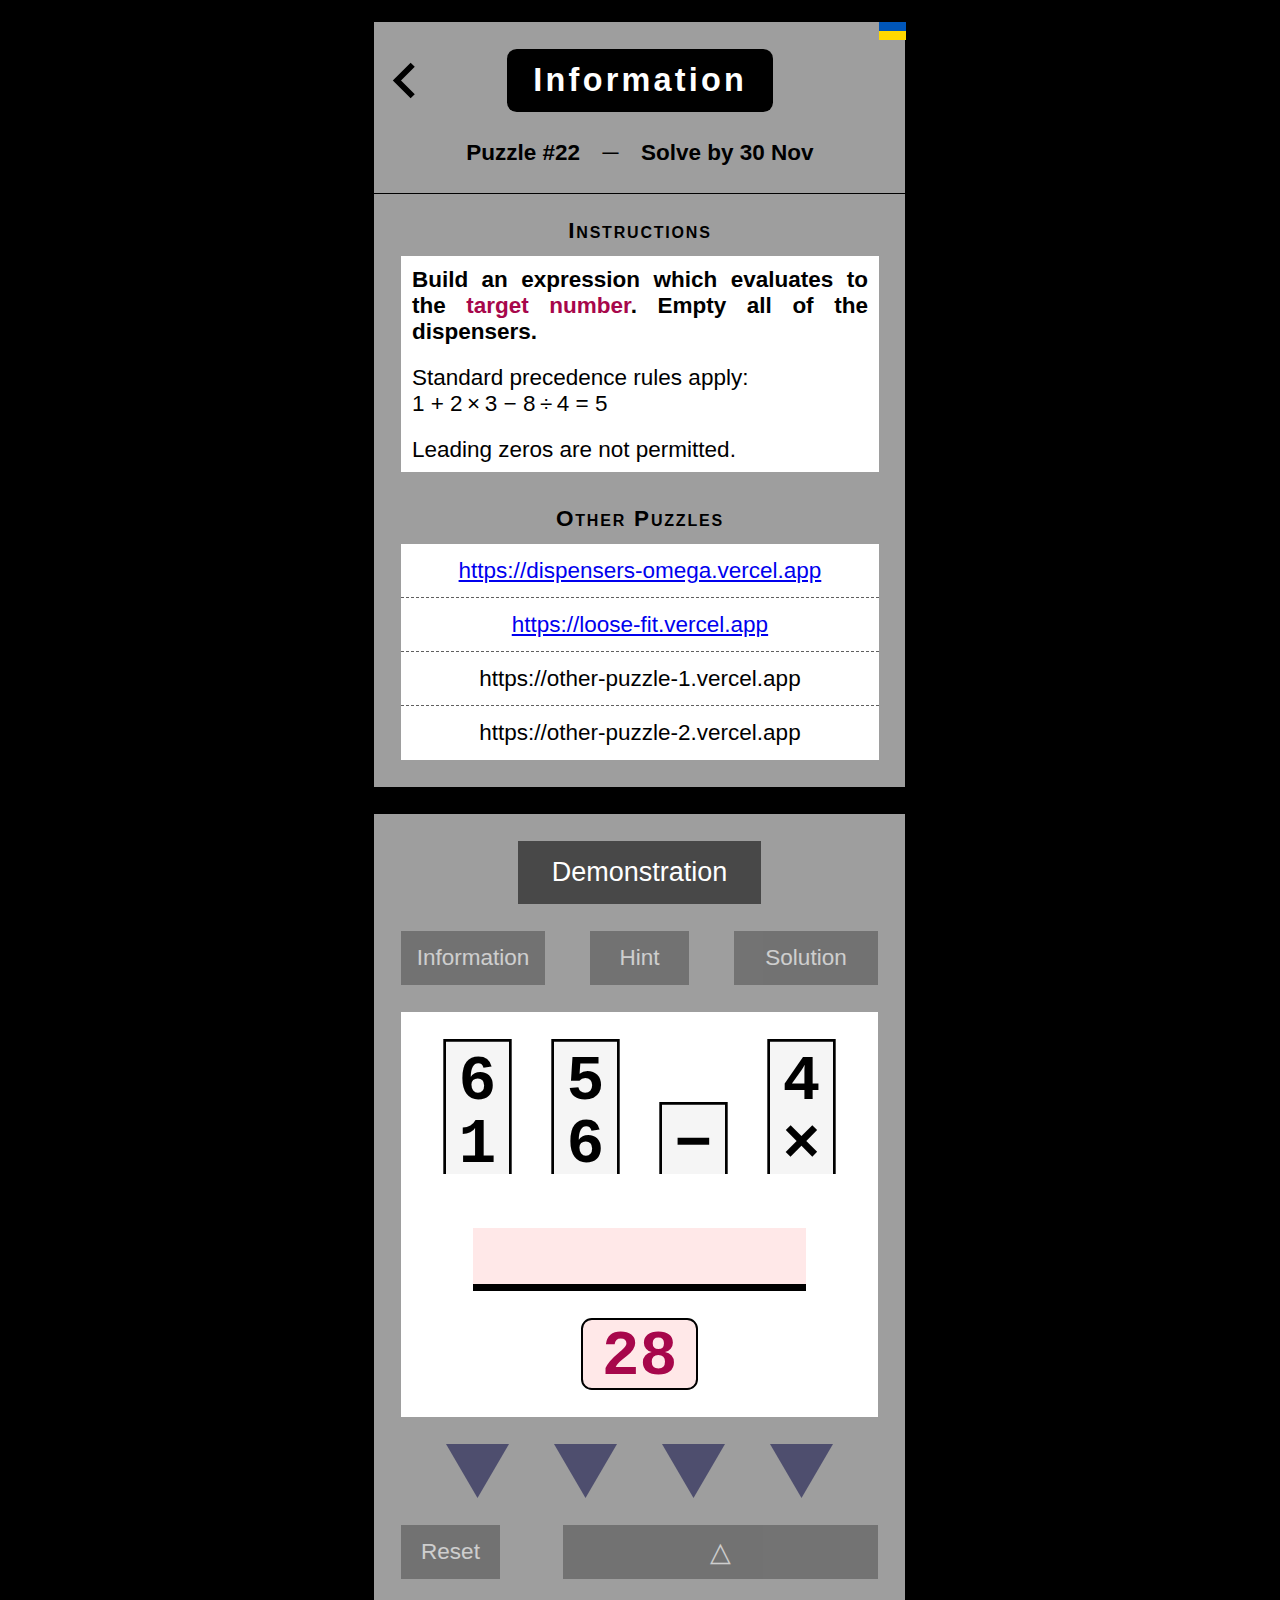
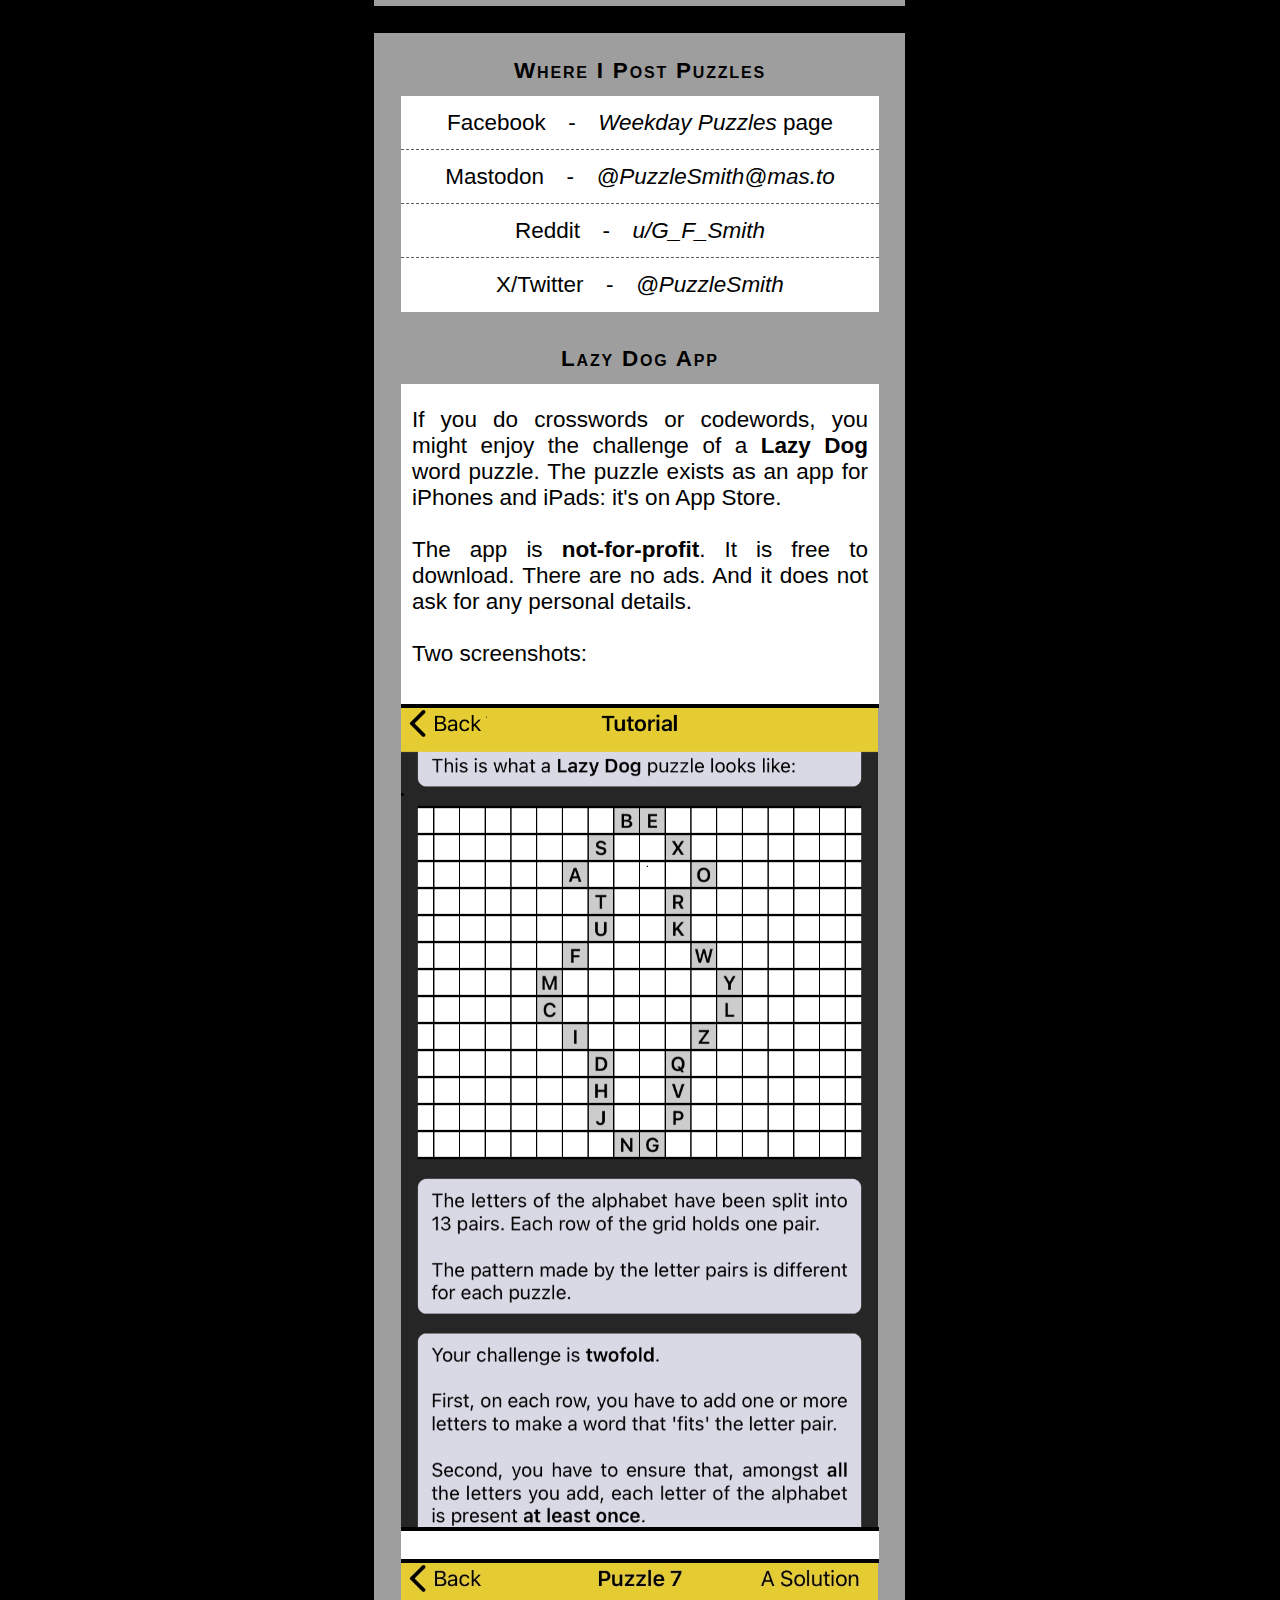
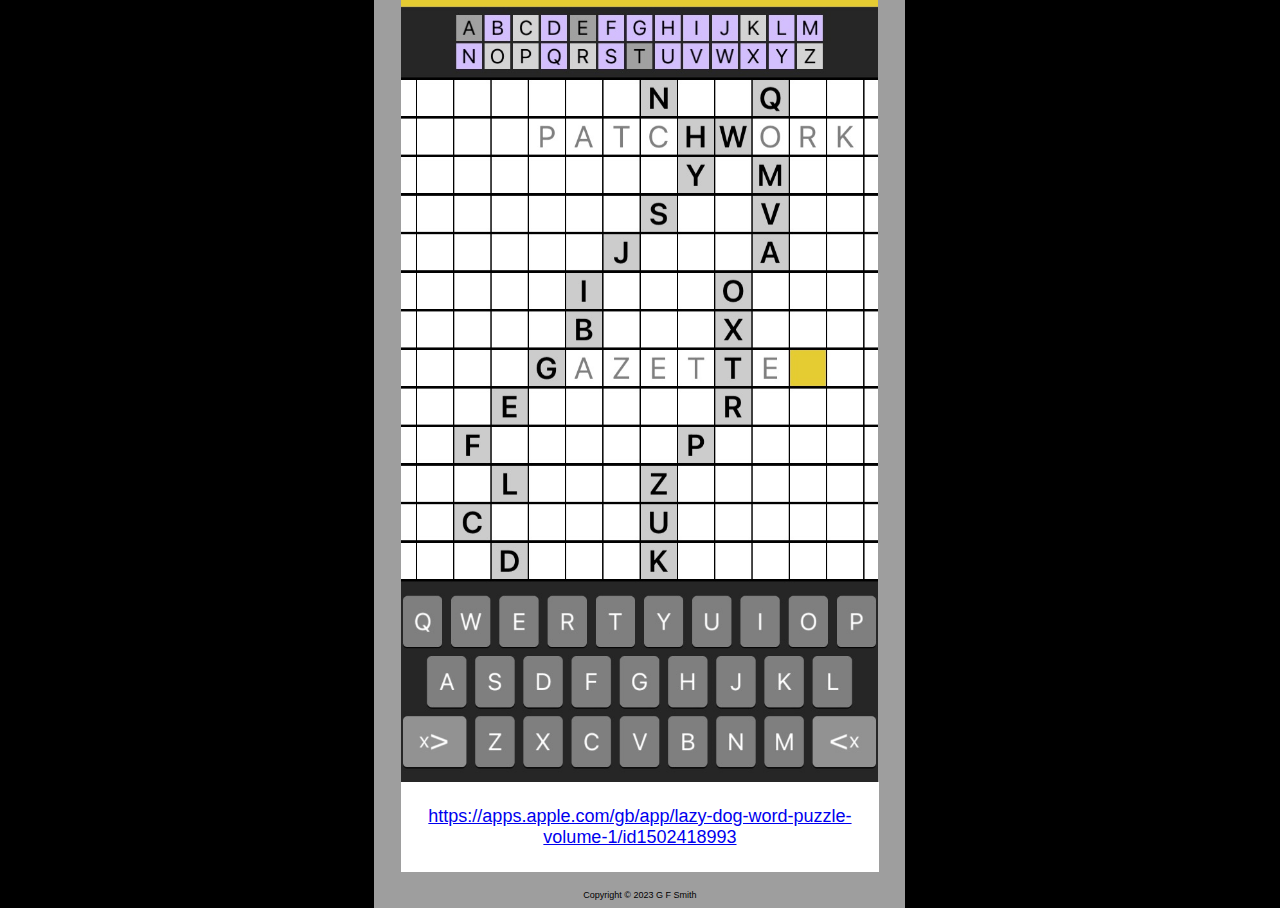
==== index.html @ c49fceef "Add files via upload" ====
<!DOCTYPE HTML>
<html lang="en">
	<head>
		<meta charset="UTF-8">
		<meta name="viewport" content="width=device-width, initial-scale=1.0">
		<title>Dispensers Pi</title>
		<link id="styling" type="text/css" rel="stylesheet" href="css26.css" media="screen">
		<script defer src="puzzleSpec.js"></script>
		<script defer src="js26.js"></script>
		<script defer src="/_vercel/insights/script.js"></script>
	</head>
	<body>
		<div id="infoWall" class="Wall">
			<img id="iwCtrlBack" src="backArrow.svg" alt="Back"/>

			<img id="iwUkraineFlag" src="UkraineFlag.svg" alt="Flag"/>

			<button id="iwName" class="WallName InfoWallName"><strong>Information</strong></button>
			
<!--			<button id="iwPuzzleData"><strong>Puzzle #99&emsp;-&emsp;Solve by dd Mmm</strong></button> -->
			<button id="iwPuzzleData"><strong>Puzzle #99&emsp;&boxh;&emsp;Solve by dd Mmm</strong></button>

			<div id="iwSeparator-1"></div>

			<p id="iwTTInstructions" class="InfoTopicTitle"><strong>Instructions</strong></p>
			<button id="iwTCInstructions-1" class="InfoTopicContent">
				<strong>Build an expression which evaluates to the <span id="targetNumber">target number</span>. Empty all of the dispensers.</strong>
			</button>			
			<button id="iwTCInstructions-2" class="InfoTopicContent">
				Standard precedence rules apply:<br>1 &plus; 2&thinsp;&times;&thinsp;3 &minus; 8&thinsp;&divide;&thinsp;4 &equals; 5
			</button>			
			<button id="iwTCInstructions-3" class="InfoTopicContent">
				Leading zeros are not permitted.
			</button>			
			<div id="iwSurroundInstructions-top" class="Surround"></div>
			<div id="iwSurroundInstructions-bottom" class="Surround"></div>
			<div id="iwSurroundInstructions-left" class="Surround"></div>
			<div id="iwSurroundInstructions-right" class="Surround"></div>

			<p id="iwTTOtherPuzzles" class="InfoTopicTitle"><strong>Other Puzzles</strong></p>
			<button id="iwTCDispensersLambda" class="InfoTopicContent InfoOtherPuzzles1"><a name="DispensersLamba">https://other-puzzle-1.vercel.app</a></button>
			<button id="iwTCDispensersOmega" class="InfoTopicContent InfoOtherPuzzles1">
				<a href="https://dispensers-omega.vercel.app">https://dispensers-omega.vercel.app</a>
			</button>
			<button id="iwTCLadderet" class="InfoTopicContent InfoOtherPuzzles2"><a name="Ladderet">https://other-puzzle-2.vercel.app</a></button>
			<button id="iwTCLooseFit" class="InfoTopicContent InfoOtherPuzzles1">
				<a href="https://loose-fit.vercel.app">https://loose-fit.vercel.app</a>
			</button>
			
			<p id="iwTTWhereIPost" class="InfoTopicTitle"><strong>Where I Post Puzzles</strong></p>
			<button id="iwTCFacebook" class="InfoTopicContent InfoWhereIPost">Facebook&emsp;-&emsp;<span class="Italic">Weekday Puzzles</span> page</button>
			<button id="iwTCMastodon" class="InfoTopicContent InfoWhereIPost">Mastodon&emsp;-&emsp;<span class="Italic">@PuzzleSmith@mas.to</span></button>
			<button id="iwTCReddit" class="InfoTopicContent InfoWhereIPost">Reddit&emsp;-&emsp;<span class="Italic">u/G_F_Smith</span></button>
			<button id="iwTCTwitter" class="InfoTopicContent InfoWhereIPost">X/Twitter&emsp;-&emsp;<span class="Italic">@PuzzleSmith</span></button>

			<p id="iwTTLazyDog" class="InfoTopicTitle"><strong>Lazy Dog App</strong></p>
			<button id="iwTCLazyDog-1" class="InfoTopicContent">
				If you do crosswords or codewords, you might enjoy the challenge of a <strong>Lazy Dog</strong> word puzzle.
				The puzzle exists as an app for iPhones and iPads: it's on App Store.
				<br>
				<br>
				The app is <strong>not-for-profit</strong>. It is free to download. There are no ads. And it does not ask for any personal details.
				<br>
				<br>
				Two screenshots:
				</button>
			<img id="iwTCLazyDog-2" src="lazyDog1.png" alt="Screenshot"/>
			<img id="iwTCLazyDog-3" src="lazyDog2.png" alt="Screenshot"/>
			<button id="iwTCLazyDog-4" class="InfoTopicContent">
				<a href="https://apps.apple.com/gb/app/lazy-dog-word-puzzle-volume-1/id1502418993">https://apps.apple.com/gb/app/lazy-dog-word-puzzle-volume-1/id1502418993</a>
			</button>
			
			<div id="iwCopyright">Copyright &copy; 2023 G F Smith</div>
			
			<div id="iwSeparator-2" class="DemoSeparator"></div>
			<div id="iwSeparator-3" class="DemoSeparator"></div>
			<div id="iwSeparator-4" class="ScreenshotSeparator"></div>
			<div id="iwSeparator-5" class="ScreenshotSeparator"></div>

			<div id="iwDoor" class="Door">
			
				<button id="iwdCtrlDemonstration" class="CtrlCommon">Demonstration</button>
				<div id="iwdSurroundDemonstration-top" class="Surround"></div>
				<div id="iwdSurroundDemonstration-bottom" class="Surround"></div>
				<div id="iwdSurroundDemonstration-left" class="Surround"></div>
				<div id="iwdSurroundDemonstration-right" class="Surround"></div>

				<button id="iwdCrossTick" class="CrossTick"><strong>&check;</strong></button>

				<button id="iwdCtrlInformation" class="CtrlCommon CtrlSecondary">Information</button>
				
				<button id="iwdCtrlHint" class="CtrlCommon CtrlSecondary">Hint</button>
				<img id="iwdSpotHint" class="SpotOddEven" src="spotOddEven.svg" alt="Spot"/>

				<button id="iwdCtrlSolution" class="CtrlCommon CtrlSecondary">Solution</button>
				<img id="iwdSpotSolution" class="SpotEvenEven" src="spotEvenEven.svg" alt="Spot"/>

				<img id="iwdCtrlDispense-1" class="CtrlDispense" src="buttonDispense.svg" alt="Dispense"/>
				<img id="iwdCtrlDispense-2" class="CtrlDispense" src="buttonDispense.svg" alt="Dispense"/>
				<img id="iwdCtrlDispense-3" class="CtrlDispense" src="buttonDispense.svg" alt="Dispense"/>
				<img id="iwdCtrlDispense-4" class="CtrlDispense" src="buttonDispense.svg" alt="Dispense"/>

				<img id="iwdSpotDispense-1" class="SpotOddEven" src="spotOddEven.svg" alt="Spot"/>
				<img id="iwdSpotDispense-2" class="SpotOddEven" src="spotOddEven.svg" alt="Spot"/>
				<img id="iwdSpotDispense-3" class="SpotOddEven" src="spotOddEven.svg" alt="Spot"/>
				<img id="iwdSpotDispense-4" class="SpotOddEven" src="spotOddEven.svg" alt="Spot"/>

				<button id="iwdCtrlUndispense" class="CtrlCommon CtrlUndispense">&bigtriangleup;</button>
				<img id="iwdSpotUndispense" class="SpotOddEven" src="spotOddEven.svg" alt="Spot"/>
		
				<button id="iwdCtrlReset" class="CtrlCommon CtrlSecondary">Reset</button>
				<img id="iwdSpotReset" class="SpotOddEven" src="spotOddEven.svg" alt="Spot"/>

				<div id="iwdPanel">
					<div id="iwdpdContainer-1" class="Container"></div>
					<div id="iwdpdContainer-2" class="Container"></div>
					<div id="iwdpdContainer-3" class="Container"></div>
					<div id="iwdpdContainer-4" class="Container"></div>
					
					<img id="iwdpdBorder-1" class="Border2" src="dispenserBorder2.svg" alt="Border"/>
					<img id="iwdpdBorder-2" class="Border2" src="dispenserBorder2.svg" alt="Border"/>
					<img id="iwdpdBorder-3" class="Border1" src="dispenserBorder1.svg" alt="Border"/>
					<img id="iwdpdBorder-4" class="Border2" src="dispenserBorder2.svg" alt="Border"/>

					<button id="iwdpdItem-11" class="Item"><code><strong>1</strong></code></button>
					<button id="iwdpdItem-12" class="Item"><code><strong>6</strong></code></button>
					<button id="iwdpdItem-21" class="Item"><code><strong>6</strong></code></button>
					<button id="iwdpdItem-22" class="Item"><code><strong>5</strong></code></button>
					<button id="iwdpdItem-31" class="Item"><code><strong>&minus;</strong></code></button>
					<button id="iwdpdItem-41" class="Item"><code><strong>&times;</strong></code></button>
					<button id="iwdpdItem-42" class="Item"><code><strong>4</strong></code></button>
					
<!--					<div id="iwdpExpression"><code><strong>1&plus;&minus;&divide;&times;2&half;</strong></code></div>
					<div id="iwdpExpressionUnderline"></div> -->
					<div id="iwdpExpressionBackground-7" class="ExpressionBackground"></div>
					<button id="iwdpExpressionForeground-7" class="ExpressionForeground">99</button>
					<button id="iwdpExpressionOverstrike-7" class="ExpressionForeground">99</button>
						
<!--					<button id="iwdpTarget" class="Target"><strong>28</strong></button> -->
					<button id="iwdpTargetBackground-2" class="TargetBackground">99</button>
					<button id="iwdpTargetForeground-2" class="TargetForeground">99</button>
				</div>
			</div>	
		</div>
		
		<div	id="mainWall"
				class="Wall"
				style="grid-template-rows:
					[rmw-s]
					3fr
					[rmwName-s rmwCrossTick-s]
					7fr
					[rmwName-e rmwCrossTick-e rmwDoor-s]
					999fr
					[rmwDoor-e rmw-e];
				"
		>

			<button id="mwName" class="WallName MainWallName"><strong>Dispensers<sup>&pi;</sup></strong></button>

			<button id="mwCrossTick" class="CrossTick"><strong>&check;</strong></button>
			
			<div	id="mwDoor"
					class="Door"
					style="grid-template-rows:
						[rmwd-s]
						1fr
						[rmwdSurroundInformation-top-s]
						1fr
						[rmwdSurroundInformation-top-e rmwdSurroundInformation-lr-s]
						1fr
						[rmwdCtrlTop-s]
						6fr
						[rmwdCtrlTop-e]
						1fr
						[rmwdSurroundInformation-lr-e rmwdSurroundInformation-bottom-s]
						1fr
						[rmwdSurroundInformation-bottom-e]
						1fr
						[rmwdPanel-s]
						999fr
						[rmwdPanel-e]
						3fr
						[rmwdCtrlDispense-s]
						6fr
						[rmwdCtrlDispense-e]
						3fr
						[rmwdCtrlBottom-s]
						6fr
						[rmwdCtrlBottom-e]
						3fr
						[rmwd-e];
					"
			>
			
				<button id="mwdCtrlInformation" class="CtrlCommon CtrlSecondary">Information</button>
				<div id="mwdSurroundInformation-top" class="Surround"></div>
				<div id="mwdSurroundInformation-bottom" class="Surround"></div>
				<div id="mwdSurroundInformation-left" class="Surround"></div>
				<div id="mwdSurroundInformation-right" class="Surround"></div>

				<button id="mwdCtrlHint" class="CtrlCommon CtrlSecondary">Hint</button>
				<button id="mwdCtrlSolution" class="CtrlCommon CtrlSecondary">Solution</button>

				<img id="mwdCtrlDispense-31" class="CtrlDispense" src="buttonDispense.svg" alt="Dispense"/>
				<img id="mwdCtrlDispense-32" class="CtrlDispense" src="buttonDispense.svg" alt="Dispense"/>
				<img id="mwdCtrlDispense-33" class="CtrlDispense" src="buttonDispense.svg" alt="Dispense"/>

				<img id="mwdCtrlDispense-31Flasher" class="CtrlDispense" src="buttonDispenseFlasher.svg" alt="Flasher"/>
				<img id="mwdCtrlDispense-32Flasher" class="CtrlDispense" src="buttonDispenseFlasher.svg" alt="Flasher"/>
				<img id="mwdCtrlDispense-33Flasher" class="CtrlDispense" src="buttonDispenseFlasher.svg" alt="Flasher"/>

				<img id="mwdCtrlDispense-41" class="CtrlDispense" src="buttonDispense.svg" alt="Dispense"/>
				<img id="mwdCtrlDispense-42" class="CtrlDispense" src="buttonDispense.svg" alt="Dispense"/>
				<img id="mwdCtrlDispense-43" class="CtrlDispense" src="buttonDispense.svg" alt="Dispense"/>
				<img id="mwdCtrlDispense-44" class="CtrlDispense" src="buttonDispense.svg" alt="Dispense"/>

				<img id="mwdCtrlDispense-41Flasher" class="CtrlDispense" src="buttonDispenseFlasher.svg" alt="Flasher"/>
				<img id="mwdCtrlDispense-42Flasher" class="CtrlDispense" src="buttonDispenseFlasher.svg" alt="Flasher"/>
				<img id="mwdCtrlDispense-43Flasher" class="CtrlDispense" src="buttonDispenseFlasher.svg" alt="Flasher"/>
				<img id="mwdCtrlDispense-44Flasher" class="CtrlDispense" src="buttonDispenseFlasher.svg" alt="Flasher"/>

				<img id="mwdCtrlDispense-51" class="CtrlDispense" src="buttonDispense.svg" alt="Dispense"/>
				<img id="mwdCtrlDispense-52" class="CtrlDispense" src="buttonDispense.svg" alt="Dispense"/>
				<img id="mwdCtrlDispense-53" class="CtrlDispense" src="buttonDispense.svg" alt="Dispense"/>
				<img id="mwdCtrlDispense-54" class="CtrlDispense" src="buttonDispense.svg" alt="Dispense"/>
				<img id="mwdCtrlDispense-55" class="CtrlDispense" src="buttonDispense.svg" alt="Dispense"/>

				<img id="mwdCtrlDispense-51Flasher" class="CtrlDispense" src="buttonDispenseFlasher.svg" alt="Flasher"/>
				<img id="mwdCtrlDispense-52Flasher" class="CtrlDispense" src="buttonDispenseFlasher.svg" alt="Flasher"/>
				<img id="mwdCtrlDispense-53Flasher" class="CtrlDispense" src="buttonDispenseFlasher.svg" alt="Flasher"/>
				<img id="mwdCtrlDispense-54Flasher" class="CtrlDispense" src="buttonDispenseFlasher.svg" alt="Flasher"/>
				<img id="mwdCtrlDispense-55Flasher" class="CtrlDispense" src="buttonDispenseFlasher.svg" alt="Flasher"/>

				<button id="mwdCtrlReset" class="CtrlCommon CtrlSecondary">Reset</button>
				<button id="mwdCtrlUndispense" class="CtrlCommon CtrlUndispense">&bigtriangleup;</button>

				<div 	id="mwdPanel"
						style="grid-template-rows:
							[rmwdp-s]
							3fr
							[rmwdpDispensers-hn-s]
							999fr
							[rmwdpDispensers-hn-e]
							4fr
							[rmwdpExpressionForeground-s]
							1fr
							[rmwdpExpressionBackground-s]
							7fr
							[rmwdpExpressionBackground-e]
							1fr
							[rmwdpExpressionForeground-e]
							1fr
							[rmwdpTargetForeground-s]
							1fr
							[rmwdpTargetBackground-s]
							8fr
							[rmwdpTargetBackground-e]
							1fr
							[rmwdpTargetForeground-e]
							2fr
							[rmwdp-e];
						"
				>

					<div id="mwdpDispensers-24">
						<div id="mwdpdContainer-24-11" class="Container"></div>
						<div id="mwdpdContainer-24-12" class="Container"></div>
						<div id="mwdpdContainer-24-21" class="Container"></div>
						<div id="mwdpdContainer-24-22" class="Container"></div>
						<div id="mwdpdContainer-24-31" class="Container"></div>
						<div id="mwdpdContainer-24-32" class="Container"></div>
						<div id="mwdpdContainer-24-41" class="Container"></div>
						<div id="mwdpdContainer-24-42" class="Container"></div>

						<img id="mwdpdBorder-24-11" class="Border1" src="dispenserBorder1.svg" alt="Border"/>
						<img id="mwdpdBorder-24-12" class="Border2" src="dispenserBorder2.svg" alt="Border"/>
						<img id="mwdpdBorder-24-21" class="Border1" src="dispenserBorder1.svg" alt="Border"/>
						<img id="mwdpdBorder-24-22" class="Border2" src="dispenserBorder2.svg" alt="Border"/>
						<img id="mwdpdBorder-24-31" class="Border1" src="dispenserBorder1.svg" alt="Border"/>
						<img id="mwdpdBorder-24-32" class="Border2" src="dispenserBorder2.svg" alt="Border"/>
						<img id="mwdpdBorder-24-41" class="Border1" src="dispenserBorder1.svg" alt="Border"/>
						<img id="mwdpdBorder-24-42" class="Border2" src="dispenserBorder2.svg" alt="Border"/>

						<button id="mwdpdItem-24-11" class="Item">9</button>
						<button id="mwdpdItem-24-12" class="Item">9</button>
						<button id="mwdpdItem-24-21" class="Item">9</button>
						<button id="mwdpdItem-24-22" class="Item">9</button>
						<button id="mwdpdItem-24-31" class="Item">9</button>
						<button id="mwdpdItem-24-32" class="Item">9</button>
						<button id="mwdpdItem-24-41" class="Item">9</button>
						<button id="mwdpdItem-24-42" class="Item">9</button>
					</div>
						
					<div id="mwdpDispensers-25">
						<div id="mwdpdContainer-25-11" class="Container"></div>
						<div id="mwdpdContainer-25-12" class="Container"></div>
						<div id="mwdpdContainer-25-21" class="Container"></div>
						<div id="mwdpdContainer-25-22" class="Container"></div>
						<div id="mwdpdContainer-25-31" class="Container"></div>
						<div id="mwdpdContainer-25-32" class="Container"></div>
						<div id="mwdpdContainer-25-41" class="Container"></div>
						<div id="mwdpdContainer-25-42" class="Container"></div>
						<div id="mwdpdContainer-25-51" class="Container"></div>
						<div id="mwdpdContainer-25-52" class="Container"></div>

						<img id="mwdpdBorder-25-11" class="Border1" src="dispenserBorder1.svg" alt="Border"/>
						<img id="mwdpdBorder-25-12" class="Border2" src="dispenserBorder2.svg" alt="Border"/>
						<img id="mwdpdBorder-25-21" class="Border1" src="dispenserBorder1.svg" alt="Border"/>
						<img id="mwdpdBorder-25-22" class="Border2" src="dispenserBorder2.svg" alt="Border"/>
						<img id="mwdpdBorder-25-31" class="Border1" src="dispenserBorder1.svg" alt="Border"/>
						<img id="mwdpdBorder-25-32" class="Border2" src="dispenserBorder2.svg" alt="Border"/>
						<img id="mwdpdBorder-25-41" class="Border1" src="dispenserBorder1.svg" alt="Border"/>
						<img id="mwdpdBorder-25-42" class="Border2" src="dispenserBorder2.svg" alt="Border"/>
						<img id="mwdpdBorder-25-51" class="Border1" src="dispenserBorder1.svg" alt="Border"/>
						<img id="mwdpdBorder-25-52" class="Border2" src="dispenserBorder2.svg" alt="Border"/>

						<button id="mwdpdItem-25-11" class="Item">9</button>
						<button id="mwdpdItem-25-12" class="Item">9</button>
						<button id="mwdpdItem-25-21" class="Item">9</button>
						<button id="mwdpdItem-25-22" class="Item">9</button>
						<button id="mwdpdItem-25-31" class="Item">9</button>
						<button id="mwdpdItem-25-32" class="Item">9</button>
						<button id="mwdpdItem-25-41" class="Item">9</button>
						<button id="mwdpdItem-25-42" class="Item">9</button>
						<button id="mwdpdItem-25-51" class="Item">9</button>
						<button id="mwdpdItem-25-52" class="Item">9</button>
					</div>

					<div id="mwdpDispensers-33">
						<div id="mwdpdContainer-33-11" class="Container"></div>
						<div id="mwdpdContainer-33-12" class="Container"></div>
						<div id="mwdpdContainer-33-13" class="Container"></div>
						<div id="mwdpdContainer-33-21" class="Container"></div>
						<div id="mwdpdContainer-33-22" class="Container"></div>
						<div id="mwdpdContainer-33-23" class="Container"></div>
						<div id="mwdpdContainer-33-31" class="Container"></div>
						<div id="mwdpdContainer-33-32" class="Container"></div>
						<div id="mwdpdContainer-33-33" class="Container"></div>

						<img id="mwdpdBorder-33-11" class="Border1" src="dispenserBorder1.svg" alt="Border"/>
						<img id="mwdpdBorder-33-12" class="Border2" src="dispenserBorder2.svg" alt="Border"/>
						<img id="mwdpdBorder-33-13" class="Border3" src="dispenserBorder3.svg" alt="Border"/>
						<img id="mwdpdBorder-33-21" class="Border1" src="dispenserBorder1.svg" alt="Border"/>
						<img id="mwdpdBorder-33-22" class="Border2" src="dispenserBorder2.svg" alt="Border"/>
						<img id="mwdpdBorder-33-23" class="Border3" src="dispenserBorder3.svg" alt="Border"/>
						<img id="mwdpdBorder-33-31" class="Border1" src="dispenserBorder1.svg" alt="Border"/>
						<img id="mwdpdBorder-33-32" class="Border2" src="dispenserBorder2.svg" alt="Border"/>
						<img id="mwdpdBorder-33-33" class="Border3" src="dispenserBorder3.svg" alt="Border"/>

						<button id="mwdpdItem-33-11" class="Item">9</button>
						<button id="mwdpdItem-33-12" class="Item">9</button>
						<button id="mwdpdItem-33-13" class="Item">9</button>
						<button id="mwdpdItem-33-21" class="Item">9</button>
						<button id="mwdpdItem-33-22" class="Item">9</button>
						<button id="mwdpdItem-33-23" class="Item">9</button>
						<button id="mwdpdItem-33-31" class="Item">9</button>
						<button id="mwdpdItem-33-32" class="Item">9</button>
						<button id="mwdpdItem-33-33" class="Item">9</button>
					</div>

					<div id="mwdpDispensers-34">
						<div id="mwdpdContainer-34-11" class="Container"></div>
						<div id="mwdpdContainer-34-12" class="Container"></div>
						<div id="mwdpdContainer-34-13" class="Container"></div>
						<div id="mwdpdContainer-34-21" class="Container"></div>
						<div id="mwdpdContainer-34-22" class="Container"></div>
						<div id="mwdpdContainer-34-23" class="Container"></div>
						<div id="mwdpdContainer-34-31" class="Container"></div>
						<div id="mwdpdContainer-34-32" class="Container"></div>
						<div id="mwdpdContainer-34-33" class="Container"></div>
						<div id="mwdpdContainer-34-41" class="Container"></div>
						<div id="mwdpdContainer-34-42" class="Container"></div>
						<div id="mwdpdContainer-34-43" class="Container"></div>

						<img id="mwdpdBorder-34-11" class="Border1" src="dispenserBorder1.svg" alt="Border"/>
						<img id="mwdpdBorder-34-12" class="Border2" src="dispenserBorder2.svg" alt="Border"/>
						<img id="mwdpdBorder-34-13" class="Border3" src="dispenserBorder3.svg" alt="Border"/>
						<img id="mwdpdBorder-34-21" class="Border1" src="dispenserBorder1.svg" alt="Border"/>
						<img id="mwdpdBorder-34-22" class="Border2" src="dispenserBorder2.svg" alt="Border"/>
						<img id="mwdpdBorder-34-23" class="Border3" src="dispenserBorder3.svg" alt="Border"/>
						<img id="mwdpdBorder-34-31" class="Border1" src="dispenserBorder1.svg" alt="Border"/>
						<img id="mwdpdBorder-34-32" class="Border2" src="dispenserBorder2.svg" alt="Border"/>
						<img id="mwdpdBorder-34-33" class="Border3" src="dispenserBorder3.svg" alt="Border"/>
						<img id="mwdpdBorder-34-41" class="Border1" src="dispenserBorder1.svg" alt="Border"/>
						<img id="mwdpdBorder-34-42" class="Border2" src="dispenserBorder2.svg" alt="Border"/>
						<img id="mwdpdBorder-34-43" class="Border3" src="dispenserBorder3.svg" alt="Border"/>

						<button id="mwdpdItem-34-11" class="Item">9</button>
						<button id="mwdpdItem-34-12" class="Item">9</button>
						<button id="mwdpdItem-34-13" class="Item">9</button>
						<button id="mwdpdItem-34-21" class="Item">9</button>
						<button id="mwdpdItem-34-22" class="Item">9</button>
						<button id="mwdpdItem-34-23" class="Item">9</button>
						<button id="mwdpdItem-34-31" class="Item">9</button>
						<button id="mwdpdItem-34-32" class="Item">9</button>
						<button id="mwdpdItem-34-33" class="Item">9</button>
						<button id="mwdpdItem-34-41" class="Item">9</button>
						<button id="mwdpdItem-34-42" class="Item">9</button>
						<button id="mwdpdItem-34-43" class="Item">9</button>
					</div>

					<div id="mwdpDispensers-35">
						<div id="mwdpdContainer-35-11" class="Container"></div>
						<div id="mwdpdContainer-35-12" class="Container"></div>
						<div id="mwdpdContainer-35-13" class="Container"></div>
						<div id="mwdpdContainer-35-21" class="Container"></div>
						<div id="mwdpdContainer-35-22" class="Container"></div>
						<div id="mwdpdContainer-35-23" class="Container"></div>
						<div id="mwdpdContainer-35-31" class="Container"></div>
						<div id="mwdpdContainer-35-32" class="Container"></div>
						<div id="mwdpdContainer-35-33" class="Container"></div>
						<div id="mwdpdContainer-35-41" class="Container"></div>
						<div id="mwdpdContainer-35-42" class="Container"></div>
						<div id="mwdpdContainer-35-43" class="Container"></div>
						<div id="mwdpdContainer-35-51" class="Container"></div>
						<div id="mwdpdContainer-35-52" class="Container"></div>
						<div id="mwdpdContainer-35-53" class="Container"></div>

						<img id="mwdpdBorder-35-11" class="Border1" src="dispenserBorder1.svg" alt="Border"/>
						<img id="mwdpdBorder-35-12" class="Border2" src="dispenserBorder2.svg" alt="Border"/>
						<img id="mwdpdBorder-35-13" class="Border3" src="dispenserBorder3.svg" alt="Border"/>
						<img id="mwdpdBorder-35-21" class="Border1" src="dispenserBorder1.svg" alt="Border"/>
						<img id="mwdpdBorder-35-22" class="Border2" src="dispenserBorder2.svg" alt="Border"/>
						<img id="mwdpdBorder-35-23" class="Border3" src="dispenserBorder3.svg" alt="Border"/>
						<img id="mwdpdBorder-35-31" class="Border1" src="dispenserBorder1.svg" alt="Border"/>
						<img id="mwdpdBorder-35-32" class="Border2" src="dispenserBorder2.svg" alt="Border"/>
						<img id="mwdpdBorder-35-33" class="Border3" src="dispenserBorder3.svg" alt="Border"/>
						<img id="mwdpdBorder-35-41" class="Border1" src="dispenserBorder1.svg" alt="Border"/>
						<img id="mwdpdBorder-35-42" class="Border2" src="dispenserBorder2.svg" alt="Border"/>
						<img id="mwdpdBorder-35-43" class="Border3" src="dispenserBorder3.svg" alt="Border"/>
						<img id="mwdpdBorder-35-51" class="Border1" src="dispenserBorder1.svg" alt="Border"/>
						<img id="mwdpdBorder-35-52" class="Border2" src="dispenserBorder2.svg" alt="Border"/>
						<img id="mwdpdBorder-35-53" class="Border3" src="dispenserBorder3.svg" alt="Border"/>

						<button id="mwdpdItem-35-11" class="Item">9</button>
						<button id="mwdpdItem-35-12" class="Item">9</button>
						<button id="mwdpdItem-35-13" class="Item">9</button>
						<button id="mwdpdItem-35-21" class="Item">9</button>
						<button id="mwdpdItem-35-22" class="Item">9</button>
						<button id="mwdpdItem-35-23" class="Item">9</button>
						<button id="mwdpdItem-35-31" class="Item">9</button>
						<button id="mwdpdItem-35-32" class="Item">9</button>
						<button id="mwdpdItem-35-33" class="Item">9</button>
						<button id="mwdpdItem-35-41" class="Item">9</button>
						<button id="mwdpdItem-35-42" class="Item">9</button>
						<button id="mwdpdItem-35-43" class="Item">9</button>
						<button id="mwdpdItem-35-51" class="Item">9</button>
						<button id="mwdpdItem-35-52" class="Item">9</button>
						<button id="mwdpdItem-35-53" class="Item">9</button>
					</div>

					<div id="mwdpDispensers-43">
						<div id="mwdpdContainer-43-11" class="Container"></div>
						<div id="mwdpdContainer-43-12" class="Container"></div>
						<div id="mwdpdContainer-43-13" class="Container"></div>
						<div id="mwdpdContainer-43-14" class="Container"></div>
						<div id="mwdpdContainer-43-21" class="Container"></div>
						<div id="mwdpdContainer-43-22" class="Container"></div>
						<div id="mwdpdContainer-43-23" class="Container"></div>
						<div id="mwdpdContainer-43-24" class="Container"></div>
						<div id="mwdpdContainer-43-31" class="Container"></div>
						<div id="mwdpdContainer-43-32" class="Container"></div>
						<div id="mwdpdContainer-43-33" class="Container"></div>
						<div id="mwdpdContainer-43-34" class="Container"></div>

						<img id="mwdpdBorder-43-11" class="Border1" src="dispenserBorder1.svg" alt="Border"/>
						<img id="mwdpdBorder-43-12" class="Border2" src="dispenserBorder2.svg" alt="Border"/>
						<img id="mwdpdBorder-43-13" class="Border3" src="dispenserBorder3.svg" alt="Border"/>
						<img id="mwdpdBorder-43-14" class="Border4" src="dispenserBorder4.svg" alt="Border"/>
						<img id="mwdpdBorder-43-21" class="Border1" src="dispenserBorder1.svg" alt="Border"/>
						<img id="mwdpdBorder-43-22" class="Border2" src="dispenserBorder2.svg" alt="Border"/>
						<img id="mwdpdBorder-43-23" class="Border3" src="dispenserBorder3.svg" alt="Border"/>
						<img id="mwdpdBorder-43-24" class="Border4" src="dispenserBorder4.svg" alt="Border"/>
						<img id="mwdpdBorder-43-31" class="Border1" src="dispenserBorder1.svg" alt="Border"/>
						<img id="mwdpdBorder-43-32" class="Border2" src="dispenserBorder2.svg" alt="Border"/>
						<img id="mwdpdBorder-43-33" class="Border3" src="dispenserBorder3.svg" alt="Border"/>
						<img id="mwdpdBorder-43-34" class="Border4" src="dispenserBorder4.svg" alt="Border"/>

						<button id="mwdpdItem-43-11" class="Item">9</button>
						<button id="mwdpdItem-43-12" class="Item">9</button>
						<button id="mwdpdItem-43-13" class="Item">9</button>
						<button id="mwdpdItem-43-14" class="Item">9</button>
						<button id="mwdpdItem-43-21" class="Item">9</button>
						<button id="mwdpdItem-43-22" class="Item">9</button>
						<button id="mwdpdItem-43-23" class="Item">9</button>
						<button id="mwdpdItem-43-24" class="Item">9</button>
						<button id="mwdpdItem-43-31" class="Item">9</button>
						<button id="mwdpdItem-43-32" class="Item">9</button>
						<button id="mwdpdItem-43-33" class="Item">9</button>
						<button id="mwdpdItem-43-34" class="Item">9</button>
					</div>

					<div id="mwdpDispensers-44">
						<div id="mwdpdContainer-44-11" class="Container"></div>
						<div id="mwdpdContainer-44-12" class="Container"></div>
						<div id="mwdpdContainer-44-13" class="Container"></div>
						<div id="mwdpdContainer-44-14" class="Container"></div>
						<div id="mwdpdContainer-44-21" class="Container"></div>
						<div id="mwdpdContainer-44-22" class="Container"></div>
						<div id="mwdpdContainer-44-23" class="Container"></div>
						<div id="mwdpdContainer-44-24" class="Container"></div>
						<div id="mwdpdContainer-44-31" class="Container"></div>
						<div id="mwdpdContainer-44-32" class="Container"></div>
						<div id="mwdpdContainer-44-33" class="Container"></div>
						<div id="mwdpdContainer-44-34" class="Container"></div>
						<div id="mwdpdContainer-44-41" class="Container"></div>
						<div id="mwdpdContainer-44-42" class="Container"></div>
						<div id="mwdpdContainer-44-43" class="Container"></div>
						<div id="mwdpdContainer-44-44" class="Container"></div>

						<img id="mwdpdBorder-44-11" class="Border1" src="dispenserBorder1.svg" alt="Border"/>
						<img id="mwdpdBorder-44-12" class="Border2" src="dispenserBorder2.svg" alt="Border"/>
						<img id="mwdpdBorder-44-13" class="Border3" src="dispenserBorder3.svg" alt="Border"/>
						<img id="mwdpdBorder-44-14" class="Border4" src="dispenserBorder4.svg" alt="Border"/>
						<img id="mwdpdBorder-44-21" class="Border1" src="dispenserBorder1.svg" alt="Border"/>
						<img id="mwdpdBorder-44-22" class="Border2" src="dispenserBorder2.svg" alt="Border"/>
						<img id="mwdpdBorder-44-23" class="Border3" src="dispenserBorder3.svg" alt="Border"/>
						<img id="mwdpdBorder-44-24" class="Border4" src="dispenserBorder4.svg" alt="Border"/>
						<img id="mwdpdBorder-44-31" class="Border1" src="dispenserBorder1.svg" alt="Border"/>
						<img id="mwdpdBorder-44-32" class="Border2" src="dispenserBorder2.svg" alt="Border"/>
						<img id="mwdpdBorder-44-33" class="Border3" src="dispenserBorder3.svg" alt="Border"/>
						<img id="mwdpdBorder-44-34" class="Border4" src="dispenserBorder4.svg" alt="Border"/>
						<img id="mwdpdBorder-44-41" class="Border1" src="dispenserBorder1.svg" alt="Border"/>
						<img id="mwdpdBorder-44-42" class="Border2" src="dispenserBorder2.svg" alt="Border"/>
						<img id="mwdpdBorder-44-43" class="Border3" src="dispenserBorder3.svg" alt="Border"/>
						<img id="mwdpdBorder-44-44" class="Border4" src="dispenserBorder4.svg" alt="Border"/>

						<button id="mwdpdItem-44-11" class="Item">9</button>
						<button id="mwdpdItem-44-12" class="Item">9</button>
						<button id="mwdpdItem-44-13" class="Item">9</button>
						<button id="mwdpdItem-44-14" class="Item">9</button>
						<button id="mwdpdItem-44-21" class="Item">9</button>
						<button id="mwdpdItem-44-22" class="Item">9</button>
						<button id="mwdpdItem-44-23" class="Item">9</button>
						<button id="mwdpdItem-44-24" class="Item">9</button>
						<button id="mwdpdItem-44-31" class="Item">9</button>
						<button id="mwdpdItem-44-32" class="Item">9</button>
						<button id="mwdpdItem-44-33" class="Item">9</button>
						<button id="mwdpdItem-44-34" class="Item">9</button>
						<button id="mwdpdItem-44-41" class="Item">9</button>
						<button id="mwdpdItem-44-42" class="Item">9</button>
						<button id="mwdpdItem-44-43" class="Item">9</button>
						<button id="mwdpdItem-44-44" class="Item">9</button>
					</div>

					<div id="mwdpDispensers-45">
						<div id="mwdpdContainer-45-11" class="Container"></div>
						<div id="mwdpdContainer-45-12" class="Container"></div>
						<div id="mwdpdContainer-45-13" class="Container"></div>
						<div id="mwdpdContainer-45-14" class="Container"></div>
						<div id="mwdpdContainer-45-21" class="Container"></div>
						<div id="mwdpdContainer-45-22" class="Container"></div>
						<div id="mwdpdContainer-45-23" class="Container"></div>
						<div id="mwdpdContainer-45-24" class="Container"></div>
						<div id="mwdpdContainer-45-31" class="Container"></div>
						<div id="mwdpdContainer-45-32" class="Container"></div>
						<div id="mwdpdContainer-45-33" class="Container"></div>
						<div id="mwdpdContainer-45-34" class="Container"></div>
						<div id="mwdpdContainer-45-41" class="Container"></div>
						<div id="mwdpdContainer-45-42" class="Container"></div>
						<div id="mwdpdContainer-45-43" class="Container"></div>
						<div id="mwdpdContainer-45-44" class="Container"></div>
						<div id="mwdpdContainer-45-51" class="Container"></div>
						<div id="mwdpdContainer-45-52" class="Container"></div>
						<div id="mwdpdContainer-45-53" class="Container"></div>
						<div id="mwdpdContainer-45-54" class="Container"></div>

						<img id="mwdpdBorder-45-11" class="Border1" src="dispenserBorder1.svg" alt="Border"/>
						<img id="mwdpdBorder-45-12" class="Border2" src="dispenserBorder2.svg" alt="Border"/>
						<img id="mwdpdBorder-45-13" class="Border3" src="dispenserBorder3.svg" alt="Border"/>
						<img id="mwdpdBorder-45-14" class="Border4" src="dispenserBorder4.svg" alt="Border"/>
						<img id="mwdpdBorder-45-21" class="Border1" src="dispenserBorder1.svg" alt="Border"/>
						<img id="mwdpdBorder-45-22" class="Border2" src="dispenserBorder2.svg" alt="Border"/>
						<img id="mwdpdBorder-45-23" class="Border3" src="dispenserBorder3.svg" alt="Border"/>
						<img id="mwdpdBorder-45-24" class="Border4" src="dispenserBorder4.svg" alt="Border"/>
						<img id="mwdpdBorder-45-31" class="Border1" src="dispenserBorder1.svg" alt="Border"/>
						<img id="mwdpdBorder-45-32" class="Border2" src="dispenserBorder2.svg" alt="Border"/>
						<img id="mwdpdBorder-45-33" class="Border3" src="dispenserBorder3.svg" alt="Border"/>
						<img id="mwdpdBorder-45-34" class="Border4" src="dispenserBorder4.svg" alt="Border"/>
						<img id="mwdpdBorder-45-41" class="Border1" src="dispenserBorder1.svg" alt="Border"/>
						<img id="mwdpdBorder-45-42" class="Border2" src="dispenserBorder2.svg" alt="Border"/>
						<img id="mwdpdBorder-45-43" class="Border3" src="dispenserBorder3.svg" alt="Border"/>
						<img id="mwdpdBorder-45-44" class="Border4" src="dispenserBorder4.svg" alt="Border"/>
						<img id="mwdpdBorder-45-51" class="Border1" src="dispenserBorder1.svg" alt="Border"/>
						<img id="mwdpdBorder-45-52" class="Border2" src="dispenserBorder2.svg" alt="Border"/>
						<img id="mwdpdBorder-45-53" class="Border3" src="dispenserBorder3.svg" alt="Border"/>
						<img id="mwdpdBorder-45-54" class="Border4" src="dispenserBorder4.svg" alt="Border"/>

						<button id="mwdpdItem-45-11" class="Item">9</button>
						<button id="mwdpdItem-45-12" class="Item">9</button>
						<button id="mwdpdItem-45-13" class="Item">9</button>
						<button id="mwdpdItem-45-14" class="Item">9</button>
						<button id="mwdpdItem-45-21" class="Item">9</button>
						<button id="mwdpdItem-45-22" class="Item">9</button>
						<button id="mwdpdItem-45-23" class="Item">9</button>
						<button id="mwdpdItem-45-24" class="Item">9</button>
						<button id="mwdpdItem-45-31" class="Item">9</button>
						<button id="mwdpdItem-45-32" class="Item">9</button>
						<button id="mwdpdItem-45-33" class="Item">9</button>
						<button id="mwdpdItem-45-34" class="Item">9</button>
						<button id="mwdpdItem-45-41" class="Item">9</button>
						<button id="mwdpdItem-45-42" class="Item">9</button>
						<button id="mwdpdItem-45-43" class="Item">9</button>
						<button id="mwdpdItem-45-44" class="Item">9</button>
						<button id="mwdpdItem-45-51" class="Item">9</button>
						<button id="mwdpdItem-45-52" class="Item">9</button>
						<button id="mwdpdItem-45-53" class="Item">9</button>
						<button id="mwdpdItem-45-54" class="Item">9</button>
					</div>
						
<!--					<div id="mwdpExpression" class="Expression"><code><strong>1&plus;&minus;&divide;&times;2&half;</strong></code></div>
					<div id="mwdpExpressionUnderline"></div> -->
					<div id="mwdpExpressionBackground-7" class="ExpressionBackground"></div>
					<button id="mwdpExpressionForeground-7" class="ExpressionForeground">999</button>
					<button id="mwdpExpressionOverstrike-7" class="ExpressionForeground">999</button>

					<div id="mwdpExpressionBackground-8" class="ExpressionBackground"></div>
					<button id="mwdpExpressionForeground-8" class="ExpressionForeground">999</button>
					<button id="mwdpExpressionOverstrike-8" class="ExpressionForeground">999</button>

					<div id="mwdpExpressionBackground-9" class="ExpressionBackground"></div>
					<button id="mwdpExpressionForeground-9" class="ExpressionForeground">999</button>
					<button id="mwdpExpressionOverstrike-9" class="ExpressionForeground">999</button>

					<button id="mwdpTargetBackground-1" class="TargetBackground">9</button>
					<button id="mwdpTargetForeground-1" class="TargetForeground">9</button>
						
					<button id="mwdpTargetBackground-2" class="TargetBackground">99</button>
					<button id="mwdpTargetForeground-2" class="TargetForeground">99</button>

					<button id="mwdpTargetBackground-3" class="TargetBackground">999</button>
					<button id="mwdpTargetForeground-3" class="TargetForeground">999</button>

					<button id="mwdpTargetBackground-4" class="TargetBackground">9999</button>
					<button id="mwdpTargetForeground-4" class="TargetForeground">9999</button>
				</div>
			</div>
		</div>
	</body>
</html>
---- css26.css ----
body {
	font-family: Montserrat, Arial, 'sans-serif';
/*	font-size: min(calc(90vw / 60), calc(90vh / 119)); */
	margin: 0;
	overflow: hidden;
	background-color: black;
}

#infoWall {
	display:none;
	z-index:1;
	position:absolute;
	height:454em;
	width:59em;
	grid-template-rows:
		[riw-s riwUkraineFlag-s]
		3fr
		[riwUkraineFlag-e riwName-s]
		1fr
		[riwCtrlBack-s]
		5fr
		[riwCtrlBack-e]
		1fr
		[riwName-e riwPuzzleData-s]
		9fr
		[riwPuzzleData-e riwSeparator-1-s]
		1fr		
		[riwSeparator-1-e riwSurroundInstructions-top-s]
		1fr
		[riwSurroundInstructions-top-e riwSurroundInstructions-lr-s riwTTInstructions-s]
		5fr
		[riwTCInstructions-1-s]
		1fr
		[riwTTInstructions-e]
		10fr
		[riwTCInstructions-1-e riwTCInstructions-2-s]
		8fr
		[riwTCInstructions-2-e riwTCInstructions-3-s]
		5fr
		[riwTCInstructions-3-e]
		1fr
		[riwSurroundInstructions-lr-e riwSurroundInstructions-bottom-s]
		1fr
		[riwSurroundInstructions-bottom-e]
		1fr
		[riwTTOtherPuzzles-s]
		5fr
		[riwTCDispensersOmega-s]
		2fr
		[riwTTOtherPuzzles-e]
		4fr
		[riwTCDispensersOmega-e riwTCLooseFit-s]
		6fr
		[riwTCLooseFit-e riwTCDispensersLambda-s]
		6fr
		[riwTCDispensersLambda-e riwTCLadderet-s]
		6fr
		[riwTCLadderet-e]
		3fr
		[riwSeparator-2-s]
		3fr
		[riwSeparator-2-e riwDoor-s]
		88fr
		[riwDoor-e riwSeparator-3-s]
		3fr
		[riwSeparator-3-e]
		2fr
		[riwTTWhereIPost-s]
		5fr
		[riwTCFacebook-s]
		2fr
		[riwTTWhereIPost-e]
		4fr
		[riwTCFacebook-e riwTCMastodon-s]
		6fr
		[riwTCMastodon-e riwTCReddit-s]
		6fr
		[riwTCReddit-e riwTCTwitter-s]
		6fr
		[riwTCTwitter-e]
		3fr
		[riwTTLazyDog-s]
		5fr
		[riwTCLazyDog-1-s]
		1fr
		[riwTTLazyDog-e]
		33fr
		[riwTCLazyDog-1-e riwSeparator-4-s]
		2fr
		[riwSeparator-4-e riwTCLazyDog-2-s]
		91fr
		[riwTCLazyDog-2-e riwSeparator-5-s]
		4fr
		[riwSeparator-5-e riwTCLazyDog-3-s]
		91fr
		[riwTCLazyDog-3-e riwTCLazyDog-4-s]
		10fr
		[riwTCLazyDog-4-e]
		2fr
		[riwCopyright-s]
		2fr
		[riwCopyright-e riw-e];
		
 	grid-template-columns:
		[ciw-s ciwDoor-s ciwSeparator-123-s]
		1fr
		[ciwSurroundInstructions-tb-s ciwSurroundInstructions-left-s]
		1fr
		[ciwSurroundInstructions-left-e ciwCtrlBack-s]
		1fr
		[ciwPuzzleData-s ciwTT-s ciwTC-s ciwSeparator-45-s ciwCopyright-s]
		4fr
		[ciwCtrlBack-e]
		8fr
		[ciwName-s]
		30fr
		[ciwName-e]
		12fr
		[ciwPuzzleData-e ciwTT-e ciwTC-e ciwSeparator-45-e ciwCopyright-e ciwUkraineFlag-s]
		1fr
		[ciwSurroundInstructions-right-s]
		1fr
		[ciwSurroundInstructions-tb-e ciwSurroundInstructions-right-e]
		1fr
		[ciwDoor-e ciwSeparator-123-e ciwUkraineFlag-e ciw-e];
}

#iwCtrlBack {
	width:5em;
	height:5em;
	grid-row:riwCtrlBack-s/riwCtrlBack-e;
	grid-column:ciwCtrlBack-s/ciwCtrlBack-e;
}

#iwName {grid-row:riwName-s/riwName-e; grid-column:ciwName-s/ciwName-e;}

#iwUkraineFlag {
	z-index:3;
	width:3em;
	height:3em;
	grid-row:riwUkraineFlag-s/riwUkraineFlag-e;
	grid-column:ciwUkraineFlag-s/ciwUkraineFlag-e;
}

#iwPuzzleData {
	border:none;
	margin:0;
	padding:0;
	font-size:2.5em;
	text-align:center;
	background-color:transparent;
	color:black;
	grid-row:riwPuzzleData-s/riwPuzzleData-e;
	grid-column:ciwPuzzleData-s/ciwPuzzleData-e;
}

#iwSeparator-1 {
	background-color:transparent;
	border-style:solid;
	border-color:black;
	border-width:0.1em 0 0 0;
	grid-row:riwSeparator-1-s/riwSeparator-1-e;
	grid-column:ciwSeparator-123-s/ciwSeparator-123-e;
}

#iwSeparator-4 {
	background-color:white;
	border-style:solid;
	border-color:black;
	border-width:0 0 0.5em 0;
	grid-row:riwSeparator-4-s/riwSeparator-4-e;
	grid-column:ciwSeparator-45-s/ciwSeparator-45-e;
}

#iwSeparator-5 {
	background-color:white;
	border-style:solid;
	border-color:black;
	border-width:0.5em 0 0.5em 0;
	grid-row:riwSeparator-5-s/riwSeparator-5-e;
	grid-column:ciwSeparator-45-s/ciwSeparator-45-e;
}
/* #iwSeparator-5 {grid-row:riwSeparator-5-s/riwSeparator-5-e; grid-column:ciwSeparator-45-s/ciwSeparator-45-e;} */

#iwTTInstructions {grid-row:riwTTInstructions-s/riwTTInstructions-e; grid-column:ciwTT-s/ciwTT-e;}

#iwTCInstructions-1 {
	text-align:justify;
	border:none;
	padding:0 0.5em 0 0.5em;
	font-size:2.5em;
	grid-row:riwTCInstructions-1-s/riwTCInstructions-1-e;
	grid-column:ciwTC-s/ciwTC-e;
}

#iwTCInstructions-2 {
	text-align:justify;
	border:none;
	padding:0 0.5em 0 0.5em;
	font-size:2.5em;
	grid-row:riwTCInstructions-2-s/riwTCInstructions-2-e;
	grid-column:ciwTC-s/ciwTC-e;
}

#iwTCInstructions-3 {
	text-align:justify;
	border:none;
	padding:0 0.5em 0 0.5em;
	font-size:2.5em;
	grid-row:riwTCInstructions-3-s/riwTCInstructions-3-e;
	grid-column:ciwTC-s/ciwTC-e;
}

#iwSurroundInstructions-top {grid-row:riwSurroundInstructions-top-s/riwSurroundInstructions-top-e; grid-column:ciwSurroundInstructions-tb-s/ciwSurroundInstructions-tb-e;}
#iwSurroundInstructions-bottom {grid-row:riwSurroundInstructions-bottom-s/riwSurroundInstructions-bottom-e; grid-column:ciwSurroundInstructions-tb-s/ciwSurroundInstructions-tb-e;}
#iwSurroundInstructions-left {grid-row:riwSurroundInstructions-lr-s/riwSurroundInstructions-lr-e; grid-column:ciwSurroundInstructions-left-s/ciwSurroundInstructions-left-e;}
#iwSurroundInstructions-right {grid-row:riwSurroundInstructions-lr-s/riwSurroundInstructions-lr-e; grid-column:ciwSurroundInstructions-right-s/ciwSurroundInstructions-right-e;}

#iwTTOtherPuzzles {grid-row:riwTTOtherPuzzles-s/riwTTOtherPuzzles-e; grid-column:ciwTT-s/ciwTT-e;}

#iwTCDispensersLambda {
	border-bottom-width:1px;
	grid-row:riwTCDispensersLambda-s/riwTCDispensersLambda-e;
	grid-column:ciwTC-s/ciwTC-e;
}

#iwTCDispensersOmega {
	border-bottom-width:1px;
	grid-row:riwTCDispensersOmega-s/riwTCDispensersOmega-e;
	grid-column:ciwTC-s/ciwTC-e;
}

#iwTCLadderet {
	border-bottom-width:1px;
	grid-row:riwTCLadderet-s/riwTCLadderet-e;
	grid-column:ciwTC-s/ciwTC-e;
}

#iwTCLooseFit {
	border-bottom-width:1px;
	grid-row:riwTCLooseFit-s/riwTCLooseFit-e;
	grid-column:ciwTC-s/ciwTC-e;
}

#iwTTWhereIPost {grid-row:riwTTWhereIPost-s/riwTTWhereIPost-e; grid-column:ciwTT-s/ciwTT-e;}

#iwTCFacebook {
	border-bottom-width:1px;
	grid-row:riwTCFacebook-s/riwTCFacebook-e;
	grid-column:ciwTC-s/ciwTC-e;
}

#iwTCMastodon {
	border-bottom-width:1px;
	grid-row:riwTCMastodon-s/riwTCMastodon-e;
	grid-column:ciwTC-s/ciwTC-e;
}

#iwTCReddit {
	border-bottom-width:1px;
	grid-row:riwTCReddit-s/riwTCReddit-e;
	grid-column:ciwTC-s/ciwTC-e;
}

#iwTCTwitter {
	border-bottom-width:0;
	grid-row:riwTCTwitter-s/riwTCTwitter-e;
	grid-column:ciwTC-s/ciwTC-e;
}

#iwTTLazyDog {grid-row:riwTTLazyDog-s/riwTTLazyDog-e; grid-column:ciwTT-s/ciwTT-e;}

#iwTCLazyDog-1 {
	text-align:justify;
	border:none;
	padding:0 0.5em 0 0.5em;
	font-size:2.5em;
	grid-row:riwTCLazyDog-1-s/riwTCLazyDog-1-e;
	grid-column:ciwTC-s/ciwTC-e;
}

#iwTCLazyDog-2 {
	height:91em;
	width:53em;
	grid-row:riwTCLazyDog-2-s/riwTCLazyDog-2-e;
	grid-column:ciwTC-s/ciwTC-e;
}

#iwTCLazyDog-3 {
	height:91em;
	width:53em;
	grid-row:riwTCLazyDog-3-s/riwTCLazyDog-3-e;
	grid-column:ciwTC-s/ciwTC-e;
}

#iwTCLazyDog-4 {
	text-align:center;
	border:none;
	padding:0 0.5em 0 0.5em;
	font-size:2em;
	grid-row:riwTCLazyDog-4-s/riwTCLazyDog-4-e;
	grid-column:ciwTC-s/ciwTC-e;
}

#iwCopyright {
	background-color:transparent;
	color:black;
	text-align:center;
	grid-row:riwCopyright-s/riwCopyright-e;
	grid-column:ciwCopyright-s/ciwCopyright-e;
}

#iwSeparator-2 {grid-row:riwSeparator-2-s/riwSeparator-2-e; grid-column:ciwSeparator-123-s/ciwSeparator-123-e;}
#iwSeparator-3 {grid-row:riwSeparator-3-s/riwSeparator-3-e; grid-column:ciwSeparator-123-s/ciwSeparator-123-e;}

#iwDoor {
	grid-row:riwDoor-s/riwDoor-e;
	grid-column:ciwDoor-s/ciwDoor-e;
	height:88em;
	width:59em;
	display:grid;
	grid-template-rows:
		[riwd-s]
		1fr
		[riwdSurroundDemonstration-top-s]
		1fr
		[riwdSurroundDemonstration-top-e riwdSurroundDemonstration-lr-s]
		1fr
		[riwdCtrlDemonstration-s riwdCrossTick-s]
		7fr
		[riwdCtrlDemonstration-e riwdCrossTick-e]
		1fr
		[riwdSurroundDemonstration-lr-e riwdSurroundDemonstration-bottom-s]
		1fr
		[riwdSurroundDemonstration-bottom-e]
		1fr
		[riwdCtrlTop-s]
		1fr
		[riwdSpotTop-s]
		4fr
		[riwdSpotTop-e]
		1fr
		[riwdCtrlTop-e]
		3fr
		[riwdPanel-s]
		45fr
		[riwdPanel-e]
		3fr
		[riwdCtrlDispense-s riwdSpotDispense-s]
		4fr
		[riwdSpotDispense-e]
		2fr
		[riwdCtrlDispense-e]
		3fr
		[riwdCtrlBottom-s]
		1fr
		[riwdSpotBottom-s]
		4fr
		[riwdSpotBottom-e]
		1fr
		[riwdCtrlBottom-e]
		3fr
		[riwd-e];
		
	grid-template-columns:
		[ciwd-s]
		3fr
		[ciwdPanel-s ciwdCtrlInformation-s ciwdCtrlReset-s]
		3fr
		[ciwdSpotReset-s]
		2fr
		[ciwdCtrlDispense-1-s]
		1fr
		[ciwdSpotDispense-1-s]
		2fr
		[ciwdSpotReset-e]
		3fr
		[ciwdCtrlReset-e ciwdSpotDispense-1-e ciwdSurroundDemonstration-tb-s ciwdSurroundDemonstration-left-s]
		1fr
		[ciwdSurroundDemonstration-left-e ciwdCtrlDispense-1-e]
		1fr
		[ciwdCtrlDemonstration-s]
		3fr
		[ciwdCtrlInformation-e]
		1fr
		[ciwdCtrlDispense-2-s]
		1fr
		[ciwdCtrlUndispense-s ciwdSpotDispense-2-s]
		3fr
		[ciwdCtrlHint-s]
		2fr
		[ciwdSpotDispense-2-e]
		1fr
		[ciwdSpotHint-s ciwdCtrlDispense-2-e]
		5fr
		[ciwdSpotHint-e ciwdCtrlDispense-3-s]
		1fr
		[ciwdSpotDispense-3-s]
		2fr
		[ciwdCtrlHint-e]
		1fr
		[ciwdSpotUndispense-s]
		2fr
		[ciwdSpotDispense-3-e]
		1fr
		[ciwdCtrlDispense-3-e]
		1fr
		[ciwdCtrlSolution-s]
		1fr
		[ciwdSpotUndispense-e]
		2fr
		[ciwdCtrlDemonstration-e]
		1fr
		[ciwdSurroundDemonstration-right-s ciwdCtrlDispense-4-s]
		1fr
		[ciwdSurroundDemonstration-tb-e ciwdSurroundDemonstration-right-e ciwdSpotDispense-4-s]
		1fr
		[ciwdSpotSolution-s]
		4fr
		[ciwdSpotSolution-e ciwdSpotDispense-4-e]
		1fr
		[ciwdCtrlDispense-4-e ciwdCrossTick-s]
		5fr
		[ciwdPanel-e ciwdCtrlSolution-e ciwdCtrlUndispense-e ciwdCrossTick-e]
		3fr
		[ciwd-e];
}

#iwdCtrlDemonstration {
	text-align:center;
	border:none;
	background-color:#484848;
	color:white;
	font-size:3em;
	grid-row:riwdCtrlDemonstration-s/riwdCtrlDemonstration-e;
	grid-column:ciwdCtrlDemonstration-s/ciwdCtrlDemonstration-e;
}

#iwdSurroundDemonstration-top {
	grid-row:riwdSurroundDemonstration-top-s/riwdSurroundDemonstration-top-e;
	grid-column:ciwdSurroundDemonstration-tb-s/ciwdSurroundDemonstration-tb-e;
}
#iwdSurroundDemonstration-bottom {
	grid-row:riwdSurroundDemonstration-bottom-s/riwdSurroundDemonstration-bottom-e;
	grid-column:ciwdSurroundDemonstration-tb-s/ciwdSurroundDemonstration-tb-e;
}
#iwdSurroundDemonstration-left {
	grid-row:riwdSurroundDemonstration-lr-s/riwdSurroundDemonstration-lr-e;
	grid-column:ciwdSurroundDemonstration-left-s/ciwdSurroundDemonstration-left-e;
}
#iwdSurroundDemonstration-right {
	grid-row:riwdSurroundDemonstration-lr-s/riwdSurroundDemonstration-lr-e;
	grid-column:ciwdSurroundDemonstration-right-s/ciwdSurroundDemonstration-right-e;
}

#iwdCrossTick {display:none; grid-row:riwdCrossTick-s/riwdCrossTick-e; grid-column:ciwdCrossTick-s/ciwdCrossTick-e;}

#iwdCtrlInformation {grid-row:riwdCtrlTop-s/riwdCtrlTop-e; grid-column:ciwdCtrlInformation-s/ciwdCtrlInformation-e;}

#iwdCtrlHint {grid-row:riwdCtrlTop-s/riwdCtrlTop-e; grid-column:ciwdCtrlHint-s/ciwdCtrlHint-e;}

#iwdSpotHint {display:none; grid-row:riwdSpotTop-s/riwdSpotTop-e; grid-column:ciwdSpotHint-s/ciwdSpotHint-e;}

#iwdCtrlSolution {grid-row:riwdCtrlTop-s/riwdCtrlTop-e; grid-column:ciwdCtrlSolution-s/ciwdCtrlSolution-e;}

#iwdSpotSolution {display:none; grid-row:riwdSpotTop-s/riwdSpotTop-e; grid-column:ciwdSpotSolution-s/ciwdSpotSolution-e;}

#iwdCtrlDispense-1 {grid-row:riwdCtrlDispense-s/riwdCtrlDispense-e; grid-column:ciwdCtrlDispense-1-s/ciwdCtrlDispense-1-e;}
#iwdCtrlDispense-2 {grid-row:riwdCtrlDispense-s/riwdCtrlDispense-e; grid-column:ciwdCtrlDispense-2-s/ciwdCtrlDispense-2-e;}
#iwdCtrlDispense-3 {grid-row:riwdCtrlDispense-s/riwdCtrlDispense-e; grid-column:ciwdCtrlDispense-3-s/ciwdCtrlDispense-3-e;}
#iwdCtrlDispense-4 {grid-row:riwdCtrlDispense-s/riwdCtrlDispense-e; grid-column:ciwdCtrlDispense-4-s/ciwdCtrlDispense-4-e;}

#iwdSpotDispense-1 {display:none; grid-row:riwdSpotDispense-s/riwdSpotDispense-e; grid-column:ciwdSpotDispense-1-s/ciwdSpotDispense-1-e;}
#iwdSpotDispense-2 {display:none; grid-row:riwdSpotDispense-s/riwdSpotDispense-e; grid-column:ciwdSpotDispense-2-s/ciwdSpotDispense-2-e;}
#iwdSpotDispense-3 {display:none; grid-row:riwdSpotDispense-s/riwdSpotDispense-e; grid-column:ciwdSpotDispense-3-s/ciwdSpotDispense-3-e;}
#iwdSpotDispense-4 {display:none; grid-row:riwdSpotDispense-s/riwdSpotDispense-e; grid-column:ciwdSpotDispense-4-s/ciwdSpotDispense-4-e;}

#iwdCtrlReset {grid-row:riwdCtrlBottom-s/riwdCtrlBottom-e; grid-column:ciwdCtrlReset-s/ciwdCtrlReset-e;}
#iwdSpotReset {display:none; grid-row:riwdSpotBottom-s/riwdSpotBottom-e; grid-column:ciwdSpotReset-s/ciwdSpotReset-e;}

#iwdCtrlUndispense {grid-row:riwdCtrlBottom-s/riwdCtrlBottom-e; grid-column:ciwdCtrlUndispense-s/ciwdCtrlUndispense-e;}
#iwdSpotUndispense {display:none; grid-row:riwdSpotBottom-s/riwdSpotBottom-e; grid-column:ciwdSpotUndispense-s/ciwdSpotUndispense-e;}

#iwdPanel {
	grid-row:riwdPanel-s/riwdPanel-e;
	grid-column:ciwdPanel-s/ciwdPanel-e;
	display:grid;
	height:45em;
	width:53em;
	background-color:white;
	grid-template-rows:
		[riwdp-s]
		3fr
		[riwdpdContainer-2-s riwdpdBorder-2-s riwdpdItem-2-s]
		7fr
		[riwdpdContainer-1-s riwdpdBorder-1-s riwdpdItem-1-s]
		2fr
		[riwdpdItem-2-e]
		6fr
		[riwdpdContainer-e riwdpdBorder-e]
		1fr
		[riwdpdItem-1-e]
		4fr
		[riwdpExpressionForeground-s]
		1fr
		[riwdpExpressionBackground-s]
		7fr
		[riwdpExpressionBackground-e]
		1fr
		[riwdpExpressionForeground-e]
		1fr
		[riwdpTargetForeground-s]
		1fr
		[riwdpTargetBackground-s]
		8fr
		[riwdpTargetBackground-e]
		1fr
		[riwdpTargetForeground-e]
		2fr
		[riwdp-e];
		
	grid-template-columns:
		[ciwdp-s]
		4fr
		[ciwdpdBorder-1-s]
		1fr
		[ciwdpdContainer-1-s ciwdpdItem-1-s]
		3fr
		[ciwdpExpression-s]
		4fr
		[ciwdpdContainer-1-e ciwdpdItem-1-e]
		1fr
		[ciwdpdBorder-1-e]
		3fr
		[ciwdpdBorder-2-s]
		1fr
		[ciwdpdContainer-2-s ciwdpdItem-2-s]
		3fr
		[ciwdpTargetBackground-s ciwdpTargetForeground-s]
		4fr
		[ciwdpdContainer-2-e ciwdpdItem-2-e]
		1fr
		[ciwdpdBorder-2-e]
		3fr
		[ciwdpdBorder-3-s]
		1fr
		[ciwdpdContainer-3-s ciwdpdItem-3-s]
		4fr
		[ciwdpTargetBackground-e ciwdpTargetForeground-e]
		3fr
		[ciwdpdContainer-3-e ciwdpdItem-3-e]
		1fr
		[ciwdpdBorder-3-e]
		3fr
		[ciwdpdBorder-4-s]
		1fr
		[ciwdpdContainer-4-s ciwdpdItem-4-s]
		4fr
		[ciwdpExpression-e]
		3fr
		[ciwdpdContainer-4-e ciwdpdItem-4-e]
		1fr
		[ciwdpdBorder-4-e]
		4fr
		[ciwdp-e];
}

#iwdpdContainer-1 {grid-row:riwdpdContainer-2-s/riwdpdContainer-e; grid-column:ciwdpdContainer-1-s/ciwdpdContainer-1-e;}
#iwdpdContainer-2 {grid-row:riwdpdContainer-2-s/riwdpdContainer-e; grid-column:ciwdpdContainer-2-s/ciwdpdContainer-2-e;}
#iwdpdContainer-3 {grid-row:riwdpdContainer-1-s/riwdpdContainer-e; grid-column:ciwdpdContainer-3-s/ciwdpdContainer-3-e;}
#iwdpdContainer-4 {grid-row:riwdpdContainer-2-s/riwdpdContainer-e; grid-column:ciwdpdContainer-4-s/ciwdpdContainer-4-e;}

#iwdpdBorder-1 {grid-row:riwdpdBorder-2-s/riwdpdBorder-e; grid-column:ciwdpdBorder-1-s/ciwdpdBorder-1-e;}
#iwdpdBorder-2 {grid-row:riwdpdBorder-2-s/riwdpdBorder-e; grid-column:ciwdpdBorder-2-s/ciwdpdBorder-2-e;}
#iwdpdBorder-3 {grid-row:riwdpdBorder-1-s/riwdpdBorder-e; grid-column:ciwdpdBorder-3-s/ciwdpdBorder-3-e;}
#iwdpdBorder-4 {grid-row:riwdpdBorder-2-s/riwdpdBorder-e; grid-column:ciwdpdBorder-4-s/ciwdpdBorder-4-e;}

#iwdpdItem-11 {grid-row:riwdpdItem-1-s/riwdpdItem-1-e; grid-column:ciwdpdItem-1-s/ciwdpdItem-1-e;}
#iwdpdItem-12 {grid-row:riwdpdItem-2-s/riwdpdItem-2-e; grid-column:ciwdpdItem-1-s/ciwdpdItem-1-e;}
#iwdpdItem-21 {grid-row:riwdpdItem-1-s/riwdpdItem-1-e; grid-column:ciwdpdItem-2-s/ciwdpdItem-2-e;}
#iwdpdItem-22 {grid-row:riwdpdItem-2-s/riwdpdItem-2-e; grid-column:ciwdpdItem-2-s/ciwdpdItem-2-e;}
#iwdpdItem-31 {grid-row:riwdpdItem-1-s/riwdpdItem-1-e; grid-column:ciwdpdItem-3-s/ciwdpdItem-3-e;}
#iwdpdItem-41 {grid-row:riwdpdItem-1-s/riwdpdItem-1-e; grid-column:ciwdpdItem-4-s/ciwdpdItem-4-e;}
#iwdpdItem-42 {grid-row:riwdpdItem-2-s/riwdpdItem-2-e; grid-column:ciwdpdItem-4-s/ciwdpdItem-4-e;}
/*
#iwdpExpression {
	font-size:6em;
	background-color:silver;
	margin:0;
	padding:0;
	grid-row:riwdpExpression-s/riwdpExpression-e;
	grid-column:ciwdpExpression-s/ciwdpExpression-e;
}

#iwdpExpressionUnderline {
	z-index:5;
	background-color:black;
	margin:0;
	padding:0;
	grid-row:riwdpExpressionUnderline-s/riwdpExpressionUnderline-e;
	grid-column:ciwdpExpression-s/ciwdpExpression-e;
}
*/
#iwdpExpressionBackground-7 {grid-row:riwdpExpressionBackground-s/riwdpExpressionBackground-e; grid-column:ciwdpExpression-s/ciwdpExpression-e;}
#iwdpExpressionForeground-7 {grid-row:riwdpExpressionForeground-s/riwdpExpressionForeground-e; grid-column:ciwdpExpression-s/ciwdpExpression-e;}
#iwdpExpressionOverstrike-7 {grid-row:riwdpExpressionForeground-s/riwdpExpressionForeground-e; grid-column:ciwdpExpression-s/ciwdpExpression-e;}

/* #iwdpTarget {grid-row:riwdpTarget-s/riwdpTarget-e; grid-column:ciwdpTarget-s/ciwdpTarget-e;} */
#iwdpTargetBackground-2 {grid-row:riwdpTargetBackground-s/riwdpTargetBackground-e; grid-column:ciwdpTargetBackground-s/ciwdpTargetBackground-e;}
#iwdpTargetForeground-2 {grid-row:riwdpTargetForeground-s/riwdpTargetForeground-e; grid-column:ciwdpTargetForeground-s/ciwdpTargetForeground-e;}



#mainWall {
	display:grid;
	z-index:2;
	position:absolute;
	height:888em;
	width:59em;
 	grid-template-columns:
		[cmw-s cmwDoor-s]
		14fr		
		[cmwName-s]
		31fr
		[cmwName-e]
		6fr
		[cmwCrossTick-s]
		5fr
		[cmwCrossTick-e]
		3fr
		[cmwDoor-e cmw-e];
}

#mwName {grid-row:rmwName-s/rmwName-e; grid-column:cmwName-s/cmwName-e;}

#mwCrossTick {display:none; grid-row:rmwCrossTick-s/rmwCrossTick-e; grid-column:cmwCrossTick-s/cmwCrossTick-e;}
			
#mwDoor {
	grid-row:rmwDoor-s/rmwDoor-e;
	grid-column:cmwDoor-s/cmwDoor-e;
	display:grid;
	height:888em;
	width:59em;
	grid-template-columns:
		[cmwd-s]
		1fr
		[cmwdSurroundInformation-tb-s cmwdSurroundInformation-left-s]
		1fr
		[cmwdSurroundInformation-left-e]
		1fr
		[cmwdPanel-s cmwdCtrlInformation-s cmwdCtrlReset-s]
		3fr
		[cmwdCtrlDispense-51-s]
		2fr
		[cmwdCtrlDispense-41-s]
		5fr
		[cmwdCtrlDispense-51-e cmwdCtrlDispense-31-s]
		1fr
		[cmwdCtrlReset-e]
		1fr
		[cmwdCtrlDispense-41-e]
		1fr
		[cmwdCtrlDispense-52-s]
		3fr
		[cmwdCtrlInformation-e]
		1fr
		[cmwdCtrlDispense-31-e cmwdSurroundInformation-right-s cmwdCtrlDispense-42-s]
		1fr
		[cmwdSurroundInformation-tb-e cmwdSurroundInformation-right-e cmwdCtrlUndispense-s]
		2fr
		[cmwdCtrlDispense-52-e]
		1fr
		[cmwdCtrlHint-s]
		2fr
		[cmwdCtrlDispense-32-s cmwdCtrlDispense-53-s]
		1fr
		[cmwdCtrlDispense-42-e]
		5fr
		[cmwdCtrlDispense-43-s]
		1fr
		[cmwdCtrlDispense-32-e cmwdCtrlDispense-53-e]
		2fr
		[cmwdCtrlHint-e]
		1fr
		[cmwdCtrlDispense-54-s]
		3fr
		[cmwdCtrlDispense-43-e cmwdCtrlDispense-33-s]
		1fr
		[cmwdCtrlSolution-s]
		3fr
		[cmwdCtrlDispense-54-e]
		1fr
		[cmwdCtrlDispense-44-s]
		2fr
		[cmwdCtrlDispense-33-e cmwdCtrlDispense-55-s]
		5fr
		[cmwdCtrlDispense-44-e]
		2fr
		[cmwdCtrlDispense-55-e]
		3fr
		[cmwdCtrlSolution-e cmwdCtrlUndispense-e cmwdPanel-e]
		3fr
		[cmwd-e];
}

#mwdCtrlInformation {grid-row:rmwdCtrlTop-s/rmwdCtrlTop-e; grid-column:cmwdCtrlInformation-s/cmwdCtrlInformation-e;}

#mwdSurroundInformation-top {grid-row:rmwdSurroundInformation-top-s/rmwdSurroundInformation-top-e; grid-column:cmwdSurroundInformation-tb-s/cmwdSurroundInformation-tb-e;}
#mwdSurroundInformation-bottom {grid-row:rmwdSurroundInformation-bottom-s/rmwdSurroundInformation-bottom-e; grid-column:cmwdSurroundInformation-tb-s/cmwdSurroundInformation-tb-e;}
#mwdSurroundInformation-left {grid-row:rmwdSurroundInformation-lr-s/rmwdSurroundInformation-lr-e; grid-column:cmwdSurroundInformation-left-s/cmwdSurroundInformation-left-e;}
#mwdSurroundInformation-right {grid-row:rmwdSurroundInformation-lr-s/rmwdSurroundInformation-lr-e; grid-column:cmwdSurroundInformation-right-s/cmwdSurroundInformation-right-e;}

#mwdCtrlHint {grid-row:rmwdCtrlTop-s/rmwdCtrlTop-e; grid-column:cmwdCtrlHint-s/cmwdCtrlHint-e;}
#mwdCtrlSolution {grid-row:rmwdCtrlTop-s/rmwdCtrlTop-e; grid-column:cmwdCtrlSolution-s/cmwdCtrlSolution-e;}

#mwdCtrlReset {grid-row:rmwdCtrlBottom-s/rmwdCtrlBottom-e; grid-column:cmwdCtrlReset-s/cmwdCtrlReset-e;}
#mwdCtrlUndispense {grid-row:rmwdCtrlBottom-s/rmwdCtrlBottom-e; grid-column:cmwdCtrlUndispense-s/cmwdCtrlUndispense-e;}

#mwdCtrlDispense-31 {display:none; grid-row:rmwdCtrlDispense-s/rmwdCtrlDispense-e; grid-column:cmwdCtrlDispense-31-s/cmwdCtrlDispense-31-e;}
#mwdCtrlDispense-32 {display:none; grid-row:rmwdCtrlDispense-s/rmwdCtrlDispense-e; grid-column:cmwdCtrlDispense-32-s/cmwdCtrlDispense-32-e;}
#mwdCtrlDispense-33 {display:none; grid-row:rmwdCtrlDispense-s/rmwdCtrlDispense-e; grid-column:cmwdCtrlDispense-33-s/cmwdCtrlDispense-33-e;}

#mwdCtrlDispense-31Flasher {display:none; grid-row:rmwdCtrlDispense-s/rmwdCtrlDispense-e; grid-column:cmwdCtrlDispense-31-s/cmwdCtrlDispense-31-e;}
#mwdCtrlDispense-32Flasher {display:none; grid-row:rmwdCtrlDispense-s/rmwdCtrlDispense-e; grid-column:cmwdCtrlDispense-32-s/cmwdCtrlDispense-32-e;}
#mwdCtrlDispense-33Flasher {display:none; grid-row:rmwdCtrlDispense-s/rmwdCtrlDispense-e; grid-column:cmwdCtrlDispense-33-s/cmwdCtrlDispense-33-e;}

#mwdCtrlDispense-41 {display:none; grid-row:rmwdCtrlDispense-s/rmwdCtrlDispense-e; grid-column:cmwdCtrlDispense-41-s/cmwdCtrlDispense-41-e;}
#mwdCtrlDispense-42 {display:none; grid-row:rmwdCtrlDispense-s/rmwdCtrlDispense-e; grid-column:cmwdCtrlDispense-42-s/cmwdCtrlDispense-42-e;}
#mwdCtrlDispense-43 {display:none; grid-row:rmwdCtrlDispense-s/rmwdCtrlDispense-e; grid-column:cmwdCtrlDispense-43-s/cmwdCtrlDispense-43-e;}
#mwdCtrlDispense-44 {display:none; grid-row:rmwdCtrlDispense-s/rmwdCtrlDispense-e; grid-column:cmwdCtrlDispense-44-s/cmwdCtrlDispense-44-e;}

#mwdCtrlDispense-41Flasher {display:none; grid-row:rmwdCtrlDispense-s/rmwdCtrlDispense-e; grid-column:cmwdCtrlDispense-41-s/cmwdCtrlDispense-41-e;}
#mwdCtrlDispense-42Flasher {display:none; grid-row:rmwdCtrlDispense-s/rmwdCtrlDispense-e; grid-column:cmwdCtrlDispense-42-s/cmwdCtrlDispense-42-e;}
#mwdCtrlDispense-43Flasher {display:none; grid-row:rmwdCtrlDispense-s/rmwdCtrlDispense-e; grid-column:cmwdCtrlDispense-43-s/cmwdCtrlDispense-43-e;}
#mwdCtrlDispense-44Flasher {display:none; grid-row:rmwdCtrlDispense-s/rmwdCtrlDispense-e; grid-column:cmwdCtrlDispense-44-s/cmwdCtrlDispense-44-e;}

#mwdCtrlDispense-51 {display:none; grid-row:rmwdCtrlDispense-s/rmwdCtrlDispense-e; grid-column:cmwdCtrlDispense-51-s/cmwdCtrlDispense-51-e;}
#mwdCtrlDispense-52 {display:none; grid-row:rmwdCtrlDispense-s/rmwdCtrlDispense-e; grid-column:cmwdCtrlDispense-52-s/cmwdCtrlDispense-52-e;}
#mwdCtrlDispense-53 {display:none; grid-row:rmwdCtrlDispense-s/rmwdCtrlDispense-e; grid-column:cmwdCtrlDispense-53-s/cmwdCtrlDispense-53-e;}
#mwdCtrlDispense-54 {display:none; grid-row:rmwdCtrlDispense-s/rmwdCtrlDispense-e; grid-column:cmwdCtrlDispense-54-s/cmwdCtrlDispense-54-e;}
#mwdCtrlDispense-55 {display:none; grid-row:rmwdCtrlDispense-s/rmwdCtrlDispense-e; grid-column:cmwdCtrlDispense-55-s/cmwdCtrlDispense-55-e;}

#mwdCtrlDispense-51Flasher {display:none; grid-row:rmwdCtrlDispense-s/rmwdCtrlDispense-e; grid-column:cmwdCtrlDispense-51-s/cmwdCtrlDispense-51-e;}
#mwdCtrlDispense-52Flasher {display:none; grid-row:rmwdCtrlDispense-s/rmwdCtrlDispense-e; grid-column:cmwdCtrlDispense-52-s/cmwdCtrlDispense-52-e;}
#mwdCtrlDispense-53Flasher {display:none; grid-row:rmwdCtrlDispense-s/rmwdCtrlDispense-e; grid-column:cmwdCtrlDispense-53-s/cmwdCtrlDispense-53-e;}
#mwdCtrlDispense-54Flasher {display:none; grid-row:rmwdCtrlDispense-s/rmwdCtrlDispense-e; grid-column:cmwdCtrlDispense-54-s/cmwdCtrlDispense-54-e;}
#mwdCtrlDispense-55Flasher {display:none; grid-row:rmwdCtrlDispense-s/rmwdCtrlDispense-e; grid-column:cmwdCtrlDispense-55-s/cmwdCtrlDispense-55-e;}

#mwdPanel {
	grid-row:rmwdPanel-s/rmwdPanel-e;
	grid-column:cmwdPanel-s/cmwdPanel-e;
	display:grid;
	height:888em;
	width:53em;
	background-color:white;
	grid-template-columns:
		[cmwdp-s]
		4fr
		[cmwdpExpression-9-s]
		2fr
		[cmwdpExpression-8-s]
		2fr
		[cmwdpExpression-7-s]
		9fr
		[cmwdpTargetBackground-4-s cmwdpTargetForeground-4-s]
		2fr
		[cmwdpTargetBackground-3-s cmwdpTargetForeground-3-s]
		1fr
		[cmwdpTargetBackground-2-s cmwdpTargetForeground-2-s]
		1fr
		[cmwdpTargetBackground-1-s cmwdpTargetForeground-1-s]
		11fr
		[cmwdpTargetBackground-1-e cmwdpTargetForeground-1-e]
		1fr
		[cmwdpTargetBackground-2-e cmwdpTargetForeground-2-e]
		1fr
		[cmwdpTargetBackground-3-e cmwdpTargetForeground-3-e]
		2fr
		[cmwdpTargetBackground-4-e cmwdpTargetForeground-4-e]
		9fr
		[cmwdpExpression-7-e]
		2fr
		[cmwdpExpression-8-e]
		2fr
		[cmwdpExpression-9-e]
		4fr
		[cmwdp-e];
}
/*
#mwdpExpression {
	font-size:6em;
	background-color: silver;
	margin:0;
	padding:0;
	grid-row:rmwdpExpression-s/rmwdpExpression-e;
	grid-column:cmwdpExpression-s/cmwdpExpression-e;
}
*/
#mwdpExpressionBackground-7 {display:none; grid-row:rmwdpExpressionBackground-s/rmwdpExpressionBackground-e; grid-column:cmwdpExpression-7-s/cmwdpExpression-7-e;}
#mwdpExpressionForeground-7 {display:none; grid-row:rmwdpExpressionForeground-s/rmwdpExpressionForeground-e; grid-column:cmwdpExpression-7-s/cmwdpExpression-7-e;}
#mwdpExpressionOverstrike-7 {display:none; grid-row:rmwdpExpressionForeground-s/rmwdpExpressionForeground-e; grid-column:cmwdpExpression-7-s/cmwdpExpression-7-e;}

#mwdpExpressionBackground-8 {display:none; grid-row:rmwdpExpressionBackground-s/rmwdpExpressionBackground-e; grid-column:cmwdpExpression-8-s/cmwdpExpression-8-e;}
#mwdpExpressionForeground-8 {display:none; grid-row:rmwdpExpressionForeground-s/rmwdpExpressionForeground-e; grid-column:cmwdpExpression-8-s/cmwdpExpression-8-e;}
#mwdpExpressionOverstrike-8 {display:none; grid-row:rmwdpExpressionForeground-s/rmwdpExpressionForeground-e; grid-column:cmwdpExpression-8-s/cmwdpExpression-8-e;}

#mwdpExpressionBackground-9 {display:none; grid-row:rmwdpExpressionBackground-s/rmwdpExpressionBackground-e; grid-column:cmwdpExpression-9-s/cmwdpExpression-9-e;}
#mwdpExpressionForeground-9 {display:none; grid-row:rmwdpExpressionForeground-s/rmwdpExpressionForeground-e; grid-column:cmwdpExpression-9-s/cmwdpExpression-9-e;}
#mwdpExpressionOverstrike-9 {display:none; grid-row:rmwdpExpressionForeground-s/rmwdpExpressionForeground-e; grid-column:cmwdpExpression-9-s/cmwdpExpression-9-e;}

/*
#mwdpExpressionUnderline {
	z-index:5;
	background-color: black;
	margin:0;
	padding:0;
	grid-row:rmwdpExpressionUnderline-s/rmwdpExpressionUnderline-e;
	grid-column:cmwdpExpression-s/cmwdpExpression-e;
}
*/
/*#mwdpTarget-1 {grid-row:rmwdpTarget-1-s/rmwdpTarget-1-e; grid-column:cmwdpTarget-1-s/cmwdpTarget-1-e;} */
#mwdpTargetBackground-1 {display:none; grid-row:rmwdpTargetBackground-s/rmwdpTargetBackground-e; grid-column:cmwdpTargetBackground-1-s/cmwdpTargetBackground-1-e;}
#mwdpTargetForeground-1 {display:none; grid-row:rmwdpTargetForeground-s/rmwdpTargetForeground-e; grid-column:cmwdpTargetForeground-1-s/cmwdpTargetForeground-1-e;}

#mwdpTargetBackground-2 {display:none; grid-row:rmwdpTargetBackground-s/rmwdpTargetBackground-e; grid-column:cmwdpTargetBackground-2-s/cmwdpTargetBackground-2-e;}
#mwdpTargetForeground-2 {display:none; grid-row:rmwdpTargetForeground-s/rmwdpTargetForeground-e; grid-column:cmwdpTargetForeground-2-s/cmwdpTargetForeground-2-e;}

#mwdpTargetBackground-3 {display:none; grid-row:rmwdpTargetBackground-s/rmwdpTargetBackground-e; grid-column:cmwdpTargetBackground-3-s/cmwdpTargetBackground-3-e;}
#mwdpTargetForeground-3 {display:none; grid-row:rmwdpTargetForeground-s/rmwdpTargetForeground-e; grid-column:cmwdpTargetForeground-3-s/cmwdpTargetForeground-3-e;}

#mwdpTargetBackground-4 {display:none; grid-row:rmwdpTargetBackground-s/rmwdpTargetBackground-e; grid-column:cmwdpTargetBackground-4-s/cmwdpTargetBackground-4-e;}
#mwdpTargetForeground-4 {display:none; grid-row:rmwdpTargetForeground-s/rmwdpTargetForeground-e; grid-column:cmwdpTargetForeground-4-s/cmwdpTargetForeground-4-e;}

#mwdpDispensers-24 {
	display:none;
	z-index:4;
	grid-row:rmwdpDispensers-hn-s/rmwdpDispensers-hn-e;
	grid-column:cmwdp-s/cmwdp-e;
	height:888em;
	width:53em;
	background-color:transparent;
	grid-template-rows:
		[rmwdpd-24-s rmwdpdContainer-24-2-s rmwdpdBorder-24-2-s rmwdpdItem-24-2-s]
		7fr
		[rmwdpdContainer-24-1-s rmwdpdBorder-24-1-s rmwdpdItem-24-1-s]
		2fr
		[rmwdpdItem-24-2-e]
		6fr
		[rmwdpdContainer-24-e rmwdpdBorder-24-e]
		1fr
		[rmwdpdItem-24-1-e rmwdpd-24-e];

	grid-template-columns:
		[cmwdpd-24-s]
		4fr
		[cmwdpdBorder-24-1-s]
		1fr
		[cmwdpdContainer-24-1-s]
		1fr
		[cmwdpdItem-24-1-s]
		5fr
		[cmwdpdItem-24-1-e]
		1fr
		[cmwdpdContainer-24-1-e]
		1fr
		[cmwdpdBorder-24-1-e]
		3fr
		[cmwdpdBorder-24-2-s]
		1fr
		[cmwdpdContainer-24-2-s]
		1fr
		[cmwdpdItem-24-2-s]
		5fr
		[cmwdpdItem-24-2-e]
		1fr
		[cmwdpdContainer-24-2-e]
		1fr
		[cmwdpdBorder-24-2-e]
		3fr
		[cmwdpdBorder-24-3-s]
		1fr
		[cmwdpdContainer-24-3-s]
		1fr
		[cmwdpdItem-24-3-s]
		5fr
		[cmwdpdItem-24-3-e]
		1fr
		[cmwdpdContainer-24-3-e]
		1fr
		[cmwdpdBorder-24-3-e]
		3fr
		[cmwdpdBorder-24-4-s]
		1fr
		[cmwdpdContainer-24-4-s]
		1fr
		[cmwdpdItem-24-4-s]
		5fr
		[cmwdpdItem-24-4-e]
		1fr
		[cmwdpdContainer-24-4-e]
		1fr
		[cmwdpdBorder-24-4-e]
		4fr
		[cmwdpd-24-e];
}

#mwdpdContainer-24-11 {display:none; grid-row:rmwdpdContainer-24-1-s/rmwdpdContainer-24-e; grid-column:cmwdpdContainer-24-1-s/cmwdpdContainer-24-1-e;}
#mwdpdContainer-24-12 {display:none; grid-row:rmwdpdContainer-24-2-s/rmwdpdContainer-24-e; grid-column:cmwdpdContainer-24-1-s/cmwdpdContainer-24-1-e;}
#mwdpdContainer-24-21 {display:none; grid-row:rmwdpdContainer-24-1-s/rmwdpdContainer-24-e; grid-column:cmwdpdContainer-24-2-s/cmwdpdContainer-24-2-e;}
#mwdpdContainer-24-22 {display:none; grid-row:rmwdpdContainer-24-2-s/rmwdpdContainer-24-e; grid-column:cmwdpdContainer-24-2-s/cmwdpdContainer-24-2-e;}
#mwdpdContainer-24-31 {display:none; grid-row:rmwdpdContainer-24-1-s/rmwdpdContainer-24-e; grid-column:cmwdpdContainer-24-3-s/cmwdpdContainer-24-3-e;}
#mwdpdContainer-24-32 {display:none; grid-row:rmwdpdContainer-24-2-s/rmwdpdContainer-24-e; grid-column:cmwdpdContainer-24-3-s/cmwdpdContainer-24-3-e;}
#mwdpdContainer-24-41 {display:none; grid-row:rmwdpdContainer-24-1-s/rmwdpdContainer-24-e; grid-column:cmwdpdContainer-24-4-s/cmwdpdContainer-24-4-e;}
#mwdpdContainer-24-42 {display:none; grid-row:rmwdpdContainer-24-2-s/rmwdpdContainer-24-e; grid-column:cmwdpdContainer-24-4-s/cmwdpdContainer-24-4-e;}

#mwdpdBorder-24-11 {display:none; grid-row:rmwdpdBorder-24-1-s/rmwdpdBorder-24-e; grid-column:cmwdpdBorder-24-1-s/cmwdpdBorder-24-1-e;}
#mwdpdBorder-24-12 {display:none; grid-row:rmwdpdBorder-24-2-s/rmwdpdBorder-24-e; grid-column:cmwdpdBorder-24-1-s/cmwdpdBorder-24-1-e;}
#mwdpdBorder-24-21 {display:none; grid-row:rmwdpdBorder-24-1-s/rmwdpdBorder-24-e; grid-column:cmwdpdBorder-24-2-s/cmwdpdBorder-24-2-e;}
#mwdpdBorder-24-22 {display:none; grid-row:rmwdpdBorder-24-2-s/rmwdpdBorder-24-e; grid-column:cmwdpdBorder-24-2-s/cmwdpdBorder-24-2-e;}
#mwdpdBorder-24-31 {display:none; grid-row:rmwdpdBorder-24-1-s/rmwdpdBorder-24-e; grid-column:cmwdpdBorder-24-3-s/cmwdpdBorder-24-3-e;}
#mwdpdBorder-24-32 {display:none; grid-row:rmwdpdBorder-24-2-s/rmwdpdBorder-24-e; grid-column:cmwdpdBorder-24-3-s/cmwdpdBorder-24-3-e;}
#mwdpdBorder-24-41 {display:none; grid-row:rmwdpdBorder-24-1-s/rmwdpdBorder-24-e; grid-column:cmwdpdBorder-24-4-s/cmwdpdBorder-24-4-e;}
#mwdpdBorder-24-42 {display:none; grid-row:rmwdpdBorder-24-2-s/rmwdpdBorder-24-e; grid-column:cmwdpdBorder-24-4-s/cmwdpdBorder-24-4-e;}

#mwdpdItem-24-11 {display:none; z-index:5; grid-row:rmwdpdItem-24-1-s/rmwdpdItem-24-1-e; grid-column:cmwdpdItem-24-1-s/cmwdpdItem-24-1-e;}
#mwdpdItem-24-12 {display:none; z-index:5; grid-row:rmwdpdItem-24-2-s/rmwdpdItem-24-2-e; grid-column:cmwdpdItem-24-1-s/cmwdpdItem-24-1-e;}
#mwdpdItem-24-21 {display:none; z-index:5; grid-row:rmwdpdItem-24-1-s/rmwdpdItem-24-1-e; grid-column:cmwdpdItem-24-2-s/cmwdpdItem-24-2-e;}
#mwdpdItem-24-22 {display:none; z-index:5; grid-row:rmwdpdItem-24-2-s/rmwdpdItem-24-2-e; grid-column:cmwdpdItem-24-2-s/cmwdpdItem-24-2-e;}
#mwdpdItem-24-31 {display:none; z-index:5; grid-row:rmwdpdItem-24-1-s/rmwdpdItem-24-1-e; grid-column:cmwdpdItem-24-3-s/cmwdpdItem-24-3-e;}
#mwdpdItem-24-32 {display:none; z-index:5; grid-row:rmwdpdItem-24-2-s/rmwdpdItem-24-2-e; grid-column:cmwdpdItem-24-3-s/cmwdpdItem-24-3-e;}
#mwdpdItem-24-41 {display:none; z-index:5; grid-row:rmwdpdItem-24-1-s/rmwdpdItem-24-1-e; grid-column:cmwdpdItem-24-4-s/cmwdpdItem-24-4-e;}
#mwdpdItem-24-42 {display:none; z-index:5; grid-row:rmwdpdItem-24-2-s/rmwdpdItem-24-2-e; grid-column:cmwdpdItem-24-4-s/cmwdpdItem-24-4-e;}

#mwdpDispensers-25 {
	display:none;
	z-index:4;
	grid-row:rmwdpDispensers-hn-s/rmwdpDispensers-hn-e;
	grid-column:cmwdp-s/cmwdp-e;
	height:888em;
	width:53em;
	background-color:transparent;
	grid-template-rows:
		[rmwdpd-25-s rmwdpdContainer-25-2-s rmwdpdBorder-25-2-s rmwdpdItem-25-2-s]
		7fr
		[rmwdpdContainer-25-1-s rmwdpdBorder-25-1-s rmwdpdItem-25-1-s]
		2fr
		[rmwdpdItem-25-2-e]
		6fr
		[rmwdpdContainer-25-e rmwdpdBorder-25-e]
		1fr
		[rmwdpdItem-25-1-e rmwdpd-25-e];

	grid-template-columns:
		[cmwdpd-25-s]
		2fr
		[cmwdpdBorder-25-1-s]
		1fr
		[cmwdpdContainer-25-1-s]
		1fr
		[cmwdpdItem-25-1-s]
		5fr
		[cmwdpdItem-25-1-e]
		1fr
		[cmwdpdContainer-25-1-e]
		1fr
		[cmwdpdBorder-25-1-e]
		1fr
		[cmwdpdBorder-25-2-s]
		1fr
		[cmwdpdContainer-25-2-s]
		1fr
		[cmwdpdItem-25-2-s]
		5fr
		[cmwdpdItem-25-2-e]
		1fr
		[cmwdpdContainer-25-2-e]
		1fr
		[cmwdpdBorder-25-2-e]
		1fr
		[cmwdpdBorder-25-3-s]
		1fr
		[cmwdpdContainer-25-3-s]
		1fr
		[cmwdpdItem-25-3-s]
		5fr
		[cmwdpdItem-25-3-e]
		1fr
		[cmwdpdContainer-25-3-e]
		1fr
		[cmwdpdBorder-25-3-e]
		1fr
		[cmwdpdBorder-25-4-s]
		1fr
		[cmwdpdContainer-25-4-s]
		1fr
		[cmwdpdItem-25-4-s]
		5fr
		[cmwdpdItem-25-4-e]
		1fr
		[cmwdpdContainer-25-4-e]
		1fr
		[cmwdpdBorder-25-4-e]
		1fr
		[cmwdpdBorder-25-5-s]
		1fr
		[cmwdpdContainer-25-5-s]
		1fr
		[cmwdpdItem-25-5-s]
		5fr
		[cmwdpdItem-25-5-e]
		1fr
		[cmwdpdContainer-25-5-e]
		1fr
		[cmwdpdBorder-25-5-e]
		2fr
		[cmwdpd-25-e];
}

#mwdpdContainer-25-11 {display:none; grid-row:rmwdpdContainer-25-1-s/rmwdpdContainer-25-e; grid-column:cmwdpdContainer-25-1-s/cmwdpdContainer-25-1-e;}
#mwdpdContainer-25-12 {display:none; grid-row:rmwdpdContainer-25-2-s/rmwdpdContainer-25-e; grid-column:cmwdpdContainer-25-1-s/cmwdpdContainer-25-1-e;}
#mwdpdContainer-25-21 {display:none; grid-row:rmwdpdContainer-25-1-s/rmwdpdContainer-25-e; grid-column:cmwdpdContainer-25-2-s/cmwdpdContainer-25-2-e;}
#mwdpdContainer-25-22 {display:none; grid-row:rmwdpdContainer-25-2-s/rmwdpdContainer-25-e; grid-column:cmwdpdContainer-25-2-s/cmwdpdContainer-25-2-e;}
#mwdpdContainer-25-31 {display:none; grid-row:rmwdpdContainer-25-1-s/rmwdpdContainer-25-e; grid-column:cmwdpdContainer-25-3-s/cmwdpdContainer-25-3-e;}
#mwdpdContainer-25-32 {display:none; grid-row:rmwdpdContainer-25-2-s/rmwdpdContainer-25-e; grid-column:cmwdpdContainer-25-3-s/cmwdpdContainer-25-3-e;}
#mwdpdContainer-25-41 {display:none; grid-row:rmwdpdContainer-25-1-s/rmwdpdContainer-25-e; grid-column:cmwdpdContainer-25-4-s/cmwdpdContainer-25-4-e;}
#mwdpdContainer-25-42 {display:none; grid-row:rmwdpdContainer-25-2-s/rmwdpdContainer-25-e; grid-column:cmwdpdContainer-25-4-s/cmwdpdContainer-25-4-e;}
#mwdpdContainer-25-51 {display:none; grid-row:rmwdpdContainer-25-1-s/rmwdpdContainer-25-e; grid-column:cmwdpdContainer-25-5-s/cmwdpdContainer-25-5-e;}
#mwdpdContainer-25-52 {display:none; grid-row:rmwdpdContainer-25-2-s/rmwdpdContainer-25-e; grid-column:cmwdpdContainer-25-5-s/cmwdpdContainer-25-5-e;}

#mwdpdBorder-25-11 {display:none; grid-row:rmwdpdBorder-25-1-s/rmwdpdBorder-25-e; grid-column:cmwdpdBorder-25-1-s/cmwdpdBorder-25-1-e;}
#mwdpdBorder-25-12 {display:none; grid-row:rmwdpdBorder-25-2-s/rmwdpdBorder-25-e; grid-column:cmwdpdBorder-25-1-s/cmwdpdBorder-25-1-e;}
#mwdpdBorder-25-21 {display:none; grid-row:rmwdpdBorder-25-1-s/rmwdpdBorder-25-e; grid-column:cmwdpdBorder-25-2-s/cmwdpdBorder-25-2-e;}
#mwdpdBorder-25-22 {display:none; grid-row:rmwdpdBorder-25-2-s/rmwdpdBorder-25-e; grid-column:cmwdpdBorder-25-2-s/cmwdpdBorder-25-2-e;}
#mwdpdBorder-25-31 {display:none; grid-row:rmwdpdBorder-25-1-s/rmwdpdBorder-25-e; grid-column:cmwdpdBorder-25-3-s/cmwdpdBorder-25-3-e;}
#mwdpdBorder-25-32 {display:none; grid-row:rmwdpdBorder-25-2-s/rmwdpdBorder-25-e; grid-column:cmwdpdBorder-25-3-s/cmwdpdBorder-25-3-e;}
#mwdpdBorder-25-41 {display:none; grid-row:rmwdpdBorder-25-1-s/rmwdpdBorder-25-e; grid-column:cmwdpdBorder-25-4-s/cmwdpdBorder-25-4-e;}
#mwdpdBorder-25-42 {display:none; grid-row:rmwdpdBorder-25-2-s/rmwdpdBorder-25-e; grid-column:cmwdpdBorder-25-4-s/cmwdpdBorder-25-4-e;}
#mwdpdBorder-25-51 {display:none; grid-row:rmwdpdBorder-25-1-s/rmwdpdBorder-25-e; grid-column:cmwdpdBorder-25-5-s/cmwdpdBorder-25-5-e;}
#mwdpdBorder-25-52 {display:none; grid-row:rmwdpdBorder-25-2-s/rmwdpdBorder-25-e; grid-column:cmwdpdBorder-25-5-s/cmwdpdBorder-25-5-e;}

#mwdpdItem-25-11 {display:none; z-index:5; grid-row:rmwdpdItem-25-1-s/rmwdpdItem-25-1-e; grid-column:cmwdpdItem-25-1-s/cmwdpdItem-25-1-e;}
#mwdpdItem-25-12 {display:none; z-index:5; grid-row:rmwdpdItem-25-2-s/rmwdpdItem-25-2-e; grid-column:cmwdpdItem-25-1-s/cmwdpdItem-25-1-e;}
#mwdpdItem-25-21 {display:none; z-index:5; grid-row:rmwdpdItem-25-1-s/rmwdpdItem-25-1-e; grid-column:cmwdpdItem-25-2-s/cmwdpdItem-25-2-e;}
#mwdpdItem-25-22 {display:none; z-index:5; grid-row:rmwdpdItem-25-2-s/rmwdpdItem-25-2-e; grid-column:cmwdpdItem-25-2-s/cmwdpdItem-25-2-e;}
#mwdpdItem-25-31 {display:none; z-index:5; grid-row:rmwdpdItem-25-1-s/rmwdpdItem-25-1-e; grid-column:cmwdpdItem-25-3-s/cmwdpdItem-25-3-e;}
#mwdpdItem-25-32 {display:none; z-index:5; grid-row:rmwdpdItem-25-2-s/rmwdpdItem-25-2-e; grid-column:cmwdpdItem-25-3-s/cmwdpdItem-25-3-e;}
#mwdpdItem-25-41 {display:none; z-index:5; grid-row:rmwdpdItem-25-1-s/rmwdpdItem-25-1-e; grid-column:cmwdpdItem-25-4-s/cmwdpdItem-25-4-e;}
#mwdpdItem-25-42 {display:none; z-index:5; grid-row:rmwdpdItem-25-2-s/rmwdpdItem-25-2-e; grid-column:cmwdpdItem-25-4-s/cmwdpdItem-25-4-e;}
#mwdpdItem-25-51 {display:none; z-index:5; grid-row:rmwdpdItem-25-1-s/rmwdpdItem-25-1-e; grid-column:cmwdpdItem-25-5-s/cmwdpdItem-25-5-e;}
#mwdpdItem-25-52 {display:none; z-index:5; grid-row:rmwdpdItem-25-2-s/rmwdpdItem-25-2-e; grid-column:cmwdpdItem-25-5-s/cmwdpdItem-25-5-e;}

#mwdpDispensers-33 {
	display:none;
	z-index:4;
	grid-row:rmwdpDispensers-hn-s/rmwdpDispensers-hn-e;
	grid-column:cmwdp-s/cmwdp-e;
	height:888em;
	width:53em;
	background-color:transparent;
/*	grid-template-rows:
		[rmwdpd-33-s rmwdpdContainer-33-3-s rmwdpdItem-33-3-s]
		7fr
		[rmwdpdItem-33-3-e rmwdpdContainer-33-2-s rmwdpdItem-33-2-s]
		7fr
		[rmwdpdItem-33-2-e rmwdpdContainer-33-1-s rmwdpdItem-33-1-s]
		7fr
		[rmwdpdItem-33-1-e rmwdpdContainer-33-e rmwdpd-33-e]; */
	grid-template-rows:
		[rmwdpd-33-s rmwdpdContainer-33-3-s rmwdpdBorder-33-3-s rmwdpdItem-33-3-s]
		7fr
		[rmwdpdContainer-33-2-s rmwdpdBorder-33-2-s rmwdpdItem-33-2-s]
		2fr
		[rmwdpdItem-33-3-e]
		5fr
		[rmwdpdContainer-33-1-s rmwdpdBorder-33-1-s rmwdpdItem-33-1-s]
		2fr
		[rmwdpdItem-33-2-e]
		6fr
		[rmwdpdContainer-33-e rmwdpdBorder-33-e]
		1fr
		[rmwdpdItem-33-1-e rmwdpd-33-e];

	grid-template-columns:
		[cmwdpd-33-s]
		9fr
		[cmwdpdBorder-33-1-s]
		1fr
		[cmwdpdContainer-33-1-s cmwdpdItem-33-1-s]
		7fr
		[cmwdpdContainer-33-1-e cmwdpdItem-33-1-e]
		1fr
		[cmwdpdBorder-33-1-e]
		4fr
		[cmwdpdBorder-33-2-s]
		1fr
		[cmwdpdContainer-33-2-s cmwdpdItem-33-2-s]
		7fr
		[cmwdpdContainer-33-2-e cmwdpdItem-33-2-e]
		1fr
		[cmwdpdBorder-33-2-e]
		4fr
		[cmwdpdBorder-33-3-s]
		1fr
		[cmwdpdContainer-33-3-s cmwdpdItem-33-3-s]
		7fr
		[cmwdpdContainer-33-3-e cmwdpdItem-33-3-e]
		1fr
		[cmwdpdBorder-33-3-e]
		9fr
		[cmwdpd-33-e];
}

#mwdpdContainer-33-11 {display:none; grid-row:rmwdpdContainer-33-1-s/rmwdpdContainer-33-e; grid-column:cmwdpdContainer-33-1-s/cmwdpdContainer-33-1-e;}
#mwdpdContainer-33-12 {display:none; grid-row:rmwdpdContainer-33-2-s/rmwdpdContainer-33-e; grid-column:cmwdpdContainer-33-1-s/cmwdpdContainer-33-1-e;}
#mwdpdContainer-33-13 {display:none; grid-row:rmwdpdContainer-33-3-s/rmwdpdContainer-33-e; grid-column:cmwdpdContainer-33-1-s/cmwdpdContainer-33-1-e;}
#mwdpdContainer-33-21 {display:none; grid-row:rmwdpdContainer-33-1-s/rmwdpdContainer-33-e; grid-column:cmwdpdContainer-33-2-s/cmwdpdContainer-33-2-e;}
#mwdpdContainer-33-22 {display:none; grid-row:rmwdpdContainer-33-2-s/rmwdpdContainer-33-e; grid-column:cmwdpdContainer-33-2-s/cmwdpdContainer-33-2-e;}
#mwdpdContainer-33-23 {display:none; grid-row:rmwdpdContainer-33-3-s/rmwdpdContainer-33-e; grid-column:cmwdpdContainer-33-2-s/cmwdpdContainer-33-2-e;}
#mwdpdContainer-33-31 {display:none; grid-row:rmwdpdContainer-33-1-s/rmwdpdContainer-33-e; grid-column:cmwdpdContainer-33-3-s/cmwdpdContainer-33-3-e;}
#mwdpdContainer-33-32 {display:none; grid-row:rmwdpdContainer-33-2-s/rmwdpdContainer-33-e; grid-column:cmwdpdContainer-33-3-s/cmwdpdContainer-33-3-e;}
#mwdpdContainer-33-33 {display:none; grid-row:rmwdpdContainer-33-3-s/rmwdpdContainer-33-e; grid-column:cmwdpdContainer-33-3-s/cmwdpdContainer-33-3-e;}

#mwdpdBorder-33-11 {display:none; grid-row:rmwdpdBorder-33-1-s/rmwdpdBorder-33-e; grid-column:cmwdpdBorder-33-1-s/cmwdpdBorder-33-1-e;}
#mwdpdBorder-33-12 {display:none; grid-row:rmwdpdBorder-33-2-s/rmwdpdBorder-33-e; grid-column:cmwdpdBorder-33-1-s/cmwdpdBorder-33-1-e;}
#mwdpdBorder-33-13 {display:none; grid-row:rmwdpdBorder-33-3-s/rmwdpdBorder-33-e; grid-column:cmwdpdBorder-33-1-s/cmwdpdBorder-33-1-e;}
#mwdpdBorder-33-21 {display:none; grid-row:rmwdpdBorder-33-1-s/rmwdpdBorder-33-e; grid-column:cmwdpdBorder-33-2-s/cmwdpdBorder-33-2-e;}
#mwdpdBorder-33-22 {display:none; grid-row:rmwdpdBorder-33-2-s/rmwdpdBorder-33-e; grid-column:cmwdpdBorder-33-2-s/cmwdpdBorder-33-2-e;}
#mwdpdBorder-33-23 {display:none; grid-row:rmwdpdBorder-33-3-s/rmwdpdBorder-33-e; grid-column:cmwdpdBorder-33-2-s/cmwdpdBorder-33-2-e;}
#mwdpdBorder-33-31 {display:none; grid-row:rmwdpdBorder-33-1-s/rmwdpdBorder-33-e; grid-column:cmwdpdBorder-33-3-s/cmwdpdBorder-33-3-e;}
#mwdpdBorder-33-32 {display:none; grid-row:rmwdpdBorder-33-2-s/rmwdpdBorder-33-e; grid-column:cmwdpdBorder-33-3-s/cmwdpdBorder-33-3-e;}
#mwdpdBorder-33-33 {display:none; grid-row:rmwdpdBorder-33-3-s/rmwdpdBorder-33-e; grid-column:cmwdpdBorder-33-3-s/cmwdpdBorder-33-3-e;}

#mwdpdItem-33-11 {display:none; grid-row:rmwdpdItem-33-1-s/rmwdpdItem-33-1-e; grid-column:cmwdpdItem-33-1-s/cmwdpdItem-33-1-e;}
#mwdpdItem-33-12 {display:none; grid-row:rmwdpdItem-33-2-s/rmwdpdItem-33-2-e; grid-column:cmwdpdItem-33-1-s/cmwdpdItem-33-1-e;}
#mwdpdItem-33-13 {display:none; grid-row:rmwdpdItem-33-3-s/rmwdpdItem-33-3-e; grid-column:cmwdpdItem-33-1-s/cmwdpdItem-33-1-e;}
#mwdpdItem-33-21 {display:none; grid-row:rmwdpdItem-33-1-s/rmwdpdItem-33-1-e; grid-column:cmwdpdItem-33-2-s/cmwdpdItem-33-2-e;}
#mwdpdItem-33-22 {display:none; grid-row:rmwdpdItem-33-2-s/rmwdpdItem-33-2-e; grid-column:cmwdpdItem-33-2-s/cmwdpdItem-33-2-e;}
#mwdpdItem-33-23 {display:none; grid-row:rmwdpdItem-33-3-s/rmwdpdItem-33-3-e; grid-column:cmwdpdItem-33-2-s/cmwdpdItem-33-2-e;}
#mwdpdItem-33-31 {display:none; grid-row:rmwdpdItem-33-1-s/rmwdpdItem-33-1-e; grid-column:cmwdpdItem-33-3-s/cmwdpdItem-33-3-e;}
#mwdpdItem-33-32 {display:none; grid-row:rmwdpdItem-33-2-s/rmwdpdItem-33-2-e; grid-column:cmwdpdItem-33-3-s/cmwdpdItem-33-3-e;}
#mwdpdItem-33-33 {display:none; grid-row:rmwdpdItem-33-3-s/rmwdpdItem-33-3-e; grid-column:cmwdpdItem-33-3-s/cmwdpdItem-33-3-e;}

#mwdpDispensers-34 {
	display:none;
	z-index:4;
	grid-row:rmwdpDispensers-hn-s/rmwdpDispensers-hn-e;
	grid-column:cmwdp-s/cmwdp-e;
	height:888em;
	width:53em;
	background-color:transparent;
	grid-template-rows:
		[rmwdpd-34-s rmwdpdContainer-34-3-s rmwdpdBorder-34-3-s rmwdpdItem-34-3-s]
		7fr
		[rmwdpdContainer-34-2-s rmwdpdBorder-34-2-s rmwdpdItem-34-2-s]
		2fr
		[rmwdpdItem-34-3-e]
		5fr
		[rmwdpdContainer-34-1-s rmwdpdBorder-34-1-s rmwdpdItem-34-1-s]
		2fr
		[rmwdpdItem-34-2-e]
		6fr
		[rmwdpdContainer-34-e rmwdpdBorder-34-e]
		1fr
		[rmwdpdItem-34-1-e rmwdpd-33-e];

	grid-template-columns:
		[cmwdpd-34-s]
		4fr
		[cmwdpdBorder-34-1-s]
		1fr
		[cmwdpdContainer-34-1-s]
		1fr
		[cmwdpdItem-34-1-s]
		5fr
		[cmwdpdItem-34-1-e]
		1fr
		[cmwdpdContainer-34-1-e]
		1fr
		[cmwdpdBorder-34-1-e]
		3fr
		[cmwdpdBorder-34-2-s]
		1fr
		[cmwdpdContainer-34-2-s]
		1fr
		[cmwdpdItem-34-2-s]
		5fr
		[cmwdpdItem-34-2-e]
		1fr
		[cmwdpdContainer-34-2-e]
		1fr
		[cmwdpdBorder-34-2-e]
		3fr
		[cmwdpdBorder-34-3-s]
		1fr
		[cmwdpdContainer-34-3-s]
		1fr
		[cmwdpdItem-34-3-s]
		5fr
		[cmwdpdItem-34-3-e]
		1fr
		[cmwdpdContainer-34-3-e]
		1fr
		[cmwdpdBorder-34-3-e]
		3fr
		[cmwdpdBorder-34-4-s]
		1fr
		[cmwdpdContainer-34-4-s]
		1fr
		[cmwdpdItem-34-4-s]
		5fr
		[cmwdpdItem-34-4-e]
		1fr
		[cmwdpdContainer-34-4-e]
		1fr
		[cmwdpdBorder-34-4-e]
		4fr
		[cmwdpd-34-e];
}

#mwdpdContainer-34-11 {display:none; grid-row:rmwdpdContainer-34-1-s/rmwdpdContainer-34-e; grid-column:cmwdpdContainer-34-1-s/cmwdpdContainer-34-1-e;}
#mwdpdContainer-34-12 {display:none; grid-row:rmwdpdContainer-34-2-s/rmwdpdContainer-34-e; grid-column:cmwdpdContainer-34-1-s/cmwdpdContainer-34-1-e;}
#mwdpdContainer-34-13 {display:none; grid-row:rmwdpdContainer-34-3-s/rmwdpdContainer-34-e; grid-column:cmwdpdContainer-34-1-s/cmwdpdContainer-34-1-e;}
#mwdpdContainer-34-21 {display:none; grid-row:rmwdpdContainer-34-1-s/rmwdpdContainer-34-e; grid-column:cmwdpdContainer-34-2-s/cmwdpdContainer-34-2-e;}
#mwdpdContainer-34-22 {display:none; grid-row:rmwdpdContainer-34-2-s/rmwdpdContainer-34-e; grid-column:cmwdpdContainer-34-2-s/cmwdpdContainer-34-2-e;}
#mwdpdContainer-34-23 {display:none; grid-row:rmwdpdContainer-34-3-s/rmwdpdContainer-34-e; grid-column:cmwdpdContainer-34-2-s/cmwdpdContainer-34-2-e;}
#mwdpdContainer-34-31 {display:none; grid-row:rmwdpdContainer-34-1-s/rmwdpdContainer-34-e; grid-column:cmwdpdContainer-34-3-s/cmwdpdContainer-34-3-e;}
#mwdpdContainer-34-32 {display:none; grid-row:rmwdpdContainer-34-2-s/rmwdpdContainer-34-e; grid-column:cmwdpdContainer-34-3-s/cmwdpdContainer-34-3-e;}
#mwdpdContainer-34-33 {display:none; grid-row:rmwdpdContainer-34-3-s/rmwdpdContainer-34-e; grid-column:cmwdpdContainer-34-3-s/cmwdpdContainer-34-3-e;}
#mwdpdContainer-34-41 {display:none; grid-row:rmwdpdContainer-34-1-s/rmwdpdContainer-34-e; grid-column:cmwdpdContainer-34-4-s/cmwdpdContainer-34-4-e;}
#mwdpdContainer-34-42 {display:none; grid-row:rmwdpdContainer-34-2-s/rmwdpdContainer-34-e; grid-column:cmwdpdContainer-34-4-s/cmwdpdContainer-34-4-e;}
#mwdpdContainer-34-43 {display:none; grid-row:rmwdpdContainer-34-3-s/rmwdpdContainer-34-e; grid-column:cmwdpdContainer-34-4-s/cmwdpdContainer-34-4-e;}

#mwdpdBorder-34-11 {display:none; grid-row:rmwdpdBorder-34-1-s/rmwdpdBorder-34-e; grid-column:cmwdpdBorder-34-1-s/cmwdpdBorder-34-1-e;}
#mwdpdBorder-34-12 {display:none; grid-row:rmwdpdBorder-34-2-s/rmwdpdBorder-34-e; grid-column:cmwdpdBorder-34-1-s/cmwdpdBorder-34-1-e;}
#mwdpdBorder-34-13 {display:none; grid-row:rmwdpdBorder-34-3-s/rmwdpdBorder-34-e; grid-column:cmwdpdBorder-34-1-s/cmwdpdBorder-34-1-e;}
#mwdpdBorder-34-21 {display:none; grid-row:rmwdpdBorder-34-1-s/rmwdpdBorder-34-e; grid-column:cmwdpdBorder-34-2-s/cmwdpdBorder-34-2-e;}
#mwdpdBorder-34-22 {display:none; grid-row:rmwdpdBorder-34-2-s/rmwdpdBorder-34-e; grid-column:cmwdpdBorder-34-2-s/cmwdpdBorder-34-2-e;}
#mwdpdBorder-34-23 {display:none; grid-row:rmwdpdBorder-34-3-s/rmwdpdBorder-34-e; grid-column:cmwdpdBorder-34-2-s/cmwdpdBorder-34-2-e;}
#mwdpdBorder-34-31 {display:none; grid-row:rmwdpdBorder-34-1-s/rmwdpdBorder-34-e; grid-column:cmwdpdBorder-34-3-s/cmwdpdBorder-34-3-e;}
#mwdpdBorder-34-32 {display:none; grid-row:rmwdpdBorder-34-2-s/rmwdpdBorder-34-e; grid-column:cmwdpdBorder-34-3-s/cmwdpdBorder-34-3-e;}
#mwdpdBorder-34-33 {display:none; grid-row:rmwdpdBorder-34-3-s/rmwdpdBorder-34-e; grid-column:cmwdpdBorder-34-3-s/cmwdpdBorder-34-3-e;}
#mwdpdBorder-34-41 {display:none; grid-row:rmwdpdBorder-34-1-s/rmwdpdBorder-34-e; grid-column:cmwdpdBorder-34-4-s/cmwdpdBorder-34-4-e;}
#mwdpdBorder-34-42 {display:none; grid-row:rmwdpdBorder-34-2-s/rmwdpdBorder-34-e; grid-column:cmwdpdBorder-34-4-s/cmwdpdBorder-34-4-e;}
#mwdpdBorder-34-43 {display:none; grid-row:rmwdpdBorder-34-3-s/rmwdpdBorder-34-e; grid-column:cmwdpdBorder-34-4-s/cmwdpdBorder-34-4-e;}

#mwdpdItem-34-11 {display:none; grid-row:rmwdpdItem-34-1-s/rmwdpdItem-34-1-e; grid-column:cmwdpdItem-34-1-s/cmwdpdItem-34-1-e;}
#mwdpdItem-34-12 {display:none; grid-row:rmwdpdItem-34-2-s/rmwdpdItem-34-2-e; grid-column:cmwdpdItem-34-1-s/cmwdpdItem-34-1-e;}
#mwdpdItem-34-13 {display:none; grid-row:rmwdpdItem-34-3-s/rmwdpdItem-34-3-e; grid-column:cmwdpdItem-34-1-s/cmwdpdItem-34-1-e;}
#mwdpdItem-34-21 {display:none; grid-row:rmwdpdItem-34-1-s/rmwdpdItem-34-1-e; grid-column:cmwdpdItem-34-2-s/cmwdpdItem-34-2-e;}
#mwdpdItem-34-22 {display:none; grid-row:rmwdpdItem-34-2-s/rmwdpdItem-34-2-e; grid-column:cmwdpdItem-34-2-s/cmwdpdItem-34-2-e;}
#mwdpdItem-34-23 {display:none; grid-row:rmwdpdItem-34-3-s/rmwdpdItem-34-3-e; grid-column:cmwdpdItem-34-2-s/cmwdpdItem-34-2-e;}
#mwdpdItem-34-31 {display:none; grid-row:rmwdpdItem-34-1-s/rmwdpdItem-34-1-e; grid-column:cmwdpdItem-34-3-s/cmwdpdItem-34-3-e;}
#mwdpdItem-34-32 {display:none; grid-row:rmwdpdItem-34-2-s/rmwdpdItem-34-2-e; grid-column:cmwdpdItem-34-3-s/cmwdpdItem-34-3-e;}
#mwdpdItem-34-33 {display:none; grid-row:rmwdpdItem-34-3-s/rmwdpdItem-34-3-e; grid-column:cmwdpdItem-34-3-s/cmwdpdItem-34-3-e;}
#mwdpdItem-34-41 {display:none; grid-row:rmwdpdItem-34-1-s/rmwdpdItem-34-1-e; grid-column:cmwdpdItem-34-4-s/cmwdpdItem-34-4-e;}
#mwdpdItem-34-42 {display:none; grid-row:rmwdpdItem-34-2-s/rmwdpdItem-34-2-e; grid-column:cmwdpdItem-34-4-s/cmwdpdItem-34-4-e;}
#mwdpdItem-34-43 {display:none; grid-row:rmwdpdItem-34-3-s/rmwdpdItem-34-3-e; grid-column:cmwdpdItem-34-4-s/cmwdpdItem-34-4-e;}

#mwdpDispensers-35 {
	display:none;
	z-index:4;
	grid-row:rmwdpDispensers-hn-s/rmwdpDispensers-hn-e;
	grid-column:cmwdp-s/cmwdp-e;
	height:888em;
	width:53em;
	background-color:transparent;
	grid-template-rows:
		[rmwdpd-35-s rmwdpdContainer-35-3-s rmwdpdBorder-35-3-s rmwdpdItem-35-3-s]
		7fr
		[rmwdpdContainer-35-2-s rmwdpdBorder-35-2-s rmwdpdItem-35-2-s]
		2fr
		[rmwdpdItem-35-3-e]
		5fr
		[rmwdpdContainer-35-1-s rmwdpdBorder-35-1-s rmwdpdItem-35-1-s]
		2fr
		[rmwdpdItem-35-2-e]
		6fr
		[rmwdpdContainer-35-e rmwdpdBorder-35-e]
		1fr
		[rmwdpdItem-35-1-e rmwdpd-33-e];

	grid-template-columns:
		[cmwdpd-35-s]
		2fr
		[cmwdpdBorder-35-1-s]
		1fr
		[cmwdpdContainer-35-1-s]
		1fr
		[cmwdpdItem-35-1-s]
		5fr
		[cmwdpdItem-35-1-e]
		1fr
		[cmwdpdContainer-35-1-e]
		1fr
		[cmwdpdBorder-35-1-e]
		1fr
		[cmwdpdBorder-35-2-s]
		1fr
		[cmwdpdContainer-35-2-s]
		1fr
		[cmwdpdItem-35-2-s]
		5fr
		[cmwdpdItem-35-2-e]
		1fr
		[cmwdpdContainer-35-2-e]
		1fr
		[cmwdpdBorder-35-2-e]
		1fr
		[cmwdpdBorder-35-3-s]
		1fr
		[cmwdpdContainer-35-3-s]
		1fr
		[cmwdpdItem-35-3-s]
		5fr
		[cmwdpdItem-35-3-e]
		1fr
		[cmwdpdContainer-35-3-e]
		1fr
		[cmwdpdBorder-35-3-e]
		1fr
		[cmwdpdBorder-35-4-s]
		1fr
		[cmwdpdContainer-35-4-s]
		1fr
		[cmwdpdItem-35-4-s]
		5fr
		[cmwdpdItem-35-4-e]
		1fr
		[cmwdpdContainer-35-4-e]
		1fr
		[cmwdpdBorder-35-4-e]
		1fr
		[cmwdpdBorder-35-5-s]
		1fr
		[cmwdpdContainer-35-5-s]
		1fr
		[cmwdpdItem-35-5-s]
		5fr
		[cmwdpdItem-35-5-e]
		1fr
		[cmwdpdContainer-35-5-e]
		1fr
		[cmwdpdBorder-35-5-e]
		2fr
		[cmwdpd-35-e];
}

#mwdpdContainer-35-11 {display:none; grid-row:rmwdpdContainer-35-1-s/rmwdpdContainer-35-e; grid-column:cmwdpdContainer-35-1-s/cmwdpdContainer-35-1-e;}
#mwdpdContainer-35-12 {display:none; grid-row:rmwdpdContainer-35-2-s/rmwdpdContainer-35-e; grid-column:cmwdpdContainer-35-1-s/cmwdpdContainer-35-1-e;}
#mwdpdContainer-35-13 {display:none; grid-row:rmwdpdContainer-35-3-s/rmwdpdContainer-35-e; grid-column:cmwdpdContainer-35-1-s/cmwdpdContainer-35-1-e;}
#mwdpdContainer-35-21 {display:none; grid-row:rmwdpdContainer-35-1-s/rmwdpdContainer-35-e; grid-column:cmwdpdContainer-35-2-s/cmwdpdContainer-35-2-e;}
#mwdpdContainer-35-22 {display:none; grid-row:rmwdpdContainer-35-2-s/rmwdpdContainer-35-e; grid-column:cmwdpdContainer-35-2-s/cmwdpdContainer-35-2-e;}
#mwdpdContainer-35-23 {display:none; grid-row:rmwdpdContainer-35-3-s/rmwdpdContainer-35-e; grid-column:cmwdpdContainer-35-2-s/cmwdpdContainer-35-2-e;}
#mwdpdContainer-35-31 {display:none; grid-row:rmwdpdContainer-35-1-s/rmwdpdContainer-35-e; grid-column:cmwdpdContainer-35-3-s/cmwdpdContainer-35-3-e;}
#mwdpdContainer-35-32 {display:none; grid-row:rmwdpdContainer-35-2-s/rmwdpdContainer-35-e; grid-column:cmwdpdContainer-35-3-s/cmwdpdContainer-35-3-e;}
#mwdpdContainer-35-33 {display:none; grid-row:rmwdpdContainer-35-3-s/rmwdpdContainer-35-e; grid-column:cmwdpdContainer-35-3-s/cmwdpdContainer-35-3-e;}
#mwdpdContainer-35-41 {display:none; grid-row:rmwdpdContainer-35-1-s/rmwdpdContainer-35-e; grid-column:cmwdpdContainer-35-4-s/cmwdpdContainer-35-4-e;}
#mwdpdContainer-35-42 {display:none; grid-row:rmwdpdContainer-35-2-s/rmwdpdContainer-35-e; grid-column:cmwdpdContainer-35-4-s/cmwdpdContainer-35-4-e;}
#mwdpdContainer-35-43 {display:none; grid-row:rmwdpdContainer-35-3-s/rmwdpdContainer-35-e; grid-column:cmwdpdContainer-35-4-s/cmwdpdContainer-35-4-e;}
#mwdpdContainer-35-51 {display:none; grid-row:rmwdpdContainer-35-1-s/rmwdpdContainer-35-e; grid-column:cmwdpdContainer-35-5-s/cmwdpdContainer-35-5-e;}
#mwdpdContainer-35-52 {display:none; grid-row:rmwdpdContainer-35-2-s/rmwdpdContainer-35-e; grid-column:cmwdpdContainer-35-5-s/cmwdpdContainer-35-5-e;}
#mwdpdContainer-35-53 {display:none; grid-row:rmwdpdContainer-35-3-s/rmwdpdContainer-35-e; grid-column:cmwdpdContainer-35-5-s/cmwdpdContainer-35-5-e;}

#mwdpdBorder-35-11 {display:none; grid-row:rmwdpdBorder-35-1-s/rmwdpdBorder-35-e; grid-column:cmwdpdBorder-35-1-s/cmwdpdBorder-35-1-e;}
#mwdpdBorder-35-12 {display:none; grid-row:rmwdpdBorder-35-2-s/rmwdpdBorder-35-e; grid-column:cmwdpdBorder-35-1-s/cmwdpdBorder-35-1-e;}
#mwdpdBorder-35-13 {display:none; grid-row:rmwdpdBorder-35-3-s/rmwdpdBorder-35-e; grid-column:cmwdpdBorder-35-1-s/cmwdpdBorder-35-1-e;}
#mwdpdBorder-35-21 {display:none; grid-row:rmwdpdBorder-35-1-s/rmwdpdBorder-35-e; grid-column:cmwdpdBorder-35-2-s/cmwdpdBorder-35-2-e;}
#mwdpdBorder-35-22 {display:none; grid-row:rmwdpdBorder-35-2-s/rmwdpdBorder-35-e; grid-column:cmwdpdBorder-35-2-s/cmwdpdBorder-35-2-e;}
#mwdpdBorder-35-23 {display:none; grid-row:rmwdpdBorder-35-3-s/rmwdpdBorder-35-e; grid-column:cmwdpdBorder-35-2-s/cmwdpdBorder-35-2-e;}
#mwdpdBorder-35-31 {display:none; grid-row:rmwdpdBorder-35-1-s/rmwdpdBorder-35-e; grid-column:cmwdpdBorder-35-3-s/cmwdpdBorder-35-3-e;}
#mwdpdBorder-35-32 {display:none; grid-row:rmwdpdBorder-35-2-s/rmwdpdBorder-35-e; grid-column:cmwdpdBorder-35-3-s/cmwdpdBorder-35-3-e;}
#mwdpdBorder-35-33 {display:none; grid-row:rmwdpdBorder-35-3-s/rmwdpdBorder-35-e; grid-column:cmwdpdBorder-35-3-s/cmwdpdBorder-35-3-e;}
#mwdpdBorder-35-41 {display:none; grid-row:rmwdpdBorder-35-1-s/rmwdpdBorder-35-e; grid-column:cmwdpdBorder-35-4-s/cmwdpdBorder-35-4-e;}
#mwdpdBorder-35-42 {display:none; grid-row:rmwdpdBorder-35-2-s/rmwdpdBorder-35-e; grid-column:cmwdpdBorder-35-4-s/cmwdpdBorder-35-4-e;}
#mwdpdBorder-35-43 {display:none; grid-row:rmwdpdBorder-35-3-s/rmwdpdBorder-35-e; grid-column:cmwdpdBorder-35-4-s/cmwdpdBorder-35-4-e;}
#mwdpdBorder-35-51 {display:none; grid-row:rmwdpdBorder-35-1-s/rmwdpdBorder-35-e; grid-column:cmwdpdBorder-35-5-s/cmwdpdBorder-35-5-e;}
#mwdpdBorder-35-52 {display:none; grid-row:rmwdpdBorder-35-2-s/rmwdpdBorder-35-e; grid-column:cmwdpdBorder-35-5-s/cmwdpdBorder-35-5-e;}
#mwdpdBorder-35-53 {display:none; grid-row:rmwdpdBorder-35-3-s/rmwdpdBorder-35-e; grid-column:cmwdpdBorder-35-5-s/cmwdpdBorder-35-5-e;}

#mwdpdItem-35-11 {display:none; grid-row:rmwdpdItem-35-1-s/rmwdpdItem-35-1-e; grid-column:cmwdpdItem-35-1-s/cmwdpdItem-35-1-e;}
#mwdpdItem-35-12 {display:none; grid-row:rmwdpdItem-35-2-s/rmwdpdItem-35-2-e; grid-column:cmwdpdItem-35-1-s/cmwdpdItem-35-1-e;}
#mwdpdItem-35-13 {display:none; grid-row:rmwdpdItem-35-3-s/rmwdpdItem-35-3-e; grid-column:cmwdpdItem-35-1-s/cmwdpdItem-35-1-e;}
#mwdpdItem-35-21 {display:none; grid-row:rmwdpdItem-35-1-s/rmwdpdItem-35-1-e; grid-column:cmwdpdItem-35-2-s/cmwdpdItem-35-2-e;}
#mwdpdItem-35-22 {display:none; grid-row:rmwdpdItem-35-2-s/rmwdpdItem-35-2-e; grid-column:cmwdpdItem-35-2-s/cmwdpdItem-35-2-e;}
#mwdpdItem-35-23 {display:none; grid-row:rmwdpdItem-35-3-s/rmwdpdItem-35-3-e; grid-column:cmwdpdItem-35-2-s/cmwdpdItem-35-2-e;}
#mwdpdItem-35-31 {display:none; grid-row:rmwdpdItem-35-1-s/rmwdpdItem-35-1-e; grid-column:cmwdpdItem-35-3-s/cmwdpdItem-35-3-e;}
#mwdpdItem-35-32 {display:none; grid-row:rmwdpdItem-35-2-s/rmwdpdItem-35-2-e; grid-column:cmwdpdItem-35-3-s/cmwdpdItem-35-3-e;}
#mwdpdItem-35-33 {display:none; grid-row:rmwdpdItem-35-3-s/rmwdpdItem-35-3-e; grid-column:cmwdpdItem-35-3-s/cmwdpdItem-35-3-e;}
#mwdpdItem-35-41 {display:none; grid-row:rmwdpdItem-35-1-s/rmwdpdItem-35-1-e; grid-column:cmwdpdItem-35-4-s/cmwdpdItem-35-4-e;}
#mwdpdItem-35-42 {display:none; grid-row:rmwdpdItem-35-2-s/rmwdpdItem-35-2-e; grid-column:cmwdpdItem-35-4-s/cmwdpdItem-35-4-e;}
#mwdpdItem-35-43 {display:none; grid-row:rmwdpdItem-35-3-s/rmwdpdItem-35-3-e; grid-column:cmwdpdItem-35-4-s/cmwdpdItem-35-4-e;}
#mwdpdItem-35-51 {display:none; grid-row:rmwdpdItem-35-1-s/rmwdpdItem-35-1-e; grid-column:cmwdpdItem-35-5-s/cmwdpdItem-35-5-e;}
#mwdpdItem-35-52 {display:none; grid-row:rmwdpdItem-35-2-s/rmwdpdItem-35-2-e; grid-column:cmwdpdItem-35-5-s/cmwdpdItem-35-5-e;}
#mwdpdItem-35-53 {display:none; grid-row:rmwdpdItem-35-3-s/rmwdpdItem-35-3-e; grid-column:cmwdpdItem-35-5-s/cmwdpdItem-35-5-e;}

#mwdpDispensers-43 {
	display:none;
	z-index:4;
	grid-row:rmwdpDispensers-hn-s/rmwdpDispensers-hn-e;
	grid-column:cmwdp-s/cmwdp-e;
	height:888em;
	width:53em;
	background-color:transparent;
	grid-template-rows:
		[rmwdpd-43-s rmwdpdContainer-43-4-s rmwdpdBorder-43-4-s rmwdpdItem-43-4-s]
		7fr
		[rmwdpdContainer-43-3-s rmwdpdBorder-43-3-s rmwdpdItem-43-3-s]
		2fr
		[rmwdpdItem-43-4-e]
		5fr
		[rmwdpdContainer-43-2-s rmwdpdBorder-43-2-s rmwdpdItem-43-2-s]
		2fr
		[rmwdpdItem-43-3-e]
		5fr
		[rmwdpdContainer-43-1-s rmwdpdBorder-43-1-s rmwdpdItem-43-1-s]
		2fr
		[rmwdpdItem-43-2-e]
		6fr
		[rmwdpdContainer-43-e rmwdpdBorder-43-e]
		1fr
		[rmwdpdItem-43-1-e rmwdpd-43-e];

	grid-template-columns:
		[cmwdpd-43-s]
		9fr
		[cmwdpdBorder-43-1-s]
		1fr
		[cmwdpdContainer-43-1-s cmwdpdItem-43-1-s]
		7fr
		[cmwdpdContainer-43-1-e cmwdpdItem-43-1-e]
		1fr
		[cmwdpdBorder-43-1-e]
		4fr
		[cmwdpdBorder-43-2-s]
		1fr
		[cmwdpdContainer-43-2-s cmwdpdItem-43-2-s]
		7fr
		[cmwdpdContainer-43-2-e cmwdpdItem-43-2-e]
		1fr
		[cmwdpdBorder-43-2-e]
		4fr
		[cmwdpdBorder-43-3-s]
		1fr
		[cmwdpdContainer-43-3-s cmwdpdItem-43-3-s]
		7fr
		[cmwdpdContainer-43-3-e cmwdpdItem-43-3-e]
		1fr
		[cmwdpdBorder-43-3-e]
		9fr
		[cmwdpd-43-e];
}

#mwdpdContainer-43-11 {display:none; grid-row:rmwdpdContainer-43-1-s/rmwdpdContainer-43-e; grid-column:cmwdpdContainer-43-1-s/cmwdpdContainer-43-1-e;}
#mwdpdContainer-43-12 {display:none; grid-row:rmwdpdContainer-43-2-s/rmwdpdContainer-43-e; grid-column:cmwdpdContainer-43-1-s/cmwdpdContainer-43-1-e;}
#mwdpdContainer-43-13 {display:none; grid-row:rmwdpdContainer-43-3-s/rmwdpdContainer-43-e; grid-column:cmwdpdContainer-43-1-s/cmwdpdContainer-43-1-e;}
#mwdpdContainer-43-14 {display:none; grid-row:rmwdpdContainer-43-4-s/rmwdpdContainer-43-e; grid-column:cmwdpdContainer-43-1-s/cmwdpdContainer-43-1-e;}
#mwdpdContainer-43-21 {display:none; grid-row:rmwdpdContainer-43-1-s/rmwdpdContainer-43-e; grid-column:cmwdpdContainer-43-2-s/cmwdpdContainer-43-2-e;}
#mwdpdContainer-43-22 {display:none; grid-row:rmwdpdContainer-43-2-s/rmwdpdContainer-43-e; grid-column:cmwdpdContainer-43-2-s/cmwdpdContainer-43-2-e;}
#mwdpdContainer-43-23 {display:none; grid-row:rmwdpdContainer-43-3-s/rmwdpdContainer-43-e; grid-column:cmwdpdContainer-43-2-s/cmwdpdContainer-43-2-e;}
#mwdpdContainer-43-24 {display:none; grid-row:rmwdpdContainer-43-4-s/rmwdpdContainer-43-e; grid-column:cmwdpdContainer-43-2-s/cmwdpdContainer-43-2-e;}
#mwdpdContainer-43-31 {display:none; grid-row:rmwdpdContainer-43-1-s/rmwdpdContainer-43-e; grid-column:cmwdpdContainer-43-3-s/cmwdpdContainer-43-3-e;}
#mwdpdContainer-43-32 {display:none; grid-row:rmwdpdContainer-43-2-s/rmwdpdContainer-43-e; grid-column:cmwdpdContainer-43-3-s/cmwdpdContainer-43-3-e;}
#mwdpdContainer-43-33 {display:none; grid-row:rmwdpdContainer-43-3-s/rmwdpdContainer-43-e; grid-column:cmwdpdContainer-43-3-s/cmwdpdContainer-43-3-e;}
#mwdpdContainer-43-34 {display:none; grid-row:rmwdpdContainer-43-4-s/rmwdpdContainer-43-e; grid-column:cmwdpdContainer-43-3-s/cmwdpdContainer-43-3-e;}

#mwdpdBorder-43-11 {display:none; grid-row:rmwdpdBorder-43-1-s/rmwdpdBorder-43-e; grid-column:cmwdpdBorder-43-1-s/cmwdpdBorder-43-1-e;}
#mwdpdBorder-43-12 {display:none; grid-row:rmwdpdBorder-43-2-s/rmwdpdBorder-43-e; grid-column:cmwdpdBorder-43-1-s/cmwdpdBorder-43-1-e;}
#mwdpdBorder-43-13 {display:none; grid-row:rmwdpdBorder-43-3-s/rmwdpdBorder-43-e; grid-column:cmwdpdBorder-43-1-s/cmwdpdBorder-43-1-e;}
#mwdpdBorder-43-14 {display:none; grid-row:rmwdpdBorder-43-4-s/rmwdpdBorder-43-e; grid-column:cmwdpdBorder-43-1-s/cmwdpdBorder-43-1-e;}
#mwdpdBorder-43-21 {display:none; grid-row:rmwdpdBorder-43-1-s/rmwdpdBorder-43-e; grid-column:cmwdpdBorder-43-2-s/cmwdpdBorder-43-2-e;}
#mwdpdBorder-43-22 {display:none; grid-row:rmwdpdBorder-43-2-s/rmwdpdBorder-43-e; grid-column:cmwdpdBorder-43-2-s/cmwdpdBorder-43-2-e;}
#mwdpdBorder-43-23 {display:none; grid-row:rmwdpdBorder-43-3-s/rmwdpdBorder-43-e; grid-column:cmwdpdBorder-43-2-s/cmwdpdBorder-43-2-e;}
#mwdpdBorder-43-24 {display:none; grid-row:rmwdpdBorder-43-4-s/rmwdpdBorder-43-e; grid-column:cmwdpdBorder-43-2-s/cmwdpdBorder-43-2-e;}
#mwdpdBorder-43-31 {display:none; grid-row:rmwdpdBorder-43-1-s/rmwdpdBorder-43-e; grid-column:cmwdpdBorder-43-3-s/cmwdpdBorder-43-3-e;}
#mwdpdBorder-43-32 {display:none; grid-row:rmwdpdBorder-43-2-s/rmwdpdBorder-43-e; grid-column:cmwdpdBorder-43-3-s/cmwdpdBorder-43-3-e;}
#mwdpdBorder-43-33 {display:none; grid-row:rmwdpdBorder-43-3-s/rmwdpdBorder-43-e; grid-column:cmwdpdBorder-43-3-s/cmwdpdBorder-43-3-e;}
#mwdpdBorder-43-34 {display:none; grid-row:rmwdpdBorder-43-4-s/rmwdpdBorder-43-e; grid-column:cmwdpdBorder-43-3-s/cmwdpdBorder-43-3-e;}

#mwdpdItem-43-11 {display:none; grid-row:rmwdpdItem-43-1-s/rmwdpdItem-43-1-e; grid-column:cmwdpdItem-43-1-s/cmwdpdItem-43-1-e;}
#mwdpdItem-43-12 {display:none; grid-row:rmwdpdItem-43-2-s/rmwdpdItem-43-2-e; grid-column:cmwdpdItem-43-1-s/cmwdpdItem-43-1-e;}
#mwdpdItem-43-13 {display:none; grid-row:rmwdpdItem-43-3-s/rmwdpdItem-43-3-e; grid-column:cmwdpdItem-43-1-s/cmwdpdItem-43-1-e;}
#mwdpdItem-43-14 {display:none; grid-row:rmwdpdItem-43-4-s/rmwdpdItem-43-4-e; grid-column:cmwdpdItem-43-1-s/cmwdpdItem-43-1-e;}
#mwdpdItem-43-21 {display:none; grid-row:rmwdpdItem-43-1-s/rmwdpdItem-43-1-e; grid-column:cmwdpdItem-43-2-s/cmwdpdItem-43-2-e;}
#mwdpdItem-43-22 {display:none; grid-row:rmwdpdItem-43-2-s/rmwdpdItem-43-2-e; grid-column:cmwdpdItem-43-2-s/cmwdpdItem-43-2-e;}
#mwdpdItem-43-23 {display:none; grid-row:rmwdpdItem-43-3-s/rmwdpdItem-43-3-e; grid-column:cmwdpdItem-43-2-s/cmwdpdItem-43-2-e;}
#mwdpdItem-43-24 {display:none; grid-row:rmwdpdItem-43-4-s/rmwdpdItem-43-4-e; grid-column:cmwdpdItem-43-2-s/cmwdpdItem-43-2-e;}
#mwdpdItem-43-31 {display:none; grid-row:rmwdpdItem-43-1-s/rmwdpdItem-43-1-e; grid-column:cmwdpdItem-43-3-s/cmwdpdItem-43-3-e;}
#mwdpdItem-43-32 {display:none; grid-row:rmwdpdItem-43-2-s/rmwdpdItem-43-2-e; grid-column:cmwdpdItem-43-3-s/cmwdpdItem-43-3-e;}
#mwdpdItem-43-33 {display:none; grid-row:rmwdpdItem-43-3-s/rmwdpdItem-43-3-e; grid-column:cmwdpdItem-43-3-s/cmwdpdItem-43-3-e;}
#mwdpdItem-43-34 {display:none; grid-row:rmwdpdItem-43-4-s/rmwdpdItem-43-4-e; grid-column:cmwdpdItem-43-3-s/cmwdpdItem-43-3-e;}

#mwdpDispensers-44 {
	display:none;
	z-index:4;
	grid-row:rmwdpDispensers-hn-s/rmwdpDispensers-hn-e;
	grid-column:cmwdp-s/cmwdp-e;
	height:888em;
	width:53em;
	background-color:transparent;
	grid-template-rows:
		[rmwdpd-44-s rmwdpdContainer-44-4-s rmwdpdBorder-44-4-s rmwdpdItem-44-4-s]
		7fr
		[rmwdpdContainer-44-3-s rmwdpdBorder-44-3-s rmwdpdItem-44-3-s]
		2fr
		[rmwdpdItem-44-4-e]
		5fr
		[rmwdpdContainer-44-2-s rmwdpdBorder-44-2-s rmwdpdItem-44-2-s]
		2fr
		[rmwdpdItem-44-3-e]
		5fr
		[rmwdpdContainer-44-1-s rmwdpdBorder-44-1-s rmwdpdItem-44-1-s]
		2fr
		[rmwdpdItem-44-2-e]
		6fr
		[rmwdpdContainer-44-e rmwdpdBorder-44-e]
		1fr
		[rmwdpdItem-44-1-e rmwdpd-44-e];

	grid-template-columns:
		[cmwdpd-44-s]
		4fr
		[cmwdpdBorder-44-1-s]
		1fr
		[cmwdpdContainer-44-1-s]
		1fr
		[cmwdpdItem-44-1-s]
		5fr
		[cmwdpdItem-44-1-e]
		1fr
		[cmwdpdContainer-44-1-e]
		1fr
		[cmwdpdBorder-44-1-e]
		3fr
		[cmwdpdBorder-44-2-s]
		1fr
		[cmwdpdContainer-44-2-s]
		1fr
		[cmwdpdItem-44-2-s]
		5fr
		[cmwdpdItem-44-2-e]
		1fr
		[cmwdpdContainer-44-2-e]
		1fr
		[cmwdpdBorder-44-2-e]
		3fr
		[cmwdpdBorder-44-3-s]
		1fr
		[cmwdpdContainer-44-3-s]
		1fr
		[cmwdpdItem-44-3-s]
		5fr
		[cmwdpdItem-44-3-e]
		1fr
		[cmwdpdContainer-44-3-e]
		1fr
		[cmwdpdBorder-44-3-e]
		3fr
		[cmwdpdBorder-44-4-s]
		1fr
		[cmwdpdContainer-44-4-s]
		1fr
		[cmwdpdItem-44-4-s]
		5fr
		[cmwdpdItem-44-4-e]
		1fr
		[cmwdpdContainer-44-4-e]
		1fr
		[cmwdpdBorder-44-4-e]
		4fr
		[cmwdpd-44-e];
}

#mwdpdContainer-44-11 {display:none; grid-row:rmwdpdContainer-44-1-s/rmwdpdContainer-44-e; grid-column:cmwdpdContainer-44-1-s/cmwdpdContainer-44-1-e;}
#mwdpdContainer-44-12 {display:none; grid-row:rmwdpdContainer-44-2-s/rmwdpdContainer-44-e; grid-column:cmwdpdContainer-44-1-s/cmwdpdContainer-44-1-e;}
#mwdpdContainer-44-13 {display:none; grid-row:rmwdpdContainer-44-3-s/rmwdpdContainer-44-e; grid-column:cmwdpdContainer-44-1-s/cmwdpdContainer-44-1-e;}
#mwdpdContainer-44-14 {display:none; grid-row:rmwdpdContainer-44-4-s/rmwdpdContainer-44-e; grid-column:cmwdpdContainer-44-1-s/cmwdpdContainer-44-1-e;}
#mwdpdContainer-44-21 {display:none; grid-row:rmwdpdContainer-44-1-s/rmwdpdContainer-44-e; grid-column:cmwdpdContainer-44-2-s/cmwdpdContainer-44-2-e;}
#mwdpdContainer-44-22 {display:none; grid-row:rmwdpdContainer-44-2-s/rmwdpdContainer-44-e; grid-column:cmwdpdContainer-44-2-s/cmwdpdContainer-44-2-e;}
#mwdpdContainer-44-23 {display:none; grid-row:rmwdpdContainer-44-3-s/rmwdpdContainer-44-e; grid-column:cmwdpdContainer-44-2-s/cmwdpdContainer-44-2-e;}
#mwdpdContainer-44-24 {display:none; grid-row:rmwdpdContainer-44-4-s/rmwdpdContainer-44-e; grid-column:cmwdpdContainer-44-2-s/cmwdpdContainer-44-2-e;}
#mwdpdContainer-44-31 {display:none; grid-row:rmwdpdContainer-44-1-s/rmwdpdContainer-44-e; grid-column:cmwdpdContainer-44-3-s/cmwdpdContainer-44-3-e;}
#mwdpdContainer-44-32 {display:none; grid-row:rmwdpdContainer-44-2-s/rmwdpdContainer-44-e; grid-column:cmwdpdContainer-44-3-s/cmwdpdContainer-44-3-e;}
#mwdpdContainer-44-33 {display:none; grid-row:rmwdpdContainer-44-3-s/rmwdpdContainer-44-e; grid-column:cmwdpdContainer-44-3-s/cmwdpdContainer-44-3-e;}
#mwdpdContainer-44-34 {display:none; grid-row:rmwdpdContainer-44-4-s/rmwdpdContainer-44-e; grid-column:cmwdpdContainer-44-3-s/cmwdpdContainer-44-3-e;}
#mwdpdContainer-44-41 {display:none; grid-row:rmwdpdContainer-44-1-s/rmwdpdContainer-44-e; grid-column:cmwdpdContainer-44-4-s/cmwdpdContainer-44-4-e;}
#mwdpdContainer-44-42 {display:none; grid-row:rmwdpdContainer-44-2-s/rmwdpdContainer-44-e; grid-column:cmwdpdContainer-44-4-s/cmwdpdContainer-44-4-e;}
#mwdpdContainer-44-43 {display:none; grid-row:rmwdpdContainer-44-3-s/rmwdpdContainer-44-e; grid-column:cmwdpdContainer-44-4-s/cmwdpdContainer-44-4-e;}
#mwdpdContainer-44-44 {display:none; grid-row:rmwdpdContainer-44-4-s/rmwdpdContainer-44-e; grid-column:cmwdpdContainer-44-4-s/cmwdpdContainer-44-4-e;}

#mwdpdBorder-44-11 {display:none; grid-row:rmwdpdBorder-44-1-s/rmwdpdBorder-44-e; grid-column:cmwdpdBorder-44-1-s/cmwdpdBorder-44-1-e;}
#mwdpdBorder-44-12 {display:none; grid-row:rmwdpdBorder-44-2-s/rmwdpdBorder-44-e; grid-column:cmwdpdBorder-44-1-s/cmwdpdBorder-44-1-e;}
#mwdpdBorder-44-13 {display:none; grid-row:rmwdpdBorder-44-3-s/rmwdpdBorder-44-e; grid-column:cmwdpdBorder-44-1-s/cmwdpdBorder-44-1-e;}
#mwdpdBorder-44-14 {display:none; grid-row:rmwdpdBorder-44-4-s/rmwdpdBorder-44-e; grid-column:cmwdpdBorder-44-1-s/cmwdpdBorder-44-1-e;}
#mwdpdBorder-44-21 {display:none; grid-row:rmwdpdBorder-44-1-s/rmwdpdBorder-44-e; grid-column:cmwdpdBorder-44-2-s/cmwdpdBorder-44-2-e;}
#mwdpdBorder-44-22 {display:none; grid-row:rmwdpdBorder-44-2-s/rmwdpdBorder-44-e; grid-column:cmwdpdBorder-44-2-s/cmwdpdBorder-44-2-e;}
#mwdpdBorder-44-23 {display:none; grid-row:rmwdpdBorder-44-3-s/rmwdpdBorder-44-e; grid-column:cmwdpdBorder-44-2-s/cmwdpdBorder-44-2-e;}
#mwdpdBorder-44-24 {display:none; grid-row:rmwdpdBorder-44-4-s/rmwdpdBorder-44-e; grid-column:cmwdpdBorder-44-2-s/cmwdpdBorder-44-2-e;}
#mwdpdBorder-44-31 {display:none; grid-row:rmwdpdBorder-44-1-s/rmwdpdBorder-44-e; grid-column:cmwdpdBorder-44-3-s/cmwdpdBorder-44-3-e;}
#mwdpdBorder-44-32 {display:none; grid-row:rmwdpdBorder-44-2-s/rmwdpdBorder-44-e; grid-column:cmwdpdBorder-44-3-s/cmwdpdBorder-44-3-e;}
#mwdpdBorder-44-33 {display:none; grid-row:rmwdpdBorder-44-3-s/rmwdpdBorder-44-e; grid-column:cmwdpdBorder-44-3-s/cmwdpdBorder-44-3-e;}
#mwdpdBorder-44-34 {display:none; grid-row:rmwdpdBorder-44-4-s/rmwdpdBorder-44-e; grid-column:cmwdpdBorder-44-3-s/cmwdpdBorder-44-3-e;}
#mwdpdBorder-44-41 {display:none; grid-row:rmwdpdBorder-44-1-s/rmwdpdBorder-44-e; grid-column:cmwdpdBorder-44-4-s/cmwdpdBorder-44-4-e;}
#mwdpdBorder-44-42 {display:none; grid-row:rmwdpdBorder-44-2-s/rmwdpdBorder-44-e; grid-column:cmwdpdBorder-44-4-s/cmwdpdBorder-44-4-e;}
#mwdpdBorder-44-43 {display:none; grid-row:rmwdpdBorder-44-3-s/rmwdpdBorder-44-e; grid-column:cmwdpdBorder-44-4-s/cmwdpdBorder-44-4-e;}
#mwdpdBorder-44-44 {display:none; grid-row:rmwdpdBorder-44-4-s/rmwdpdBorder-44-e; grid-column:cmwdpdBorder-44-4-s/cmwdpdBorder-44-4-e;}

#mwdpdItem-44-11 {display:none; grid-row:rmwdpdItem-44-1-s/rmwdpdItem-44-1-e; grid-column:cmwdpdItem-44-1-s/cmwdpdItem-44-1-e;}
#mwdpdItem-44-12 {display:none; grid-row:rmwdpdItem-44-2-s/rmwdpdItem-44-2-e; grid-column:cmwdpdItem-44-1-s/cmwdpdItem-44-1-e;}
#mwdpdItem-44-13 {display:none; grid-row:rmwdpdItem-44-3-s/rmwdpdItem-44-3-e; grid-column:cmwdpdItem-44-1-s/cmwdpdItem-44-1-e;}
#mwdpdItem-44-14 {display:none; grid-row:rmwdpdItem-44-4-s/rmwdpdItem-44-4-e; grid-column:cmwdpdItem-44-1-s/cmwdpdItem-44-1-e;}
#mwdpdItem-44-21 {display:none; grid-row:rmwdpdItem-44-1-s/rmwdpdItem-44-1-e; grid-column:cmwdpdItem-44-2-s/cmwdpdItem-44-2-e;}
#mwdpdItem-44-22 {display:none; grid-row:rmwdpdItem-44-2-s/rmwdpdItem-44-2-e; grid-column:cmwdpdItem-44-2-s/cmwdpdItem-44-2-e;}
#mwdpdItem-44-23 {display:none; grid-row:rmwdpdItem-44-3-s/rmwdpdItem-44-3-e; grid-column:cmwdpdItem-44-2-s/cmwdpdItem-44-2-e;}
#mwdpdItem-44-24 {display:none; grid-row:rmwdpdItem-44-4-s/rmwdpdItem-44-4-e; grid-column:cmwdpdItem-44-2-s/cmwdpdItem-44-2-e;}
#mwdpdItem-44-31 {display:none; grid-row:rmwdpdItem-44-1-s/rmwdpdItem-44-1-e; grid-column:cmwdpdItem-44-3-s/cmwdpdItem-44-3-e;}
#mwdpdItem-44-32 {display:none; grid-row:rmwdpdItem-44-2-s/rmwdpdItem-44-2-e; grid-column:cmwdpdItem-44-3-s/cmwdpdItem-44-3-e;}
#mwdpdItem-44-33 {display:none; grid-row:rmwdpdItem-44-3-s/rmwdpdItem-44-3-e; grid-column:cmwdpdItem-44-3-s/cmwdpdItem-44-3-e;}
#mwdpdItem-44-34 {display:none; grid-row:rmwdpdItem-44-4-s/rmwdpdItem-44-4-e; grid-column:cmwdpdItem-44-3-s/cmwdpdItem-44-3-e;}
#mwdpdItem-44-41 {display:none; grid-row:rmwdpdItem-44-1-s/rmwdpdItem-44-1-e; grid-column:cmwdpdItem-44-4-s/cmwdpdItem-44-4-e;}
#mwdpdItem-44-42 {display:none; grid-row:rmwdpdItem-44-2-s/rmwdpdItem-44-2-e; grid-column:cmwdpdItem-44-4-s/cmwdpdItem-44-4-e;}
#mwdpdItem-44-43 {display:none; grid-row:rmwdpdItem-44-3-s/rmwdpdItem-44-3-e; grid-column:cmwdpdItem-44-4-s/cmwdpdItem-44-4-e;}
#mwdpdItem-44-44 {display:none; grid-row:rmwdpdItem-44-4-s/rmwdpdItem-44-4-e; grid-column:cmwdpdItem-44-4-s/cmwdpdItem-44-4-e;}

#mwdpDispensers-45 {
	display:none;
	z-index:4;
	grid-row:rmwdpDispensers-hn-s/rmwdpDispensers-hn-e;
	grid-column:cmwdp-s/cmwdp-e;
	height:888em;
	width:53em;
	background-color:transparent;
	grid-template-rows:
		[rmwdpd-45-s rmwdpdContainer-45-4-s rmwdpdBorder-45-4-s rmwdpdItem-45-4-s]
		7fr
		[rmwdpdContainer-45-3-s rmwdpdBorder-45-3-s rmwdpdItem-45-3-s]
		2fr
		[rmwdpdItem-45-4-e]
		5fr
		[rmwdpdContainer-45-2-s rmwdpdBorder-45-2-s rmwdpdItem-45-2-s]
		2fr
		[rmwdpdItem-45-3-e]
		5fr
		[rmwdpdContainer-45-1-s rmwdpdBorder-45-1-s rmwdpdItem-45-1-s]
		2fr
		[rmwdpdItem-45-2-e]
		6fr
		[rmwdpdContainer-45-e rmwdpdBorder-45-e]
		1fr
		[rmwdpdItem-45-1-e rmwdpd-45-e];

	grid-template-columns:
		[cmwdpd-45-s]
		2fr
		[cmwdpdBorder-45-1-s]
		1fr
		[cmwdpdContainer-45-1-s]
		1fr
		[cmwdpdItem-45-1-s]
		5fr
		[cmwdpdItem-45-1-e]
		1fr
		[cmwdpdContainer-45-1-e]
		1fr
		[cmwdpdBorder-45-1-e]
		1fr
		[cmwdpdBorder-45-2-s]
		1fr
		[cmwdpdContainer-45-2-s]
		1fr
		[cmwdpdItem-45-2-s]
		5fr
		[cmwdpdItem-45-2-e]
		1fr
		[cmwdpdContainer-45-2-e]
		1fr
		[cmwdpdBorder-45-2-e]
		1fr
		[cmwdpdBorder-45-3-s]
		1fr
		[cmwdpdContainer-45-3-s]
		1fr
		[cmwdpdItem-45-3-s]
		5fr
		[cmwdpdItem-45-3-e]
		1fr
		[cmwdpdContainer-45-3-e]
		1fr
		[cmwdpdBorder-45-3-e]
		1fr
		[cmwdpdBorder-45-4-s]
		1fr
		[cmwdpdContainer-45-4-s]
		1fr
		[cmwdpdItem-45-4-s]
		5fr
		[cmwdpdItem-45-4-e]
		1fr
		[cmwdpdContainer-45-4-e]
		1fr
		[cmwdpdBorder-45-4-e]
		1fr
		[cmwdpdBorder-45-5-s]
		1fr
		[cmwdpdContainer-45-5-s]
		1fr
		[cmwdpdItem-45-5-s]
		5fr
		[cmwdpdItem-45-5-e]
		1fr
		[cmwdpdContainer-45-5-e]
		1fr
		[cmwdpdBorder-45-5-e]
		2fr
		[cmwdpd-45-e];
}

#mwdpdContainer-45-11 {display:none; grid-row:rmwdpdContainer-45-1-s/rmwdpdContainer-45-e; grid-column:cmwdpdContainer-45-1-s/cmwdpdContainer-45-1-e;}
#mwdpdContainer-45-12 {display:none; grid-row:rmwdpdContainer-45-2-s/rmwdpdContainer-45-e; grid-column:cmwdpdContainer-45-1-s/cmwdpdContainer-45-1-e;}
#mwdpdContainer-45-13 {display:none; grid-row:rmwdpdContainer-45-3-s/rmwdpdContainer-45-e; grid-column:cmwdpdContainer-45-1-s/cmwdpdContainer-45-1-e;}
#mwdpdContainer-45-14 {display:none; grid-row:rmwdpdContainer-45-4-s/rmwdpdContainer-45-e; grid-column:cmwdpdContainer-45-1-s/cmwdpdContainer-45-1-e;}
#mwdpdContainer-45-21 {display:none; grid-row:rmwdpdContainer-45-1-s/rmwdpdContainer-45-e; grid-column:cmwdpdContainer-45-2-s/cmwdpdContainer-45-2-e;}
#mwdpdContainer-45-22 {display:none; grid-row:rmwdpdContainer-45-2-s/rmwdpdContainer-45-e; grid-column:cmwdpdContainer-45-2-s/cmwdpdContainer-45-2-e;}
#mwdpdContainer-45-23 {display:none; grid-row:rmwdpdContainer-45-3-s/rmwdpdContainer-45-e; grid-column:cmwdpdContainer-45-2-s/cmwdpdContainer-45-2-e;}
#mwdpdContainer-45-24 {display:none; grid-row:rmwdpdContainer-45-4-s/rmwdpdContainer-45-e; grid-column:cmwdpdContainer-45-2-s/cmwdpdContainer-45-2-e;}
#mwdpdContainer-45-31 {display:none; grid-row:rmwdpdContainer-45-1-s/rmwdpdContainer-45-e; grid-column:cmwdpdContainer-45-3-s/cmwdpdContainer-45-3-e;}
#mwdpdContainer-45-32 {display:none; grid-row:rmwdpdContainer-45-2-s/rmwdpdContainer-45-e; grid-column:cmwdpdContainer-45-3-s/cmwdpdContainer-45-3-e;}
#mwdpdContainer-45-33 {display:none; grid-row:rmwdpdContainer-45-3-s/rmwdpdContainer-45-e; grid-column:cmwdpdContainer-45-3-s/cmwdpdContainer-45-3-e;}
#mwdpdContainer-45-34 {display:none; grid-row:rmwdpdContainer-45-4-s/rmwdpdContainer-45-e; grid-column:cmwdpdContainer-45-3-s/cmwdpdContainer-45-3-e;}
#mwdpdContainer-45-41 {display:none; grid-row:rmwdpdContainer-45-1-s/rmwdpdContainer-45-e; grid-column:cmwdpdContainer-45-4-s/cmwdpdContainer-45-4-e;}
#mwdpdContainer-45-42 {display:none; grid-row:rmwdpdContainer-45-2-s/rmwdpdContainer-45-e; grid-column:cmwdpdContainer-45-4-s/cmwdpdContainer-45-4-e;}
#mwdpdContainer-45-43 {display:none; grid-row:rmwdpdContainer-45-3-s/rmwdpdContainer-45-e; grid-column:cmwdpdContainer-45-4-s/cmwdpdContainer-45-4-e;}
#mwdpdContainer-45-44 {display:none; grid-row:rmwdpdContainer-45-4-s/rmwdpdContainer-45-e; grid-column:cmwdpdContainer-45-4-s/cmwdpdContainer-45-4-e;}
#mwdpdContainer-45-51 {display:none; grid-row:rmwdpdContainer-45-1-s/rmwdpdContainer-45-e; grid-column:cmwdpdContainer-45-5-s/cmwdpdContainer-45-5-e;}
#mwdpdContainer-45-52 {display:none; grid-row:rmwdpdContainer-45-2-s/rmwdpdContainer-45-e; grid-column:cmwdpdContainer-45-5-s/cmwdpdContainer-45-5-e;}
#mwdpdContainer-45-53 {display:none; grid-row:rmwdpdContainer-45-3-s/rmwdpdContainer-45-e; grid-column:cmwdpdContainer-45-5-s/cmwdpdContainer-45-5-e;}
#mwdpdContainer-45-54 {display:none; grid-row:rmwdpdContainer-45-4-s/rmwdpdContainer-45-e; grid-column:cmwdpdContainer-45-5-s/cmwdpdContainer-45-5-e;}

#mwdpdBorder-45-11 {display:none; grid-row:rmwdpdBorder-45-1-s/rmwdpdBorder-45-e; grid-column:cmwdpdBorder-45-1-s/cmwdpdBorder-45-1-e;}
#mwdpdBorder-45-12 {display:none; grid-row:rmwdpdBorder-45-2-s/rmwdpdBorder-45-e; grid-column:cmwdpdBorder-45-1-s/cmwdpdBorder-45-1-e;}
#mwdpdBorder-45-13 {display:none; grid-row:rmwdpdBorder-45-3-s/rmwdpdBorder-45-e; grid-column:cmwdpdBorder-45-1-s/cmwdpdBorder-45-1-e;}
#mwdpdBorder-45-14 {display:none; grid-row:rmwdpdBorder-45-4-s/rmwdpdBorder-45-e; grid-column:cmwdpdBorder-45-1-s/cmwdpdBorder-45-1-e;}
#mwdpdBorder-45-21 {display:none; grid-row:rmwdpdBorder-45-1-s/rmwdpdBorder-45-e; grid-column:cmwdpdBorder-45-2-s/cmwdpdBorder-45-2-e;}
#mwdpdBorder-45-22 {display:none; grid-row:rmwdpdBorder-45-2-s/rmwdpdBorder-45-e; grid-column:cmwdpdBorder-45-2-s/cmwdpdBorder-45-2-e;}
#mwdpdBorder-45-23 {display:none; grid-row:rmwdpdBorder-45-3-s/rmwdpdBorder-45-e; grid-column:cmwdpdBorder-45-2-s/cmwdpdBorder-45-2-e;}
#mwdpdBorder-45-24 {display:none; grid-row:rmwdpdBorder-45-4-s/rmwdpdBorder-45-e; grid-column:cmwdpdBorder-45-2-s/cmwdpdBorder-45-2-e;}
#mwdpdBorder-45-31 {display:none; grid-row:rmwdpdBorder-45-1-s/rmwdpdBorder-45-e; grid-column:cmwdpdBorder-45-3-s/cmwdpdBorder-45-3-e;}
#mwdpdBorder-45-32 {display:none; grid-row:rmwdpdBorder-45-2-s/rmwdpdBorder-45-e; grid-column:cmwdpdBorder-45-3-s/cmwdpdBorder-45-3-e;}
#mwdpdBorder-45-33 {display:none; grid-row:rmwdpdBorder-45-3-s/rmwdpdBorder-45-e; grid-column:cmwdpdBorder-45-3-s/cmwdpdBorder-45-3-e;}
#mwdpdBorder-45-34 {display:none; grid-row:rmwdpdBorder-45-4-s/rmwdpdBorder-45-e; grid-column:cmwdpdBorder-45-3-s/cmwdpdBorder-45-3-e;}
#mwdpdBorder-45-41 {display:none; grid-row:rmwdpdBorder-45-1-s/rmwdpdBorder-45-e; grid-column:cmwdpdBorder-45-4-s/cmwdpdBorder-45-4-e;}
#mwdpdBorder-45-42 {display:none; grid-row:rmwdpdBorder-45-2-s/rmwdpdBorder-45-e; grid-column:cmwdpdBorder-45-4-s/cmwdpdBorder-45-4-e;}
#mwdpdBorder-45-43 {display:none; grid-row:rmwdpdBorder-45-3-s/rmwdpdBorder-45-e; grid-column:cmwdpdBorder-45-4-s/cmwdpdBorder-45-4-e;}
#mwdpdBorder-45-44 {display:none; grid-row:rmwdpdBorder-45-4-s/rmwdpdBorder-45-e; grid-column:cmwdpdBorder-45-4-s/cmwdpdBorder-45-4-e;}
#mwdpdBorder-45-51 {display:none; grid-row:rmwdpdBorder-45-1-s/rmwdpdBorder-45-e; grid-column:cmwdpdBorder-45-5-s/cmwdpdBorder-45-5-e;}
#mwdpdBorder-45-52 {display:none; grid-row:rmwdpdBorder-45-2-s/rmwdpdBorder-45-e; grid-column:cmwdpdBorder-45-5-s/cmwdpdBorder-45-5-e;}
#mwdpdBorder-45-53 {display:none; grid-row:rmwdpdBorder-45-3-s/rmwdpdBorder-45-e; grid-column:cmwdpdBorder-45-5-s/cmwdpdBorder-45-5-e;}
#mwdpdBorder-45-54 {display:none; grid-row:rmwdpdBorder-45-4-s/rmwdpdBorder-45-e; grid-column:cmwdpdBorder-45-5-s/cmwdpdBorder-45-5-e;}

#mwdpdItem-45-11 {display:none; grid-row:rmwdpdItem-45-1-s/rmwdpdItem-45-1-e; grid-column:cmwdpdItem-45-1-s/cmwdpdItem-45-1-e;}
#mwdpdItem-45-12 {display:none; grid-row:rmwdpdItem-45-2-s/rmwdpdItem-45-2-e; grid-column:cmwdpdItem-45-1-s/cmwdpdItem-45-1-e;}
#mwdpdItem-45-13 {display:none; grid-row:rmwdpdItem-45-3-s/rmwdpdItem-45-3-e; grid-column:cmwdpdItem-45-1-s/cmwdpdItem-45-1-e;}
#mwdpdItem-45-14 {display:none; grid-row:rmwdpdItem-45-4-s/rmwdpdItem-45-4-e; grid-column:cmwdpdItem-45-1-s/cmwdpdItem-45-1-e;}
#mwdpdItem-45-21 {display:none; grid-row:rmwdpdItem-45-1-s/rmwdpdItem-45-1-e; grid-column:cmwdpdItem-45-2-s/cmwdpdItem-45-2-e;}
#mwdpdItem-45-22 {display:none; grid-row:rmwdpdItem-45-2-s/rmwdpdItem-45-2-e; grid-column:cmwdpdItem-45-2-s/cmwdpdItem-45-2-e;}
#mwdpdItem-45-23 {display:none; grid-row:rmwdpdItem-45-3-s/rmwdpdItem-45-3-e; grid-column:cmwdpdItem-45-2-s/cmwdpdItem-45-2-e;}
#mwdpdItem-45-24 {display:none; grid-row:rmwdpdItem-45-4-s/rmwdpdItem-45-4-e; grid-column:cmwdpdItem-45-2-s/cmwdpdItem-45-2-e;}
#mwdpdItem-45-31 {display:none; grid-row:rmwdpdItem-45-1-s/rmwdpdItem-45-1-e; grid-column:cmwdpdItem-45-3-s/cmwdpdItem-45-3-e;}
#mwdpdItem-45-32 {display:none; grid-row:rmwdpdItem-45-2-s/rmwdpdItem-45-2-e; grid-column:cmwdpdItem-45-3-s/cmwdpdItem-45-3-e;}
#mwdpdItem-45-33 {display:none; grid-row:rmwdpdItem-45-3-s/rmwdpdItem-45-3-e; grid-column:cmwdpdItem-45-3-s/cmwdpdItem-45-3-e;}
#mwdpdItem-45-34 {display:none; grid-row:rmwdpdItem-45-4-s/rmwdpdItem-45-4-e; grid-column:cmwdpdItem-45-3-s/cmwdpdItem-45-3-e;}
#mwdpdItem-45-41 {display:none; grid-row:rmwdpdItem-45-1-s/rmwdpdItem-45-1-e; grid-column:cmwdpdItem-45-4-s/cmwdpdItem-45-4-e;}
#mwdpdItem-45-42 {display:none; grid-row:rmwdpdItem-45-2-s/rmwdpdItem-45-2-e; grid-column:cmwdpdItem-45-4-s/cmwdpdItem-45-4-e;}
#mwdpdItem-45-43 {display:none; grid-row:rmwdpdItem-45-3-s/rmwdpdItem-45-3-e; grid-column:cmwdpdItem-45-4-s/cmwdpdItem-45-4-e;}
#mwdpdItem-45-44 {display:none; grid-row:rmwdpdItem-45-4-s/rmwdpdItem-45-4-e; grid-column:cmwdpdItem-45-4-s/cmwdpdItem-45-4-e;}
#mwdpdItem-45-51 {display:none; grid-row:rmwdpdItem-45-1-s/rmwdpdItem-45-1-e; grid-column:cmwdpdItem-45-5-s/cmwdpdItem-45-5-e;}
#mwdpdItem-45-52 {display:none; grid-row:rmwdpdItem-45-2-s/rmwdpdItem-45-2-e; grid-column:cmwdpdItem-45-5-s/cmwdpdItem-45-5-e;}
#mwdpdItem-45-53 {display:none; grid-row:rmwdpdItem-45-3-s/rmwdpdItem-45-3-e; grid-column:cmwdpdItem-45-5-s/cmwdpdItem-45-5-e;}
#mwdpdItem-45-54 {display:none; grid-row:rmwdpdItem-45-4-s/rmwdpdItem-45-4-e; grid-column:cmwdpdItem-45-5-s/cmwdpdItem-45-5-e;}


.SpotEvenOdd {z-index:10; width:4em; height:5em;}
.SpotOddEven {z-index:10; width:5em; height:4em;}
.SpotEvenEven {z-index:10; width:4em; height:4em;}
.SpotOddOdd {z-index:10; width:5em; height:5em;}

.Wall {background-color:#9E9E9E;}

.Door {background-color:#9E9E9E;}

.WallName {
/*	padding:0; */
	font-size:3.6em;
	border-style:none;
	border-radius:0.3em;
	margin:0;
	background-color:black;
	color:white;
	text-align:center;
	letter-spacing:0.1em;
}

.InfoWallName {
	padding:0;
}

.MainWallName {
	padding:0 0 0.2em 0;
}

.CtrlCommon {margin:0; padding:0;}
.CtrlSecondary {text-align:center; border:none; background-color:#484848; color:white; font-size:2.5em;}
.CtrlUndispense {text-align:center; border:none; background-color:#484848; color:white; font-size:3em;}

.DemoSeparator {background-color:black;}
.ScreenshotSeparator {
	background-color:white;
	border-style:solid;
	border-color:black;}

/* .Surround {display:none; background-color:yellow;} */
.Surround {display:none; background-color:#FFFF00;}

.InfoTopicTitle {
/*	overflow:hidden; */
	border:none;
	margin:0;
	padding:0.3em 0 0 0;
	text-align:center;
	font-size:2.5em;
	font-variant:small-caps;
	letter-spacing:0.08em;
}

.InfoTopicContent {margin:0; background-color:white; color:black;}

.InfoOtherPuzzles1 {
	border-style:dashed;
	border-color:#606060;
	border-top-width:0;
	border-left-width:0;
	border-right-width:0;
	padding:0;
	font-size:2.5em;
}

.InfoOtherPuzzles2 {
	border:0;
	padding:0;
	font-size:2.5em;
}

.InfoWhereIPost {
	border-style:dashed;
	border-color:#606060;
	border-top-width:0;
	border-left-width:0;
	border-right-width:0;
	padding:0;
	font-size:2.5em;
}

.Italic {font-style:italic;}

.CrossTick {
	padding:0;
	font-size:3.6em;
	border-style:none;
	border-radius:0.3em;
	margin:0;
	background-color:#FFFF80;
	color:black;
	text-align:center;
}
/*
.Container {
	z-index:4;
	margin:0;
	padding:0;
	background-color:#F5F5F5;
	border-style:solid;
	border-color:black;
	border-top-width:2.5px;
	border-bottom-width:0;
	border-left-width:2.5px;
	border-right-width:2.5px;
}
*/	
.Container {
	z-index:4;
	margin:0;
	padding:0;
	border:none;
	background-color:#F5F5F5;
}

/* .Item {z-index:5; margin:0; padding:0; border:none; font-size:6.5em; background-color:transparent;} */
.Item {z-index:5; margin:0; padding:0; border:none; text-align:center; font-size:7em; color:black; background-color:transparent;}

.ExpressionBackground {margin:0; padding:0; border-style:solid; border-color:black; border-width:0 0 0.8em 0; background-color:#FFE8E8;}
.ExpressionForeground {z-index:5; margin:0; padding:0; border:none; text-align:left; font-size:7em; color:black; background-color:transparent;}

.Target {
	padding:0;
	font-size:6em;
	border-style:solid;
	border-color:black;
	border-width:2.5px;
	border-radius:0.3em;
	margin:0;
	background-color:#FFE8E8;
	color:#A7074B;
	text-align:center;
}

#targetNumber {color:#A7074B;}

.TargetBackground {
	padding:0;
	border-style:solid;
	border-color:black;
	border-width:2.5px;
	border-radius:0.3em;
	margin:0;
	background-color:#FFE8E8;
	color:transparent;
	/* font-size governs how rounded the block is */
	font-size:4em;
}

.TargetForeground {
	z-index:5; 
	padding:0;
	margin:0;
	border:none;
	font-size:7em;
	background-color:transparent;
	color:#A7074B;
	text-align:center;
}

.CtrlDispense {width:7em; height:6em;}

.Border1 {z-index:5; width:9em; height:8em;}
.Border2 {z-index:5; width:9em; height:15em;}
.Border3 {z-index:5; width:9em; height:22em;}
.Border4 {z-index:5; width:9em; height:29em;}

/* .Fraction {font-size:0.8em;} */

code {font-family:"Courier New", "Courier", monospace;}
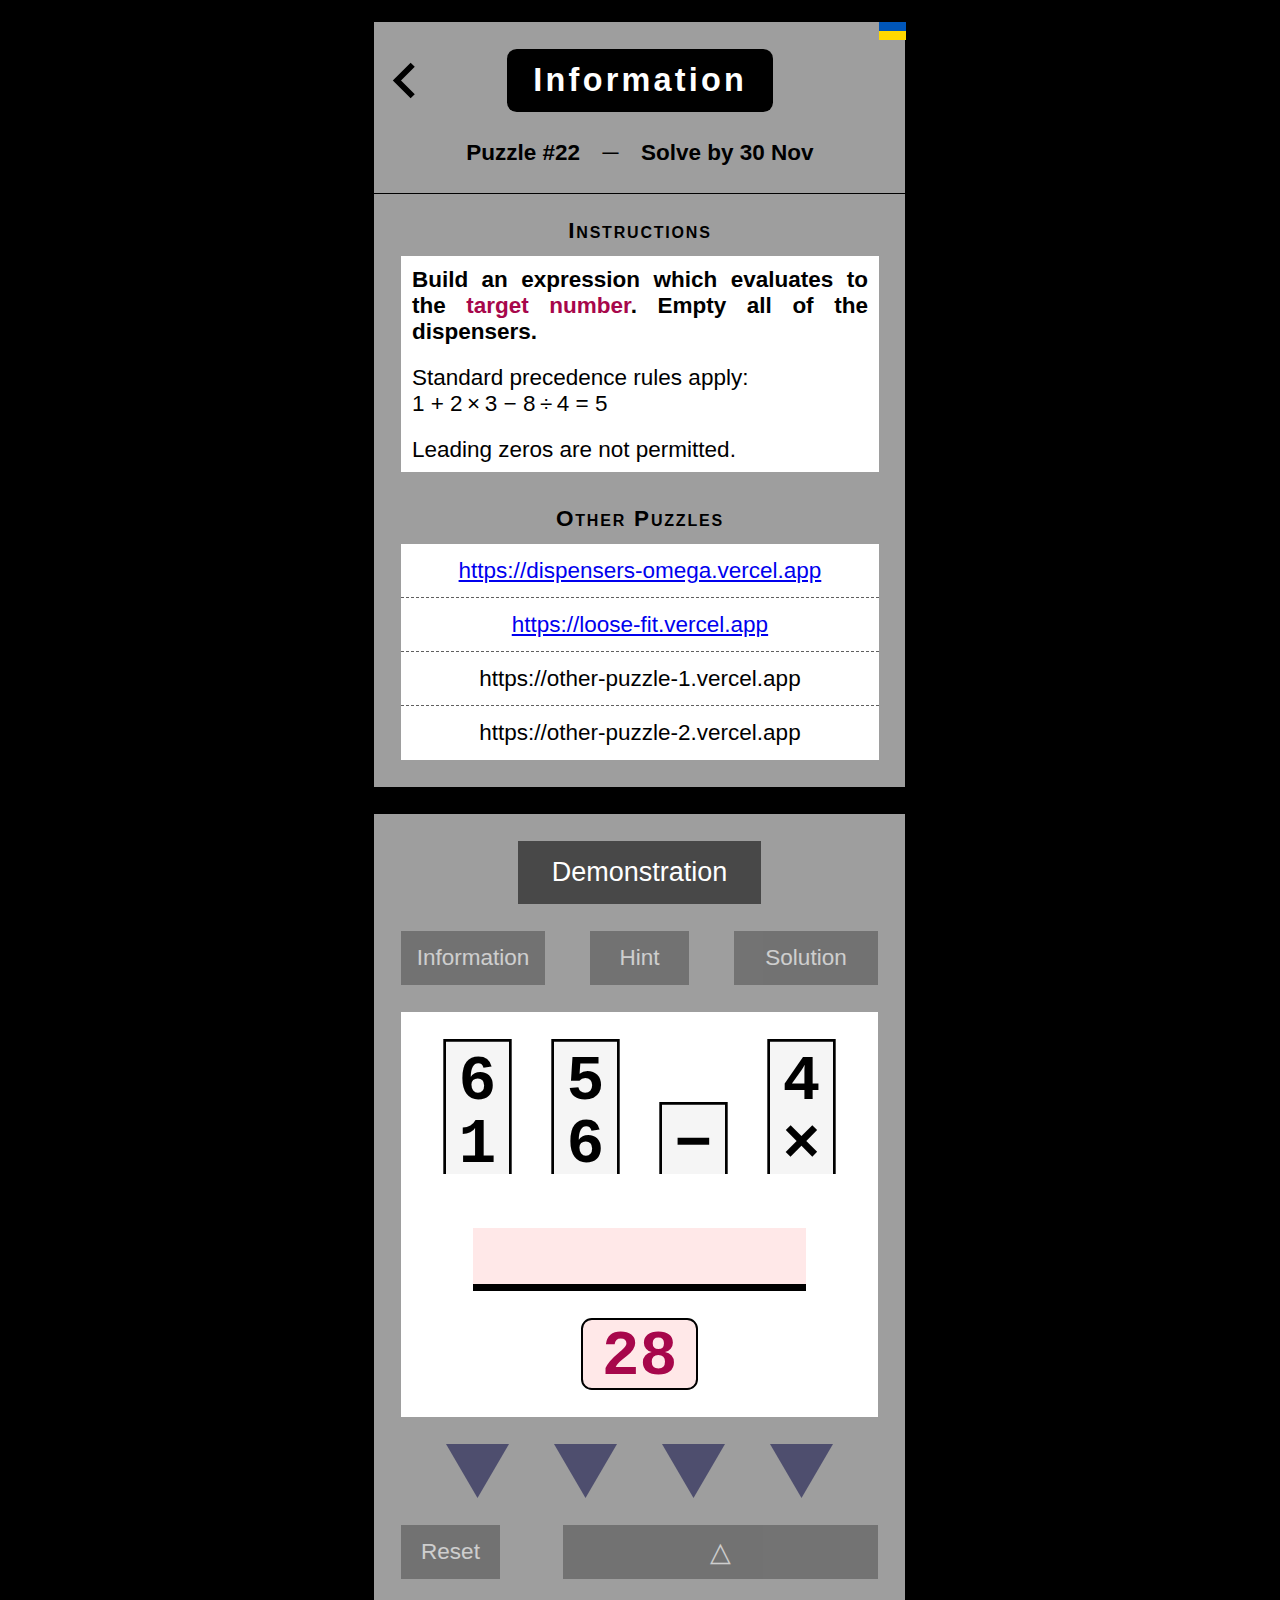
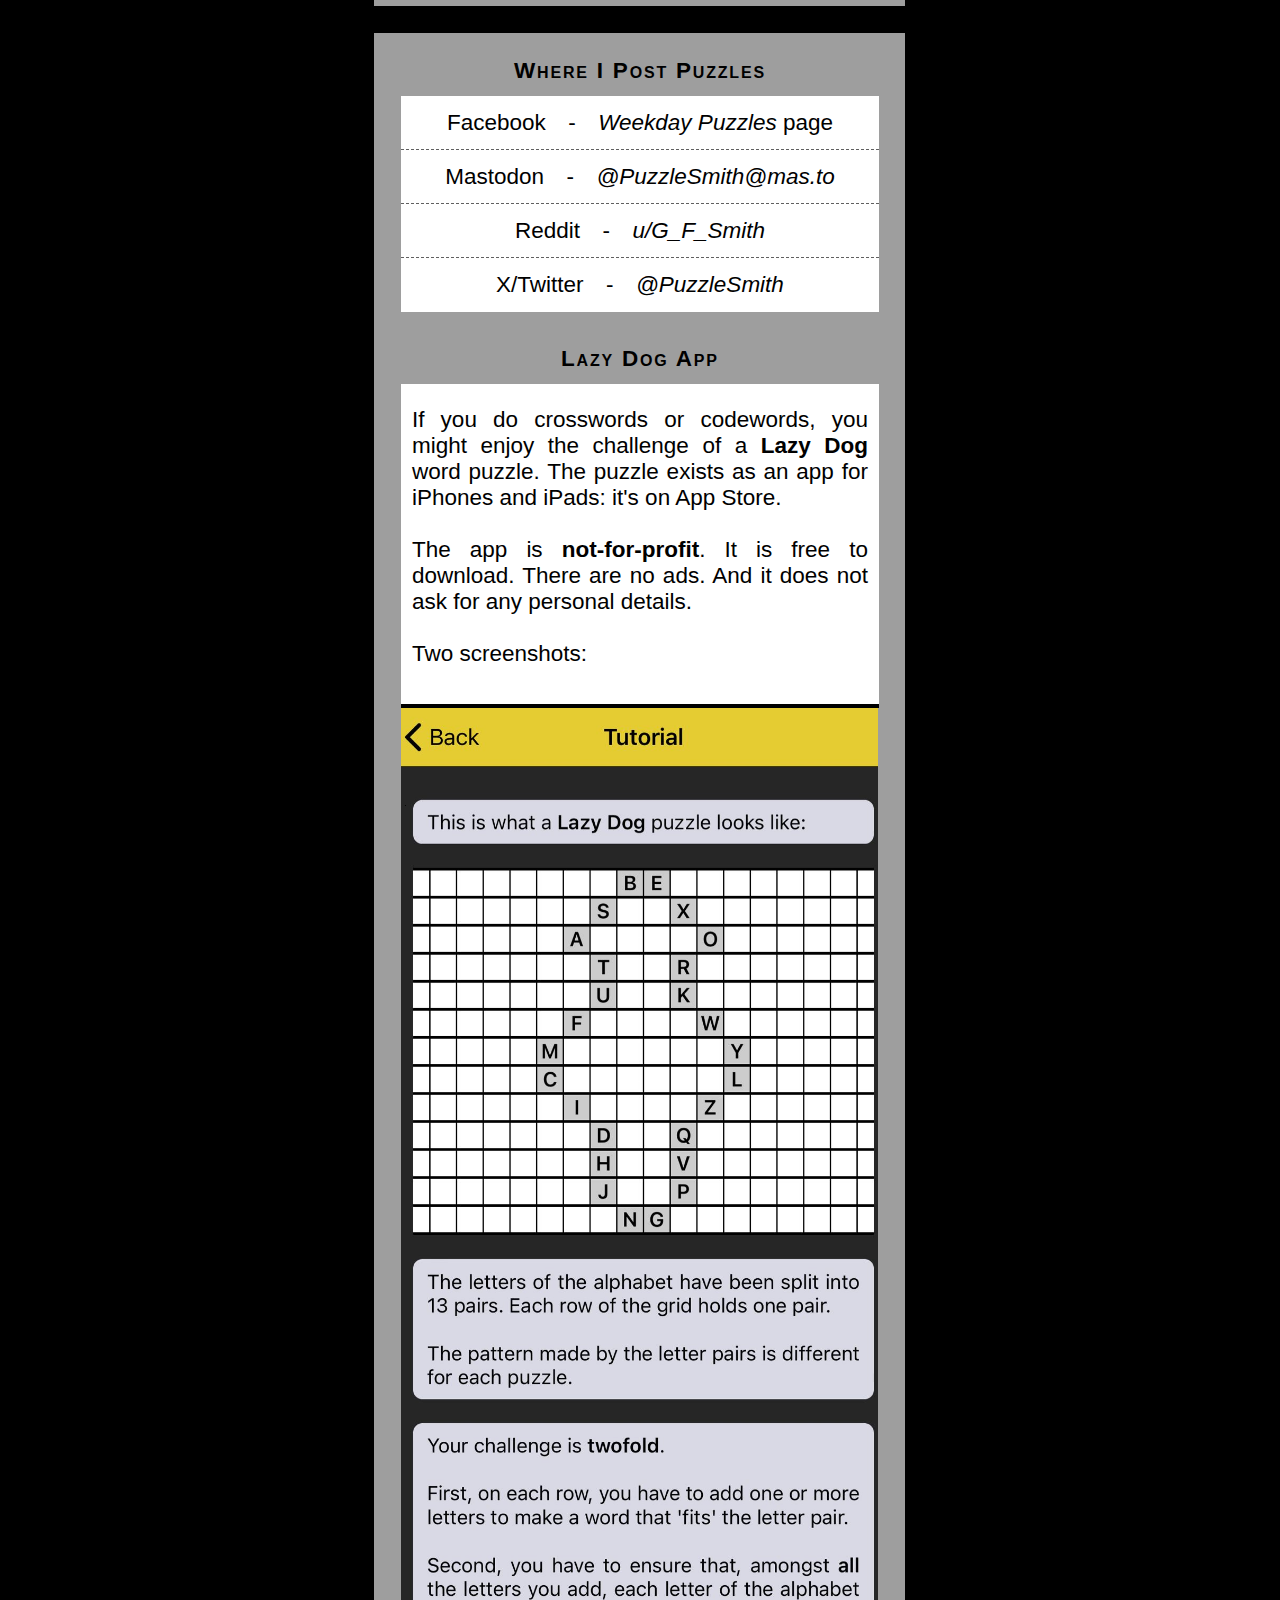
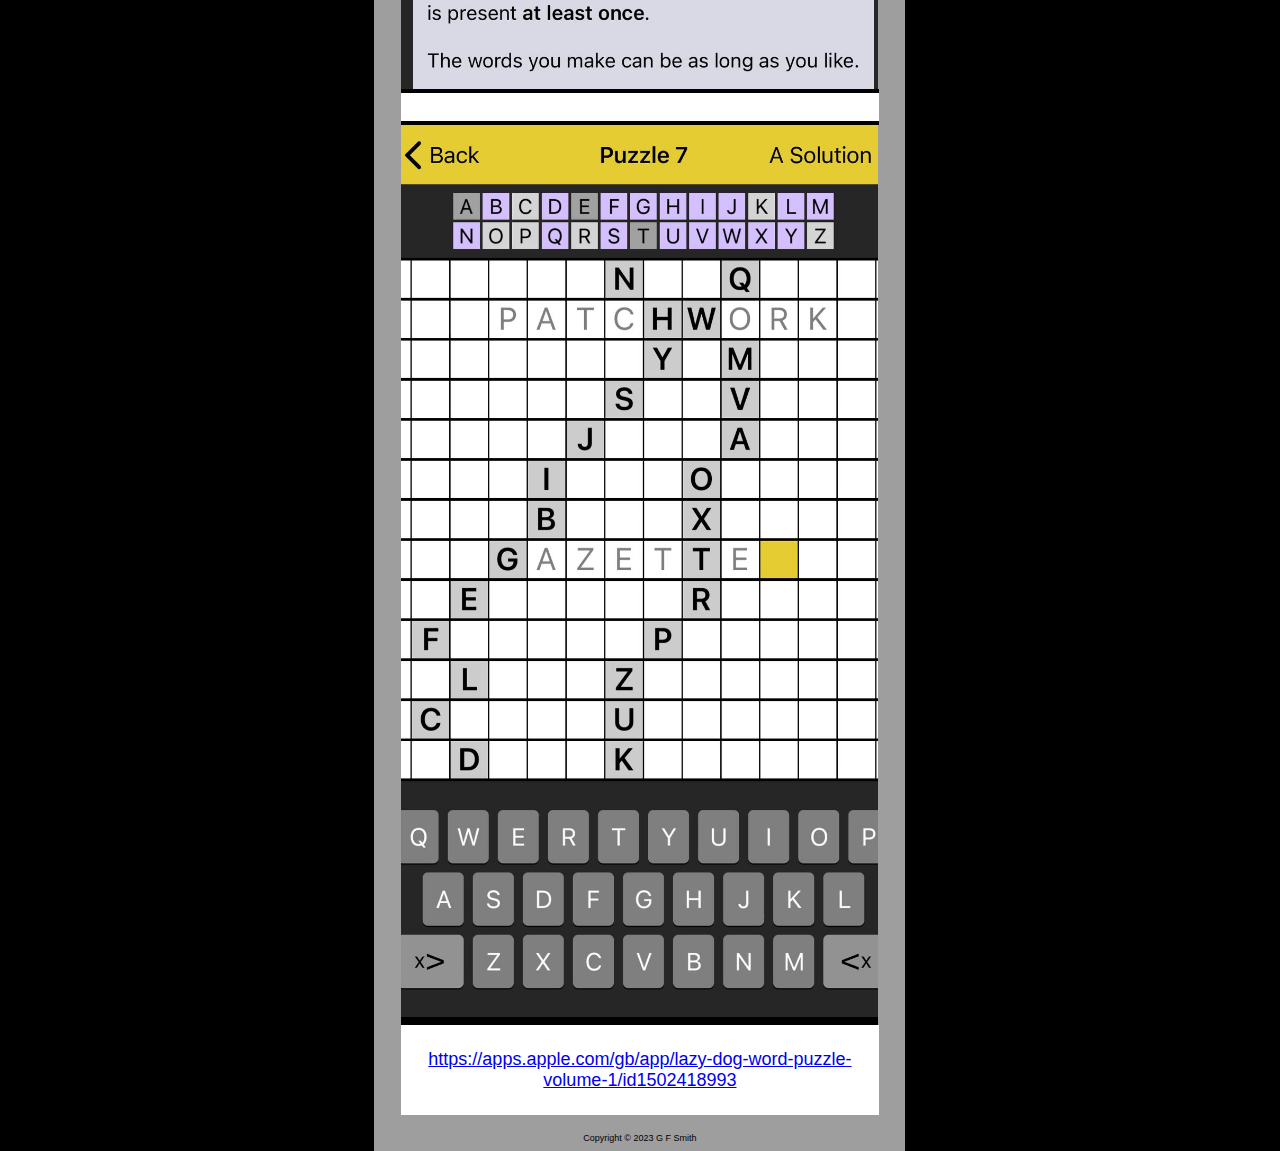
==== commit 79a0ebf2: "Add files via upload" ====
--- a/index.html
+++ b/index.html
@@ -4,9 +4,9 @@
 		<meta charset="UTF-8">
 		<meta name="viewport" content="width=device-width, initial-scale=1.0">
 		<title>Dispensers Pi</title>
-		<link id="styling" type="text/css" rel="stylesheet" href="css26.css" media="screen">
+		<link id="styling" type="text/css" rel="stylesheet" href="css27.css" media="screen">
 		<script defer src="puzzleSpec.js"></script>
-		<script defer src="js26.js"></script>
+		<script defer src="js27.js"></script>
 		<script defer src="/_vercel/insights/script.js"></script>
 	</head>
 	<body>
--- a/css27.css
+++ b/css27.css
@@ -0,0 +1,1950 @@
+body {
+	font-family: Montserrat, Arial, 'sans-serif';
+/*	font-size: min(calc(90vw / 60), calc(90vh / 119)); */
+	margin: 0;
+	overflow: hidden;
+	background-color: black;
+}
+
+#infoWall {
+	display:none;
+	z-index:1;
+	position:absolute;
+	height:481em;
+	width:59em;
+	grid-template-rows:
+		[riw-s riwUkraineFlag-s]
+		3fr
+		[riwUkraineFlag-e riwName-s]
+		1fr
+		[riwCtrlBack-s]
+		5fr
+		[riwCtrlBack-e]
+		1fr
+		[riwName-e riwPuzzleData-s]
+		9fr
+		[riwPuzzleData-e riwSeparator-1-s]
+		1fr		
+		[riwSeparator-1-e riwSurroundInstructions-top-s]
+		1fr
+		[riwSurroundInstructions-top-e riwSurroundInstructions-lr-s riwTTInstructions-s]
+		5fr
+		[riwTCInstructions-1-s]
+		1fr
+		[riwTTInstructions-e]
+		10fr
+		[riwTCInstructions-1-e riwTCInstructions-2-s]
+		8fr
+		[riwTCInstructions-2-e riwTCInstructions-3-s]
+		5fr
+		[riwTCInstructions-3-e]
+		1fr
+		[riwSurroundInstructions-lr-e riwSurroundInstructions-bottom-s]
+		1fr
+		[riwSurroundInstructions-bottom-e]
+		1fr
+		[riwTTOtherPuzzles-s]
+		5fr
+		[riwTCDispensersOmega-s]
+		2fr
+		[riwTTOtherPuzzles-e]
+		4fr
+		[riwTCDispensersOmega-e riwTCLooseFit-s]
+		6fr
+		[riwTCLooseFit-e riwTCDispensersLambda-s]
+		6fr
+		[riwTCDispensersLambda-e riwTCLadderet-s]
+		6fr
+		[riwTCLadderet-e]
+		3fr
+		[riwSeparator-2-s]
+		3fr
+		[riwSeparator-2-e riwDoor-s]
+		88fr
+		[riwDoor-e riwSeparator-3-s]
+		3fr
+		[riwSeparator-3-e]
+		2fr
+		[riwTTWhereIPost-s]
+		5fr
+		[riwTCFacebook-s]
+		2fr
+		[riwTTWhereIPost-e]
+		4fr
+		[riwTCFacebook-e riwTCMastodon-s]
+		6fr
+		[riwTCMastodon-e riwTCReddit-s]
+		6fr
+		[riwTCReddit-e riwTCTwitter-s]
+		6fr
+		[riwTCTwitter-e]
+		3fr
+		[riwTTLazyDog-s]
+		5fr
+		[riwTCLazyDog-1-s]
+		1fr
+		[riwTTLazyDog-e]
+		33fr
+		[riwTCLazyDog-1-e riwSeparator-4-s]
+		2fr
+		[riwSeparator-4-e riwTCLazyDog-2-s]
+		109fr
+		[riwTCLazyDog-2-e riwSeparator-5-s]
+		4fr
+		[riwSeparator-5-e riwTCLazyDog-3-s]
+		100fr
+		[riwTCLazyDog-3-e riwTCLazyDog-4-s]
+		10fr
+		[riwTCLazyDog-4-e]
+		2fr
+		[riwCopyright-s]
+		2fr
+		[riwCopyright-e riw-e];
+		
+ 	grid-template-columns:
+		[ciw-s ciwDoor-s ciwSeparator-123-s]
+		1fr
+		[ciwSurroundInstructions-tb-s ciwSurroundInstructions-left-s]
+		1fr
+		[ciwSurroundInstructions-left-e ciwCtrlBack-s]
+		1fr
+		[ciwPuzzleData-s ciwTT-s ciwTC-s ciwSeparator-45-s ciwCopyright-s]
+		4fr
+		[ciwCtrlBack-e]
+		8fr
+		[ciwName-s]
+		30fr
+		[ciwName-e]
+		12fr
+		[ciwPuzzleData-e ciwTT-e ciwTC-e ciwSeparator-45-e ciwCopyright-e ciwUkraineFlag-s]
+		1fr
+		[ciwSurroundInstructions-right-s]
+		1fr
+		[ciwSurroundInstructions-tb-e ciwSurroundInstructions-right-e]
+		1fr
+		[ciwDoor-e ciwSeparator-123-e ciwUkraineFlag-e ciw-e];
+}
+
+#iwCtrlBack {
+	width:5em;
+	height:5em;
+	grid-row:riwCtrlBack-s/riwCtrlBack-e;
+	grid-column:ciwCtrlBack-s/ciwCtrlBack-e;
+}
+
+#iwName {grid-row:riwName-s/riwName-e; grid-column:ciwName-s/ciwName-e;}
+
+#iwUkraineFlag {
+	z-index:3;
+	width:3em;
+	height:3em;
+	grid-row:riwUkraineFlag-s/riwUkraineFlag-e;
+	grid-column:ciwUkraineFlag-s/ciwUkraineFlag-e;
+}
+
+#iwPuzzleData {
+	border:none;
+	margin:0;
+	padding:0;
+	font-size:2.5em;
+	text-align:center;
+	background-color:transparent;
+	color:black;
+	grid-row:riwPuzzleData-s/riwPuzzleData-e;
+	grid-column:ciwPuzzleData-s/ciwPuzzleData-e;
+}
+
+#iwSeparator-1 {
+	background-color:transparent;
+	border-style:solid;
+	border-color:black;
+	border-width:0.1em 0 0 0;
+	grid-row:riwSeparator-1-s/riwSeparator-1-e;
+	grid-column:ciwSeparator-123-s/ciwSeparator-123-e;
+}
+
+#iwSeparator-4 {
+	background-color:white;
+	border-style:solid;
+	border-color:black;
+	border-width:0 0 0.5em 0;
+	grid-row:riwSeparator-4-s/riwSeparator-4-e;
+	grid-column:ciwSeparator-45-s/ciwSeparator-45-e;
+}
+
+#iwSeparator-5 {
+	background-color:white;
+	border-style:solid;
+	border-color:black;
+	border-width:0.5em 0 0.5em 0;
+	grid-row:riwSeparator-5-s/riwSeparator-5-e;
+	grid-column:ciwSeparator-45-s/ciwSeparator-45-e;
+}
+/* #iwSeparator-5 {grid-row:riwSeparator-5-s/riwSeparator-5-e; grid-column:ciwSeparator-45-s/ciwSeparator-45-e;} */
+
+#iwTTInstructions {grid-row:riwTTInstructions-s/riwTTInstructions-e; grid-column:ciwTT-s/ciwTT-e;}
+
+#iwTCInstructions-1 {
+	text-align:justify;
+	border:none;
+	padding:0 0.5em 0 0.5em;
+	font-size:2.5em;
+	grid-row:riwTCInstructions-1-s/riwTCInstructions-1-e;
+	grid-column:ciwTC-s/ciwTC-e;
+}
+
+#iwTCInstructions-2 {
+	text-align:justify;
+	border:none;
+	padding:0 0.5em 0 0.5em;
+	font-size:2.5em;
+	grid-row:riwTCInstructions-2-s/riwTCInstructions-2-e;
+	grid-column:ciwTC-s/ciwTC-e;
+}
+
+#iwTCInstructions-3 {
+	text-align:justify;
+	border:none;
+	padding:0 0.5em 0 0.5em;
+	font-size:2.5em;
+	grid-row:riwTCInstructions-3-s/riwTCInstructions-3-e;
+	grid-column:ciwTC-s/ciwTC-e;
+}
+
+#iwSurroundInstructions-top {grid-row:riwSurroundInstructions-top-s/riwSurroundInstructions-top-e; grid-column:ciwSurroundInstructions-tb-s/ciwSurroundInstructions-tb-e;}
+#iwSurroundInstructions-bottom {grid-row:riwSurroundInstructions-bottom-s/riwSurroundInstructions-bottom-e; grid-column:ciwSurroundInstructions-tb-s/ciwSurroundInstructions-tb-e;}
+#iwSurroundInstructions-left {grid-row:riwSurroundInstructions-lr-s/riwSurroundInstructions-lr-e; grid-column:ciwSurroundInstructions-left-s/ciwSurroundInstructions-left-e;}
+#iwSurroundInstructions-right {grid-row:riwSurroundInstructions-lr-s/riwSurroundInstructions-lr-e; grid-column:ciwSurroundInstructions-right-s/ciwSurroundInstructions-right-e;}
+
+#iwTTOtherPuzzles {grid-row:riwTTOtherPuzzles-s/riwTTOtherPuzzles-e; grid-column:ciwTT-s/ciwTT-e;}
+
+#iwTCDispensersLambda {
+	border-bottom-width:1px;
+	grid-row:riwTCDispensersLambda-s/riwTCDispensersLambda-e;
+	grid-column:ciwTC-s/ciwTC-e;
+}
+
+#iwTCDispensersOmega {
+	border-bottom-width:1px;
+	grid-row:riwTCDispensersOmega-s/riwTCDispensersOmega-e;
+	grid-column:ciwTC-s/ciwTC-e;
+}
+
+#iwTCLadderet {
+	border-bottom-width:1px;
+	grid-row:riwTCLadderet-s/riwTCLadderet-e;
+	grid-column:ciwTC-s/ciwTC-e;
+}
+
+#iwTCLooseFit {
+	border-bottom-width:1px;
+	grid-row:riwTCLooseFit-s/riwTCLooseFit-e;
+	grid-column:ciwTC-s/ciwTC-e;
+}
+
+#iwTTWhereIPost {grid-row:riwTTWhereIPost-s/riwTTWhereIPost-e; grid-column:ciwTT-s/ciwTT-e;}
+
+#iwTCFacebook {
+	border-bottom-width:1px;
+	grid-row:riwTCFacebook-s/riwTCFacebook-e;
+	grid-column:ciwTC-s/ciwTC-e;
+}
+
+#iwTCMastodon {
+	border-bottom-width:1px;
+	grid-row:riwTCMastodon-s/riwTCMastodon-e;
+	grid-column:ciwTC-s/ciwTC-e;
+}
+
+#iwTCReddit {
+	border-bottom-width:1px;
+	grid-row:riwTCReddit-s/riwTCReddit-e;
+	grid-column:ciwTC-s/ciwTC-e;
+}
+
+#iwTCTwitter {
+	border-bottom-width:0;
+	grid-row:riwTCTwitter-s/riwTCTwitter-e;
+	grid-column:ciwTC-s/ciwTC-e;
+}
+
+#iwTTLazyDog {grid-row:riwTTLazyDog-s/riwTTLazyDog-e; grid-column:ciwTT-s/ciwTT-e;}
+
+#iwTCLazyDog-1 {
+	text-align:justify;
+	border:none;
+	padding:0 0.5em 0 0.5em;
+	font-size:2.5em;
+	grid-row:riwTCLazyDog-1-s/riwTCLazyDog-1-e;
+	grid-column:ciwTC-s/ciwTC-e;
+}
+
+#iwTCLazyDog-2 {
+	height:109em;
+	width:53em;
+	grid-row:riwTCLazyDog-2-s/riwTCLazyDog-2-e;
+	grid-column:ciwTC-s/ciwTC-e;
+}
+
+#iwTCLazyDog-3 {
+	height:100em;
+	width:53em;
+	grid-row:riwTCLazyDog-3-s/riwTCLazyDog-3-e;
+	grid-column:ciwTC-s/ciwTC-e;
+}
+
+#iwTCLazyDog-4 {
+	text-align:center;
+	border:none;
+	padding:0 0.5em 0 0.5em;
+	font-size:2em;
+	grid-row:riwTCLazyDog-4-s/riwTCLazyDog-4-e;
+	grid-column:ciwTC-s/ciwTC-e;
+}
+
+#iwCopyright {
+	background-color:transparent;
+	color:black;
+	text-align:center;
+	grid-row:riwCopyright-s/riwCopyright-e;
+	grid-column:ciwCopyright-s/ciwCopyright-e;
+}
+
+#iwSeparator-2 {grid-row:riwSeparator-2-s/riwSeparator-2-e; grid-column:ciwSeparator-123-s/ciwSeparator-123-e;}
+#iwSeparator-3 {grid-row:riwSeparator-3-s/riwSeparator-3-e; grid-column:ciwSeparator-123-s/ciwSeparator-123-e;}
+
+#iwDoor {
+	grid-row:riwDoor-s/riwDoor-e;
+	grid-column:ciwDoor-s/ciwDoor-e;
+	height:88em;
+	width:59em;
+	display:grid;
+	grid-template-rows:
+		[riwd-s]
+		1fr
+		[riwdSurroundDemonstration-top-s]
+		1fr
+		[riwdSurroundDemonstration-top-e riwdSurroundDemonstration-lr-s]
+		1fr
+		[riwdCtrlDemonstration-s riwdCrossTick-s]
+		7fr
+		[riwdCtrlDemonstration-e riwdCrossTick-e]
+		1fr
+		[riwdSurroundDemonstration-lr-e riwdSurroundDemonstration-bottom-s]
+		1fr
+		[riwdSurroundDemonstration-bottom-e]
+		1fr
+		[riwdCtrlTop-s]
+		1fr
+		[riwdSpotTop-s]
+		4fr
+		[riwdSpotTop-e]
+		1fr
+		[riwdCtrlTop-e]
+		3fr
+		[riwdPanel-s]
+		45fr
+		[riwdPanel-e]
+		3fr
+		[riwdCtrlDispense-s riwdSpotDispense-s]
+		4fr
+		[riwdSpotDispense-e]
+		2fr
+		[riwdCtrlDispense-e]
+		3fr
+		[riwdCtrlBottom-s]
+		1fr
+		[riwdSpotBottom-s]
+		4fr
+		[riwdSpotBottom-e]
+		1fr
+		[riwdCtrlBottom-e]
+		3fr
+		[riwd-e];
+		
+	grid-template-columns:
+		[ciwd-s]
+		3fr
+		[ciwdPanel-s ciwdCtrlInformation-s ciwdCtrlReset-s]
+		3fr
+		[ciwdSpotReset-s]
+		2fr
+		[ciwdCtrlDispense-1-s]
+		1fr
+		[ciwdSpotDispense-1-s]
+		2fr
+		[ciwdSpotReset-e]
+		3fr
+		[ciwdCtrlReset-e ciwdSpotDispense-1-e ciwdSurroundDemonstration-tb-s ciwdSurroundDemonstration-left-s]
+		1fr
+		[ciwdSurroundDemonstration-left-e ciwdCtrlDispense-1-e]
+		1fr
+		[ciwdCtrlDemonstration-s]
+		3fr
+		[ciwdCtrlInformation-e]
+		1fr
+		[ciwdCtrlDispense-2-s]
+		1fr
+		[ciwdCtrlUndispense-s ciwdSpotDispense-2-s]
+		3fr
+		[ciwdCtrlHint-s]
+		2fr
+		[ciwdSpotDispense-2-e]
+		1fr
+		[ciwdSpotHint-s ciwdCtrlDispense-2-e]
+		5fr
+		[ciwdSpotHint-e ciwdCtrlDispense-3-s]
+		1fr
+		[ciwdSpotDispense-3-s]
+		2fr
+		[ciwdCtrlHint-e]
+		1fr
+		[ciwdSpotUndispense-s]
+		2fr
+		[ciwdSpotDispense-3-e]
+		1fr
+		[ciwdCtrlDispense-3-e]
+		1fr
+		[ciwdCtrlSolution-s]
+		1fr
+		[ciwdSpotUndispense-e]
+		2fr
+		[ciwdCtrlDemonstration-e]
+		1fr
+		[ciwdSurroundDemonstration-right-s ciwdCtrlDispense-4-s]
+		1fr
+		[ciwdSurroundDemonstration-tb-e ciwdSurroundDemonstration-right-e ciwdSpotDispense-4-s]
+		1fr
+		[ciwdSpotSolution-s]
+		4fr
+		[ciwdSpotSolution-e ciwdSpotDispense-4-e]
+		1fr
+		[ciwdCtrlDispense-4-e ciwdCrossTick-s]
+		5fr
+		[ciwdPanel-e ciwdCtrlSolution-e ciwdCtrlUndispense-e ciwdCrossTick-e]
+		3fr
+		[ciwd-e];
+}
+
+#iwdCtrlDemonstration {
+	text-align:center;
+	border:none;
+	background-color:#484848;
+	color:white;
+	font-size:3em;
+	grid-row:riwdCtrlDemonstration-s/riwdCtrlDemonstration-e;
+	grid-column:ciwdCtrlDemonstration-s/ciwdCtrlDemonstration-e;
+}
+
+#iwdSurroundDemonstration-top {
+	grid-row:riwdSurroundDemonstration-top-s/riwdSurroundDemonstration-top-e;
+	grid-column:ciwdSurroundDemonstration-tb-s/ciwdSurroundDemonstration-tb-e;
+}
+#iwdSurroundDemonstration-bottom {
+	grid-row:riwdSurroundDemonstration-bottom-s/riwdSurroundDemonstration-bottom-e;
+	grid-column:ciwdSurroundDemonstration-tb-s/ciwdSurroundDemonstration-tb-e;
+}
+#iwdSurroundDemonstration-left {
+	grid-row:riwdSurroundDemonstration-lr-s/riwdSurroundDemonstration-lr-e;
+	grid-column:ciwdSurroundDemonstration-left-s/ciwdSurroundDemonstration-left-e;
+}
+#iwdSurroundDemonstration-right {
+	grid-row:riwdSurroundDemonstration-lr-s/riwdSurroundDemonstration-lr-e;
+	grid-column:ciwdSurroundDemonstration-right-s/ciwdSurroundDemonstration-right-e;
+}
+
+#iwdCrossTick {display:none; grid-row:riwdCrossTick-s/riwdCrossTick-e; grid-column:ciwdCrossTick-s/ciwdCrossTick-e;}
+
+#iwdCtrlInformation {grid-row:riwdCtrlTop-s/riwdCtrlTop-e; grid-column:ciwdCtrlInformation-s/ciwdCtrlInformation-e;}
+
+#iwdCtrlHint {grid-row:riwdCtrlTop-s/riwdCtrlTop-e; grid-column:ciwdCtrlHint-s/ciwdCtrlHint-e;}
+
+#iwdSpotHint {display:none; grid-row:riwdSpotTop-s/riwdSpotTop-e; grid-column:ciwdSpotHint-s/ciwdSpotHint-e;}
+
+#iwdCtrlSolution {grid-row:riwdCtrlTop-s/riwdCtrlTop-e; grid-column:ciwdCtrlSolution-s/ciwdCtrlSolution-e;}
+
+#iwdSpotSolution {display:none; grid-row:riwdSpotTop-s/riwdSpotTop-e; grid-column:ciwdSpotSolution-s/ciwdSpotSolution-e;}
+
+#iwdCtrlDispense-1 {grid-row:riwdCtrlDispense-s/riwdCtrlDispense-e; grid-column:ciwdCtrlDispense-1-s/ciwdCtrlDispense-1-e;}
+#iwdCtrlDispense-2 {grid-row:riwdCtrlDispense-s/riwdCtrlDispense-e; grid-column:ciwdCtrlDispense-2-s/ciwdCtrlDispense-2-e;}
+#iwdCtrlDispense-3 {grid-row:riwdCtrlDispense-s/riwdCtrlDispense-e; grid-column:ciwdCtrlDispense-3-s/ciwdCtrlDispense-3-e;}
+#iwdCtrlDispense-4 {grid-row:riwdCtrlDispense-s/riwdCtrlDispense-e; grid-column:ciwdCtrlDispense-4-s/ciwdCtrlDispense-4-e;}
+
+#iwdSpotDispense-1 {display:none; grid-row:riwdSpotDispense-s/riwdSpotDispense-e; grid-column:ciwdSpotDispense-1-s/ciwdSpotDispense-1-e;}
+#iwdSpotDispense-2 {display:none; grid-row:riwdSpotDispense-s/riwdSpotDispense-e; grid-column:ciwdSpotDispense-2-s/ciwdSpotDispense-2-e;}
+#iwdSpotDispense-3 {display:none; grid-row:riwdSpotDispense-s/riwdSpotDispense-e; grid-column:ciwdSpotDispense-3-s/ciwdSpotDispense-3-e;}
+#iwdSpotDispense-4 {display:none; grid-row:riwdSpotDispense-s/riwdSpotDispense-e; grid-column:ciwdSpotDispense-4-s/ciwdSpotDispense-4-e;}
+
+#iwdCtrlReset {grid-row:riwdCtrlBottom-s/riwdCtrlBottom-e; grid-column:ciwdCtrlReset-s/ciwdCtrlReset-e;}
+#iwdSpotReset {display:none; grid-row:riwdSpotBottom-s/riwdSpotBottom-e; grid-column:ciwdSpotReset-s/ciwdSpotReset-e;}
+
+#iwdCtrlUndispense {grid-row:riwdCtrlBottom-s/riwdCtrlBottom-e; grid-column:ciwdCtrlUndispense-s/ciwdCtrlUndispense-e;}
+#iwdSpotUndispense {display:none; grid-row:riwdSpotBottom-s/riwdSpotBottom-e; grid-column:ciwdSpotUndispense-s/ciwdSpotUndispense-e;}
+
+#iwdPanel {
+	grid-row:riwdPanel-s/riwdPanel-e;
+	grid-column:ciwdPanel-s/ciwdPanel-e;
+	display:grid;
+	height:45em;
+	width:53em;
+	background-color:white;
+	grid-template-rows:
+		[riwdp-s]
+		3fr
+		[riwdpdContainer-2-s riwdpdBorder-2-s riwdpdItem-2-s]
+		7fr
+		[riwdpdContainer-1-s riwdpdBorder-1-s riwdpdItem-1-s]
+		2fr
+		[riwdpdItem-2-e]
+		6fr
+		[riwdpdContainer-e riwdpdBorder-e]
+		1fr
+		[riwdpdItem-1-e]
+		4fr
+		[riwdpExpressionForeground-s]
+		1fr
+		[riwdpExpressionBackground-s]
+		7fr
+		[riwdpExpressionBackground-e]
+		1fr
+		[riwdpExpressionForeground-e]
+		1fr
+		[riwdpTargetForeground-s]
+		1fr
+		[riwdpTargetBackground-s]
+		8fr
+		[riwdpTargetBackground-e]
+		1fr
+		[riwdpTargetForeground-e]
+		2fr
+		[riwdp-e];
+		
+	grid-template-columns:
+		[ciwdp-s]
+		4fr
+		[ciwdpdBorder-1-s]
+		1fr
+		[ciwdpdContainer-1-s ciwdpdItem-1-s]
+		3fr
+		[ciwdpExpression-s]
+		4fr
+		[ciwdpdContainer-1-e ciwdpdItem-1-e]
+		1fr
+		[ciwdpdBorder-1-e]
+		3fr
+		[ciwdpdBorder-2-s]
+		1fr
+		[ciwdpdContainer-2-s ciwdpdItem-2-s]
+		3fr
+		[ciwdpTargetBackground-s ciwdpTargetForeground-s]
+		4fr
+		[ciwdpdContainer-2-e ciwdpdItem-2-e]
+		1fr
+		[ciwdpdBorder-2-e]
+		3fr
+		[ciwdpdBorder-3-s]
+		1fr
+		[ciwdpdContainer-3-s ciwdpdItem-3-s]
+		4fr
+		[ciwdpTargetBackground-e ciwdpTargetForeground-e]
+		3fr
+		[ciwdpdContainer-3-e ciwdpdItem-3-e]
+		1fr
+		[ciwdpdBorder-3-e]
+		3fr
+		[ciwdpdBorder-4-s]
+		1fr
+		[ciwdpdContainer-4-s ciwdpdItem-4-s]
+		4fr
+		[ciwdpExpression-e]
+		3fr
+		[ciwdpdContainer-4-e ciwdpdItem-4-e]
+		1fr
+		[ciwdpdBorder-4-e]
+		4fr
+		[ciwdp-e];
+}
+
+#iwdpdContainer-1 {grid-row:riwdpdContainer-2-s/riwdpdContainer-e; grid-column:ciwdpdContainer-1-s/ciwdpdContainer-1-e;}
+#iwdpdContainer-2 {grid-row:riwdpdContainer-2-s/riwdpdContainer-e; grid-column:ciwdpdContainer-2-s/ciwdpdContainer-2-e;}
+#iwdpdContainer-3 {grid-row:riwdpdContainer-1-s/riwdpdContainer-e; grid-column:ciwdpdContainer-3-s/ciwdpdContainer-3-e;}
+#iwdpdContainer-4 {grid-row:riwdpdContainer-2-s/riwdpdContainer-e; grid-column:ciwdpdContainer-4-s/ciwdpdContainer-4-e;}
+
+#iwdpdBorder-1 {grid-row:riwdpdBorder-2-s/riwdpdBorder-e; grid-column:ciwdpdBorder-1-s/ciwdpdBorder-1-e;}
+#iwdpdBorder-2 {grid-row:riwdpdBorder-2-s/riwdpdBorder-e; grid-column:ciwdpdBorder-2-s/ciwdpdBorder-2-e;}
+#iwdpdBorder-3 {grid-row:riwdpdBorder-1-s/riwdpdBorder-e; grid-column:ciwdpdBorder-3-s/ciwdpdBorder-3-e;}
+#iwdpdBorder-4 {grid-row:riwdpdBorder-2-s/riwdpdBorder-e; grid-column:ciwdpdBorder-4-s/ciwdpdBorder-4-e;}
+
+#iwdpdItem-11 {grid-row:riwdpdItem-1-s/riwdpdItem-1-e; grid-column:ciwdpdItem-1-s/ciwdpdItem-1-e;}
+#iwdpdItem-12 {grid-row:riwdpdItem-2-s/riwdpdItem-2-e; grid-column:ciwdpdItem-1-s/ciwdpdItem-1-e;}
+#iwdpdItem-21 {grid-row:riwdpdItem-1-s/riwdpdItem-1-e; grid-column:ciwdpdItem-2-s/ciwdpdItem-2-e;}
+#iwdpdItem-22 {grid-row:riwdpdItem-2-s/riwdpdItem-2-e; grid-column:ciwdpdItem-2-s/ciwdpdItem-2-e;}
+#iwdpdItem-31 {grid-row:riwdpdItem-1-s/riwdpdItem-1-e; grid-column:ciwdpdItem-3-s/ciwdpdItem-3-e;}
+#iwdpdItem-41 {grid-row:riwdpdItem-1-s/riwdpdItem-1-e; grid-column:ciwdpdItem-4-s/ciwdpdItem-4-e;}
+#iwdpdItem-42 {grid-row:riwdpdItem-2-s/riwdpdItem-2-e; grid-column:ciwdpdItem-4-s/ciwdpdItem-4-e;}
+/*
+#iwdpExpression {
+	font-size:6em;
+	background-color:silver;
+	margin:0;
+	padding:0;
+	grid-row:riwdpExpression-s/riwdpExpression-e;
+	grid-column:ciwdpExpression-s/ciwdpExpression-e;
+}
+
+#iwdpExpressionUnderline {
+	z-index:5;
+	background-color:black;
+	margin:0;
+	padding:0;
+	grid-row:riwdpExpressionUnderline-s/riwdpExpressionUnderline-e;
+	grid-column:ciwdpExpression-s/ciwdpExpression-e;
+}
+*/
+#iwdpExpressionBackground-7 {grid-row:riwdpExpressionBackground-s/riwdpExpressionBackground-e; grid-column:ciwdpExpression-s/ciwdpExpression-e;}
+#iwdpExpressionForeground-7 {grid-row:riwdpExpressionForeground-s/riwdpExpressionForeground-e; grid-column:ciwdpExpression-s/ciwdpExpression-e;}
+#iwdpExpressionOverstrike-7 {grid-row:riwdpExpressionForeground-s/riwdpExpressionForeground-e; grid-column:ciwdpExpression-s/ciwdpExpression-e;}
+
+/* #iwdpTarget {grid-row:riwdpTarget-s/riwdpTarget-e; grid-column:ciwdpTarget-s/ciwdpTarget-e;} */
+#iwdpTargetBackground-2 {grid-row:riwdpTargetBackground-s/riwdpTargetBackground-e; grid-column:ciwdpTargetBackground-s/ciwdpTargetBackground-e;}
+#iwdpTargetForeground-2 {grid-row:riwdpTargetForeground-s/riwdpTargetForeground-e; grid-column:ciwdpTargetForeground-s/ciwdpTargetForeground-e;}
+
+
+
+#mainWall {
+	display:grid;
+	z-index:2;
+	position:absolute;
+	height:888em;
+	width:59em;
+ 	grid-template-columns:
+		[cmw-s cmwDoor-s]
+		14fr		
+		[cmwName-s]
+		31fr
+		[cmwName-e]
+		6fr
+		[cmwCrossTick-s]
+		5fr
+		[cmwCrossTick-e]
+		3fr
+		[cmwDoor-e cmw-e];
+}
+
+#mwName {grid-row:rmwName-s/rmwName-e; grid-column:cmwName-s/cmwName-e;}
+
+#mwCrossTick {display:none; grid-row:rmwCrossTick-s/rmwCrossTick-e; grid-column:cmwCrossTick-s/cmwCrossTick-e;}
+			
+#mwDoor {
+	grid-row:rmwDoor-s/rmwDoor-e;
+	grid-column:cmwDoor-s/cmwDoor-e;
+	display:grid;
+	height:888em;
+	width:59em;
+	grid-template-columns:
+		[cmwd-s]
+		1fr
+		[cmwdSurroundInformation-tb-s cmwdSurroundInformation-left-s]
+		1fr
+		[cmwdSurroundInformation-left-e]
+		1fr
+		[cmwdPanel-s cmwdCtrlInformation-s cmwdCtrlReset-s]
+		3fr
+		[cmwdCtrlDispense-51-s]
+		2fr
+		[cmwdCtrlDispense-41-s]
+		5fr
+		[cmwdCtrlDispense-51-e cmwdCtrlDispense-31-s]
+		1fr
+		[cmwdCtrlReset-e]
+		1fr
+		[cmwdCtrlDispense-41-e]
+		1fr
+		[cmwdCtrlDispense-52-s]
+		3fr
+		[cmwdCtrlInformation-e]
+		1fr
+		[cmwdCtrlDispense-31-e cmwdSurroundInformation-right-s cmwdCtrlDispense-42-s]
+		1fr
+		[cmwdSurroundInformation-tb-e cmwdSurroundInformation-right-e cmwdCtrlUndispense-s]
+		2fr
+		[cmwdCtrlDispense-52-e]
+		1fr
+		[cmwdCtrlHint-s]
+		2fr
+		[cmwdCtrlDispense-32-s cmwdCtrlDispense-53-s]
+		1fr
+		[cmwdCtrlDispense-42-e]
+		5fr
+		[cmwdCtrlDispense-43-s]
+		1fr
+		[cmwdCtrlDispense-32-e cmwdCtrlDispense-53-e]
+		2fr
+		[cmwdCtrlHint-e]
+		1fr
+		[cmwdCtrlDispense-54-s]
+		3fr
+		[cmwdCtrlDispense-43-e cmwdCtrlDispense-33-s]
+		1fr
+		[cmwdCtrlSolution-s]
+		3fr
+		[cmwdCtrlDispense-54-e]
+		1fr
+		[cmwdCtrlDispense-44-s]
+		2fr
+		[cmwdCtrlDispense-33-e cmwdCtrlDispense-55-s]
+		5fr
+		[cmwdCtrlDispense-44-e]
+		2fr
+		[cmwdCtrlDispense-55-e]
+		3fr
+		[cmwdCtrlSolution-e cmwdCtrlUndispense-e cmwdPanel-e]
+		3fr
+		[cmwd-e];
+}
+
+#mwdCtrlInformation {grid-row:rmwdCtrlTop-s/rmwdCtrlTop-e; grid-column:cmwdCtrlInformation-s/cmwdCtrlInformation-e;}
+
+#mwdSurroundInformation-top {grid-row:rmwdSurroundInformation-top-s/rmwdSurroundInformation-top-e; grid-column:cmwdSurroundInformation-tb-s/cmwdSurroundInformation-tb-e;}
+#mwdSurroundInformation-bottom {grid-row:rmwdSurroundInformation-bottom-s/rmwdSurroundInformation-bottom-e; grid-column:cmwdSurroundInformation-tb-s/cmwdSurroundInformation-tb-e;}
+#mwdSurroundInformation-left {grid-row:rmwdSurroundInformation-lr-s/rmwdSurroundInformation-lr-e; grid-column:cmwdSurroundInformation-left-s/cmwdSurroundInformation-left-e;}
+#mwdSurroundInformation-right {grid-row:rmwdSurroundInformation-lr-s/rmwdSurroundInformation-lr-e; grid-column:cmwdSurroundInformation-right-s/cmwdSurroundInformation-right-e;}
+
+#mwdCtrlHint {grid-row:rmwdCtrlTop-s/rmwdCtrlTop-e; grid-column:cmwdCtrlHint-s/cmwdCtrlHint-e;}
+#mwdCtrlSolution {grid-row:rmwdCtrlTop-s/rmwdCtrlTop-e; grid-column:cmwdCtrlSolution-s/cmwdCtrlSolution-e;}
+
+#mwdCtrlReset {grid-row:rmwdCtrlBottom-s/rmwdCtrlBottom-e; grid-column:cmwdCtrlReset-s/cmwdCtrlReset-e;}
+#mwdCtrlUndispense {grid-row:rmwdCtrlBottom-s/rmwdCtrlBottom-e; grid-column:cmwdCtrlUndispense-s/cmwdCtrlUndispense-e;}
+
+#mwdCtrlDispense-31 {display:none; grid-row:rmwdCtrlDispense-s/rmwdCtrlDispense-e; grid-column:cmwdCtrlDispense-31-s/cmwdCtrlDispense-31-e;}
+#mwdCtrlDispense-32 {display:none; grid-row:rmwdCtrlDispense-s/rmwdCtrlDispense-e; grid-column:cmwdCtrlDispense-32-s/cmwdCtrlDispense-32-e;}
+#mwdCtrlDispense-33 {display:none; grid-row:rmwdCtrlDispense-s/rmwdCtrlDispense-e; grid-column:cmwdCtrlDispense-33-s/cmwdCtrlDispense-33-e;}
+
+#mwdCtrlDispense-31Flasher {display:none; grid-row:rmwdCtrlDispense-s/rmwdCtrlDispense-e; grid-column:cmwdCtrlDispense-31-s/cmwdCtrlDispense-31-e;}
+#mwdCtrlDispense-32Flasher {display:none; grid-row:rmwdCtrlDispense-s/rmwdCtrlDispense-e; grid-column:cmwdCtrlDispense-32-s/cmwdCtrlDispense-32-e;}
+#mwdCtrlDispense-33Flasher {display:none; grid-row:rmwdCtrlDispense-s/rmwdCtrlDispense-e; grid-column:cmwdCtrlDispense-33-s/cmwdCtrlDispense-33-e;}
+
+#mwdCtrlDispense-41 {display:none; grid-row:rmwdCtrlDispense-s/rmwdCtrlDispense-e; grid-column:cmwdCtrlDispense-41-s/cmwdCtrlDispense-41-e;}
+#mwdCtrlDispense-42 {display:none; grid-row:rmwdCtrlDispense-s/rmwdCtrlDispense-e; grid-column:cmwdCtrlDispense-42-s/cmwdCtrlDispense-42-e;}
+#mwdCtrlDispense-43 {display:none; grid-row:rmwdCtrlDispense-s/rmwdCtrlDispense-e; grid-column:cmwdCtrlDispense-43-s/cmwdCtrlDispense-43-e;}
+#mwdCtrlDispense-44 {display:none; grid-row:rmwdCtrlDispense-s/rmwdCtrlDispense-e; grid-column:cmwdCtrlDispense-44-s/cmwdCtrlDispense-44-e;}
+
+#mwdCtrlDispense-41Flasher {display:none; grid-row:rmwdCtrlDispense-s/rmwdCtrlDispense-e; grid-column:cmwdCtrlDispense-41-s/cmwdCtrlDispense-41-e;}
+#mwdCtrlDispense-42Flasher {display:none; grid-row:rmwdCtrlDispense-s/rmwdCtrlDispense-e; grid-column:cmwdCtrlDispense-42-s/cmwdCtrlDispense-42-e;}
+#mwdCtrlDispense-43Flasher {display:none; grid-row:rmwdCtrlDispense-s/rmwdCtrlDispense-e; grid-column:cmwdCtrlDispense-43-s/cmwdCtrlDispense-43-e;}
+#mwdCtrlDispense-44Flasher {display:none; grid-row:rmwdCtrlDispense-s/rmwdCtrlDispense-e; grid-column:cmwdCtrlDispense-44-s/cmwdCtrlDispense-44-e;}
+
+#mwdCtrlDispense-51 {display:none; grid-row:rmwdCtrlDispense-s/rmwdCtrlDispense-e; grid-column:cmwdCtrlDispense-51-s/cmwdCtrlDispense-51-e;}
+#mwdCtrlDispense-52 {display:none; grid-row:rmwdCtrlDispense-s/rmwdCtrlDispense-e; grid-column:cmwdCtrlDispense-52-s/cmwdCtrlDispense-52-e;}
+#mwdCtrlDispense-53 {display:none; grid-row:rmwdCtrlDispense-s/rmwdCtrlDispense-e; grid-column:cmwdCtrlDispense-53-s/cmwdCtrlDispense-53-e;}
+#mwdCtrlDispense-54 {display:none; grid-row:rmwdCtrlDispense-s/rmwdCtrlDispense-e; grid-column:cmwdCtrlDispense-54-s/cmwdCtrlDispense-54-e;}
+#mwdCtrlDispense-55 {display:none; grid-row:rmwdCtrlDispense-s/rmwdCtrlDispense-e; grid-column:cmwdCtrlDispense-55-s/cmwdCtrlDispense-55-e;}
+
+#mwdCtrlDispense-51Flasher {display:none; grid-row:rmwdCtrlDispense-s/rmwdCtrlDispense-e; grid-column:cmwdCtrlDispense-51-s/cmwdCtrlDispense-51-e;}
+#mwdCtrlDispense-52Flasher {display:none; grid-row:rmwdCtrlDispense-s/rmwdCtrlDispense-e; grid-column:cmwdCtrlDispense-52-s/cmwdCtrlDispense-52-e;}
+#mwdCtrlDispense-53Flasher {display:none; grid-row:rmwdCtrlDispense-s/rmwdCtrlDispense-e; grid-column:cmwdCtrlDispense-53-s/cmwdCtrlDispense-53-e;}
+#mwdCtrlDispense-54Flasher {display:none; grid-row:rmwdCtrlDispense-s/rmwdCtrlDispense-e; grid-column:cmwdCtrlDispense-54-s/cmwdCtrlDispense-54-e;}
+#mwdCtrlDispense-55Flasher {display:none; grid-row:rmwdCtrlDispense-s/rmwdCtrlDispense-e; grid-column:cmwdCtrlDispense-55-s/cmwdCtrlDispense-55-e;}
+
+#mwdPanel {
+	grid-row:rmwdPanel-s/rmwdPanel-e;
+	grid-column:cmwdPanel-s/cmwdPanel-e;
+	display:grid;
+	height:888em;
+	width:53em;
+	background-color:white;
+	grid-template-columns:
+		[cmwdp-s]
+		4fr
+		[cmwdpExpression-9-s]
+		2fr
+		[cmwdpExpression-8-s]
+		2fr
+		[cmwdpExpression-7-s]
+		9fr
+		[cmwdpTargetBackground-4-s cmwdpTargetForeground-4-s]
+		2fr
+		[cmwdpTargetBackground-3-s cmwdpTargetForeground-3-s]
+		1fr
+		[cmwdpTargetBackground-2-s cmwdpTargetForeground-2-s]
+		1fr
+		[cmwdpTargetBackground-1-s cmwdpTargetForeground-1-s]
+		11fr
+		[cmwdpTargetBackground-1-e cmwdpTargetForeground-1-e]
+		1fr
+		[cmwdpTargetBackground-2-e cmwdpTargetForeground-2-e]
+		1fr
+		[cmwdpTargetBackground-3-e cmwdpTargetForeground-3-e]
+		2fr
+		[cmwdpTargetBackground-4-e cmwdpTargetForeground-4-e]
+		9fr
+		[cmwdpExpression-7-e]
+		2fr
+		[cmwdpExpression-8-e]
+		2fr
+		[cmwdpExpression-9-e]
+		4fr
+		[cmwdp-e];
+}
+/*
+#mwdpExpression {
+	font-size:6em;
+	background-color: silver;
+	margin:0;
+	padding:0;
+	grid-row:rmwdpExpression-s/rmwdpExpression-e;
+	grid-column:cmwdpExpression-s/cmwdpExpression-e;
+}
+*/
+#mwdpExpressionBackground-7 {display:none; grid-row:rmwdpExpressionBackground-s/rmwdpExpressionBackground-e; grid-column:cmwdpExpression-7-s/cmwdpExpression-7-e;}
+#mwdpExpressionForeground-7 {display:none; grid-row:rmwdpExpressionForeground-s/rmwdpExpressionForeground-e; grid-column:cmwdpExpression-7-s/cmwdpExpression-7-e;}
+#mwdpExpressionOverstrike-7 {display:none; grid-row:rmwdpExpressionForeground-s/rmwdpExpressionForeground-e; grid-column:cmwdpExpression-7-s/cmwdpExpression-7-e;}
+
+#mwdpExpressionBackground-8 {display:none; grid-row:rmwdpExpressionBackground-s/rmwdpExpressionBackground-e; grid-column:cmwdpExpression-8-s/cmwdpExpression-8-e;}
+#mwdpExpressionForeground-8 {display:none; grid-row:rmwdpExpressionForeground-s/rmwdpExpressionForeground-e; grid-column:cmwdpExpression-8-s/cmwdpExpression-8-e;}
+#mwdpExpressionOverstrike-8 {display:none; grid-row:rmwdpExpressionForeground-s/rmwdpExpressionForeground-e; grid-column:cmwdpExpression-8-s/cmwdpExpression-8-e;}
+
+#mwdpExpressionBackground-9 {display:none; grid-row:rmwdpExpressionBackground-s/rmwdpExpressionBackground-e; grid-column:cmwdpExpression-9-s/cmwdpExpression-9-e;}
+#mwdpExpressionForeground-9 {display:none; grid-row:rmwdpExpressionForeground-s/rmwdpExpressionForeground-e; grid-column:cmwdpExpression-9-s/cmwdpExpression-9-e;}
+#mwdpExpressionOverstrike-9 {display:none; grid-row:rmwdpExpressionForeground-s/rmwdpExpressionForeground-e; grid-column:cmwdpExpression-9-s/cmwdpExpression-9-e;}
+
+/*
+#mwdpExpressionUnderline {
+	z-index:5;
+	background-color: black;
+	margin:0;
+	padding:0;
+	grid-row:rmwdpExpressionUnderline-s/rmwdpExpressionUnderline-e;
+	grid-column:cmwdpExpression-s/cmwdpExpression-e;
+}
+*/
+/*#mwdpTarget-1 {grid-row:rmwdpTarget-1-s/rmwdpTarget-1-e; grid-column:cmwdpTarget-1-s/cmwdpTarget-1-e;} */
+#mwdpTargetBackground-1 {display:none; grid-row:rmwdpTargetBackground-s/rmwdpTargetBackground-e; grid-column:cmwdpTargetBackground-1-s/cmwdpTargetBackground-1-e;}
+#mwdpTargetForeground-1 {display:none; grid-row:rmwdpTargetForeground-s/rmwdpTargetForeground-e; grid-column:cmwdpTargetForeground-1-s/cmwdpTargetForeground-1-e;}
+
+#mwdpTargetBackground-2 {display:none; grid-row:rmwdpTargetBackground-s/rmwdpTargetBackground-e; grid-column:cmwdpTargetBackground-2-s/cmwdpTargetBackground-2-e;}
+#mwdpTargetForeground-2 {display:none; grid-row:rmwdpTargetForeground-s/rmwdpTargetForeground-e; grid-column:cmwdpTargetForeground-2-s/cmwdpTargetForeground-2-e;}
+
+#mwdpTargetBackground-3 {display:none; grid-row:rmwdpTargetBackground-s/rmwdpTargetBackground-e; grid-column:cmwdpTargetBackground-3-s/cmwdpTargetBackground-3-e;}
+#mwdpTargetForeground-3 {display:none; grid-row:rmwdpTargetForeground-s/rmwdpTargetForeground-e; grid-column:cmwdpTargetForeground-3-s/cmwdpTargetForeground-3-e;}
+
+#mwdpTargetBackground-4 {display:none; grid-row:rmwdpTargetBackground-s/rmwdpTargetBackground-e; grid-column:cmwdpTargetBackground-4-s/cmwdpTargetBackground-4-e;}
+#mwdpTargetForeground-4 {display:none; grid-row:rmwdpTargetForeground-s/rmwdpTargetForeground-e; grid-column:cmwdpTargetForeground-4-s/cmwdpTargetForeground-4-e;}
+
+#mwdpDispensers-24 {
+	display:none;
+	z-index:4;
+	grid-row:rmwdpDispensers-hn-s/rmwdpDispensers-hn-e;
+	grid-column:cmwdp-s/cmwdp-e;
+	height:888em;
+	width:53em;
+	background-color:transparent;
+	grid-template-rows:
+		[rmwdpd-24-s rmwdpdContainer-24-2-s rmwdpdBorder-24-2-s rmwdpdItem-24-2-s]
+		7fr
+		[rmwdpdContainer-24-1-s rmwdpdBorder-24-1-s rmwdpdItem-24-1-s]
+		2fr
+		[rmwdpdItem-24-2-e]
+		6fr
+		[rmwdpdContainer-24-e rmwdpdBorder-24-e]
+		1fr
+		[rmwdpdItem-24-1-e rmwdpd-24-e];
+
+	grid-template-columns:
+		[cmwdpd-24-s]
+		4fr
+		[cmwdpdBorder-24-1-s]
+		1fr
+		[cmwdpdContainer-24-1-s]
+		1fr
+		[cmwdpdItem-24-1-s]
+		5fr
+		[cmwdpdItem-24-1-e]
+		1fr
+		[cmwdpdContainer-24-1-e]
+		1fr
+		[cmwdpdBorder-24-1-e]
+		3fr
+		[cmwdpdBorder-24-2-s]
+		1fr
+		[cmwdpdContainer-24-2-s]
+		1fr
+		[cmwdpdItem-24-2-s]
+		5fr
+		[cmwdpdItem-24-2-e]
+		1fr
+		[cmwdpdContainer-24-2-e]
+		1fr
+		[cmwdpdBorder-24-2-e]
+		3fr
+		[cmwdpdBorder-24-3-s]
+		1fr
+		[cmwdpdContainer-24-3-s]
+		1fr
+		[cmwdpdItem-24-3-s]
+		5fr
+		[cmwdpdItem-24-3-e]
+		1fr
+		[cmwdpdContainer-24-3-e]
+		1fr
+		[cmwdpdBorder-24-3-e]
+		3fr
+		[cmwdpdBorder-24-4-s]
+		1fr
+		[cmwdpdContainer-24-4-s]
+		1fr
+		[cmwdpdItem-24-4-s]
+		5fr
+		[cmwdpdItem-24-4-e]
+		1fr
+		[cmwdpdContainer-24-4-e]
+		1fr
+		[cmwdpdBorder-24-4-e]
+		4fr
+		[cmwdpd-24-e];
+}
+
+#mwdpdContainer-24-11 {display:none; grid-row:rmwdpdContainer-24-1-s/rmwdpdContainer-24-e; grid-column:cmwdpdContainer-24-1-s/cmwdpdContainer-24-1-e;}
+#mwdpdContainer-24-12 {display:none; grid-row:rmwdpdContainer-24-2-s/rmwdpdContainer-24-e; grid-column:cmwdpdContainer-24-1-s/cmwdpdContainer-24-1-e;}
+#mwdpdContainer-24-21 {display:none; grid-row:rmwdpdContainer-24-1-s/rmwdpdContainer-24-e; grid-column:cmwdpdContainer-24-2-s/cmwdpdContainer-24-2-e;}
+#mwdpdContainer-24-22 {display:none; grid-row:rmwdpdContainer-24-2-s/rmwdpdContainer-24-e; grid-column:cmwdpdContainer-24-2-s/cmwdpdContainer-24-2-e;}
+#mwdpdContainer-24-31 {display:none; grid-row:rmwdpdContainer-24-1-s/rmwdpdContainer-24-e; grid-column:cmwdpdContainer-24-3-s/cmwdpdContainer-24-3-e;}
+#mwdpdContainer-24-32 {display:none; grid-row:rmwdpdContainer-24-2-s/rmwdpdContainer-24-e; grid-column:cmwdpdContainer-24-3-s/cmwdpdContainer-24-3-e;}
+#mwdpdContainer-24-41 {display:none; grid-row:rmwdpdContainer-24-1-s/rmwdpdContainer-24-e; grid-column:cmwdpdContainer-24-4-s/cmwdpdContainer-24-4-e;}
+#mwdpdContainer-24-42 {display:none; grid-row:rmwdpdContainer-24-2-s/rmwdpdContainer-24-e; grid-column:cmwdpdContainer-24-4-s/cmwdpdContainer-24-4-e;}
+
+#mwdpdBorder-24-11 {display:none; grid-row:rmwdpdBorder-24-1-s/rmwdpdBorder-24-e; grid-column:cmwdpdBorder-24-1-s/cmwdpdBorder-24-1-e;}
+#mwdpdBorder-24-12 {display:none; grid-row:rmwdpdBorder-24-2-s/rmwdpdBorder-24-e; grid-column:cmwdpdBorder-24-1-s/cmwdpdBorder-24-1-e;}
+#mwdpdBorder-24-21 {display:none; grid-row:rmwdpdBorder-24-1-s/rmwdpdBorder-24-e; grid-column:cmwdpdBorder-24-2-s/cmwdpdBorder-24-2-e;}
+#mwdpdBorder-24-22 {display:none; grid-row:rmwdpdBorder-24-2-s/rmwdpdBorder-24-e; grid-column:cmwdpdBorder-24-2-s/cmwdpdBorder-24-2-e;}
+#mwdpdBorder-24-31 {display:none; grid-row:rmwdpdBorder-24-1-s/rmwdpdBorder-24-e; grid-column:cmwdpdBorder-24-3-s/cmwdpdBorder-24-3-e;}
+#mwdpdBorder-24-32 {display:none; grid-row:rmwdpdBorder-24-2-s/rmwdpdBorder-24-e; grid-column:cmwdpdBorder-24-3-s/cmwdpdBorder-24-3-e;}
+#mwdpdBorder-24-41 {display:none; grid-row:rmwdpdBorder-24-1-s/rmwdpdBorder-24-e; grid-column:cmwdpdBorder-24-4-s/cmwdpdBorder-24-4-e;}
+#mwdpdBorder-24-42 {display:none; grid-row:rmwdpdBorder-24-2-s/rmwdpdBorder-24-e; grid-column:cmwdpdBorder-24-4-s/cmwdpdBorder-24-4-e;}
+
+#mwdpdItem-24-11 {display:none; z-index:5; grid-row:rmwdpdItem-24-1-s/rmwdpdItem-24-1-e; grid-column:cmwdpdItem-24-1-s/cmwdpdItem-24-1-e;}
+#mwdpdItem-24-12 {display:none; z-index:5; grid-row:rmwdpdItem-24-2-s/rmwdpdItem-24-2-e; grid-column:cmwdpdItem-24-1-s/cmwdpdItem-24-1-e;}
+#mwdpdItem-24-21 {display:none; z-index:5; grid-row:rmwdpdItem-24-1-s/rmwdpdItem-24-1-e; grid-column:cmwdpdItem-24-2-s/cmwdpdItem-24-2-e;}
+#mwdpdItem-24-22 {display:none; z-index:5; grid-row:rmwdpdItem-24-2-s/rmwdpdItem-24-2-e; grid-column:cmwdpdItem-24-2-s/cmwdpdItem-24-2-e;}
+#mwdpdItem-24-31 {display:none; z-index:5; grid-row:rmwdpdItem-24-1-s/rmwdpdItem-24-1-e; grid-column:cmwdpdItem-24-3-s/cmwdpdItem-24-3-e;}
+#mwdpdItem-24-32 {display:none; z-index:5; grid-row:rmwdpdItem-24-2-s/rmwdpdItem-24-2-e; grid-column:cmwdpdItem-24-3-s/cmwdpdItem-24-3-e;}
+#mwdpdItem-24-41 {display:none; z-index:5; grid-row:rmwdpdItem-24-1-s/rmwdpdItem-24-1-e; grid-column:cmwdpdItem-24-4-s/cmwdpdItem-24-4-e;}
+#mwdpdItem-24-42 {display:none; z-index:5; grid-row:rmwdpdItem-24-2-s/rmwdpdItem-24-2-e; grid-column:cmwdpdItem-24-4-s/cmwdpdItem-24-4-e;}
+
+#mwdpDispensers-25 {
+	display:none;
+	z-index:4;
+	grid-row:rmwdpDispensers-hn-s/rmwdpDispensers-hn-e;
+	grid-column:cmwdp-s/cmwdp-e;
+	height:888em;
+	width:53em;
+	background-color:transparent;
+	grid-template-rows:
+		[rmwdpd-25-s rmwdpdContainer-25-2-s rmwdpdBorder-25-2-s rmwdpdItem-25-2-s]
+		7fr
+		[rmwdpdContainer-25-1-s rmwdpdBorder-25-1-s rmwdpdItem-25-1-s]
+		2fr
+		[rmwdpdItem-25-2-e]
+		6fr
+		[rmwdpdContainer-25-e rmwdpdBorder-25-e]
+		1fr
+		[rmwdpdItem-25-1-e rmwdpd-25-e];
+
+	grid-template-columns:
+		[cmwdpd-25-s]
+		2fr
+		[cmwdpdBorder-25-1-s]
+		1fr
+		[cmwdpdContainer-25-1-s]
+		1fr
+		[cmwdpdItem-25-1-s]
+		5fr
+		[cmwdpdItem-25-1-e]
+		1fr
+		[cmwdpdContainer-25-1-e]
+		1fr
+		[cmwdpdBorder-25-1-e]
+		1fr
+		[cmwdpdBorder-25-2-s]
+		1fr
+		[cmwdpdContainer-25-2-s]
+		1fr
+		[cmwdpdItem-25-2-s]
+		5fr
+		[cmwdpdItem-25-2-e]
+		1fr
+		[cmwdpdContainer-25-2-e]
+		1fr
+		[cmwdpdBorder-25-2-e]
+		1fr
+		[cmwdpdBorder-25-3-s]
+		1fr
+		[cmwdpdContainer-25-3-s]
+		1fr
+		[cmwdpdItem-25-3-s]
+		5fr
+		[cmwdpdItem-25-3-e]
+		1fr
+		[cmwdpdContainer-25-3-e]
+		1fr
+		[cmwdpdBorder-25-3-e]
+		1fr
+		[cmwdpdBorder-25-4-s]
+		1fr
+		[cmwdpdContainer-25-4-s]
+		1fr
+		[cmwdpdItem-25-4-s]
+		5fr
+		[cmwdpdItem-25-4-e]
+		1fr
+		[cmwdpdContainer-25-4-e]
+		1fr
+		[cmwdpdBorder-25-4-e]
+		1fr
+		[cmwdpdBorder-25-5-s]
+		1fr
+		[cmwdpdContainer-25-5-s]
+		1fr
+		[cmwdpdItem-25-5-s]
+		5fr
+		[cmwdpdItem-25-5-e]
+		1fr
+		[cmwdpdContainer-25-5-e]
+		1fr
+		[cmwdpdBorder-25-5-e]
+		2fr
+		[cmwdpd-25-e];
+}
+
+#mwdpdContainer-25-11 {display:none; grid-row:rmwdpdContainer-25-1-s/rmwdpdContainer-25-e; grid-column:cmwdpdContainer-25-1-s/cmwdpdContainer-25-1-e;}
+#mwdpdContainer-25-12 {display:none; grid-row:rmwdpdContainer-25-2-s/rmwdpdContainer-25-e; grid-column:cmwdpdContainer-25-1-s/cmwdpdContainer-25-1-e;}
+#mwdpdContainer-25-21 {display:none; grid-row:rmwdpdContainer-25-1-s/rmwdpdContainer-25-e; grid-column:cmwdpdContainer-25-2-s/cmwdpdContainer-25-2-e;}
+#mwdpdContainer-25-22 {display:none; grid-row:rmwdpdContainer-25-2-s/rmwdpdContainer-25-e; grid-column:cmwdpdContainer-25-2-s/cmwdpdContainer-25-2-e;}
+#mwdpdContainer-25-31 {display:none; grid-row:rmwdpdContainer-25-1-s/rmwdpdContainer-25-e; grid-column:cmwdpdContainer-25-3-s/cmwdpdContainer-25-3-e;}
+#mwdpdContainer-25-32 {display:none; grid-row:rmwdpdContainer-25-2-s/rmwdpdContainer-25-e; grid-column:cmwdpdContainer-25-3-s/cmwdpdContainer-25-3-e;}
+#mwdpdContainer-25-41 {display:none; grid-row:rmwdpdContainer-25-1-s/rmwdpdContainer-25-e; grid-column:cmwdpdContainer-25-4-s/cmwdpdContainer-25-4-e;}
+#mwdpdContainer-25-42 {display:none; grid-row:rmwdpdContainer-25-2-s/rmwdpdContainer-25-e; grid-column:cmwdpdContainer-25-4-s/cmwdpdContainer-25-4-e;}
+#mwdpdContainer-25-51 {display:none; grid-row:rmwdpdContainer-25-1-s/rmwdpdContainer-25-e; grid-column:cmwdpdContainer-25-5-s/cmwdpdContainer-25-5-e;}
+#mwdpdContainer-25-52 {display:none; grid-row:rmwdpdContainer-25-2-s/rmwdpdContainer-25-e; grid-column:cmwdpdContainer-25-5-s/cmwdpdContainer-25-5-e;}
+
+#mwdpdBorder-25-11 {display:none; grid-row:rmwdpdBorder-25-1-s/rmwdpdBorder-25-e; grid-column:cmwdpdBorder-25-1-s/cmwdpdBorder-25-1-e;}
+#mwdpdBorder-25-12 {display:none; grid-row:rmwdpdBorder-25-2-s/rmwdpdBorder-25-e; grid-column:cmwdpdBorder-25-1-s/cmwdpdBorder-25-1-e;}
+#mwdpdBorder-25-21 {display:none; grid-row:rmwdpdBorder-25-1-s/rmwdpdBorder-25-e; grid-column:cmwdpdBorder-25-2-s/cmwdpdBorder-25-2-e;}
+#mwdpdBorder-25-22 {display:none; grid-row:rmwdpdBorder-25-2-s/rmwdpdBorder-25-e; grid-column:cmwdpdBorder-25-2-s/cmwdpdBorder-25-2-e;}
+#mwdpdBorder-25-31 {display:none; grid-row:rmwdpdBorder-25-1-s/rmwdpdBorder-25-e; grid-column:cmwdpdBorder-25-3-s/cmwdpdBorder-25-3-e;}
+#mwdpdBorder-25-32 {display:none; grid-row:rmwdpdBorder-25-2-s/rmwdpdBorder-25-e; grid-column:cmwdpdBorder-25-3-s/cmwdpdBorder-25-3-e;}
+#mwdpdBorder-25-41 {display:none; grid-row:rmwdpdBorder-25-1-s/rmwdpdBorder-25-e; grid-column:cmwdpdBorder-25-4-s/cmwdpdBorder-25-4-e;}
+#mwdpdBorder-25-42 {display:none; grid-row:rmwdpdBorder-25-2-s/rmwdpdBorder-25-e; grid-column:cmwdpdBorder-25-4-s/cmwdpdBorder-25-4-e;}
+#mwdpdBorder-25-51 {display:none; grid-row:rmwdpdBorder-25-1-s/rmwdpdBorder-25-e; grid-column:cmwdpdBorder-25-5-s/cmwdpdBorder-25-5-e;}
+#mwdpdBorder-25-52 {display:none; grid-row:rmwdpdBorder-25-2-s/rmwdpdBorder-25-e; grid-column:cmwdpdBorder-25-5-s/cmwdpdBorder-25-5-e;}
+
+#mwdpdItem-25-11 {display:none; z-index:5; grid-row:rmwdpdItem-25-1-s/rmwdpdItem-25-1-e; grid-column:cmwdpdItem-25-1-s/cmwdpdItem-25-1-e;}
+#mwdpdItem-25-12 {display:none; z-index:5; grid-row:rmwdpdItem-25-2-s/rmwdpdItem-25-2-e; grid-column:cmwdpdItem-25-1-s/cmwdpdItem-25-1-e;}
+#mwdpdItem-25-21 {display:none; z-index:5; grid-row:rmwdpdItem-25-1-s/rmwdpdItem-25-1-e; grid-column:cmwdpdItem-25-2-s/cmwdpdItem-25-2-e;}
+#mwdpdItem-25-22 {display:none; z-index:5; grid-row:rmwdpdItem-25-2-s/rmwdpdItem-25-2-e; grid-column:cmwdpdItem-25-2-s/cmwdpdItem-25-2-e;}
+#mwdpdItem-25-31 {display:none; z-index:5; grid-row:rmwdpdItem-25-1-s/rmwdpdItem-25-1-e; grid-column:cmwdpdItem-25-3-s/cmwdpdItem-25-3-e;}
+#mwdpdItem-25-32 {display:none; z-index:5; grid-row:rmwdpdItem-25-2-s/rmwdpdItem-25-2-e; grid-column:cmwdpdItem-25-3-s/cmwdpdItem-25-3-e;}
+#mwdpdItem-25-41 {display:none; z-index:5; grid-row:rmwdpdItem-25-1-s/rmwdpdItem-25-1-e; grid-column:cmwdpdItem-25-4-s/cmwdpdItem-25-4-e;}
+#mwdpdItem-25-42 {display:none; z-index:5; grid-row:rmwdpdItem-25-2-s/rmwdpdItem-25-2-e; grid-column:cmwdpdItem-25-4-s/cmwdpdItem-25-4-e;}
+#mwdpdItem-25-51 {display:none; z-index:5; grid-row:rmwdpdItem-25-1-s/rmwdpdItem-25-1-e; grid-column:cmwdpdItem-25-5-s/cmwdpdItem-25-5-e;}
+#mwdpdItem-25-52 {display:none; z-index:5; grid-row:rmwdpdItem-25-2-s/rmwdpdItem-25-2-e; grid-column:cmwdpdItem-25-5-s/cmwdpdItem-25-5-e;}
+
+#mwdpDispensers-33 {
+	display:none;
+	z-index:4;
+	grid-row:rmwdpDispensers-hn-s/rmwdpDispensers-hn-e;
+	grid-column:cmwdp-s/cmwdp-e;
+	height:888em;
+	width:53em;
+	background-color:transparent;
+/*	grid-template-rows:
+		[rmwdpd-33-s rmwdpdContainer-33-3-s rmwdpdItem-33-3-s]
+		7fr
+		[rmwdpdItem-33-3-e rmwdpdContainer-33-2-s rmwdpdItem-33-2-s]
+		7fr
+		[rmwdpdItem-33-2-e rmwdpdContainer-33-1-s rmwdpdItem-33-1-s]
+		7fr
+		[rmwdpdItem-33-1-e rmwdpdContainer-33-e rmwdpd-33-e]; */
+	grid-template-rows:
+		[rmwdpd-33-s rmwdpdContainer-33-3-s rmwdpdBorder-33-3-s rmwdpdItem-33-3-s]
+		7fr
+		[rmwdpdContainer-33-2-s rmwdpdBorder-33-2-s rmwdpdItem-33-2-s]
+		2fr
+		[rmwdpdItem-33-3-e]
+		5fr
+		[rmwdpdContainer-33-1-s rmwdpdBorder-33-1-s rmwdpdItem-33-1-s]
+		2fr
+		[rmwdpdItem-33-2-e]
+		6fr
+		[rmwdpdContainer-33-e rmwdpdBorder-33-e]
+		1fr
+		[rmwdpdItem-33-1-e rmwdpd-33-e];
+
+	grid-template-columns:
+		[cmwdpd-33-s]
+		9fr
+		[cmwdpdBorder-33-1-s]
+		1fr
+		[cmwdpdContainer-33-1-s cmwdpdItem-33-1-s]
+		7fr
+		[cmwdpdContainer-33-1-e cmwdpdItem-33-1-e]
+		1fr
+		[cmwdpdBorder-33-1-e]
+		4fr
+		[cmwdpdBorder-33-2-s]
+		1fr
+		[cmwdpdContainer-33-2-s cmwdpdItem-33-2-s]
+		7fr
+		[cmwdpdContainer-33-2-e cmwdpdItem-33-2-e]
+		1fr
+		[cmwdpdBorder-33-2-e]
+		4fr
+		[cmwdpdBorder-33-3-s]
+		1fr
+		[cmwdpdContainer-33-3-s cmwdpdItem-33-3-s]
+		7fr
+		[cmwdpdContainer-33-3-e cmwdpdItem-33-3-e]
+		1fr
+		[cmwdpdBorder-33-3-e]
+		9fr
+		[cmwdpd-33-e];
+}
+
+#mwdpdContainer-33-11 {display:none; grid-row:rmwdpdContainer-33-1-s/rmwdpdContainer-33-e; grid-column:cmwdpdContainer-33-1-s/cmwdpdContainer-33-1-e;}
+#mwdpdContainer-33-12 {display:none; grid-row:rmwdpdContainer-33-2-s/rmwdpdContainer-33-e; grid-column:cmwdpdContainer-33-1-s/cmwdpdContainer-33-1-e;}
+#mwdpdContainer-33-13 {display:none; grid-row:rmwdpdContainer-33-3-s/rmwdpdContainer-33-e; grid-column:cmwdpdContainer-33-1-s/cmwdpdContainer-33-1-e;}
+#mwdpdContainer-33-21 {display:none; grid-row:rmwdpdContainer-33-1-s/rmwdpdContainer-33-e; grid-column:cmwdpdContainer-33-2-s/cmwdpdContainer-33-2-e;}
+#mwdpdContainer-33-22 {display:none; grid-row:rmwdpdContainer-33-2-s/rmwdpdContainer-33-e; grid-column:cmwdpdContainer-33-2-s/cmwdpdContainer-33-2-e;}
+#mwdpdContainer-33-23 {display:none; grid-row:rmwdpdContainer-33-3-s/rmwdpdContainer-33-e; grid-column:cmwdpdContainer-33-2-s/cmwdpdContainer-33-2-e;}
+#mwdpdContainer-33-31 {display:none; grid-row:rmwdpdContainer-33-1-s/rmwdpdContainer-33-e; grid-column:cmwdpdContainer-33-3-s/cmwdpdContainer-33-3-e;}
+#mwdpdContainer-33-32 {display:none; grid-row:rmwdpdContainer-33-2-s/rmwdpdContainer-33-e; grid-column:cmwdpdContainer-33-3-s/cmwdpdContainer-33-3-e;}
+#mwdpdContainer-33-33 {display:none; grid-row:rmwdpdContainer-33-3-s/rmwdpdContainer-33-e; grid-column:cmwdpdContainer-33-3-s/cmwdpdContainer-33-3-e;}
+
+#mwdpdBorder-33-11 {display:none; grid-row:rmwdpdBorder-33-1-s/rmwdpdBorder-33-e; grid-column:cmwdpdBorder-33-1-s/cmwdpdBorder-33-1-e;}
+#mwdpdBorder-33-12 {display:none; grid-row:rmwdpdBorder-33-2-s/rmwdpdBorder-33-e; grid-column:cmwdpdBorder-33-1-s/cmwdpdBorder-33-1-e;}
+#mwdpdBorder-33-13 {display:none; grid-row:rmwdpdBorder-33-3-s/rmwdpdBorder-33-e; grid-column:cmwdpdBorder-33-1-s/cmwdpdBorder-33-1-e;}
+#mwdpdBorder-33-21 {display:none; grid-row:rmwdpdBorder-33-1-s/rmwdpdBorder-33-e; grid-column:cmwdpdBorder-33-2-s/cmwdpdBorder-33-2-e;}
+#mwdpdBorder-33-22 {display:none; grid-row:rmwdpdBorder-33-2-s/rmwdpdBorder-33-e; grid-column:cmwdpdBorder-33-2-s/cmwdpdBorder-33-2-e;}
+#mwdpdBorder-33-23 {display:none; grid-row:rmwdpdBorder-33-3-s/rmwdpdBorder-33-e; grid-column:cmwdpdBorder-33-2-s/cmwdpdBorder-33-2-e;}
+#mwdpdBorder-33-31 {display:none; grid-row:rmwdpdBorder-33-1-s/rmwdpdBorder-33-e; grid-column:cmwdpdBorder-33-3-s/cmwdpdBorder-33-3-e;}
+#mwdpdBorder-33-32 {display:none; grid-row:rmwdpdBorder-33-2-s/rmwdpdBorder-33-e; grid-column:cmwdpdBorder-33-3-s/cmwdpdBorder-33-3-e;}
+#mwdpdBorder-33-33 {display:none; grid-row:rmwdpdBorder-33-3-s/rmwdpdBorder-33-e; grid-column:cmwdpdBorder-33-3-s/cmwdpdBorder-33-3-e;}
+
+#mwdpdItem-33-11 {display:none; grid-row:rmwdpdItem-33-1-s/rmwdpdItem-33-1-e; grid-column:cmwdpdItem-33-1-s/cmwdpdItem-33-1-e;}
+#mwdpdItem-33-12 {display:none; grid-row:rmwdpdItem-33-2-s/rmwdpdItem-33-2-e; grid-column:cmwdpdItem-33-1-s/cmwdpdItem-33-1-e;}
+#mwdpdItem-33-13 {display:none; grid-row:rmwdpdItem-33-3-s/rmwdpdItem-33-3-e; grid-column:cmwdpdItem-33-1-s/cmwdpdItem-33-1-e;}
+#mwdpdItem-33-21 {display:none; grid-row:rmwdpdItem-33-1-s/rmwdpdItem-33-1-e; grid-column:cmwdpdItem-33-2-s/cmwdpdItem-33-2-e;}
+#mwdpdItem-33-22 {display:none; grid-row:rmwdpdItem-33-2-s/rmwdpdItem-33-2-e; grid-column:cmwdpdItem-33-2-s/cmwdpdItem-33-2-e;}
+#mwdpdItem-33-23 {display:none; grid-row:rmwdpdItem-33-3-s/rmwdpdItem-33-3-e; grid-column:cmwdpdItem-33-2-s/cmwdpdItem-33-2-e;}
+#mwdpdItem-33-31 {display:none; grid-row:rmwdpdItem-33-1-s/rmwdpdItem-33-1-e; grid-column:cmwdpdItem-33-3-s/cmwdpdItem-33-3-e;}
+#mwdpdItem-33-32 {display:none; grid-row:rmwdpdItem-33-2-s/rmwdpdItem-33-2-e; grid-column:cmwdpdItem-33-3-s/cmwdpdItem-33-3-e;}
+#mwdpdItem-33-33 {display:none; grid-row:rmwdpdItem-33-3-s/rmwdpdItem-33-3-e; grid-column:cmwdpdItem-33-3-s/cmwdpdItem-33-3-e;}
+
+#mwdpDispensers-34 {
+	display:none;
+	z-index:4;
+	grid-row:rmwdpDispensers-hn-s/rmwdpDispensers-hn-e;
+	grid-column:cmwdp-s/cmwdp-e;
+	height:888em;
+	width:53em;
+	background-color:transparent;
+	grid-template-rows:
+		[rmwdpd-34-s rmwdpdContainer-34-3-s rmwdpdBorder-34-3-s rmwdpdItem-34-3-s]
+		7fr
+		[rmwdpdContainer-34-2-s rmwdpdBorder-34-2-s rmwdpdItem-34-2-s]
+		2fr
+		[rmwdpdItem-34-3-e]
+		5fr
+		[rmwdpdContainer-34-1-s rmwdpdBorder-34-1-s rmwdpdItem-34-1-s]
+		2fr
+		[rmwdpdItem-34-2-e]
+		6fr
+		[rmwdpdContainer-34-e rmwdpdBorder-34-e]
+		1fr
+		[rmwdpdItem-34-1-e rmwdpd-33-e];
+
+	grid-template-columns:
+		[cmwdpd-34-s]
+		4fr
+		[cmwdpdBorder-34-1-s]
+		1fr
+		[cmwdpdContainer-34-1-s]
+		1fr
+		[cmwdpdItem-34-1-s]
+		5fr
+		[cmwdpdItem-34-1-e]
+		1fr
+		[cmwdpdContainer-34-1-e]
+		1fr
+		[cmwdpdBorder-34-1-e]
+		3fr
+		[cmwdpdBorder-34-2-s]
+		1fr
+		[cmwdpdContainer-34-2-s]
+		1fr
+		[cmwdpdItem-34-2-s]
+		5fr
+		[cmwdpdItem-34-2-e]
+		1fr
+		[cmwdpdContainer-34-2-e]
+		1fr
+		[cmwdpdBorder-34-2-e]
+		3fr
+		[cmwdpdBorder-34-3-s]
+		1fr
+		[cmwdpdContainer-34-3-s]
+		1fr
+		[cmwdpdItem-34-3-s]
+		5fr
+		[cmwdpdItem-34-3-e]
+		1fr
+		[cmwdpdContainer-34-3-e]
+		1fr
+		[cmwdpdBorder-34-3-e]
+		3fr
+		[cmwdpdBorder-34-4-s]
+		1fr
+		[cmwdpdContainer-34-4-s]
+		1fr
+		[cmwdpdItem-34-4-s]
+		5fr
+		[cmwdpdItem-34-4-e]
+		1fr
+		[cmwdpdContainer-34-4-e]
+		1fr
+		[cmwdpdBorder-34-4-e]
+		4fr
+		[cmwdpd-34-e];
+}
+
+#mwdpdContainer-34-11 {display:none; grid-row:rmwdpdContainer-34-1-s/rmwdpdContainer-34-e; grid-column:cmwdpdContainer-34-1-s/cmwdpdContainer-34-1-e;}
+#mwdpdContainer-34-12 {display:none; grid-row:rmwdpdContainer-34-2-s/rmwdpdContainer-34-e; grid-column:cmwdpdContainer-34-1-s/cmwdpdContainer-34-1-e;}
+#mwdpdContainer-34-13 {display:none; grid-row:rmwdpdContainer-34-3-s/rmwdpdContainer-34-e; grid-column:cmwdpdContainer-34-1-s/cmwdpdContainer-34-1-e;}
+#mwdpdContainer-34-21 {display:none; grid-row:rmwdpdContainer-34-1-s/rmwdpdContainer-34-e; grid-column:cmwdpdContainer-34-2-s/cmwdpdContainer-34-2-e;}
+#mwdpdContainer-34-22 {display:none; grid-row:rmwdpdContainer-34-2-s/rmwdpdContainer-34-e; grid-column:cmwdpdContainer-34-2-s/cmwdpdContainer-34-2-e;}
+#mwdpdContainer-34-23 {display:none; grid-row:rmwdpdContainer-34-3-s/rmwdpdContainer-34-e; grid-column:cmwdpdContainer-34-2-s/cmwdpdContainer-34-2-e;}
+#mwdpdContainer-34-31 {display:none; grid-row:rmwdpdContainer-34-1-s/rmwdpdContainer-34-e; grid-column:cmwdpdContainer-34-3-s/cmwdpdContainer-34-3-e;}
+#mwdpdContainer-34-32 {display:none; grid-row:rmwdpdContainer-34-2-s/rmwdpdContainer-34-e; grid-column:cmwdpdContainer-34-3-s/cmwdpdContainer-34-3-e;}
+#mwdpdContainer-34-33 {display:none; grid-row:rmwdpdContainer-34-3-s/rmwdpdContainer-34-e; grid-column:cmwdpdContainer-34-3-s/cmwdpdContainer-34-3-e;}
+#mwdpdContainer-34-41 {display:none; grid-row:rmwdpdContainer-34-1-s/rmwdpdContainer-34-e; grid-column:cmwdpdContainer-34-4-s/cmwdpdContainer-34-4-e;}
+#mwdpdContainer-34-42 {display:none; grid-row:rmwdpdContainer-34-2-s/rmwdpdContainer-34-e; grid-column:cmwdpdContainer-34-4-s/cmwdpdContainer-34-4-e;}
+#mwdpdContainer-34-43 {display:none; grid-row:rmwdpdContainer-34-3-s/rmwdpdContainer-34-e; grid-column:cmwdpdContainer-34-4-s/cmwdpdContainer-34-4-e;}
+
+#mwdpdBorder-34-11 {display:none; grid-row:rmwdpdBorder-34-1-s/rmwdpdBorder-34-e; grid-column:cmwdpdBorder-34-1-s/cmwdpdBorder-34-1-e;}
+#mwdpdBorder-34-12 {display:none; grid-row:rmwdpdBorder-34-2-s/rmwdpdBorder-34-e; grid-column:cmwdpdBorder-34-1-s/cmwdpdBorder-34-1-e;}
+#mwdpdBorder-34-13 {display:none; grid-row:rmwdpdBorder-34-3-s/rmwdpdBorder-34-e; grid-column:cmwdpdBorder-34-1-s/cmwdpdBorder-34-1-e;}
+#mwdpdBorder-34-21 {display:none; grid-row:rmwdpdBorder-34-1-s/rmwdpdBorder-34-e; grid-column:cmwdpdBorder-34-2-s/cmwdpdBorder-34-2-e;}
+#mwdpdBorder-34-22 {display:none; grid-row:rmwdpdBorder-34-2-s/rmwdpdBorder-34-e; grid-column:cmwdpdBorder-34-2-s/cmwdpdBorder-34-2-e;}
+#mwdpdBorder-34-23 {display:none; grid-row:rmwdpdBorder-34-3-s/rmwdpdBorder-34-e; grid-column:cmwdpdBorder-34-2-s/cmwdpdBorder-34-2-e;}
+#mwdpdBorder-34-31 {display:none; grid-row:rmwdpdBorder-34-1-s/rmwdpdBorder-34-e; grid-column:cmwdpdBorder-34-3-s/cmwdpdBorder-34-3-e;}
+#mwdpdBorder-34-32 {display:none; grid-row:rmwdpdBorder-34-2-s/rmwdpdBorder-34-e; grid-column:cmwdpdBorder-34-3-s/cmwdpdBorder-34-3-e;}
+#mwdpdBorder-34-33 {display:none; grid-row:rmwdpdBorder-34-3-s/rmwdpdBorder-34-e; grid-column:cmwdpdBorder-34-3-s/cmwdpdBorder-34-3-e;}
+#mwdpdBorder-34-41 {display:none; grid-row:rmwdpdBorder-34-1-s/rmwdpdBorder-34-e; grid-column:cmwdpdBorder-34-4-s/cmwdpdBorder-34-4-e;}
+#mwdpdBorder-34-42 {display:none; grid-row:rmwdpdBorder-34-2-s/rmwdpdBorder-34-e; grid-column:cmwdpdBorder-34-4-s/cmwdpdBorder-34-4-e;}
+#mwdpdBorder-34-43 {display:none; grid-row:rmwdpdBorder-34-3-s/rmwdpdBorder-34-e; grid-column:cmwdpdBorder-34-4-s/cmwdpdBorder-34-4-e;}
+
+#mwdpdItem-34-11 {display:none; grid-row:rmwdpdItem-34-1-s/rmwdpdItem-34-1-e; grid-column:cmwdpdItem-34-1-s/cmwdpdItem-34-1-e;}
+#mwdpdItem-34-12 {display:none; grid-row:rmwdpdItem-34-2-s/rmwdpdItem-34-2-e; grid-column:cmwdpdItem-34-1-s/cmwdpdItem-34-1-e;}
+#mwdpdItem-34-13 {display:none; grid-row:rmwdpdItem-34-3-s/rmwdpdItem-34-3-e; grid-column:cmwdpdItem-34-1-s/cmwdpdItem-34-1-e;}
+#mwdpdItem-34-21 {display:none; grid-row:rmwdpdItem-34-1-s/rmwdpdItem-34-1-e; grid-column:cmwdpdItem-34-2-s/cmwdpdItem-34-2-e;}
+#mwdpdItem-34-22 {display:none; grid-row:rmwdpdItem-34-2-s/rmwdpdItem-34-2-e; grid-column:cmwdpdItem-34-2-s/cmwdpdItem-34-2-e;}
+#mwdpdItem-34-23 {display:none; grid-row:rmwdpdItem-34-3-s/rmwdpdItem-34-3-e; grid-column:cmwdpdItem-34-2-s/cmwdpdItem-34-2-e;}
+#mwdpdItem-34-31 {display:none; grid-row:rmwdpdItem-34-1-s/rmwdpdItem-34-1-e; grid-column:cmwdpdItem-34-3-s/cmwdpdItem-34-3-e;}
+#mwdpdItem-34-32 {display:none; grid-row:rmwdpdItem-34-2-s/rmwdpdItem-34-2-e; grid-column:cmwdpdItem-34-3-s/cmwdpdItem-34-3-e;}
+#mwdpdItem-34-33 {display:none; grid-row:rmwdpdItem-34-3-s/rmwdpdItem-34-3-e; grid-column:cmwdpdItem-34-3-s/cmwdpdItem-34-3-e;}
+#mwdpdItem-34-41 {display:none; grid-row:rmwdpdItem-34-1-s/rmwdpdItem-34-1-e; grid-column:cmwdpdItem-34-4-s/cmwdpdItem-34-4-e;}
+#mwdpdItem-34-42 {display:none; grid-row:rmwdpdItem-34-2-s/rmwdpdItem-34-2-e; grid-column:cmwdpdItem-34-4-s/cmwdpdItem-34-4-e;}
+#mwdpdItem-34-43 {display:none; grid-row:rmwdpdItem-34-3-s/rmwdpdItem-34-3-e; grid-column:cmwdpdItem-34-4-s/cmwdpdItem-34-4-e;}
+
+#mwdpDispensers-35 {
+	display:none;
+	z-index:4;
+	grid-row:rmwdpDispensers-hn-s/rmwdpDispensers-hn-e;
+	grid-column:cmwdp-s/cmwdp-e;
+	height:888em;
+	width:53em;
+	background-color:transparent;
+	grid-template-rows:
+		[rmwdpd-35-s rmwdpdContainer-35-3-s rmwdpdBorder-35-3-s rmwdpdItem-35-3-s]
+		7fr
+		[rmwdpdContainer-35-2-s rmwdpdBorder-35-2-s rmwdpdItem-35-2-s]
+		2fr
+		[rmwdpdItem-35-3-e]
+		5fr
+		[rmwdpdContainer-35-1-s rmwdpdBorder-35-1-s rmwdpdItem-35-1-s]
+		2fr
+		[rmwdpdItem-35-2-e]
+		6fr
+		[rmwdpdContainer-35-e rmwdpdBorder-35-e]
+		1fr
+		[rmwdpdItem-35-1-e rmwdpd-33-e];
+
+	grid-template-columns:
+		[cmwdpd-35-s]
+		2fr
+		[cmwdpdBorder-35-1-s]
+		1fr
+		[cmwdpdContainer-35-1-s]
+		1fr
+		[cmwdpdItem-35-1-s]
+		5fr
+		[cmwdpdItem-35-1-e]
+		1fr
+		[cmwdpdContainer-35-1-e]
+		1fr
+		[cmwdpdBorder-35-1-e]
+		1fr
+		[cmwdpdBorder-35-2-s]
+		1fr
+		[cmwdpdContainer-35-2-s]
+		1fr
+		[cmwdpdItem-35-2-s]
+		5fr
+		[cmwdpdItem-35-2-e]
+		1fr
+		[cmwdpdContainer-35-2-e]
+		1fr
+		[cmwdpdBorder-35-2-e]
+		1fr
+		[cmwdpdBorder-35-3-s]
+		1fr
+		[cmwdpdContainer-35-3-s]
+		1fr
+		[cmwdpdItem-35-3-s]
+		5fr
+		[cmwdpdItem-35-3-e]
+		1fr
+		[cmwdpdContainer-35-3-e]
+		1fr
+		[cmwdpdBorder-35-3-e]
+		1fr
+		[cmwdpdBorder-35-4-s]
+		1fr
+		[cmwdpdContainer-35-4-s]
+		1fr
+		[cmwdpdItem-35-4-s]
+		5fr
+		[cmwdpdItem-35-4-e]
+		1fr
+		[cmwdpdContainer-35-4-e]
+		1fr
+		[cmwdpdBorder-35-4-e]
+		1fr
+		[cmwdpdBorder-35-5-s]
+		1fr
+		[cmwdpdContainer-35-5-s]
+		1fr
+		[cmwdpdItem-35-5-s]
+		5fr
+		[cmwdpdItem-35-5-e]
+		1fr
+		[cmwdpdContainer-35-5-e]
+		1fr
+		[cmwdpdBorder-35-5-e]
+		2fr
+		[cmwdpd-35-e];
+}
+
+#mwdpdContainer-35-11 {display:none; grid-row:rmwdpdContainer-35-1-s/rmwdpdContainer-35-e; grid-column:cmwdpdContainer-35-1-s/cmwdpdContainer-35-1-e;}
+#mwdpdContainer-35-12 {display:none; grid-row:rmwdpdContainer-35-2-s/rmwdpdContainer-35-e; grid-column:cmwdpdContainer-35-1-s/cmwdpdContainer-35-1-e;}
+#mwdpdContainer-35-13 {display:none; grid-row:rmwdpdContainer-35-3-s/rmwdpdContainer-35-e; grid-column:cmwdpdContainer-35-1-s/cmwdpdContainer-35-1-e;}
+#mwdpdContainer-35-21 {display:none; grid-row:rmwdpdContainer-35-1-s/rmwdpdContainer-35-e; grid-column:cmwdpdContainer-35-2-s/cmwdpdContainer-35-2-e;}
+#mwdpdContainer-35-22 {display:none; grid-row:rmwdpdContainer-35-2-s/rmwdpdContainer-35-e; grid-column:cmwdpdContainer-35-2-s/cmwdpdContainer-35-2-e;}
+#mwdpdContainer-35-23 {display:none; grid-row:rmwdpdContainer-35-3-s/rmwdpdContainer-35-e; grid-column:cmwdpdContainer-35-2-s/cmwdpdContainer-35-2-e;}
+#mwdpdContainer-35-31 {display:none; grid-row:rmwdpdContainer-35-1-s/rmwdpdContainer-35-e; grid-column:cmwdpdContainer-35-3-s/cmwdpdContainer-35-3-e;}
+#mwdpdContainer-35-32 {display:none; grid-row:rmwdpdContainer-35-2-s/rmwdpdContainer-35-e; grid-column:cmwdpdContainer-35-3-s/cmwdpdContainer-35-3-e;}
+#mwdpdContainer-35-33 {display:none; grid-row:rmwdpdContainer-35-3-s/rmwdpdContainer-35-e; grid-column:cmwdpdContainer-35-3-s/cmwdpdContainer-35-3-e;}
+#mwdpdContainer-35-41 {display:none; grid-row:rmwdpdContainer-35-1-s/rmwdpdContainer-35-e; grid-column:cmwdpdContainer-35-4-s/cmwdpdContainer-35-4-e;}
+#mwdpdContainer-35-42 {display:none; grid-row:rmwdpdContainer-35-2-s/rmwdpdContainer-35-e; grid-column:cmwdpdContainer-35-4-s/cmwdpdContainer-35-4-e;}
+#mwdpdContainer-35-43 {display:none; grid-row:rmwdpdContainer-35-3-s/rmwdpdContainer-35-e; grid-column:cmwdpdContainer-35-4-s/cmwdpdContainer-35-4-e;}
+#mwdpdContainer-35-51 {display:none; grid-row:rmwdpdContainer-35-1-s/rmwdpdContainer-35-e; grid-column:cmwdpdContainer-35-5-s/cmwdpdContainer-35-5-e;}
+#mwdpdContainer-35-52 {display:none; grid-row:rmwdpdContainer-35-2-s/rmwdpdContainer-35-e; grid-column:cmwdpdContainer-35-5-s/cmwdpdContainer-35-5-e;}
+#mwdpdContainer-35-53 {display:none; grid-row:rmwdpdContainer-35-3-s/rmwdpdContainer-35-e; grid-column:cmwdpdContainer-35-5-s/cmwdpdContainer-35-5-e;}
+
+#mwdpdBorder-35-11 {display:none; grid-row:rmwdpdBorder-35-1-s/rmwdpdBorder-35-e; grid-column:cmwdpdBorder-35-1-s/cmwdpdBorder-35-1-e;}
+#mwdpdBorder-35-12 {display:none; grid-row:rmwdpdBorder-35-2-s/rmwdpdBorder-35-e; grid-column:cmwdpdBorder-35-1-s/cmwdpdBorder-35-1-e;}
+#mwdpdBorder-35-13 {display:none; grid-row:rmwdpdBorder-35-3-s/rmwdpdBorder-35-e; grid-column:cmwdpdBorder-35-1-s/cmwdpdBorder-35-1-e;}
+#mwdpdBorder-35-21 {display:none; grid-row:rmwdpdBorder-35-1-s/rmwdpdBorder-35-e; grid-column:cmwdpdBorder-35-2-s/cmwdpdBorder-35-2-e;}
+#mwdpdBorder-35-22 {display:none; grid-row:rmwdpdBorder-35-2-s/rmwdpdBorder-35-e; grid-column:cmwdpdBorder-35-2-s/cmwdpdBorder-35-2-e;}
+#mwdpdBorder-35-23 {display:none; grid-row:rmwdpdBorder-35-3-s/rmwdpdBorder-35-e; grid-column:cmwdpdBorder-35-2-s/cmwdpdBorder-35-2-e;}
+#mwdpdBorder-35-31 {display:none; grid-row:rmwdpdBorder-35-1-s/rmwdpdBorder-35-e; grid-column:cmwdpdBorder-35-3-s/cmwdpdBorder-35-3-e;}
+#mwdpdBorder-35-32 {display:none; grid-row:rmwdpdBorder-35-2-s/rmwdpdBorder-35-e; grid-column:cmwdpdBorder-35-3-s/cmwdpdBorder-35-3-e;}
+#mwdpdBorder-35-33 {display:none; grid-row:rmwdpdBorder-35-3-s/rmwdpdBorder-35-e; grid-column:cmwdpdBorder-35-3-s/cmwdpdBorder-35-3-e;}
+#mwdpdBorder-35-41 {display:none; grid-row:rmwdpdBorder-35-1-s/rmwdpdBorder-35-e; grid-column:cmwdpdBorder-35-4-s/cmwdpdBorder-35-4-e;}
+#mwdpdBorder-35-42 {display:none; grid-row:rmwdpdBorder-35-2-s/rmwdpdBorder-35-e; grid-column:cmwdpdBorder-35-4-s/cmwdpdBorder-35-4-e;}
+#mwdpdBorder-35-43 {display:none; grid-row:rmwdpdBorder-35-3-s/rmwdpdBorder-35-e; grid-column:cmwdpdBorder-35-4-s/cmwdpdBorder-35-4-e;}
+#mwdpdBorder-35-51 {display:none; grid-row:rmwdpdBorder-35-1-s/rmwdpdBorder-35-e; grid-column:cmwdpdBorder-35-5-s/cmwdpdBorder-35-5-e;}
+#mwdpdBorder-35-52 {display:none; grid-row:rmwdpdBorder-35-2-s/rmwdpdBorder-35-e; grid-column:cmwdpdBorder-35-5-s/cmwdpdBorder-35-5-e;}
+#mwdpdBorder-35-53 {display:none; grid-row:rmwdpdBorder-35-3-s/rmwdpdBorder-35-e; grid-column:cmwdpdBorder-35-5-s/cmwdpdBorder-35-5-e;}
+
+#mwdpdItem-35-11 {display:none; grid-row:rmwdpdItem-35-1-s/rmwdpdItem-35-1-e; grid-column:cmwdpdItem-35-1-s/cmwdpdItem-35-1-e;}
+#mwdpdItem-35-12 {display:none; grid-row:rmwdpdItem-35-2-s/rmwdpdItem-35-2-e; grid-column:cmwdpdItem-35-1-s/cmwdpdItem-35-1-e;}
+#mwdpdItem-35-13 {display:none; grid-row:rmwdpdItem-35-3-s/rmwdpdItem-35-3-e; grid-column:cmwdpdItem-35-1-s/cmwdpdItem-35-1-e;}
+#mwdpdItem-35-21 {display:none; grid-row:rmwdpdItem-35-1-s/rmwdpdItem-35-1-e; grid-column:cmwdpdItem-35-2-s/cmwdpdItem-35-2-e;}
+#mwdpdItem-35-22 {display:none; grid-row:rmwdpdItem-35-2-s/rmwdpdItem-35-2-e; grid-column:cmwdpdItem-35-2-s/cmwdpdItem-35-2-e;}
+#mwdpdItem-35-23 {display:none; grid-row:rmwdpdItem-35-3-s/rmwdpdItem-35-3-e; grid-column:cmwdpdItem-35-2-s/cmwdpdItem-35-2-e;}
+#mwdpdItem-35-31 {display:none; grid-row:rmwdpdItem-35-1-s/rmwdpdItem-35-1-e; grid-column:cmwdpdItem-35-3-s/cmwdpdItem-35-3-e;}
+#mwdpdItem-35-32 {display:none; grid-row:rmwdpdItem-35-2-s/rmwdpdItem-35-2-e; grid-column:cmwdpdItem-35-3-s/cmwdpdItem-35-3-e;}
+#mwdpdItem-35-33 {display:none; grid-row:rmwdpdItem-35-3-s/rmwdpdItem-35-3-e; grid-column:cmwdpdItem-35-3-s/cmwdpdItem-35-3-e;}
+#mwdpdItem-35-41 {display:none; grid-row:rmwdpdItem-35-1-s/rmwdpdItem-35-1-e; grid-column:cmwdpdItem-35-4-s/cmwdpdItem-35-4-e;}
+#mwdpdItem-35-42 {display:none; grid-row:rmwdpdItem-35-2-s/rmwdpdItem-35-2-e; grid-column:cmwdpdItem-35-4-s/cmwdpdItem-35-4-e;}
+#mwdpdItem-35-43 {display:none; grid-row:rmwdpdItem-35-3-s/rmwdpdItem-35-3-e; grid-column:cmwdpdItem-35-4-s/cmwdpdItem-35-4-e;}
+#mwdpdItem-35-51 {display:none; grid-row:rmwdpdItem-35-1-s/rmwdpdItem-35-1-e; grid-column:cmwdpdItem-35-5-s/cmwdpdItem-35-5-e;}
+#mwdpdItem-35-52 {display:none; grid-row:rmwdpdItem-35-2-s/rmwdpdItem-35-2-e; grid-column:cmwdpdItem-35-5-s/cmwdpdItem-35-5-e;}
+#mwdpdItem-35-53 {display:none; grid-row:rmwdpdItem-35-3-s/rmwdpdItem-35-3-e; grid-column:cmwdpdItem-35-5-s/cmwdpdItem-35-5-e;}
+
+#mwdpDispensers-43 {
+	display:none;
+	z-index:4;
+	grid-row:rmwdpDispensers-hn-s/rmwdpDispensers-hn-e;
+	grid-column:cmwdp-s/cmwdp-e;
+	height:888em;
+	width:53em;
+	background-color:transparent;
+	grid-template-rows:
+		[rmwdpd-43-s rmwdpdContainer-43-4-s rmwdpdBorder-43-4-s rmwdpdItem-43-4-s]
+		7fr
+		[rmwdpdContainer-43-3-s rmwdpdBorder-43-3-s rmwdpdItem-43-3-s]
+		2fr
+		[rmwdpdItem-43-4-e]
+		5fr
+		[rmwdpdContainer-43-2-s rmwdpdBorder-43-2-s rmwdpdItem-43-2-s]
+		2fr
+		[rmwdpdItem-43-3-e]
+		5fr
+		[rmwdpdContainer-43-1-s rmwdpdBorder-43-1-s rmwdpdItem-43-1-s]
+		2fr
+		[rmwdpdItem-43-2-e]
+		6fr
+		[rmwdpdContainer-43-e rmwdpdBorder-43-e]
+		1fr
+		[rmwdpdItem-43-1-e rmwdpd-43-e];
+
+	grid-template-columns:
+		[cmwdpd-43-s]
+		9fr
+		[cmwdpdBorder-43-1-s]
+		1fr
+		[cmwdpdContainer-43-1-s cmwdpdItem-43-1-s]
+		7fr
+		[cmwdpdContainer-43-1-e cmwdpdItem-43-1-e]
+		1fr
+		[cmwdpdBorder-43-1-e]
+		4fr
+		[cmwdpdBorder-43-2-s]
+		1fr
+		[cmwdpdContainer-43-2-s cmwdpdItem-43-2-s]
+		7fr
+		[cmwdpdContainer-43-2-e cmwdpdItem-43-2-e]
+		1fr
+		[cmwdpdBorder-43-2-e]
+		4fr
+		[cmwdpdBorder-43-3-s]
+		1fr
+		[cmwdpdContainer-43-3-s cmwdpdItem-43-3-s]
+		7fr
+		[cmwdpdContainer-43-3-e cmwdpdItem-43-3-e]
+		1fr
+		[cmwdpdBorder-43-3-e]
+		9fr
+		[cmwdpd-43-e];
+}
+
+#mwdpdContainer-43-11 {display:none; grid-row:rmwdpdContainer-43-1-s/rmwdpdContainer-43-e; grid-column:cmwdpdContainer-43-1-s/cmwdpdContainer-43-1-e;}
+#mwdpdContainer-43-12 {display:none; grid-row:rmwdpdContainer-43-2-s/rmwdpdContainer-43-e; grid-column:cmwdpdContainer-43-1-s/cmwdpdContainer-43-1-e;}
+#mwdpdContainer-43-13 {display:none; grid-row:rmwdpdContainer-43-3-s/rmwdpdContainer-43-e; grid-column:cmwdpdContainer-43-1-s/cmwdpdContainer-43-1-e;}
+#mwdpdContainer-43-14 {display:none; grid-row:rmwdpdContainer-43-4-s/rmwdpdContainer-43-e; grid-column:cmwdpdContainer-43-1-s/cmwdpdContainer-43-1-e;}
+#mwdpdContainer-43-21 {display:none; grid-row:rmwdpdContainer-43-1-s/rmwdpdContainer-43-e; grid-column:cmwdpdContainer-43-2-s/cmwdpdContainer-43-2-e;}
+#mwdpdContainer-43-22 {display:none; grid-row:rmwdpdContainer-43-2-s/rmwdpdContainer-43-e; grid-column:cmwdpdContainer-43-2-s/cmwdpdContainer-43-2-e;}
+#mwdpdContainer-43-23 {display:none; grid-row:rmwdpdContainer-43-3-s/rmwdpdContainer-43-e; grid-column:cmwdpdContainer-43-2-s/cmwdpdContainer-43-2-e;}
+#mwdpdContainer-43-24 {display:none; grid-row:rmwdpdContainer-43-4-s/rmwdpdContainer-43-e; grid-column:cmwdpdContainer-43-2-s/cmwdpdContainer-43-2-e;}
+#mwdpdContainer-43-31 {display:none; grid-row:rmwdpdContainer-43-1-s/rmwdpdContainer-43-e; grid-column:cmwdpdContainer-43-3-s/cmwdpdContainer-43-3-e;}
+#mwdpdContainer-43-32 {display:none; grid-row:rmwdpdContainer-43-2-s/rmwdpdContainer-43-e; grid-column:cmwdpdContainer-43-3-s/cmwdpdContainer-43-3-e;}
+#mwdpdContainer-43-33 {display:none; grid-row:rmwdpdContainer-43-3-s/rmwdpdContainer-43-e; grid-column:cmwdpdContainer-43-3-s/cmwdpdContainer-43-3-e;}
+#mwdpdContainer-43-34 {display:none; grid-row:rmwdpdContainer-43-4-s/rmwdpdContainer-43-e; grid-column:cmwdpdContainer-43-3-s/cmwdpdContainer-43-3-e;}
+
+#mwdpdBorder-43-11 {display:none; grid-row:rmwdpdBorder-43-1-s/rmwdpdBorder-43-e; grid-column:cmwdpdBorder-43-1-s/cmwdpdBorder-43-1-e;}
+#mwdpdBorder-43-12 {display:none; grid-row:rmwdpdBorder-43-2-s/rmwdpdBorder-43-e; grid-column:cmwdpdBorder-43-1-s/cmwdpdBorder-43-1-e;}
+#mwdpdBorder-43-13 {display:none; grid-row:rmwdpdBorder-43-3-s/rmwdpdBorder-43-e; grid-column:cmwdpdBorder-43-1-s/cmwdpdBorder-43-1-e;}
+#mwdpdBorder-43-14 {display:none; grid-row:rmwdpdBorder-43-4-s/rmwdpdBorder-43-e; grid-column:cmwdpdBorder-43-1-s/cmwdpdBorder-43-1-e;}
+#mwdpdBorder-43-21 {display:none; grid-row:rmwdpdBorder-43-1-s/rmwdpdBorder-43-e; grid-column:cmwdpdBorder-43-2-s/cmwdpdBorder-43-2-e;}
+#mwdpdBorder-43-22 {display:none; grid-row:rmwdpdBorder-43-2-s/rmwdpdBorder-43-e; grid-column:cmwdpdBorder-43-2-s/cmwdpdBorder-43-2-e;}
+#mwdpdBorder-43-23 {display:none; grid-row:rmwdpdBorder-43-3-s/rmwdpdBorder-43-e; grid-column:cmwdpdBorder-43-2-s/cmwdpdBorder-43-2-e;}
+#mwdpdBorder-43-24 {display:none; grid-row:rmwdpdBorder-43-4-s/rmwdpdBorder-43-e; grid-column:cmwdpdBorder-43-2-s/cmwdpdBorder-43-2-e;}
+#mwdpdBorder-43-31 {display:none; grid-row:rmwdpdBorder-43-1-s/rmwdpdBorder-43-e; grid-column:cmwdpdBorder-43-3-s/cmwdpdBorder-43-3-e;}
+#mwdpdBorder-43-32 {display:none; grid-row:rmwdpdBorder-43-2-s/rmwdpdBorder-43-e; grid-column:cmwdpdBorder-43-3-s/cmwdpdBorder-43-3-e;}
+#mwdpdBorder-43-33 {display:none; grid-row:rmwdpdBorder-43-3-s/rmwdpdBorder-43-e; grid-column:cmwdpdBorder-43-3-s/cmwdpdBorder-43-3-e;}
+#mwdpdBorder-43-34 {display:none; grid-row:rmwdpdBorder-43-4-s/rmwdpdBorder-43-e; grid-column:cmwdpdBorder-43-3-s/cmwdpdBorder-43-3-e;}
+
+#mwdpdItem-43-11 {display:none; grid-row:rmwdpdItem-43-1-s/rmwdpdItem-43-1-e; grid-column:cmwdpdItem-43-1-s/cmwdpdItem-43-1-e;}
+#mwdpdItem-43-12 {display:none; grid-row:rmwdpdItem-43-2-s/rmwdpdItem-43-2-e; grid-column:cmwdpdItem-43-1-s/cmwdpdItem-43-1-e;}
+#mwdpdItem-43-13 {display:none; grid-row:rmwdpdItem-43-3-s/rmwdpdItem-43-3-e; grid-column:cmwdpdItem-43-1-s/cmwdpdItem-43-1-e;}
+#mwdpdItem-43-14 {display:none; grid-row:rmwdpdItem-43-4-s/rmwdpdItem-43-4-e; grid-column:cmwdpdItem-43-1-s/cmwdpdItem-43-1-e;}
+#mwdpdItem-43-21 {display:none; grid-row:rmwdpdItem-43-1-s/rmwdpdItem-43-1-e; grid-column:cmwdpdItem-43-2-s/cmwdpdItem-43-2-e;}
+#mwdpdItem-43-22 {display:none; grid-row:rmwdpdItem-43-2-s/rmwdpdItem-43-2-e; grid-column:cmwdpdItem-43-2-s/cmwdpdItem-43-2-e;}
+#mwdpdItem-43-23 {display:none; grid-row:rmwdpdItem-43-3-s/rmwdpdItem-43-3-e; grid-column:cmwdpdItem-43-2-s/cmwdpdItem-43-2-e;}
+#mwdpdItem-43-24 {display:none; grid-row:rmwdpdItem-43-4-s/rmwdpdItem-43-4-e; grid-column:cmwdpdItem-43-2-s/cmwdpdItem-43-2-e;}
+#mwdpdItem-43-31 {display:none; grid-row:rmwdpdItem-43-1-s/rmwdpdItem-43-1-e; grid-column:cmwdpdItem-43-3-s/cmwdpdItem-43-3-e;}
+#mwdpdItem-43-32 {display:none; grid-row:rmwdpdItem-43-2-s/rmwdpdItem-43-2-e; grid-column:cmwdpdItem-43-3-s/cmwdpdItem-43-3-e;}
+#mwdpdItem-43-33 {display:none; grid-row:rmwdpdItem-43-3-s/rmwdpdItem-43-3-e; grid-column:cmwdpdItem-43-3-s/cmwdpdItem-43-3-e;}
+#mwdpdItem-43-34 {display:none; grid-row:rmwdpdItem-43-4-s/rmwdpdItem-43-4-e; grid-column:cmwdpdItem-43-3-s/cmwdpdItem-43-3-e;}
+
+#mwdpDispensers-44 {
+	display:none;
+	z-index:4;
+	grid-row:rmwdpDispensers-hn-s/rmwdpDispensers-hn-e;
+	grid-column:cmwdp-s/cmwdp-e;
+	height:888em;
+	width:53em;
+	background-color:transparent;
+	grid-template-rows:
+		[rmwdpd-44-s rmwdpdContainer-44-4-s rmwdpdBorder-44-4-s rmwdpdItem-44-4-s]
+		7fr
+		[rmwdpdContainer-44-3-s rmwdpdBorder-44-3-s rmwdpdItem-44-3-s]
+		2fr
+		[rmwdpdItem-44-4-e]
+		5fr
+		[rmwdpdContainer-44-2-s rmwdpdBorder-44-2-s rmwdpdItem-44-2-s]
+		2fr
+		[rmwdpdItem-44-3-e]
+		5fr
+		[rmwdpdContainer-44-1-s rmwdpdBorder-44-1-s rmwdpdItem-44-1-s]
+		2fr
+		[rmwdpdItem-44-2-e]
+		6fr
+		[rmwdpdContainer-44-e rmwdpdBorder-44-e]
+		1fr
+		[rmwdpdItem-44-1-e rmwdpd-44-e];
+
+	grid-template-columns:
+		[cmwdpd-44-s]
+		4fr
+		[cmwdpdBorder-44-1-s]
+		1fr
+		[cmwdpdContainer-44-1-s]
+		1fr
+		[cmwdpdItem-44-1-s]
+		5fr
+		[cmwdpdItem-44-1-e]
+		1fr
+		[cmwdpdContainer-44-1-e]
+		1fr
+		[cmwdpdBorder-44-1-e]
+		3fr
+		[cmwdpdBorder-44-2-s]
+		1fr
+		[cmwdpdContainer-44-2-s]
+		1fr
+		[cmwdpdItem-44-2-s]
+		5fr
+		[cmwdpdItem-44-2-e]
+		1fr
+		[cmwdpdContainer-44-2-e]
+		1fr
+		[cmwdpdBorder-44-2-e]
+		3fr
+		[cmwdpdBorder-44-3-s]
+		1fr
+		[cmwdpdContainer-44-3-s]
+		1fr
+		[cmwdpdItem-44-3-s]
+		5fr
+		[cmwdpdItem-44-3-e]
+		1fr
+		[cmwdpdContainer-44-3-e]
+		1fr
+		[cmwdpdBorder-44-3-e]
+		3fr
+		[cmwdpdBorder-44-4-s]
+		1fr
+		[cmwdpdContainer-44-4-s]
+		1fr
+		[cmwdpdItem-44-4-s]
+		5fr
+		[cmwdpdItem-44-4-e]
+		1fr
+		[cmwdpdContainer-44-4-e]
+		1fr
+		[cmwdpdBorder-44-4-e]
+		4fr
+		[cmwdpd-44-e];
+}
+
+#mwdpdContainer-44-11 {display:none; grid-row:rmwdpdContainer-44-1-s/rmwdpdContainer-44-e; grid-column:cmwdpdContainer-44-1-s/cmwdpdContainer-44-1-e;}
+#mwdpdContainer-44-12 {display:none; grid-row:rmwdpdContainer-44-2-s/rmwdpdContainer-44-e; grid-column:cmwdpdContainer-44-1-s/cmwdpdContainer-44-1-e;}
+#mwdpdContainer-44-13 {display:none; grid-row:rmwdpdContainer-44-3-s/rmwdpdContainer-44-e; grid-column:cmwdpdContainer-44-1-s/cmwdpdContainer-44-1-e;}
+#mwdpdContainer-44-14 {display:none; grid-row:rmwdpdContainer-44-4-s/rmwdpdContainer-44-e; grid-column:cmwdpdContainer-44-1-s/cmwdpdContainer-44-1-e;}
+#mwdpdContainer-44-21 {display:none; grid-row:rmwdpdContainer-44-1-s/rmwdpdContainer-44-e; grid-column:cmwdpdContainer-44-2-s/cmwdpdContainer-44-2-e;}
+#mwdpdContainer-44-22 {display:none; grid-row:rmwdpdContainer-44-2-s/rmwdpdContainer-44-e; grid-column:cmwdpdContainer-44-2-s/cmwdpdContainer-44-2-e;}
+#mwdpdContainer-44-23 {display:none; grid-row:rmwdpdContainer-44-3-s/rmwdpdContainer-44-e; grid-column:cmwdpdContainer-44-2-s/cmwdpdContainer-44-2-e;}
+#mwdpdContainer-44-24 {display:none; grid-row:rmwdpdContainer-44-4-s/rmwdpdContainer-44-e; grid-column:cmwdpdContainer-44-2-s/cmwdpdContainer-44-2-e;}
+#mwdpdContainer-44-31 {display:none; grid-row:rmwdpdContainer-44-1-s/rmwdpdContainer-44-e; grid-column:cmwdpdContainer-44-3-s/cmwdpdContainer-44-3-e;}
+#mwdpdContainer-44-32 {display:none; grid-row:rmwdpdContainer-44-2-s/rmwdpdContainer-44-e; grid-column:cmwdpdContainer-44-3-s/cmwdpdContainer-44-3-e;}
+#mwdpdContainer-44-33 {display:none; grid-row:rmwdpdContainer-44-3-s/rmwdpdContainer-44-e; grid-column:cmwdpdContainer-44-3-s/cmwdpdContainer-44-3-e;}
+#mwdpdContainer-44-34 {display:none; grid-row:rmwdpdContainer-44-4-s/rmwdpdContainer-44-e; grid-column:cmwdpdContainer-44-3-s/cmwdpdContainer-44-3-e;}
+#mwdpdContainer-44-41 {display:none; grid-row:rmwdpdContainer-44-1-s/rmwdpdContainer-44-e; grid-column:cmwdpdContainer-44-4-s/cmwdpdContainer-44-4-e;}
+#mwdpdContainer-44-42 {display:none; grid-row:rmwdpdContainer-44-2-s/rmwdpdContainer-44-e; grid-column:cmwdpdContainer-44-4-s/cmwdpdContainer-44-4-e;}
+#mwdpdContainer-44-43 {display:none; grid-row:rmwdpdContainer-44-3-s/rmwdpdContainer-44-e; grid-column:cmwdpdContainer-44-4-s/cmwdpdContainer-44-4-e;}
+#mwdpdContainer-44-44 {display:none; grid-row:rmwdpdContainer-44-4-s/rmwdpdContainer-44-e; grid-column:cmwdpdContainer-44-4-s/cmwdpdContainer-44-4-e;}
+
+#mwdpdBorder-44-11 {display:none; grid-row:rmwdpdBorder-44-1-s/rmwdpdBorder-44-e; grid-column:cmwdpdBorder-44-1-s/cmwdpdBorder-44-1-e;}
+#mwdpdBorder-44-12 {display:none; grid-row:rmwdpdBorder-44-2-s/rmwdpdBorder-44-e; grid-column:cmwdpdBorder-44-1-s/cmwdpdBorder-44-1-e;}
+#mwdpdBorder-44-13 {display:none; grid-row:rmwdpdBorder-44-3-s/rmwdpdBorder-44-e; grid-column:cmwdpdBorder-44-1-s/cmwdpdBorder-44-1-e;}
+#mwdpdBorder-44-14 {display:none; grid-row:rmwdpdBorder-44-4-s/rmwdpdBorder-44-e; grid-column:cmwdpdBorder-44-1-s/cmwdpdBorder-44-1-e;}
+#mwdpdBorder-44-21 {display:none; grid-row:rmwdpdBorder-44-1-s/rmwdpdBorder-44-e; grid-column:cmwdpdBorder-44-2-s/cmwdpdBorder-44-2-e;}
+#mwdpdBorder-44-22 {display:none; grid-row:rmwdpdBorder-44-2-s/rmwdpdBorder-44-e; grid-column:cmwdpdBorder-44-2-s/cmwdpdBorder-44-2-e;}
+#mwdpdBorder-44-23 {display:none; grid-row:rmwdpdBorder-44-3-s/rmwdpdBorder-44-e; grid-column:cmwdpdBorder-44-2-s/cmwdpdBorder-44-2-e;}
+#mwdpdBorder-44-24 {display:none; grid-row:rmwdpdBorder-44-4-s/rmwdpdBorder-44-e; grid-column:cmwdpdBorder-44-2-s/cmwdpdBorder-44-2-e;}
+#mwdpdBorder-44-31 {display:none; grid-row:rmwdpdBorder-44-1-s/rmwdpdBorder-44-e; grid-column:cmwdpdBorder-44-3-s/cmwdpdBorder-44-3-e;}
+#mwdpdBorder-44-32 {display:none; grid-row:rmwdpdBorder-44-2-s/rmwdpdBorder-44-e; grid-column:cmwdpdBorder-44-3-s/cmwdpdBorder-44-3-e;}
+#mwdpdBorder-44-33 {display:none; grid-row:rmwdpdBorder-44-3-s/rmwdpdBorder-44-e; grid-column:cmwdpdBorder-44-3-s/cmwdpdBorder-44-3-e;}
+#mwdpdBorder-44-34 {display:none; grid-row:rmwdpdBorder-44-4-s/rmwdpdBorder-44-e; grid-column:cmwdpdBorder-44-3-s/cmwdpdBorder-44-3-e;}
+#mwdpdBorder-44-41 {display:none; grid-row:rmwdpdBorder-44-1-s/rmwdpdBorder-44-e; grid-column:cmwdpdBorder-44-4-s/cmwdpdBorder-44-4-e;}
+#mwdpdBorder-44-42 {display:none; grid-row:rmwdpdBorder-44-2-s/rmwdpdBorder-44-e; grid-column:cmwdpdBorder-44-4-s/cmwdpdBorder-44-4-e;}
+#mwdpdBorder-44-43 {display:none; grid-row:rmwdpdBorder-44-3-s/rmwdpdBorder-44-e; grid-column:cmwdpdBorder-44-4-s/cmwdpdBorder-44-4-e;}
+#mwdpdBorder-44-44 {display:none; grid-row:rmwdpdBorder-44-4-s/rmwdpdBorder-44-e; grid-column:cmwdpdBorder-44-4-s/cmwdpdBorder-44-4-e;}
+
+#mwdpdItem-44-11 {display:none; grid-row:rmwdpdItem-44-1-s/rmwdpdItem-44-1-e; grid-column:cmwdpdItem-44-1-s/cmwdpdItem-44-1-e;}
+#mwdpdItem-44-12 {display:none; grid-row:rmwdpdItem-44-2-s/rmwdpdItem-44-2-e; grid-column:cmwdpdItem-44-1-s/cmwdpdItem-44-1-e;}
+#mwdpdItem-44-13 {display:none; grid-row:rmwdpdItem-44-3-s/rmwdpdItem-44-3-e; grid-column:cmwdpdItem-44-1-s/cmwdpdItem-44-1-e;}
+#mwdpdItem-44-14 {display:none; grid-row:rmwdpdItem-44-4-s/rmwdpdItem-44-4-e; grid-column:cmwdpdItem-44-1-s/cmwdpdItem-44-1-e;}
+#mwdpdItem-44-21 {display:none; grid-row:rmwdpdItem-44-1-s/rmwdpdItem-44-1-e; grid-column:cmwdpdItem-44-2-s/cmwdpdItem-44-2-e;}
+#mwdpdItem-44-22 {display:none; grid-row:rmwdpdItem-44-2-s/rmwdpdItem-44-2-e; grid-column:cmwdpdItem-44-2-s/cmwdpdItem-44-2-e;}
+#mwdpdItem-44-23 {display:none; grid-row:rmwdpdItem-44-3-s/rmwdpdItem-44-3-e; grid-column:cmwdpdItem-44-2-s/cmwdpdItem-44-2-e;}
+#mwdpdItem-44-24 {display:none; grid-row:rmwdpdItem-44-4-s/rmwdpdItem-44-4-e; grid-column:cmwdpdItem-44-2-s/cmwdpdItem-44-2-e;}
+#mwdpdItem-44-31 {display:none; grid-row:rmwdpdItem-44-1-s/rmwdpdItem-44-1-e; grid-column:cmwdpdItem-44-3-s/cmwdpdItem-44-3-e;}
+#mwdpdItem-44-32 {display:none; grid-row:rmwdpdItem-44-2-s/rmwdpdItem-44-2-e; grid-column:cmwdpdItem-44-3-s/cmwdpdItem-44-3-e;}
+#mwdpdItem-44-33 {display:none; grid-row:rmwdpdItem-44-3-s/rmwdpdItem-44-3-e; grid-column:cmwdpdItem-44-3-s/cmwdpdItem-44-3-e;}
+#mwdpdItem-44-34 {display:none; grid-row:rmwdpdItem-44-4-s/rmwdpdItem-44-4-e; grid-column:cmwdpdItem-44-3-s/cmwdpdItem-44-3-e;}
+#mwdpdItem-44-41 {display:none; grid-row:rmwdpdItem-44-1-s/rmwdpdItem-44-1-e; grid-column:cmwdpdItem-44-4-s/cmwdpdItem-44-4-e;}
+#mwdpdItem-44-42 {display:none; grid-row:rmwdpdItem-44-2-s/rmwdpdItem-44-2-e; grid-column:cmwdpdItem-44-4-s/cmwdpdItem-44-4-e;}
+#mwdpdItem-44-43 {display:none; grid-row:rmwdpdItem-44-3-s/rmwdpdItem-44-3-e; grid-column:cmwdpdItem-44-4-s/cmwdpdItem-44-4-e;}
+#mwdpdItem-44-44 {display:none; grid-row:rmwdpdItem-44-4-s/rmwdpdItem-44-4-e; grid-column:cmwdpdItem-44-4-s/cmwdpdItem-44-4-e;}
+
+#mwdpDispensers-45 {
+	display:none;
+	z-index:4;
+	grid-row:rmwdpDispensers-hn-s/rmwdpDispensers-hn-e;
+	grid-column:cmwdp-s/cmwdp-e;
+	height:888em;
+	width:53em;
+	background-color:transparent;
+	grid-template-rows:
+		[rmwdpd-45-s rmwdpdContainer-45-4-s rmwdpdBorder-45-4-s rmwdpdItem-45-4-s]
+		7fr
+		[rmwdpdContainer-45-3-s rmwdpdBorder-45-3-s rmwdpdItem-45-3-s]
+		2fr
+		[rmwdpdItem-45-4-e]
+		5fr
+		[rmwdpdContainer-45-2-s rmwdpdBorder-45-2-s rmwdpdItem-45-2-s]
+		2fr
+		[rmwdpdItem-45-3-e]
+		5fr
+		[rmwdpdContainer-45-1-s rmwdpdBorder-45-1-s rmwdpdItem-45-1-s]
+		2fr
+		[rmwdpdItem-45-2-e]
+		6fr
+		[rmwdpdContainer-45-e rmwdpdBorder-45-e]
+		1fr
+		[rmwdpdItem-45-1-e rmwdpd-45-e];
+
+	grid-template-columns:
+		[cmwdpd-45-s]
+		2fr
+		[cmwdpdBorder-45-1-s]
+		1fr
+		[cmwdpdContainer-45-1-s]
+		1fr
+		[cmwdpdItem-45-1-s]
+		5fr
+		[cmwdpdItem-45-1-e]
+		1fr
+		[cmwdpdContainer-45-1-e]
+		1fr
+		[cmwdpdBorder-45-1-e]
+		1fr
+		[cmwdpdBorder-45-2-s]
+		1fr
+		[cmwdpdContainer-45-2-s]
+		1fr
+		[cmwdpdItem-45-2-s]
+		5fr
+		[cmwdpdItem-45-2-e]
+		1fr
+		[cmwdpdContainer-45-2-e]
+		1fr
+		[cmwdpdBorder-45-2-e]
+		1fr
+		[cmwdpdBorder-45-3-s]
+		1fr
+		[cmwdpdContainer-45-3-s]
+		1fr
+		[cmwdpdItem-45-3-s]
+		5fr
+		[cmwdpdItem-45-3-e]
+		1fr
+		[cmwdpdContainer-45-3-e]
+		1fr
+		[cmwdpdBorder-45-3-e]
+		1fr
+		[cmwdpdBorder-45-4-s]
+		1fr
+		[cmwdpdContainer-45-4-s]
+		1fr
+		[cmwdpdItem-45-4-s]
+		5fr
+		[cmwdpdItem-45-4-e]
+		1fr
+		[cmwdpdContainer-45-4-e]
+		1fr
+		[cmwdpdBorder-45-4-e]
+		1fr
+		[cmwdpdBorder-45-5-s]
+		1fr
+		[cmwdpdContainer-45-5-s]
+		1fr
+		[cmwdpdItem-45-5-s]
+		5fr
+		[cmwdpdItem-45-5-e]
+		1fr
+		[cmwdpdContainer-45-5-e]
+		1fr
+		[cmwdpdBorder-45-5-e]
+		2fr
+		[cmwdpd-45-e];
+}
+
+#mwdpdContainer-45-11 {display:none; grid-row:rmwdpdContainer-45-1-s/rmwdpdContainer-45-e; grid-column:cmwdpdContainer-45-1-s/cmwdpdContainer-45-1-e;}
+#mwdpdContainer-45-12 {display:none; grid-row:rmwdpdContainer-45-2-s/rmwdpdContainer-45-e; grid-column:cmwdpdContainer-45-1-s/cmwdpdContainer-45-1-e;}
+#mwdpdContainer-45-13 {display:none; grid-row:rmwdpdContainer-45-3-s/rmwdpdContainer-45-e; grid-column:cmwdpdContainer-45-1-s/cmwdpdContainer-45-1-e;}
+#mwdpdContainer-45-14 {display:none; grid-row:rmwdpdContainer-45-4-s/rmwdpdContainer-45-e; grid-column:cmwdpdContainer-45-1-s/cmwdpdContainer-45-1-e;}
+#mwdpdContainer-45-21 {display:none; grid-row:rmwdpdContainer-45-1-s/rmwdpdContainer-45-e; grid-column:cmwdpdContainer-45-2-s/cmwdpdContainer-45-2-e;}
+#mwdpdContainer-45-22 {display:none; grid-row:rmwdpdContainer-45-2-s/rmwdpdContainer-45-e; grid-column:cmwdpdContainer-45-2-s/cmwdpdContainer-45-2-e;}
+#mwdpdContainer-45-23 {display:none; grid-row:rmwdpdContainer-45-3-s/rmwdpdContainer-45-e; grid-column:cmwdpdContainer-45-2-s/cmwdpdContainer-45-2-e;}
+#mwdpdContainer-45-24 {display:none; grid-row:rmwdpdContainer-45-4-s/rmwdpdContainer-45-e; grid-column:cmwdpdContainer-45-2-s/cmwdpdContainer-45-2-e;}
+#mwdpdContainer-45-31 {display:none; grid-row:rmwdpdContainer-45-1-s/rmwdpdContainer-45-e; grid-column:cmwdpdContainer-45-3-s/cmwdpdContainer-45-3-e;}
+#mwdpdContainer-45-32 {display:none; grid-row:rmwdpdContainer-45-2-s/rmwdpdContainer-45-e; grid-column:cmwdpdContainer-45-3-s/cmwdpdContainer-45-3-e;}
+#mwdpdContainer-45-33 {display:none; grid-row:rmwdpdContainer-45-3-s/rmwdpdContainer-45-e; grid-column:cmwdpdContainer-45-3-s/cmwdpdContainer-45-3-e;}
+#mwdpdContainer-45-34 {display:none; grid-row:rmwdpdContainer-45-4-s/rmwdpdContainer-45-e; grid-column:cmwdpdContainer-45-3-s/cmwdpdContainer-45-3-e;}
+#mwdpdContainer-45-41 {display:none; grid-row:rmwdpdContainer-45-1-s/rmwdpdContainer-45-e; grid-column:cmwdpdContainer-45-4-s/cmwdpdContainer-45-4-e;}
+#mwdpdContainer-45-42 {display:none; grid-row:rmwdpdContainer-45-2-s/rmwdpdContainer-45-e; grid-column:cmwdpdContainer-45-4-s/cmwdpdContainer-45-4-e;}
+#mwdpdContainer-45-43 {display:none; grid-row:rmwdpdContainer-45-3-s/rmwdpdContainer-45-e; grid-column:cmwdpdContainer-45-4-s/cmwdpdContainer-45-4-e;}
+#mwdpdContainer-45-44 {display:none; grid-row:rmwdpdContainer-45-4-s/rmwdpdContainer-45-e; grid-column:cmwdpdContainer-45-4-s/cmwdpdContainer-45-4-e;}
+#mwdpdContainer-45-51 {display:none; grid-row:rmwdpdContainer-45-1-s/rmwdpdContainer-45-e; grid-column:cmwdpdContainer-45-5-s/cmwdpdContainer-45-5-e;}
+#mwdpdContainer-45-52 {display:none; grid-row:rmwdpdContainer-45-2-s/rmwdpdContainer-45-e; grid-column:cmwdpdContainer-45-5-s/cmwdpdContainer-45-5-e;}
+#mwdpdContainer-45-53 {display:none; grid-row:rmwdpdContainer-45-3-s/rmwdpdContainer-45-e; grid-column:cmwdpdContainer-45-5-s/cmwdpdContainer-45-5-e;}
+#mwdpdContainer-45-54 {display:none; grid-row:rmwdpdContainer-45-4-s/rmwdpdContainer-45-e; grid-column:cmwdpdContainer-45-5-s/cmwdpdContainer-45-5-e;}
+
+#mwdpdBorder-45-11 {display:none; grid-row:rmwdpdBorder-45-1-s/rmwdpdBorder-45-e; grid-column:cmwdpdBorder-45-1-s/cmwdpdBorder-45-1-e;}
+#mwdpdBorder-45-12 {display:none; grid-row:rmwdpdBorder-45-2-s/rmwdpdBorder-45-e; grid-column:cmwdpdBorder-45-1-s/cmwdpdBorder-45-1-e;}
+#mwdpdBorder-45-13 {display:none; grid-row:rmwdpdBorder-45-3-s/rmwdpdBorder-45-e; grid-column:cmwdpdBorder-45-1-s/cmwdpdBorder-45-1-e;}
+#mwdpdBorder-45-14 {display:none; grid-row:rmwdpdBorder-45-4-s/rmwdpdBorder-45-e; grid-column:cmwdpdBorder-45-1-s/cmwdpdBorder-45-1-e;}
+#mwdpdBorder-45-21 {display:none; grid-row:rmwdpdBorder-45-1-s/rmwdpdBorder-45-e; grid-column:cmwdpdBorder-45-2-s/cmwdpdBorder-45-2-e;}
+#mwdpdBorder-45-22 {display:none; grid-row:rmwdpdBorder-45-2-s/rmwdpdBorder-45-e; grid-column:cmwdpdBorder-45-2-s/cmwdpdBorder-45-2-e;}
+#mwdpdBorder-45-23 {display:none; grid-row:rmwdpdBorder-45-3-s/rmwdpdBorder-45-e; grid-column:cmwdpdBorder-45-2-s/cmwdpdBorder-45-2-e;}
+#mwdpdBorder-45-24 {display:none; grid-row:rmwdpdBorder-45-4-s/rmwdpdBorder-45-e; grid-column:cmwdpdBorder-45-2-s/cmwdpdBorder-45-2-e;}
+#mwdpdBorder-45-31 {display:none; grid-row:rmwdpdBorder-45-1-s/rmwdpdBorder-45-e; grid-column:cmwdpdBorder-45-3-s/cmwdpdBorder-45-3-e;}
+#mwdpdBorder-45-32 {display:none; grid-row:rmwdpdBorder-45-2-s/rmwdpdBorder-45-e; grid-column:cmwdpdBorder-45-3-s/cmwdpdBorder-45-3-e;}
+#mwdpdBorder-45-33 {display:none; grid-row:rmwdpdBorder-45-3-s/rmwdpdBorder-45-e; grid-column:cmwdpdBorder-45-3-s/cmwdpdBorder-45-3-e;}
+#mwdpdBorder-45-34 {display:none; grid-row:rmwdpdBorder-45-4-s/rmwdpdBorder-45-e; grid-column:cmwdpdBorder-45-3-s/cmwdpdBorder-45-3-e;}
+#mwdpdBorder-45-41 {display:none; grid-row:rmwdpdBorder-45-1-s/rmwdpdBorder-45-e; grid-column:cmwdpdBorder-45-4-s/cmwdpdBorder-45-4-e;}
+#mwdpdBorder-45-42 {display:none; grid-row:rmwdpdBorder-45-2-s/rmwdpdBorder-45-e; grid-column:cmwdpdBorder-45-4-s/cmwdpdBorder-45-4-e;}
+#mwdpdBorder-45-43 {display:none; grid-row:rmwdpdBorder-45-3-s/rmwdpdBorder-45-e; grid-column:cmwdpdBorder-45-4-s/cmwdpdBorder-45-4-e;}
+#mwdpdBorder-45-44 {display:none; grid-row:rmwdpdBorder-45-4-s/rmwdpdBorder-45-e; grid-column:cmwdpdBorder-45-4-s/cmwdpdBorder-45-4-e;}
+#mwdpdBorder-45-51 {display:none; grid-row:rmwdpdBorder-45-1-s/rmwdpdBorder-45-e; grid-column:cmwdpdBorder-45-5-s/cmwdpdBorder-45-5-e;}
+#mwdpdBorder-45-52 {display:none; grid-row:rmwdpdBorder-45-2-s/rmwdpdBorder-45-e; grid-column:cmwdpdBorder-45-5-s/cmwdpdBorder-45-5-e;}
+#mwdpdBorder-45-53 {display:none; grid-row:rmwdpdBorder-45-3-s/rmwdpdBorder-45-e; grid-column:cmwdpdBorder-45-5-s/cmwdpdBorder-45-5-e;}
+#mwdpdBorder-45-54 {display:none; grid-row:rmwdpdBorder-45-4-s/rmwdpdBorder-45-e; grid-column:cmwdpdBorder-45-5-s/cmwdpdBorder-45-5-e;}
+
+#mwdpdItem-45-11 {display:none; grid-row:rmwdpdItem-45-1-s/rmwdpdItem-45-1-e; grid-column:cmwdpdItem-45-1-s/cmwdpdItem-45-1-e;}
+#mwdpdItem-45-12 {display:none; grid-row:rmwdpdItem-45-2-s/rmwdpdItem-45-2-e; grid-column:cmwdpdItem-45-1-s/cmwdpdItem-45-1-e;}
+#mwdpdItem-45-13 {display:none; grid-row:rmwdpdItem-45-3-s/rmwdpdItem-45-3-e; grid-column:cmwdpdItem-45-1-s/cmwdpdItem-45-1-e;}
+#mwdpdItem-45-14 {display:none; grid-row:rmwdpdItem-45-4-s/rmwdpdItem-45-4-e; grid-column:cmwdpdItem-45-1-s/cmwdpdItem-45-1-e;}
+#mwdpdItem-45-21 {display:none; grid-row:rmwdpdItem-45-1-s/rmwdpdItem-45-1-e; grid-column:cmwdpdItem-45-2-s/cmwdpdItem-45-2-e;}
+#mwdpdItem-45-22 {display:none; grid-row:rmwdpdItem-45-2-s/rmwdpdItem-45-2-e; grid-column:cmwdpdItem-45-2-s/cmwdpdItem-45-2-e;}
+#mwdpdItem-45-23 {display:none; grid-row:rmwdpdItem-45-3-s/rmwdpdItem-45-3-e; grid-column:cmwdpdItem-45-2-s/cmwdpdItem-45-2-e;}
+#mwdpdItem-45-24 {display:none; grid-row:rmwdpdItem-45-4-s/rmwdpdItem-45-4-e; grid-column:cmwdpdItem-45-2-s/cmwdpdItem-45-2-e;}
+#mwdpdItem-45-31 {display:none; grid-row:rmwdpdItem-45-1-s/rmwdpdItem-45-1-e; grid-column:cmwdpdItem-45-3-s/cmwdpdItem-45-3-e;}
+#mwdpdItem-45-32 {display:none; grid-row:rmwdpdItem-45-2-s/rmwdpdItem-45-2-e; grid-column:cmwdpdItem-45-3-s/cmwdpdItem-45-3-e;}
+#mwdpdItem-45-33 {display:none; grid-row:rmwdpdItem-45-3-s/rmwdpdItem-45-3-e; grid-column:cmwdpdItem-45-3-s/cmwdpdItem-45-3-e;}
+#mwdpdItem-45-34 {display:none; grid-row:rmwdpdItem-45-4-s/rmwdpdItem-45-4-e; grid-column:cmwdpdItem-45-3-s/cmwdpdItem-45-3-e;}
+#mwdpdItem-45-41 {display:none; grid-row:rmwdpdItem-45-1-s/rmwdpdItem-45-1-e; grid-column:cmwdpdItem-45-4-s/cmwdpdItem-45-4-e;}
+#mwdpdItem-45-42 {display:none; grid-row:rmwdpdItem-45-2-s/rmwdpdItem-45-2-e; grid-column:cmwdpdItem-45-4-s/cmwdpdItem-45-4-e;}
+#mwdpdItem-45-43 {display:none; grid-row:rmwdpdItem-45-3-s/rmwdpdItem-45-3-e; grid-column:cmwdpdItem-45-4-s/cmwdpdItem-45-4-e;}
+#mwdpdItem-45-44 {display:none; grid-row:rmwdpdItem-45-4-s/rmwdpdItem-45-4-e; grid-column:cmwdpdItem-45-4-s/cmwdpdItem-45-4-e;}
+#mwdpdItem-45-51 {display:none; grid-row:rmwdpdItem-45-1-s/rmwdpdItem-45-1-e; grid-column:cmwdpdItem-45-5-s/cmwdpdItem-45-5-e;}
+#mwdpdItem-45-52 {display:none; grid-row:rmwdpdItem-45-2-s/rmwdpdItem-45-2-e; grid-column:cmwdpdItem-45-5-s/cmwdpdItem-45-5-e;}
+#mwdpdItem-45-53 {display:none; grid-row:rmwdpdItem-45-3-s/rmwdpdItem-45-3-e; grid-column:cmwdpdItem-45-5-s/cmwdpdItem-45-5-e;}
+#mwdpdItem-45-54 {display:none; grid-row:rmwdpdItem-45-4-s/rmwdpdItem-45-4-e; grid-column:cmwdpdItem-45-5-s/cmwdpdItem-45-5-e;}
+
+
+.SpotEvenOdd {z-index:10; width:4em; height:5em;}
+.SpotOddEven {z-index:10; width:5em; height:4em;}
+.SpotEvenEven {z-index:10; width:4em; height:4em;}
+.SpotOddOdd {z-index:10; width:5em; height:5em;}
+
+.Wall {background-color:#9E9E9E;}
+
+.Door {background-color:#9E9E9E;}
+
+.WallName {
+/*	padding:0; */
+	font-size:3.6em;
+	border-style:none;
+	border-radius:0.3em;
+	margin:0;
+	background-color:black;
+	color:white;
+	text-align:center;
+	letter-spacing:0.1em;
+}
+
+.InfoWallName {
+	padding:0;
+}
+
+.MainWallName {
+	padding:0 0 0.2em 0;
+}
+
+.CtrlCommon {margin:0; padding:0;}
+.CtrlSecondary {text-align:center; border:none; background-color:#484848; color:white; font-size:2.5em;}
+.CtrlUndispense {text-align:center; border:none; background-color:#484848; color:white; font-size:3em;}
+
+.DemoSeparator {background-color:black;}
+.ScreenshotSeparator {
+	background-color:white;
+	border-style:solid;
+	border-color:black;}
+
+/* .Surround {display:none; background-color:yellow;} */
+.Surround {display:none; background-color:#FFFF00;}
+
+.InfoTopicTitle {
+/*	overflow:hidden; */
+	border:none;
+	margin:0;
+	padding:0.3em 0 0 0;
+	text-align:center;
+	font-size:2.5em;
+	font-variant:small-caps;
+	letter-spacing:0.08em;
+}
+
+.InfoTopicContent {margin:0; background-color:white; color:black;}
+
+.InfoOtherPuzzles1 {
+	border-style:dashed;
+	border-color:#606060;
+	border-top-width:0;
+	border-left-width:0;
+	border-right-width:0;
+	padding:0;
+	font-size:2.5em;
+}
+
+.InfoOtherPuzzles2 {
+	border:0;
+	padding:0;
+	font-size:2.5em;
+}
+
+.InfoWhereIPost {
+	border-style:dashed;
+	border-color:#606060;
+	border-top-width:0;
+	border-left-width:0;
+	border-right-width:0;
+	padding:0;
+	font-size:2.5em;
+}
+
+.Italic {font-style:italic;}
+
+.CrossTick {
+	padding:0;
+	font-size:3.6em;
+	border-style:none;
+	border-radius:0.3em;
+	margin:0;
+	background-color:#FFFF80;
+	color:black;
+	text-align:center;
+}
+/*
+.Container {
+	z-index:4;
+	margin:0;
+	padding:0;
+	background-color:#F5F5F5;
+	border-style:solid;
+	border-color:black;
+	border-top-width:2.5px;
+	border-bottom-width:0;
+	border-left-width:2.5px;
+	border-right-width:2.5px;
+}
+*/	
+.Container {
+	z-index:4;
+	margin:0;
+	padding:0;
+	border:none;
+	background-color:#F5F5F5;
+}
+
+/* .Item {z-index:5; margin:0; padding:0; border:none; font-size:6.5em; background-color:transparent;} */
+.Item {z-index:5; margin:0; padding:0; border:none; text-align:center; font-size:7em; color:black; background-color:transparent;}
+
+.ExpressionBackground {margin:0; padding:0; border-style:solid; border-color:black; border-width:0 0 0.8em 0; background-color:#FFE8E8;}
+.ExpressionForeground {z-index:5; margin:0; padding:0; border:none; text-align:left; font-size:7em; color:black; background-color:transparent;}
+
+.Target {
+	padding:0;
+	font-size:6em;
+	border-style:solid;
+	border-color:black;
+	border-width:2.5px;
+	border-radius:0.3em;
+	margin:0;
+	background-color:#FFE8E8;
+	color:#A7074B;
+	text-align:center;
+}
+
+#targetNumber {color:#A7074B;}
+
+.TargetBackground {
+	padding:0;
+	border-style:solid;
+	border-color:black;
+	border-width:2.5px;
+	border-radius:0.3em;
+	margin:0;
+	background-color:#FFE8E8;
+	color:transparent;
+	/* font-size governs how rounded the block is */
+	font-size:4em;
+}
+
+.TargetForeground {
+	z-index:5; 
+	padding:0;
+	margin:0;
+	border:none;
+	font-size:7em;
+	background-color:transparent;
+	color:#A7074B;
+	text-align:center;
+}
+
+.CtrlDispense {width:7em; height:6em;}
+
+.Border1 {z-index:5; width:9em; height:8em;}
+.Border2 {z-index:5; width:9em; height:15em;}
+.Border3 {z-index:5; width:9em; height:22em;}
+.Border4 {z-index:5; width:9em; height:29em;}
+
+/* .Fraction {font-size:0.8em;} */
+
+code {font-family:"Courier New", "Courier", monospace;}
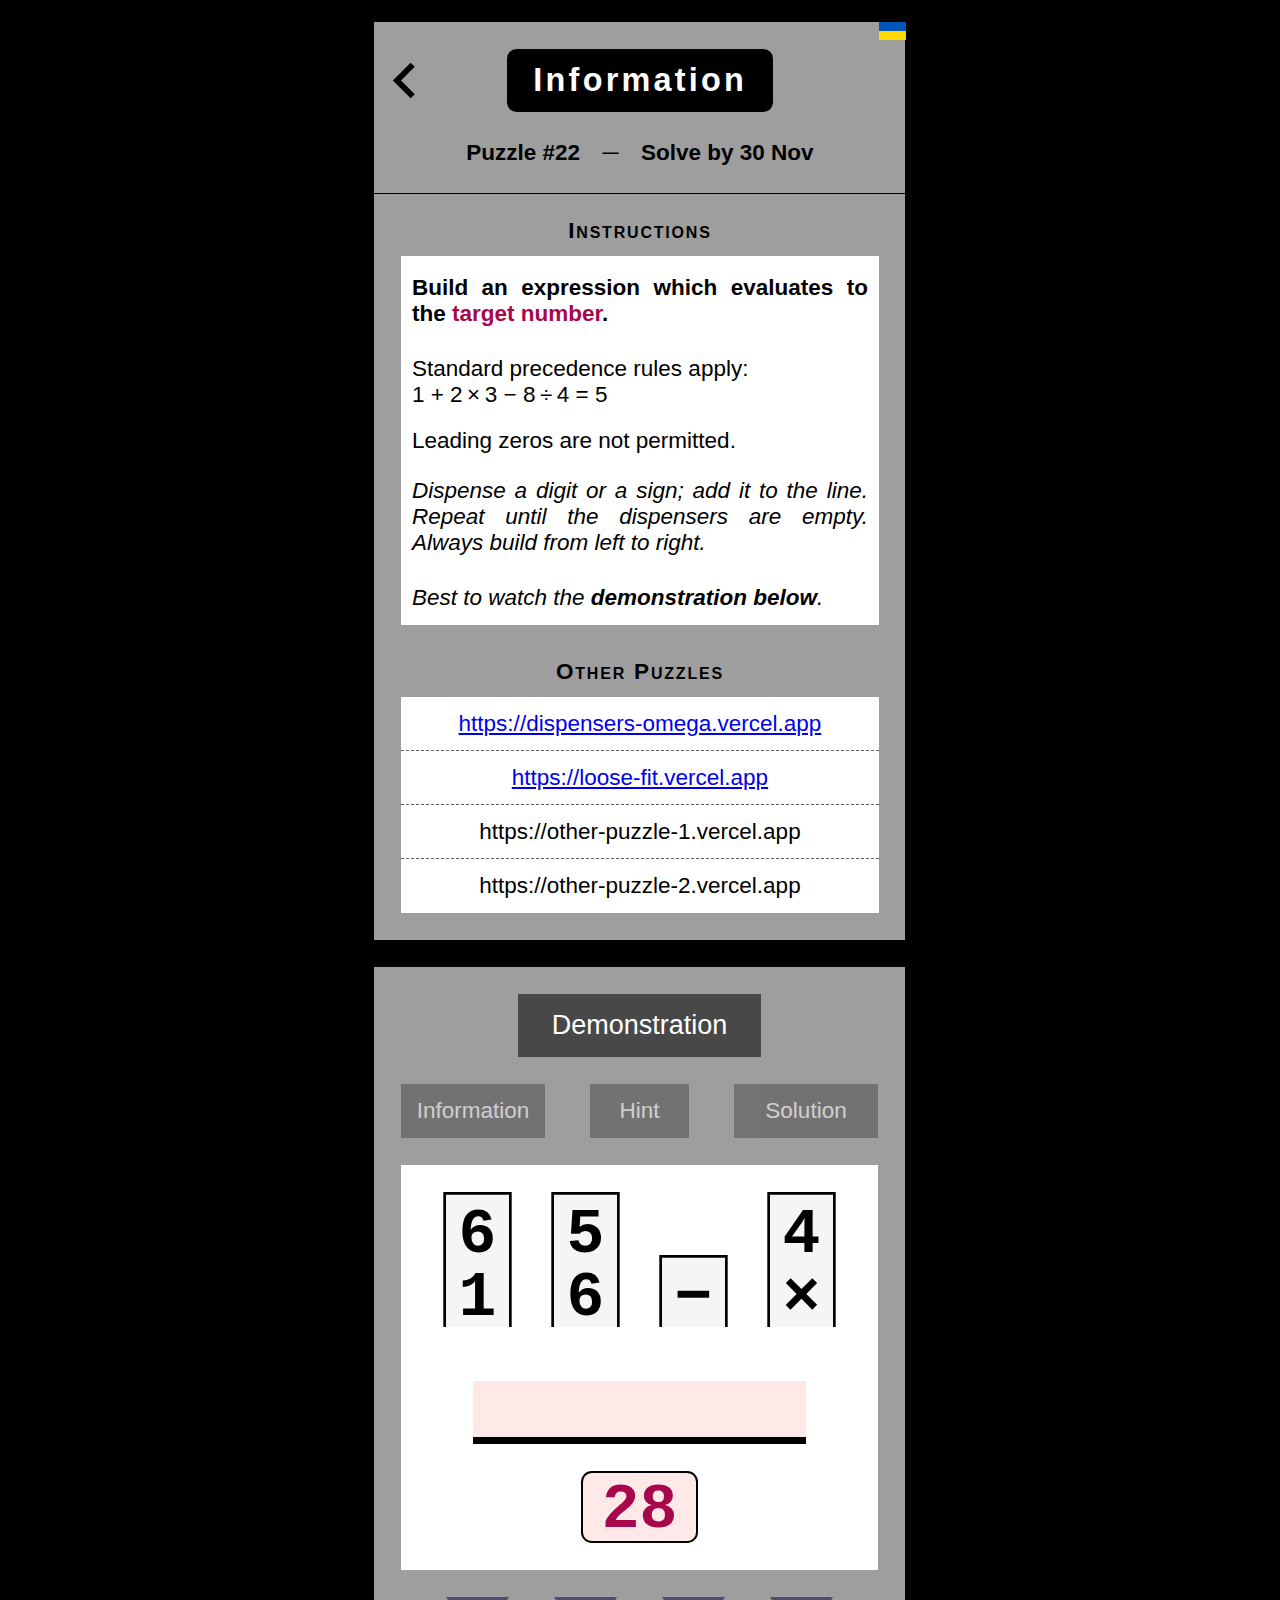
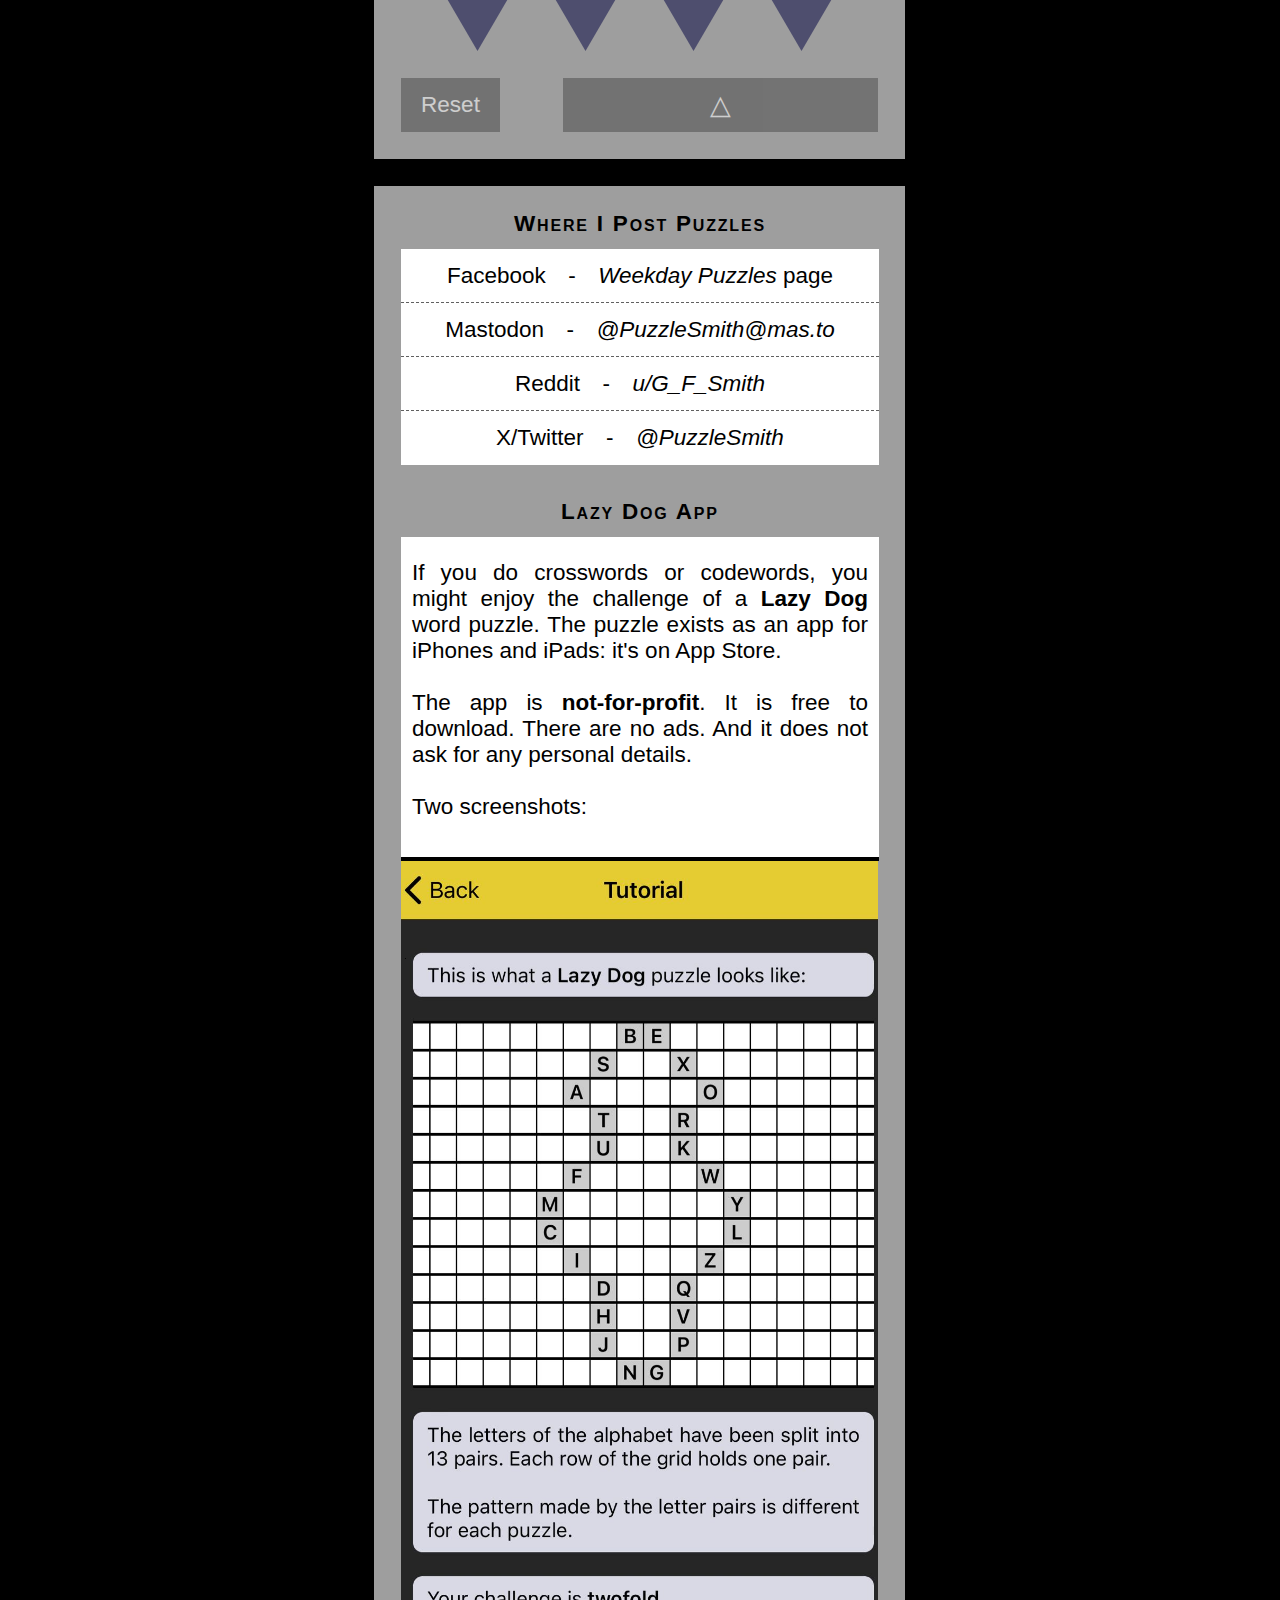
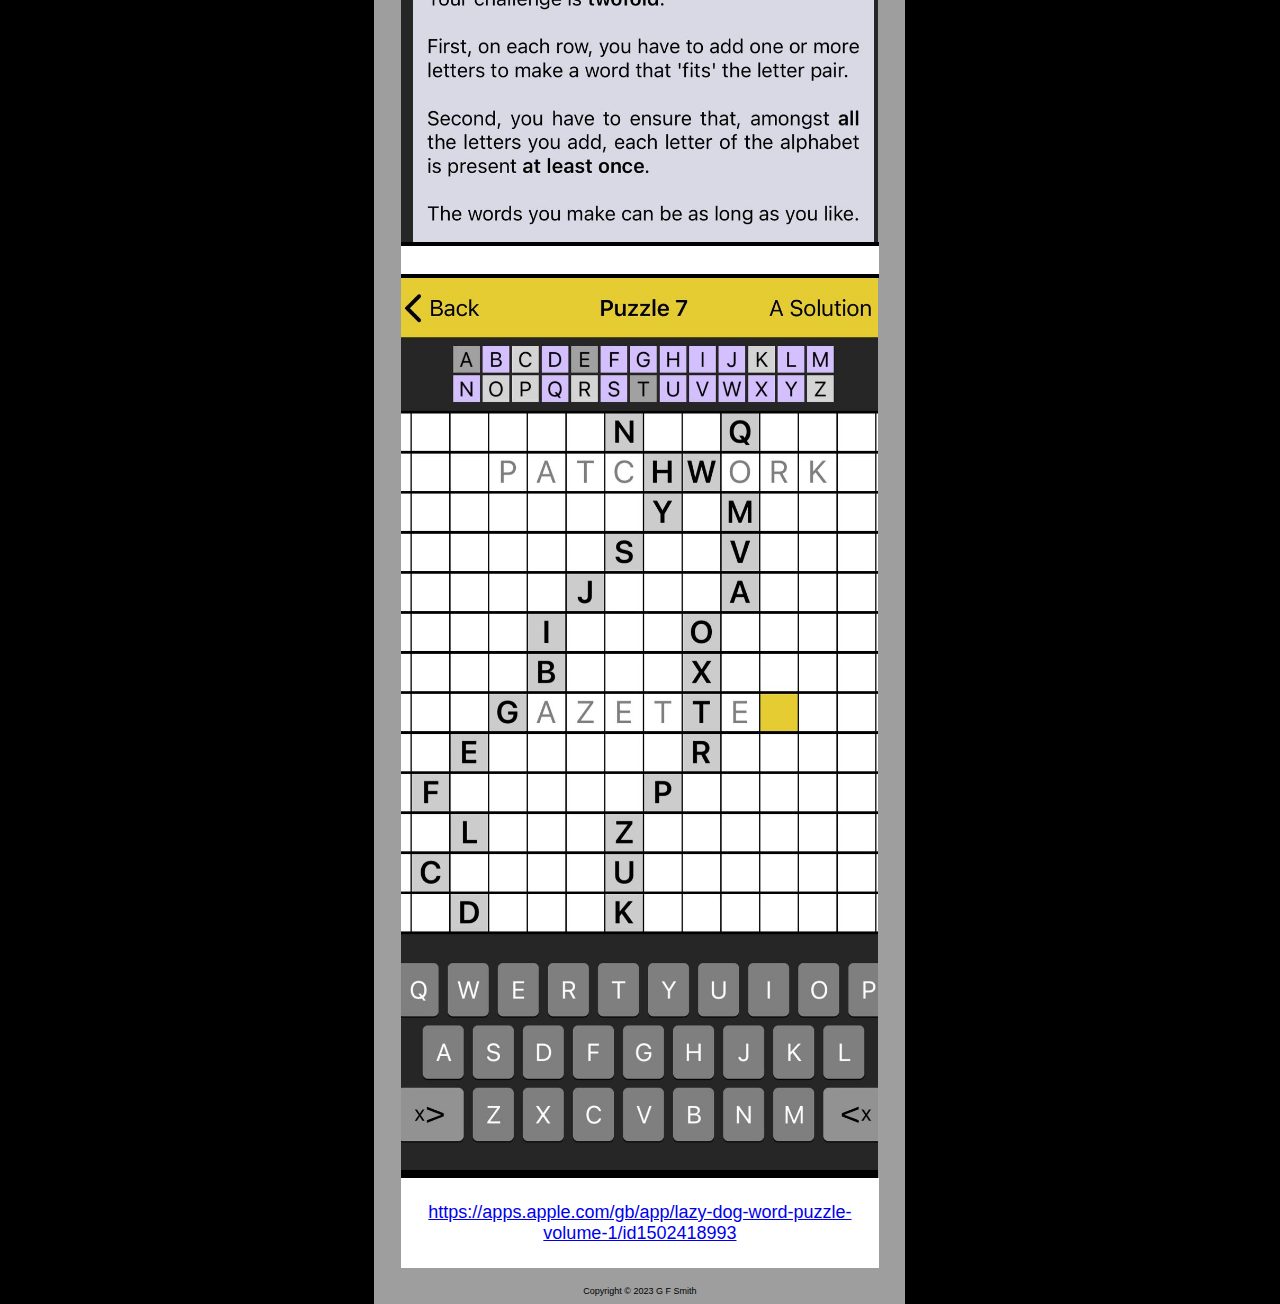
==== commit efc9fe6c: "Add files via upload" ====
--- a/index.html
+++ b/index.html
@@ -4,9 +4,9 @@
 		<meta charset="UTF-8">
 		<meta name="viewport" content="width=device-width, initial-scale=1.0">
 		<title>Dispensers Pi</title>
-		<link id="styling" type="text/css" rel="stylesheet" href="css27.css" media="screen">
+		<link id="styling" type="text/css" rel="stylesheet" href="css28.css" media="screen">
 		<script defer src="puzzleSpec.js"></script>
-		<script defer src="js27.js"></script>
+		<script defer src="js28.js"></script>
 		<script defer src="/_vercel/insights/script.js"></script>
 	</head>
 	<body>
@@ -23,15 +23,21 @@
 			<div id="iwSeparator-1"></div>
 
 			<p id="iwTTInstructions" class="InfoTopicTitle"><strong>Instructions</strong></p>
-			<button id="iwTCInstructions-1" class="InfoTopicContent">
-				<strong>Build an expression which evaluates to the <span id="targetNumber">target number</span>. Empty all of the dispensers.</strong>
+			<button id="iwTCInstructions-1" class="InfoTopicContent Instructions">
+				<strong>Build an expression which evaluates to the <span id="targetNumber">target number</span>.</strong>
 			</button>			
-			<button id="iwTCInstructions-2" class="InfoTopicContent">
+			<button id="iwTCInstructions-2" class="InfoTopicContent Instructions">
 				Standard precedence rules apply:<br>1 &plus; 2&thinsp;&times;&thinsp;3 &minus; 8&thinsp;&divide;&thinsp;4 &equals; 5
 			</button>			
-			<button id="iwTCInstructions-3" class="InfoTopicContent">
+			<button id="iwTCInstructions-3" class="InfoTopicContent Instructions">
 				Leading zeros are not permitted.
 			</button>			
+			<button id="iwTCInstructions-4" class="InfoTopicContent Instructions Italic">
+				Dispense a digit or a sign; add it to the line. Repeat until the dispensers are empty. Always build from left to right.
+			</button>
+			<button id="iwTCInstructions-5" class="InfoTopicContent Instructions Italic">
+				Best to watch the <strong>demonstration below</strong>.
+			</button>
 			<div id="iwSurroundInstructions-top" class="Surround"></div>
 			<div id="iwSurroundInstructions-bottom" class="Surround"></div>
 			<div id="iwSurroundInstructions-left" class="Surround"></div>
--- a/css28.css
+++ b/css28.css
@@ -0,0 +1,1934 @@
+body {
+	font-family: Montserrat, Arial, 'sans-serif';
+/*	font-size: min(calc(90vw / 60), calc(90vh / 119)); */
+	margin: 0;
+	overflow: hidden;
+	background-color: black;
+}
+
+#infoWall {
+	display:none;
+	z-index:1;
+	position:absolute;
+	height:498em;
+	width:59em;
+	grid-template-rows:
+		[riw-s riwUkraineFlag-s]
+		3fr
+		[riwUkraineFlag-e riwName-s]
+		1fr
+		[riwCtrlBack-s]
+		5fr
+		[riwCtrlBack-e]
+		1fr
+		[riwName-e riwPuzzleData-s]
+		9fr
+		[riwPuzzleData-e riwSeparator-1-s]
+		1fr		
+		[riwSeparator-1-e riwSurroundInstructions-top-s]
+		1fr
+		[riwSurroundInstructions-top-e riwSurroundInstructions-lr-s riwTTInstructions-s]
+		5fr
+		[riwTCInstructions-1-s]
+		1fr
+		[riwTTInstructions-e]
+		9fr
+		[riwTCInstructions-1-e riwTCInstructions-2-s]
+		8fr
+		[riwTCInstructions-2-e riwTCInstructions-3-s]
+		5fr
+		[riwTCInstructions-3-e riwTCInstructions-4-s]
+		12fr
+		[riwTCInstructions-4-e riwTCInstructions-5-s]
+		6fr
+		[riwTCInstructions-5-e]
+		1fr
+		[riwSurroundInstructions-lr-e riwSurroundInstructions-bottom-s]
+		1fr
+		[riwSurroundInstructions-bottom-e]
+		1fr
+		[riwTTOtherPuzzles-s]
+		5fr
+		[riwTCDispensersOmega-s]
+		2fr
+		[riwTTOtherPuzzles-e]
+		4fr
+		[riwTCDispensersOmega-e riwTCLooseFit-s]
+		6fr
+		[riwTCLooseFit-e riwTCDispensersLambda-s]
+		6fr
+		[riwTCDispensersLambda-e riwTCLadderet-s]
+		6fr
+		[riwTCLadderet-e]
+		3fr
+		[riwSeparator-2-s]
+		3fr
+		[riwSeparator-2-e riwDoor-s]
+		88fr
+		[riwDoor-e riwSeparator-3-s]
+		3fr
+		[riwSeparator-3-e]
+		2fr
+		[riwTTWhereIPost-s]
+		5fr
+		[riwTCFacebook-s]
+		2fr
+		[riwTTWhereIPost-e]
+		4fr
+		[riwTCFacebook-e riwTCMastodon-s]
+		6fr
+		[riwTCMastodon-e riwTCReddit-s]
+		6fr
+		[riwTCReddit-e riwTCTwitter-s]
+		6fr
+		[riwTCTwitter-e]
+		3fr
+		[riwTTLazyDog-s]
+		5fr
+		[riwTCLazyDog-1-s]
+		1fr
+		[riwTTLazyDog-e]
+		33fr
+		[riwTCLazyDog-1-e riwSeparator-4-s]
+		2fr
+		[riwSeparator-4-e riwTCLazyDog-2-s]
+		109fr
+		[riwTCLazyDog-2-e riwSeparator-5-s]
+		4fr
+		[riwSeparator-5-e riwTCLazyDog-3-s]
+		100fr
+		[riwTCLazyDog-3-e riwTCLazyDog-4-s]
+		10fr
+		[riwTCLazyDog-4-e]
+		2fr
+		[riwCopyright-s]
+		2fr
+		[riwCopyright-e riw-e];
+		
+ 	grid-template-columns:
+		[ciw-s ciwDoor-s ciwSeparator-123-s]
+		1fr
+		[ciwSurroundInstructions-tb-s ciwSurroundInstructions-left-s]
+		1fr
+		[ciwSurroundInstructions-left-e ciwCtrlBack-s]
+		1fr
+		[ciwPuzzleData-s ciwTT-s ciwTC-s ciwSeparator-45-s ciwCopyright-s]
+		4fr
+		[ciwCtrlBack-e]
+		8fr
+		[ciwName-s]
+		30fr
+		[ciwName-e]
+		12fr
+		[ciwPuzzleData-e ciwTT-e ciwTC-e ciwSeparator-45-e ciwCopyright-e ciwUkraineFlag-s]
+		1fr
+		[ciwSurroundInstructions-right-s]
+		1fr
+		[ciwSurroundInstructions-tb-e ciwSurroundInstructions-right-e]
+		1fr
+		[ciwDoor-e ciwSeparator-123-e ciwUkraineFlag-e ciw-e];
+}
+
+#iwCtrlBack {
+	width:5em;
+	height:5em;
+	grid-row:riwCtrlBack-s/riwCtrlBack-e;
+	grid-column:ciwCtrlBack-s/ciwCtrlBack-e;
+}
+
+#iwName {grid-row:riwName-s/riwName-e; grid-column:ciwName-s/ciwName-e;}
+
+#iwUkraineFlag {
+	z-index:3;
+	width:3em;
+	height:3em;
+	grid-row:riwUkraineFlag-s/riwUkraineFlag-e;
+	grid-column:ciwUkraineFlag-s/ciwUkraineFlag-e;
+}
+
+#iwPuzzleData {
+	border:none;
+	margin:0;
+	padding:0;
+	font-size:2.5em;
+	text-align:center;
+	background-color:transparent;
+	color:black;
+	grid-row:riwPuzzleData-s/riwPuzzleData-e;
+	grid-column:ciwPuzzleData-s/ciwPuzzleData-e;
+}
+
+#iwSeparator-1 {
+	background-color:transparent;
+	border-style:solid;
+	border-color:black;
+	border-width:0.1em 0 0 0;
+	grid-row:riwSeparator-1-s/riwSeparator-1-e;
+	grid-column:ciwSeparator-123-s/ciwSeparator-123-e;
+}
+
+#iwSeparator-4 {
+	background-color:white;
+	border-style:solid;
+	border-color:black;
+	border-width:0 0 0.5em 0;
+	grid-row:riwSeparator-4-s/riwSeparator-4-e;
+	grid-column:ciwSeparator-45-s/ciwSeparator-45-e;
+}
+
+#iwSeparator-5 {
+	background-color:white;
+	border-style:solid;
+	border-color:black;
+	border-width:0.5em 0 0.5em 0;
+	grid-row:riwSeparator-5-s/riwSeparator-5-e;
+	grid-column:ciwSeparator-45-s/ciwSeparator-45-e;
+}
+/* #iwSeparator-5 {grid-row:riwSeparator-5-s/riwSeparator-5-e; grid-column:ciwSeparator-45-s/ciwSeparator-45-e;} */
+
+#iwTTInstructions {grid-row:riwTTInstructions-s/riwTTInstructions-e; grid-column:ciwTT-s/ciwTT-e;}
+#iwTCInstructions-1 {grid-row:riwTCInstructions-1-s/riwTCInstructions-1-e; grid-column:ciwTC-s/ciwTC-e;}
+#iwTCInstructions-2 {grid-row:riwTCInstructions-2-s/riwTCInstructions-2-e; grid-column:ciwTC-s/ciwTC-e;}
+#iwTCInstructions-3 {grid-row:riwTCInstructions-3-s/riwTCInstructions-3-e; grid-column:ciwTC-s/ciwTC-e;}
+#iwTCInstructions-4 {grid-row:riwTCInstructions-4-s/riwTCInstructions-4-e; grid-column:ciwTC-s/ciwTC-e;}
+#iwTCInstructions-5 {grid-row:riwTCInstructions-5-s/riwTCInstructions-5-e; grid-column:ciwTC-s/ciwTC-e;}
+
+#iwSurroundInstructions-top {grid-row:riwSurroundInstructions-top-s/riwSurroundInstructions-top-e; grid-column:ciwSurroundInstructions-tb-s/ciwSurroundInstructions-tb-e;}
+#iwSurroundInstructions-bottom {grid-row:riwSurroundInstructions-bottom-s/riwSurroundInstructions-bottom-e; grid-column:ciwSurroundInstructions-tb-s/ciwSurroundInstructions-tb-e;}
+#iwSurroundInstructions-left {grid-row:riwSurroundInstructions-lr-s/riwSurroundInstructions-lr-e; grid-column:ciwSurroundInstructions-left-s/ciwSurroundInstructions-left-e;}
+#iwSurroundInstructions-right {grid-row:riwSurroundInstructions-lr-s/riwSurroundInstructions-lr-e; grid-column:ciwSurroundInstructions-right-s/ciwSurroundInstructions-right-e;}
+
+#iwTTOtherPuzzles {grid-row:riwTTOtherPuzzles-s/riwTTOtherPuzzles-e; grid-column:ciwTT-s/ciwTT-e;}
+
+#iwTCDispensersLambda {
+	border-bottom-width:1px;
+	grid-row:riwTCDispensersLambda-s/riwTCDispensersLambda-e;
+	grid-column:ciwTC-s/ciwTC-e;
+}
+
+#iwTCDispensersOmega {
+	border-bottom-width:1px;
+	grid-row:riwTCDispensersOmega-s/riwTCDispensersOmega-e;
+	grid-column:ciwTC-s/ciwTC-e;
+}
+
+#iwTCLadderet {
+	border-bottom-width:1px;
+	grid-row:riwTCLadderet-s/riwTCLadderet-e;
+	grid-column:ciwTC-s/ciwTC-e;
+}
+
+#iwTCLooseFit {
+	border-bottom-width:1px;
+	grid-row:riwTCLooseFit-s/riwTCLooseFit-e;
+	grid-column:ciwTC-s/ciwTC-e;
+}
+
+#iwTTWhereIPost {grid-row:riwTTWhereIPost-s/riwTTWhereIPost-e; grid-column:ciwTT-s/ciwTT-e;}
+
+#iwTCFacebook {
+	border-bottom-width:1px;
+	grid-row:riwTCFacebook-s/riwTCFacebook-e;
+	grid-column:ciwTC-s/ciwTC-e;
+}
+
+#iwTCMastodon {
+	border-bottom-width:1px;
+	grid-row:riwTCMastodon-s/riwTCMastodon-e;
+	grid-column:ciwTC-s/ciwTC-e;
+}
+
+#iwTCReddit {
+	border-bottom-width:1px;
+	grid-row:riwTCReddit-s/riwTCReddit-e;
+	grid-column:ciwTC-s/ciwTC-e;
+}
+
+#iwTCTwitter {
+	border-bottom-width:0;
+	grid-row:riwTCTwitter-s/riwTCTwitter-e;
+	grid-column:ciwTC-s/ciwTC-e;
+}
+
+#iwTTLazyDog {grid-row:riwTTLazyDog-s/riwTTLazyDog-e; grid-column:ciwTT-s/ciwTT-e;}
+
+#iwTCLazyDog-1 {
+	text-align:justify;
+	border:none;
+	padding:0 0.5em 0 0.5em;
+	font-size:2.5em;
+	grid-row:riwTCLazyDog-1-s/riwTCLazyDog-1-e;
+	grid-column:ciwTC-s/ciwTC-e;
+}
+
+#iwTCLazyDog-2 {
+	height:109em;
+	width:53em;
+	grid-row:riwTCLazyDog-2-s/riwTCLazyDog-2-e;
+	grid-column:ciwTC-s/ciwTC-e;
+}
+
+#iwTCLazyDog-3 {
+	height:100em;
+	width:53em;
+	grid-row:riwTCLazyDog-3-s/riwTCLazyDog-3-e;
+	grid-column:ciwTC-s/ciwTC-e;
+}
+
+#iwTCLazyDog-4 {
+	text-align:center;
+	border:none;
+	padding:0 0.5em 0 0.5em;
+	font-size:2em;
+	grid-row:riwTCLazyDog-4-s/riwTCLazyDog-4-e;
+	grid-column:ciwTC-s/ciwTC-e;
+}
+
+#iwCopyright {
+	background-color:transparent;
+	color:black;
+	text-align:center;
+	grid-row:riwCopyright-s/riwCopyright-e;
+	grid-column:ciwCopyright-s/ciwCopyright-e;
+}
+
+#iwSeparator-2 {grid-row:riwSeparator-2-s/riwSeparator-2-e; grid-column:ciwSeparator-123-s/ciwSeparator-123-e;}
+#iwSeparator-3 {grid-row:riwSeparator-3-s/riwSeparator-3-e; grid-column:ciwSeparator-123-s/ciwSeparator-123-e;}
+
+#iwDoor {
+	grid-row:riwDoor-s/riwDoor-e;
+	grid-column:ciwDoor-s/ciwDoor-e;
+	height:88em;
+	width:59em;
+	display:grid;
+	grid-template-rows:
+		[riwd-s]
+		1fr
+		[riwdSurroundDemonstration-top-s]
+		1fr
+		[riwdSurroundDemonstration-top-e riwdSurroundDemonstration-lr-s]
+		1fr
+		[riwdCtrlDemonstration-s riwdCrossTick-s]
+		7fr
+		[riwdCtrlDemonstration-e riwdCrossTick-e]
+		1fr
+		[riwdSurroundDemonstration-lr-e riwdSurroundDemonstration-bottom-s]
+		1fr
+		[riwdSurroundDemonstration-bottom-e]
+		1fr
+		[riwdCtrlTop-s]
+		1fr
+		[riwdSpotTop-s]
+		4fr
+		[riwdSpotTop-e]
+		1fr
+		[riwdCtrlTop-e]
+		3fr
+		[riwdPanel-s]
+		45fr
+		[riwdPanel-e]
+		3fr
+		[riwdCtrlDispense-s riwdSpotDispense-s]
+		4fr
+		[riwdSpotDispense-e]
+		2fr
+		[riwdCtrlDispense-e]
+		3fr
+		[riwdCtrlBottom-s]
+		1fr
+		[riwdSpotBottom-s]
+		4fr
+		[riwdSpotBottom-e]
+		1fr
+		[riwdCtrlBottom-e]
+		3fr
+		[riwd-e];
+		
+	grid-template-columns:
+		[ciwd-s]
+		3fr
+		[ciwdPanel-s ciwdCtrlInformation-s ciwdCtrlReset-s]
+		3fr
+		[ciwdSpotReset-s]
+		2fr
+		[ciwdCtrlDispense-1-s]
+		1fr
+		[ciwdSpotDispense-1-s]
+		2fr
+		[ciwdSpotReset-e]
+		3fr
+		[ciwdCtrlReset-e ciwdSpotDispense-1-e ciwdSurroundDemonstration-tb-s ciwdSurroundDemonstration-left-s]
+		1fr
+		[ciwdSurroundDemonstration-left-e ciwdCtrlDispense-1-e]
+		1fr
+		[ciwdCtrlDemonstration-s]
+		3fr
+		[ciwdCtrlInformation-e]
+		1fr
+		[ciwdCtrlDispense-2-s]
+		1fr
+		[ciwdCtrlUndispense-s ciwdSpotDispense-2-s]
+		3fr
+		[ciwdCtrlHint-s]
+		2fr
+		[ciwdSpotDispense-2-e]
+		1fr
+		[ciwdSpotHint-s ciwdCtrlDispense-2-e]
+		5fr
+		[ciwdSpotHint-e ciwdCtrlDispense-3-s]
+		1fr
+		[ciwdSpotDispense-3-s]
+		2fr
+		[ciwdCtrlHint-e]
+		1fr
+		[ciwdSpotUndispense-s]
+		2fr
+		[ciwdSpotDispense-3-e]
+		1fr
+		[ciwdCtrlDispense-3-e]
+		1fr
+		[ciwdCtrlSolution-s]
+		1fr
+		[ciwdSpotUndispense-e]
+		2fr
+		[ciwdCtrlDemonstration-e]
+		1fr
+		[ciwdSurroundDemonstration-right-s ciwdCtrlDispense-4-s]
+		1fr
+		[ciwdSurroundDemonstration-tb-e ciwdSurroundDemonstration-right-e ciwdSpotDispense-4-s]
+		1fr
+		[ciwdSpotSolution-s]
+		4fr
+		[ciwdSpotSolution-e ciwdSpotDispense-4-e]
+		1fr
+		[ciwdCtrlDispense-4-e ciwdCrossTick-s]
+		5fr
+		[ciwdPanel-e ciwdCtrlSolution-e ciwdCtrlUndispense-e ciwdCrossTick-e]
+		3fr
+		[ciwd-e];
+}
+
+#iwdCtrlDemonstration {
+	text-align:center;
+	border:none;
+	background-color:#484848;
+	color:white;
+	font-size:3em;
+	grid-row:riwdCtrlDemonstration-s/riwdCtrlDemonstration-e;
+	grid-column:ciwdCtrlDemonstration-s/ciwdCtrlDemonstration-e;
+}
+
+#iwdSurroundDemonstration-top {
+	grid-row:riwdSurroundDemonstration-top-s/riwdSurroundDemonstration-top-e;
+	grid-column:ciwdSurroundDemonstration-tb-s/ciwdSurroundDemonstration-tb-e;
+}
+#iwdSurroundDemonstration-bottom {
+	grid-row:riwdSurroundDemonstration-bottom-s/riwdSurroundDemonstration-bottom-e;
+	grid-column:ciwdSurroundDemonstration-tb-s/ciwdSurroundDemonstration-tb-e;
+}
+#iwdSurroundDemonstration-left {
+	grid-row:riwdSurroundDemonstration-lr-s/riwdSurroundDemonstration-lr-e;
+	grid-column:ciwdSurroundDemonstration-left-s/ciwdSurroundDemonstration-left-e;
+}
+#iwdSurroundDemonstration-right {
+	grid-row:riwdSurroundDemonstration-lr-s/riwdSurroundDemonstration-lr-e;
+	grid-column:ciwdSurroundDemonstration-right-s/ciwdSurroundDemonstration-right-e;
+}
+
+#iwdCrossTick {display:none; grid-row:riwdCrossTick-s/riwdCrossTick-e; grid-column:ciwdCrossTick-s/ciwdCrossTick-e;}
+
+#iwdCtrlInformation {grid-row:riwdCtrlTop-s/riwdCtrlTop-e; grid-column:ciwdCtrlInformation-s/ciwdCtrlInformation-e;}
+
+#iwdCtrlHint {grid-row:riwdCtrlTop-s/riwdCtrlTop-e; grid-column:ciwdCtrlHint-s/ciwdCtrlHint-e;}
+
+#iwdSpotHint {display:none; grid-row:riwdSpotTop-s/riwdSpotTop-e; grid-column:ciwdSpotHint-s/ciwdSpotHint-e;}
+
+#iwdCtrlSolution {grid-row:riwdCtrlTop-s/riwdCtrlTop-e; grid-column:ciwdCtrlSolution-s/ciwdCtrlSolution-e;}
+
+#iwdSpotSolution {display:none; grid-row:riwdSpotTop-s/riwdSpotTop-e; grid-column:ciwdSpotSolution-s/ciwdSpotSolution-e;}
+
+#iwdCtrlDispense-1 {grid-row:riwdCtrlDispense-s/riwdCtrlDispense-e; grid-column:ciwdCtrlDispense-1-s/ciwdCtrlDispense-1-e;}
+#iwdCtrlDispense-2 {grid-row:riwdCtrlDispense-s/riwdCtrlDispense-e; grid-column:ciwdCtrlDispense-2-s/ciwdCtrlDispense-2-e;}
+#iwdCtrlDispense-3 {grid-row:riwdCtrlDispense-s/riwdCtrlDispense-e; grid-column:ciwdCtrlDispense-3-s/ciwdCtrlDispense-3-e;}
+#iwdCtrlDispense-4 {grid-row:riwdCtrlDispense-s/riwdCtrlDispense-e; grid-column:ciwdCtrlDispense-4-s/ciwdCtrlDispense-4-e;}
+
+#iwdSpotDispense-1 {display:none; grid-row:riwdSpotDispense-s/riwdSpotDispense-e; grid-column:ciwdSpotDispense-1-s/ciwdSpotDispense-1-e;}
+#iwdSpotDispense-2 {display:none; grid-row:riwdSpotDispense-s/riwdSpotDispense-e; grid-column:ciwdSpotDispense-2-s/ciwdSpotDispense-2-e;}
+#iwdSpotDispense-3 {display:none; grid-row:riwdSpotDispense-s/riwdSpotDispense-e; grid-column:ciwdSpotDispense-3-s/ciwdSpotDispense-3-e;}
+#iwdSpotDispense-4 {display:none; grid-row:riwdSpotDispense-s/riwdSpotDispense-e; grid-column:ciwdSpotDispense-4-s/ciwdSpotDispense-4-e;}
+
+#iwdCtrlReset {grid-row:riwdCtrlBottom-s/riwdCtrlBottom-e; grid-column:ciwdCtrlReset-s/ciwdCtrlReset-e;}
+#iwdSpotReset {display:none; grid-row:riwdSpotBottom-s/riwdSpotBottom-e; grid-column:ciwdSpotReset-s/ciwdSpotReset-e;}
+
+#iwdCtrlUndispense {grid-row:riwdCtrlBottom-s/riwdCtrlBottom-e; grid-column:ciwdCtrlUndispense-s/ciwdCtrlUndispense-e;}
+#iwdSpotUndispense {display:none; grid-row:riwdSpotBottom-s/riwdSpotBottom-e; grid-column:ciwdSpotUndispense-s/ciwdSpotUndispense-e;}
+
+#iwdPanel {
+	grid-row:riwdPanel-s/riwdPanel-e;
+	grid-column:ciwdPanel-s/ciwdPanel-e;
+	display:grid;
+	height:45em;
+	width:53em;
+	background-color:white;
+	grid-template-rows:
+		[riwdp-s]
+		3fr
+		[riwdpdContainer-2-s riwdpdBorder-2-s riwdpdItem-2-s]
+		7fr
+		[riwdpdContainer-1-s riwdpdBorder-1-s riwdpdItem-1-s]
+		2fr
+		[riwdpdItem-2-e]
+		6fr
+		[riwdpdContainer-e riwdpdBorder-e]
+		1fr
+		[riwdpdItem-1-e]
+		4fr
+		[riwdpExpressionForeground-s]
+		1fr
+		[riwdpExpressionBackground-s]
+		7fr
+		[riwdpExpressionBackground-e]
+		1fr
+		[riwdpExpressionForeground-e]
+		1fr
+		[riwdpTargetForeground-s]
+		1fr
+		[riwdpTargetBackground-s]
+		8fr
+		[riwdpTargetBackground-e]
+		1fr
+		[riwdpTargetForeground-e]
+		2fr
+		[riwdp-e];
+		
+	grid-template-columns:
+		[ciwdp-s]
+		4fr
+		[ciwdpdBorder-1-s]
+		1fr
+		[ciwdpdContainer-1-s ciwdpdItem-1-s]
+		3fr
+		[ciwdpExpression-s]
+		4fr
+		[ciwdpdContainer-1-e ciwdpdItem-1-e]
+		1fr
+		[ciwdpdBorder-1-e]
+		3fr
+		[ciwdpdBorder-2-s]
+		1fr
+		[ciwdpdContainer-2-s ciwdpdItem-2-s]
+		3fr
+		[ciwdpTargetBackground-s ciwdpTargetForeground-s]
+		4fr
+		[ciwdpdContainer-2-e ciwdpdItem-2-e]
+		1fr
+		[ciwdpdBorder-2-e]
+		3fr
+		[ciwdpdBorder-3-s]
+		1fr
+		[ciwdpdContainer-3-s ciwdpdItem-3-s]
+		4fr
+		[ciwdpTargetBackground-e ciwdpTargetForeground-e]
+		3fr
+		[ciwdpdContainer-3-e ciwdpdItem-3-e]
+		1fr
+		[ciwdpdBorder-3-e]
+		3fr
+		[ciwdpdBorder-4-s]
+		1fr
+		[ciwdpdContainer-4-s ciwdpdItem-4-s]
+		4fr
+		[ciwdpExpression-e]
+		3fr
+		[ciwdpdContainer-4-e ciwdpdItem-4-e]
+		1fr
+		[ciwdpdBorder-4-e]
+		4fr
+		[ciwdp-e];
+}
+
+#iwdpdContainer-1 {grid-row:riwdpdContainer-2-s/riwdpdContainer-e; grid-column:ciwdpdContainer-1-s/ciwdpdContainer-1-e;}
+#iwdpdContainer-2 {grid-row:riwdpdContainer-2-s/riwdpdContainer-e; grid-column:ciwdpdContainer-2-s/ciwdpdContainer-2-e;}
+#iwdpdContainer-3 {grid-row:riwdpdContainer-1-s/riwdpdContainer-e; grid-column:ciwdpdContainer-3-s/ciwdpdContainer-3-e;}
+#iwdpdContainer-4 {grid-row:riwdpdContainer-2-s/riwdpdContainer-e; grid-column:ciwdpdContainer-4-s/ciwdpdContainer-4-e;}
+
+#iwdpdBorder-1 {grid-row:riwdpdBorder-2-s/riwdpdBorder-e; grid-column:ciwdpdBorder-1-s/ciwdpdBorder-1-e;}
+#iwdpdBorder-2 {grid-row:riwdpdBorder-2-s/riwdpdBorder-e; grid-column:ciwdpdBorder-2-s/ciwdpdBorder-2-e;}
+#iwdpdBorder-3 {grid-row:riwdpdBorder-1-s/riwdpdBorder-e; grid-column:ciwdpdBorder-3-s/ciwdpdBorder-3-e;}
+#iwdpdBorder-4 {grid-row:riwdpdBorder-2-s/riwdpdBorder-e; grid-column:ciwdpdBorder-4-s/ciwdpdBorder-4-e;}
+
+#iwdpdItem-11 {grid-row:riwdpdItem-1-s/riwdpdItem-1-e; grid-column:ciwdpdItem-1-s/ciwdpdItem-1-e;}
+#iwdpdItem-12 {grid-row:riwdpdItem-2-s/riwdpdItem-2-e; grid-column:ciwdpdItem-1-s/ciwdpdItem-1-e;}
+#iwdpdItem-21 {grid-row:riwdpdItem-1-s/riwdpdItem-1-e; grid-column:ciwdpdItem-2-s/ciwdpdItem-2-e;}
+#iwdpdItem-22 {grid-row:riwdpdItem-2-s/riwdpdItem-2-e; grid-column:ciwdpdItem-2-s/ciwdpdItem-2-e;}
+#iwdpdItem-31 {grid-row:riwdpdItem-1-s/riwdpdItem-1-e; grid-column:ciwdpdItem-3-s/ciwdpdItem-3-e;}
+#iwdpdItem-41 {grid-row:riwdpdItem-1-s/riwdpdItem-1-e; grid-column:ciwdpdItem-4-s/ciwdpdItem-4-e;}
+#iwdpdItem-42 {grid-row:riwdpdItem-2-s/riwdpdItem-2-e; grid-column:ciwdpdItem-4-s/ciwdpdItem-4-e;}
+/*
+#iwdpExpression {
+	font-size:6em;
+	background-color:silver;
+	margin:0;
+	padding:0;
+	grid-row:riwdpExpression-s/riwdpExpression-e;
+	grid-column:ciwdpExpression-s/ciwdpExpression-e;
+}
+
+#iwdpExpressionUnderline {
+	z-index:5;
+	background-color:black;
+	margin:0;
+	padding:0;
+	grid-row:riwdpExpressionUnderline-s/riwdpExpressionUnderline-e;
+	grid-column:ciwdpExpression-s/ciwdpExpression-e;
+}
+*/
+#iwdpExpressionBackground-7 {grid-row:riwdpExpressionBackground-s/riwdpExpressionBackground-e; grid-column:ciwdpExpression-s/ciwdpExpression-e;}
+#iwdpExpressionForeground-7 {grid-row:riwdpExpressionForeground-s/riwdpExpressionForeground-e; grid-column:ciwdpExpression-s/ciwdpExpression-e;}
+#iwdpExpressionOverstrike-7 {grid-row:riwdpExpressionForeground-s/riwdpExpressionForeground-e; grid-column:ciwdpExpression-s/ciwdpExpression-e;}
+
+/* #iwdpTarget {grid-row:riwdpTarget-s/riwdpTarget-e; grid-column:ciwdpTarget-s/ciwdpTarget-e;} */
+#iwdpTargetBackground-2 {grid-row:riwdpTargetBackground-s/riwdpTargetBackground-e; grid-column:ciwdpTargetBackground-s/ciwdpTargetBackground-e;}
+#iwdpTargetForeground-2 {grid-row:riwdpTargetForeground-s/riwdpTargetForeground-e; grid-column:ciwdpTargetForeground-s/ciwdpTargetForeground-e;}
+
+
+
+#mainWall {
+	display:grid;
+	z-index:2;
+	position:absolute;
+	height:888em;
+	width:59em;
+ 	grid-template-columns:
+		[cmw-s cmwDoor-s]
+		14fr		
+		[cmwName-s]
+		31fr
+		[cmwName-e]
+		6fr
+		[cmwCrossTick-s]
+		5fr
+		[cmwCrossTick-e]
+		3fr
+		[cmwDoor-e cmw-e];
+}
+
+#mwName {grid-row:rmwName-s/rmwName-e; grid-column:cmwName-s/cmwName-e;}
+
+#mwCrossTick {display:none; grid-row:rmwCrossTick-s/rmwCrossTick-e; grid-column:cmwCrossTick-s/cmwCrossTick-e;}
+			
+#mwDoor {
+	grid-row:rmwDoor-s/rmwDoor-e;
+	grid-column:cmwDoor-s/cmwDoor-e;
+	display:grid;
+	height:888em;
+	width:59em;
+	grid-template-columns:
+		[cmwd-s]
+		1fr
+		[cmwdSurroundInformation-tb-s cmwdSurroundInformation-left-s]
+		1fr
+		[cmwdSurroundInformation-left-e]
+		1fr
+		[cmwdPanel-s cmwdCtrlInformation-s cmwdCtrlReset-s]
+		3fr
+		[cmwdCtrlDispense-51-s]
+		2fr
+		[cmwdCtrlDispense-41-s]
+		5fr
+		[cmwdCtrlDispense-51-e cmwdCtrlDispense-31-s]
+		1fr
+		[cmwdCtrlReset-e]
+		1fr
+		[cmwdCtrlDispense-41-e]
+		1fr
+		[cmwdCtrlDispense-52-s]
+		3fr
+		[cmwdCtrlInformation-e]
+		1fr
+		[cmwdCtrlDispense-31-e cmwdSurroundInformation-right-s cmwdCtrlDispense-42-s]
+		1fr
+		[cmwdSurroundInformation-tb-e cmwdSurroundInformation-right-e cmwdCtrlUndispense-s]
+		2fr
+		[cmwdCtrlDispense-52-e]
+		1fr
+		[cmwdCtrlHint-s]
+		2fr
+		[cmwdCtrlDispense-32-s cmwdCtrlDispense-53-s]
+		1fr
+		[cmwdCtrlDispense-42-e]
+		5fr
+		[cmwdCtrlDispense-43-s]
+		1fr
+		[cmwdCtrlDispense-32-e cmwdCtrlDispense-53-e]
+		2fr
+		[cmwdCtrlHint-e]
+		1fr
+		[cmwdCtrlDispense-54-s]
+		3fr
+		[cmwdCtrlDispense-43-e cmwdCtrlDispense-33-s]
+		1fr
+		[cmwdCtrlSolution-s]
+		3fr
+		[cmwdCtrlDispense-54-e]
+		1fr
+		[cmwdCtrlDispense-44-s]
+		2fr
+		[cmwdCtrlDispense-33-e cmwdCtrlDispense-55-s]
+		5fr
+		[cmwdCtrlDispense-44-e]
+		2fr
+		[cmwdCtrlDispense-55-e]
+		3fr
+		[cmwdCtrlSolution-e cmwdCtrlUndispense-e cmwdPanel-e]
+		3fr
+		[cmwd-e];
+}
+
+#mwdCtrlInformation {grid-row:rmwdCtrlTop-s/rmwdCtrlTop-e; grid-column:cmwdCtrlInformation-s/cmwdCtrlInformation-e;}
+
+#mwdSurroundInformation-top {grid-row:rmwdSurroundInformation-top-s/rmwdSurroundInformation-top-e; grid-column:cmwdSurroundInformation-tb-s/cmwdSurroundInformation-tb-e;}
+#mwdSurroundInformation-bottom {grid-row:rmwdSurroundInformation-bottom-s/rmwdSurroundInformation-bottom-e; grid-column:cmwdSurroundInformation-tb-s/cmwdSurroundInformation-tb-e;}
+#mwdSurroundInformation-left {grid-row:rmwdSurroundInformation-lr-s/rmwdSurroundInformation-lr-e; grid-column:cmwdSurroundInformation-left-s/cmwdSurroundInformation-left-e;}
+#mwdSurroundInformation-right {grid-row:rmwdSurroundInformation-lr-s/rmwdSurroundInformation-lr-e; grid-column:cmwdSurroundInformation-right-s/cmwdSurroundInformation-right-e;}
+
+#mwdCtrlHint {grid-row:rmwdCtrlTop-s/rmwdCtrlTop-e; grid-column:cmwdCtrlHint-s/cmwdCtrlHint-e;}
+#mwdCtrlSolution {grid-row:rmwdCtrlTop-s/rmwdCtrlTop-e; grid-column:cmwdCtrlSolution-s/cmwdCtrlSolution-e;}
+
+#mwdCtrlReset {grid-row:rmwdCtrlBottom-s/rmwdCtrlBottom-e; grid-column:cmwdCtrlReset-s/cmwdCtrlReset-e;}
+#mwdCtrlUndispense {grid-row:rmwdCtrlBottom-s/rmwdCtrlBottom-e; grid-column:cmwdCtrlUndispense-s/cmwdCtrlUndispense-e;}
+
+#mwdCtrlDispense-31 {display:none; grid-row:rmwdCtrlDispense-s/rmwdCtrlDispense-e; grid-column:cmwdCtrlDispense-31-s/cmwdCtrlDispense-31-e;}
+#mwdCtrlDispense-32 {display:none; grid-row:rmwdCtrlDispense-s/rmwdCtrlDispense-e; grid-column:cmwdCtrlDispense-32-s/cmwdCtrlDispense-32-e;}
+#mwdCtrlDispense-33 {display:none; grid-row:rmwdCtrlDispense-s/rmwdCtrlDispense-e; grid-column:cmwdCtrlDispense-33-s/cmwdCtrlDispense-33-e;}
+
+#mwdCtrlDispense-31Flasher {display:none; grid-row:rmwdCtrlDispense-s/rmwdCtrlDispense-e; grid-column:cmwdCtrlDispense-31-s/cmwdCtrlDispense-31-e;}
+#mwdCtrlDispense-32Flasher {display:none; grid-row:rmwdCtrlDispense-s/rmwdCtrlDispense-e; grid-column:cmwdCtrlDispense-32-s/cmwdCtrlDispense-32-e;}
+#mwdCtrlDispense-33Flasher {display:none; grid-row:rmwdCtrlDispense-s/rmwdCtrlDispense-e; grid-column:cmwdCtrlDispense-33-s/cmwdCtrlDispense-33-e;}
+
+#mwdCtrlDispense-41 {display:none; grid-row:rmwdCtrlDispense-s/rmwdCtrlDispense-e; grid-column:cmwdCtrlDispense-41-s/cmwdCtrlDispense-41-e;}
+#mwdCtrlDispense-42 {display:none; grid-row:rmwdCtrlDispense-s/rmwdCtrlDispense-e; grid-column:cmwdCtrlDispense-42-s/cmwdCtrlDispense-42-e;}
+#mwdCtrlDispense-43 {display:none; grid-row:rmwdCtrlDispense-s/rmwdCtrlDispense-e; grid-column:cmwdCtrlDispense-43-s/cmwdCtrlDispense-43-e;}
+#mwdCtrlDispense-44 {display:none; grid-row:rmwdCtrlDispense-s/rmwdCtrlDispense-e; grid-column:cmwdCtrlDispense-44-s/cmwdCtrlDispense-44-e;}
+
+#mwdCtrlDispense-41Flasher {display:none; grid-row:rmwdCtrlDispense-s/rmwdCtrlDispense-e; grid-column:cmwdCtrlDispense-41-s/cmwdCtrlDispense-41-e;}
+#mwdCtrlDispense-42Flasher {display:none; grid-row:rmwdCtrlDispense-s/rmwdCtrlDispense-e; grid-column:cmwdCtrlDispense-42-s/cmwdCtrlDispense-42-e;}
+#mwdCtrlDispense-43Flasher {display:none; grid-row:rmwdCtrlDispense-s/rmwdCtrlDispense-e; grid-column:cmwdCtrlDispense-43-s/cmwdCtrlDispense-43-e;}
+#mwdCtrlDispense-44Flasher {display:none; grid-row:rmwdCtrlDispense-s/rmwdCtrlDispense-e; grid-column:cmwdCtrlDispense-44-s/cmwdCtrlDispense-44-e;}
+
+#mwdCtrlDispense-51 {display:none; grid-row:rmwdCtrlDispense-s/rmwdCtrlDispense-e; grid-column:cmwdCtrlDispense-51-s/cmwdCtrlDispense-51-e;}
+#mwdCtrlDispense-52 {display:none; grid-row:rmwdCtrlDispense-s/rmwdCtrlDispense-e; grid-column:cmwdCtrlDispense-52-s/cmwdCtrlDispense-52-e;}
+#mwdCtrlDispense-53 {display:none; grid-row:rmwdCtrlDispense-s/rmwdCtrlDispense-e; grid-column:cmwdCtrlDispense-53-s/cmwdCtrlDispense-53-e;}
+#mwdCtrlDispense-54 {display:none; grid-row:rmwdCtrlDispense-s/rmwdCtrlDispense-e; grid-column:cmwdCtrlDispense-54-s/cmwdCtrlDispense-54-e;}
+#mwdCtrlDispense-55 {display:none; grid-row:rmwdCtrlDispense-s/rmwdCtrlDispense-e; grid-column:cmwdCtrlDispense-55-s/cmwdCtrlDispense-55-e;}
+
+#mwdCtrlDispense-51Flasher {display:none; grid-row:rmwdCtrlDispense-s/rmwdCtrlDispense-e; grid-column:cmwdCtrlDispense-51-s/cmwdCtrlDispense-51-e;}
+#mwdCtrlDispense-52Flasher {display:none; grid-row:rmwdCtrlDispense-s/rmwdCtrlDispense-e; grid-column:cmwdCtrlDispense-52-s/cmwdCtrlDispense-52-e;}
+#mwdCtrlDispense-53Flasher {display:none; grid-row:rmwdCtrlDispense-s/rmwdCtrlDispense-e; grid-column:cmwdCtrlDispense-53-s/cmwdCtrlDispense-53-e;}
+#mwdCtrlDispense-54Flasher {display:none; grid-row:rmwdCtrlDispense-s/rmwdCtrlDispense-e; grid-column:cmwdCtrlDispense-54-s/cmwdCtrlDispense-54-e;}
+#mwdCtrlDispense-55Flasher {display:none; grid-row:rmwdCtrlDispense-s/rmwdCtrlDispense-e; grid-column:cmwdCtrlDispense-55-s/cmwdCtrlDispense-55-e;}
+
+#mwdPanel {
+	grid-row:rmwdPanel-s/rmwdPanel-e;
+	grid-column:cmwdPanel-s/cmwdPanel-e;
+	display:grid;
+	height:888em;
+	width:53em;
+	background-color:white;
+	grid-template-columns:
+		[cmwdp-s]
+		4fr
+		[cmwdpExpression-9-s]
+		2fr
+		[cmwdpExpression-8-s]
+		2fr
+		[cmwdpExpression-7-s]
+		9fr
+		[cmwdpTargetBackground-4-s cmwdpTargetForeground-4-s]
+		2fr
+		[cmwdpTargetBackground-3-s cmwdpTargetForeground-3-s]
+		1fr
+		[cmwdpTargetBackground-2-s cmwdpTargetForeground-2-s]
+		1fr
+		[cmwdpTargetBackground-1-s cmwdpTargetForeground-1-s]
+		11fr
+		[cmwdpTargetBackground-1-e cmwdpTargetForeground-1-e]
+		1fr
+		[cmwdpTargetBackground-2-e cmwdpTargetForeground-2-e]
+		1fr
+		[cmwdpTargetBackground-3-e cmwdpTargetForeground-3-e]
+		2fr
+		[cmwdpTargetBackground-4-e cmwdpTargetForeground-4-e]
+		9fr
+		[cmwdpExpression-7-e]
+		2fr
+		[cmwdpExpression-8-e]
+		2fr
+		[cmwdpExpression-9-e]
+		4fr
+		[cmwdp-e];
+}
+/*
+#mwdpExpression {
+	font-size:6em;
+	background-color: silver;
+	margin:0;
+	padding:0;
+	grid-row:rmwdpExpression-s/rmwdpExpression-e;
+	grid-column:cmwdpExpression-s/cmwdpExpression-e;
+}
+*/
+#mwdpExpressionBackground-7 {display:none; grid-row:rmwdpExpressionBackground-s/rmwdpExpressionBackground-e; grid-column:cmwdpExpression-7-s/cmwdpExpression-7-e;}
+#mwdpExpressionForeground-7 {display:none; grid-row:rmwdpExpressionForeground-s/rmwdpExpressionForeground-e; grid-column:cmwdpExpression-7-s/cmwdpExpression-7-e;}
+#mwdpExpressionOverstrike-7 {display:none; grid-row:rmwdpExpressionForeground-s/rmwdpExpressionForeground-e; grid-column:cmwdpExpression-7-s/cmwdpExpression-7-e;}
+
+#mwdpExpressionBackground-8 {display:none; grid-row:rmwdpExpressionBackground-s/rmwdpExpressionBackground-e; grid-column:cmwdpExpression-8-s/cmwdpExpression-8-e;}
+#mwdpExpressionForeground-8 {display:none; grid-row:rmwdpExpressionForeground-s/rmwdpExpressionForeground-e; grid-column:cmwdpExpression-8-s/cmwdpExpression-8-e;}
+#mwdpExpressionOverstrike-8 {display:none; grid-row:rmwdpExpressionForeground-s/rmwdpExpressionForeground-e; grid-column:cmwdpExpression-8-s/cmwdpExpression-8-e;}
+
+#mwdpExpressionBackground-9 {display:none; grid-row:rmwdpExpressionBackground-s/rmwdpExpressionBackground-e; grid-column:cmwdpExpression-9-s/cmwdpExpression-9-e;}
+#mwdpExpressionForeground-9 {display:none; grid-row:rmwdpExpressionForeground-s/rmwdpExpressionForeground-e; grid-column:cmwdpExpression-9-s/cmwdpExpression-9-e;}
+#mwdpExpressionOverstrike-9 {display:none; grid-row:rmwdpExpressionForeground-s/rmwdpExpressionForeground-e; grid-column:cmwdpExpression-9-s/cmwdpExpression-9-e;}
+
+/*
+#mwdpExpressionUnderline {
+	z-index:5;
+	background-color: black;
+	margin:0;
+	padding:0;
+	grid-row:rmwdpExpressionUnderline-s/rmwdpExpressionUnderline-e;
+	grid-column:cmwdpExpression-s/cmwdpExpression-e;
+}
+*/
+/*#mwdpTarget-1 {grid-row:rmwdpTarget-1-s/rmwdpTarget-1-e; grid-column:cmwdpTarget-1-s/cmwdpTarget-1-e;} */
+#mwdpTargetBackground-1 {display:none; grid-row:rmwdpTargetBackground-s/rmwdpTargetBackground-e; grid-column:cmwdpTargetBackground-1-s/cmwdpTargetBackground-1-e;}
+#mwdpTargetForeground-1 {display:none; grid-row:rmwdpTargetForeground-s/rmwdpTargetForeground-e; grid-column:cmwdpTargetForeground-1-s/cmwdpTargetForeground-1-e;}
+
+#mwdpTargetBackground-2 {display:none; grid-row:rmwdpTargetBackground-s/rmwdpTargetBackground-e; grid-column:cmwdpTargetBackground-2-s/cmwdpTargetBackground-2-e;}
+#mwdpTargetForeground-2 {display:none; grid-row:rmwdpTargetForeground-s/rmwdpTargetForeground-e; grid-column:cmwdpTargetForeground-2-s/cmwdpTargetForeground-2-e;}
+
+#mwdpTargetBackground-3 {display:none; grid-row:rmwdpTargetBackground-s/rmwdpTargetBackground-e; grid-column:cmwdpTargetBackground-3-s/cmwdpTargetBackground-3-e;}
+#mwdpTargetForeground-3 {display:none; grid-row:rmwdpTargetForeground-s/rmwdpTargetForeground-e; grid-column:cmwdpTargetForeground-3-s/cmwdpTargetForeground-3-e;}
+
+#mwdpTargetBackground-4 {display:none; grid-row:rmwdpTargetBackground-s/rmwdpTargetBackground-e; grid-column:cmwdpTargetBackground-4-s/cmwdpTargetBackground-4-e;}
+#mwdpTargetForeground-4 {display:none; grid-row:rmwdpTargetForeground-s/rmwdpTargetForeground-e; grid-column:cmwdpTargetForeground-4-s/cmwdpTargetForeground-4-e;}
+
+#mwdpDispensers-24 {
+	display:none;
+	z-index:4;
+	grid-row:rmwdpDispensers-hn-s/rmwdpDispensers-hn-e;
+	grid-column:cmwdp-s/cmwdp-e;
+	height:888em;
+	width:53em;
+	background-color:transparent;
+	grid-template-rows:
+		[rmwdpd-24-s rmwdpdContainer-24-2-s rmwdpdBorder-24-2-s rmwdpdItem-24-2-s]
+		7fr
+		[rmwdpdContainer-24-1-s rmwdpdBorder-24-1-s rmwdpdItem-24-1-s]
+		2fr
+		[rmwdpdItem-24-2-e]
+		6fr
+		[rmwdpdContainer-24-e rmwdpdBorder-24-e]
+		1fr
+		[rmwdpdItem-24-1-e rmwdpd-24-e];
+
+	grid-template-columns:
+		[cmwdpd-24-s]
+		4fr
+		[cmwdpdBorder-24-1-s]
+		1fr
+		[cmwdpdContainer-24-1-s]
+		1fr
+		[cmwdpdItem-24-1-s]
+		5fr
+		[cmwdpdItem-24-1-e]
+		1fr
+		[cmwdpdContainer-24-1-e]
+		1fr
+		[cmwdpdBorder-24-1-e]
+		3fr
+		[cmwdpdBorder-24-2-s]
+		1fr
+		[cmwdpdContainer-24-2-s]
+		1fr
+		[cmwdpdItem-24-2-s]
+		5fr
+		[cmwdpdItem-24-2-e]
+		1fr
+		[cmwdpdContainer-24-2-e]
+		1fr
+		[cmwdpdBorder-24-2-e]
+		3fr
+		[cmwdpdBorder-24-3-s]
+		1fr
+		[cmwdpdContainer-24-3-s]
+		1fr
+		[cmwdpdItem-24-3-s]
+		5fr
+		[cmwdpdItem-24-3-e]
+		1fr
+		[cmwdpdContainer-24-3-e]
+		1fr
+		[cmwdpdBorder-24-3-e]
+		3fr
+		[cmwdpdBorder-24-4-s]
+		1fr
+		[cmwdpdContainer-24-4-s]
+		1fr
+		[cmwdpdItem-24-4-s]
+		5fr
+		[cmwdpdItem-24-4-e]
+		1fr
+		[cmwdpdContainer-24-4-e]
+		1fr
+		[cmwdpdBorder-24-4-e]
+		4fr
+		[cmwdpd-24-e];
+}
+
+#mwdpdContainer-24-11 {display:none; grid-row:rmwdpdContainer-24-1-s/rmwdpdContainer-24-e; grid-column:cmwdpdContainer-24-1-s/cmwdpdContainer-24-1-e;}
+#mwdpdContainer-24-12 {display:none; grid-row:rmwdpdContainer-24-2-s/rmwdpdContainer-24-e; grid-column:cmwdpdContainer-24-1-s/cmwdpdContainer-24-1-e;}
+#mwdpdContainer-24-21 {display:none; grid-row:rmwdpdContainer-24-1-s/rmwdpdContainer-24-e; grid-column:cmwdpdContainer-24-2-s/cmwdpdContainer-24-2-e;}
+#mwdpdContainer-24-22 {display:none; grid-row:rmwdpdContainer-24-2-s/rmwdpdContainer-24-e; grid-column:cmwdpdContainer-24-2-s/cmwdpdContainer-24-2-e;}
+#mwdpdContainer-24-31 {display:none; grid-row:rmwdpdContainer-24-1-s/rmwdpdContainer-24-e; grid-column:cmwdpdContainer-24-3-s/cmwdpdContainer-24-3-e;}
+#mwdpdContainer-24-32 {display:none; grid-row:rmwdpdContainer-24-2-s/rmwdpdContainer-24-e; grid-column:cmwdpdContainer-24-3-s/cmwdpdContainer-24-3-e;}
+#mwdpdContainer-24-41 {display:none; grid-row:rmwdpdContainer-24-1-s/rmwdpdContainer-24-e; grid-column:cmwdpdContainer-24-4-s/cmwdpdContainer-24-4-e;}
+#mwdpdContainer-24-42 {display:none; grid-row:rmwdpdContainer-24-2-s/rmwdpdContainer-24-e; grid-column:cmwdpdContainer-24-4-s/cmwdpdContainer-24-4-e;}
+
+#mwdpdBorder-24-11 {display:none; grid-row:rmwdpdBorder-24-1-s/rmwdpdBorder-24-e; grid-column:cmwdpdBorder-24-1-s/cmwdpdBorder-24-1-e;}
+#mwdpdBorder-24-12 {display:none; grid-row:rmwdpdBorder-24-2-s/rmwdpdBorder-24-e; grid-column:cmwdpdBorder-24-1-s/cmwdpdBorder-24-1-e;}
+#mwdpdBorder-24-21 {display:none; grid-row:rmwdpdBorder-24-1-s/rmwdpdBorder-24-e; grid-column:cmwdpdBorder-24-2-s/cmwdpdBorder-24-2-e;}
+#mwdpdBorder-24-22 {display:none; grid-row:rmwdpdBorder-24-2-s/rmwdpdBorder-24-e; grid-column:cmwdpdBorder-24-2-s/cmwdpdBorder-24-2-e;}
+#mwdpdBorder-24-31 {display:none; grid-row:rmwdpdBorder-24-1-s/rmwdpdBorder-24-e; grid-column:cmwdpdBorder-24-3-s/cmwdpdBorder-24-3-e;}
+#mwdpdBorder-24-32 {display:none; grid-row:rmwdpdBorder-24-2-s/rmwdpdBorder-24-e; grid-column:cmwdpdBorder-24-3-s/cmwdpdBorder-24-3-e;}
+#mwdpdBorder-24-41 {display:none; grid-row:rmwdpdBorder-24-1-s/rmwdpdBorder-24-e; grid-column:cmwdpdBorder-24-4-s/cmwdpdBorder-24-4-e;}
+#mwdpdBorder-24-42 {display:none; grid-row:rmwdpdBorder-24-2-s/rmwdpdBorder-24-e; grid-column:cmwdpdBorder-24-4-s/cmwdpdBorder-24-4-e;}
+
+#mwdpdItem-24-11 {display:none; z-index:5; grid-row:rmwdpdItem-24-1-s/rmwdpdItem-24-1-e; grid-column:cmwdpdItem-24-1-s/cmwdpdItem-24-1-e;}
+#mwdpdItem-24-12 {display:none; z-index:5; grid-row:rmwdpdItem-24-2-s/rmwdpdItem-24-2-e; grid-column:cmwdpdItem-24-1-s/cmwdpdItem-24-1-e;}
+#mwdpdItem-24-21 {display:none; z-index:5; grid-row:rmwdpdItem-24-1-s/rmwdpdItem-24-1-e; grid-column:cmwdpdItem-24-2-s/cmwdpdItem-24-2-e;}
+#mwdpdItem-24-22 {display:none; z-index:5; grid-row:rmwdpdItem-24-2-s/rmwdpdItem-24-2-e; grid-column:cmwdpdItem-24-2-s/cmwdpdItem-24-2-e;}
+#mwdpdItem-24-31 {display:none; z-index:5; grid-row:rmwdpdItem-24-1-s/rmwdpdItem-24-1-e; grid-column:cmwdpdItem-24-3-s/cmwdpdItem-24-3-e;}
+#mwdpdItem-24-32 {display:none; z-index:5; grid-row:rmwdpdItem-24-2-s/rmwdpdItem-24-2-e; grid-column:cmwdpdItem-24-3-s/cmwdpdItem-24-3-e;}
+#mwdpdItem-24-41 {display:none; z-index:5; grid-row:rmwdpdItem-24-1-s/rmwdpdItem-24-1-e; grid-column:cmwdpdItem-24-4-s/cmwdpdItem-24-4-e;}
+#mwdpdItem-24-42 {display:none; z-index:5; grid-row:rmwdpdItem-24-2-s/rmwdpdItem-24-2-e; grid-column:cmwdpdItem-24-4-s/cmwdpdItem-24-4-e;}
+
+#mwdpDispensers-25 {
+	display:none;
+	z-index:4;
+	grid-row:rmwdpDispensers-hn-s/rmwdpDispensers-hn-e;
+	grid-column:cmwdp-s/cmwdp-e;
+	height:888em;
+	width:53em;
+	background-color:transparent;
+	grid-template-rows:
+		[rmwdpd-25-s rmwdpdContainer-25-2-s rmwdpdBorder-25-2-s rmwdpdItem-25-2-s]
+		7fr
+		[rmwdpdContainer-25-1-s rmwdpdBorder-25-1-s rmwdpdItem-25-1-s]
+		2fr
+		[rmwdpdItem-25-2-e]
+		6fr
+		[rmwdpdContainer-25-e rmwdpdBorder-25-e]
+		1fr
+		[rmwdpdItem-25-1-e rmwdpd-25-e];
+
+	grid-template-columns:
+		[cmwdpd-25-s]
+		2fr
+		[cmwdpdBorder-25-1-s]
+		1fr
+		[cmwdpdContainer-25-1-s]
+		1fr
+		[cmwdpdItem-25-1-s]
+		5fr
+		[cmwdpdItem-25-1-e]
+		1fr
+		[cmwdpdContainer-25-1-e]
+		1fr
+		[cmwdpdBorder-25-1-e]
+		1fr
+		[cmwdpdBorder-25-2-s]
+		1fr
+		[cmwdpdContainer-25-2-s]
+		1fr
+		[cmwdpdItem-25-2-s]
+		5fr
+		[cmwdpdItem-25-2-e]
+		1fr
+		[cmwdpdContainer-25-2-e]
+		1fr
+		[cmwdpdBorder-25-2-e]
+		1fr
+		[cmwdpdBorder-25-3-s]
+		1fr
+		[cmwdpdContainer-25-3-s]
+		1fr
+		[cmwdpdItem-25-3-s]
+		5fr
+		[cmwdpdItem-25-3-e]
+		1fr
+		[cmwdpdContainer-25-3-e]
+		1fr
+		[cmwdpdBorder-25-3-e]
+		1fr
+		[cmwdpdBorder-25-4-s]
+		1fr
+		[cmwdpdContainer-25-4-s]
+		1fr
+		[cmwdpdItem-25-4-s]
+		5fr
+		[cmwdpdItem-25-4-e]
+		1fr
+		[cmwdpdContainer-25-4-e]
+		1fr
+		[cmwdpdBorder-25-4-e]
+		1fr
+		[cmwdpdBorder-25-5-s]
+		1fr
+		[cmwdpdContainer-25-5-s]
+		1fr
+		[cmwdpdItem-25-5-s]
+		5fr
+		[cmwdpdItem-25-5-e]
+		1fr
+		[cmwdpdContainer-25-5-e]
+		1fr
+		[cmwdpdBorder-25-5-e]
+		2fr
+		[cmwdpd-25-e];
+}
+
+#mwdpdContainer-25-11 {display:none; grid-row:rmwdpdContainer-25-1-s/rmwdpdContainer-25-e; grid-column:cmwdpdContainer-25-1-s/cmwdpdContainer-25-1-e;}
+#mwdpdContainer-25-12 {display:none; grid-row:rmwdpdContainer-25-2-s/rmwdpdContainer-25-e; grid-column:cmwdpdContainer-25-1-s/cmwdpdContainer-25-1-e;}
+#mwdpdContainer-25-21 {display:none; grid-row:rmwdpdContainer-25-1-s/rmwdpdContainer-25-e; grid-column:cmwdpdContainer-25-2-s/cmwdpdContainer-25-2-e;}
+#mwdpdContainer-25-22 {display:none; grid-row:rmwdpdContainer-25-2-s/rmwdpdContainer-25-e; grid-column:cmwdpdContainer-25-2-s/cmwdpdContainer-25-2-e;}
+#mwdpdContainer-25-31 {display:none; grid-row:rmwdpdContainer-25-1-s/rmwdpdContainer-25-e; grid-column:cmwdpdContainer-25-3-s/cmwdpdContainer-25-3-e;}
+#mwdpdContainer-25-32 {display:none; grid-row:rmwdpdContainer-25-2-s/rmwdpdContainer-25-e; grid-column:cmwdpdContainer-25-3-s/cmwdpdContainer-25-3-e;}
+#mwdpdContainer-25-41 {display:none; grid-row:rmwdpdContainer-25-1-s/rmwdpdContainer-25-e; grid-column:cmwdpdContainer-25-4-s/cmwdpdContainer-25-4-e;}
+#mwdpdContainer-25-42 {display:none; grid-row:rmwdpdContainer-25-2-s/rmwdpdContainer-25-e; grid-column:cmwdpdContainer-25-4-s/cmwdpdContainer-25-4-e;}
+#mwdpdContainer-25-51 {display:none; grid-row:rmwdpdContainer-25-1-s/rmwdpdContainer-25-e; grid-column:cmwdpdContainer-25-5-s/cmwdpdContainer-25-5-e;}
+#mwdpdContainer-25-52 {display:none; grid-row:rmwdpdContainer-25-2-s/rmwdpdContainer-25-e; grid-column:cmwdpdContainer-25-5-s/cmwdpdContainer-25-5-e;}
+
+#mwdpdBorder-25-11 {display:none; grid-row:rmwdpdBorder-25-1-s/rmwdpdBorder-25-e; grid-column:cmwdpdBorder-25-1-s/cmwdpdBorder-25-1-e;}
+#mwdpdBorder-25-12 {display:none; grid-row:rmwdpdBorder-25-2-s/rmwdpdBorder-25-e; grid-column:cmwdpdBorder-25-1-s/cmwdpdBorder-25-1-e;}
+#mwdpdBorder-25-21 {display:none; grid-row:rmwdpdBorder-25-1-s/rmwdpdBorder-25-e; grid-column:cmwdpdBorder-25-2-s/cmwdpdBorder-25-2-e;}
+#mwdpdBorder-25-22 {display:none; grid-row:rmwdpdBorder-25-2-s/rmwdpdBorder-25-e; grid-column:cmwdpdBorder-25-2-s/cmwdpdBorder-25-2-e;}
+#mwdpdBorder-25-31 {display:none; grid-row:rmwdpdBorder-25-1-s/rmwdpdBorder-25-e; grid-column:cmwdpdBorder-25-3-s/cmwdpdBorder-25-3-e;}
+#mwdpdBorder-25-32 {display:none; grid-row:rmwdpdBorder-25-2-s/rmwdpdBorder-25-e; grid-column:cmwdpdBorder-25-3-s/cmwdpdBorder-25-3-e;}
+#mwdpdBorder-25-41 {display:none; grid-row:rmwdpdBorder-25-1-s/rmwdpdBorder-25-e; grid-column:cmwdpdBorder-25-4-s/cmwdpdBorder-25-4-e;}
+#mwdpdBorder-25-42 {display:none; grid-row:rmwdpdBorder-25-2-s/rmwdpdBorder-25-e; grid-column:cmwdpdBorder-25-4-s/cmwdpdBorder-25-4-e;}
+#mwdpdBorder-25-51 {display:none; grid-row:rmwdpdBorder-25-1-s/rmwdpdBorder-25-e; grid-column:cmwdpdBorder-25-5-s/cmwdpdBorder-25-5-e;}
+#mwdpdBorder-25-52 {display:none; grid-row:rmwdpdBorder-25-2-s/rmwdpdBorder-25-e; grid-column:cmwdpdBorder-25-5-s/cmwdpdBorder-25-5-e;}
+
+#mwdpdItem-25-11 {display:none; z-index:5; grid-row:rmwdpdItem-25-1-s/rmwdpdItem-25-1-e; grid-column:cmwdpdItem-25-1-s/cmwdpdItem-25-1-e;}
+#mwdpdItem-25-12 {display:none; z-index:5; grid-row:rmwdpdItem-25-2-s/rmwdpdItem-25-2-e; grid-column:cmwdpdItem-25-1-s/cmwdpdItem-25-1-e;}
+#mwdpdItem-25-21 {display:none; z-index:5; grid-row:rmwdpdItem-25-1-s/rmwdpdItem-25-1-e; grid-column:cmwdpdItem-25-2-s/cmwdpdItem-25-2-e;}
+#mwdpdItem-25-22 {display:none; z-index:5; grid-row:rmwdpdItem-25-2-s/rmwdpdItem-25-2-e; grid-column:cmwdpdItem-25-2-s/cmwdpdItem-25-2-e;}
+#mwdpdItem-25-31 {display:none; z-index:5; grid-row:rmwdpdItem-25-1-s/rmwdpdItem-25-1-e; grid-column:cmwdpdItem-25-3-s/cmwdpdItem-25-3-e;}
+#mwdpdItem-25-32 {display:none; z-index:5; grid-row:rmwdpdItem-25-2-s/rmwdpdItem-25-2-e; grid-column:cmwdpdItem-25-3-s/cmwdpdItem-25-3-e;}
+#mwdpdItem-25-41 {display:none; z-index:5; grid-row:rmwdpdItem-25-1-s/rmwdpdItem-25-1-e; grid-column:cmwdpdItem-25-4-s/cmwdpdItem-25-4-e;}
+#mwdpdItem-25-42 {display:none; z-index:5; grid-row:rmwdpdItem-25-2-s/rmwdpdItem-25-2-e; grid-column:cmwdpdItem-25-4-s/cmwdpdItem-25-4-e;}
+#mwdpdItem-25-51 {display:none; z-index:5; grid-row:rmwdpdItem-25-1-s/rmwdpdItem-25-1-e; grid-column:cmwdpdItem-25-5-s/cmwdpdItem-25-5-e;}
+#mwdpdItem-25-52 {display:none; z-index:5; grid-row:rmwdpdItem-25-2-s/rmwdpdItem-25-2-e; grid-column:cmwdpdItem-25-5-s/cmwdpdItem-25-5-e;}
+
+#mwdpDispensers-33 {
+	display:none;
+	z-index:4;
+	grid-row:rmwdpDispensers-hn-s/rmwdpDispensers-hn-e;
+	grid-column:cmwdp-s/cmwdp-e;
+	height:888em;
+	width:53em;
+	background-color:transparent;
+/*	grid-template-rows:
+		[rmwdpd-33-s rmwdpdContainer-33-3-s rmwdpdItem-33-3-s]
+		7fr
+		[rmwdpdItem-33-3-e rmwdpdContainer-33-2-s rmwdpdItem-33-2-s]
+		7fr
+		[rmwdpdItem-33-2-e rmwdpdContainer-33-1-s rmwdpdItem-33-1-s]
+		7fr
+		[rmwdpdItem-33-1-e rmwdpdContainer-33-e rmwdpd-33-e]; */
+	grid-template-rows:
+		[rmwdpd-33-s rmwdpdContainer-33-3-s rmwdpdBorder-33-3-s rmwdpdItem-33-3-s]
+		7fr
+		[rmwdpdContainer-33-2-s rmwdpdBorder-33-2-s rmwdpdItem-33-2-s]
+		2fr
+		[rmwdpdItem-33-3-e]
+		5fr
+		[rmwdpdContainer-33-1-s rmwdpdBorder-33-1-s rmwdpdItem-33-1-s]
+		2fr
+		[rmwdpdItem-33-2-e]
+		6fr
+		[rmwdpdContainer-33-e rmwdpdBorder-33-e]
+		1fr
+		[rmwdpdItem-33-1-e rmwdpd-33-e];
+
+	grid-template-columns:
+		[cmwdpd-33-s]
+		9fr
+		[cmwdpdBorder-33-1-s]
+		1fr
+		[cmwdpdContainer-33-1-s cmwdpdItem-33-1-s]
+		7fr
+		[cmwdpdContainer-33-1-e cmwdpdItem-33-1-e]
+		1fr
+		[cmwdpdBorder-33-1-e]
+		4fr
+		[cmwdpdBorder-33-2-s]
+		1fr
+		[cmwdpdContainer-33-2-s cmwdpdItem-33-2-s]
+		7fr
+		[cmwdpdContainer-33-2-e cmwdpdItem-33-2-e]
+		1fr
+		[cmwdpdBorder-33-2-e]
+		4fr
+		[cmwdpdBorder-33-3-s]
+		1fr
+		[cmwdpdContainer-33-3-s cmwdpdItem-33-3-s]
+		7fr
+		[cmwdpdContainer-33-3-e cmwdpdItem-33-3-e]
+		1fr
+		[cmwdpdBorder-33-3-e]
+		9fr
+		[cmwdpd-33-e];
+}
+
+#mwdpdContainer-33-11 {display:none; grid-row:rmwdpdContainer-33-1-s/rmwdpdContainer-33-e; grid-column:cmwdpdContainer-33-1-s/cmwdpdContainer-33-1-e;}
+#mwdpdContainer-33-12 {display:none; grid-row:rmwdpdContainer-33-2-s/rmwdpdContainer-33-e; grid-column:cmwdpdContainer-33-1-s/cmwdpdContainer-33-1-e;}
+#mwdpdContainer-33-13 {display:none; grid-row:rmwdpdContainer-33-3-s/rmwdpdContainer-33-e; grid-column:cmwdpdContainer-33-1-s/cmwdpdContainer-33-1-e;}
+#mwdpdContainer-33-21 {display:none; grid-row:rmwdpdContainer-33-1-s/rmwdpdContainer-33-e; grid-column:cmwdpdContainer-33-2-s/cmwdpdContainer-33-2-e;}
+#mwdpdContainer-33-22 {display:none; grid-row:rmwdpdContainer-33-2-s/rmwdpdContainer-33-e; grid-column:cmwdpdContainer-33-2-s/cmwdpdContainer-33-2-e;}
+#mwdpdContainer-33-23 {display:none; grid-row:rmwdpdContainer-33-3-s/rmwdpdContainer-33-e; grid-column:cmwdpdContainer-33-2-s/cmwdpdContainer-33-2-e;}
+#mwdpdContainer-33-31 {display:none; grid-row:rmwdpdContainer-33-1-s/rmwdpdContainer-33-e; grid-column:cmwdpdContainer-33-3-s/cmwdpdContainer-33-3-e;}
+#mwdpdContainer-33-32 {display:none; grid-row:rmwdpdContainer-33-2-s/rmwdpdContainer-33-e; grid-column:cmwdpdContainer-33-3-s/cmwdpdContainer-33-3-e;}
+#mwdpdContainer-33-33 {display:none; grid-row:rmwdpdContainer-33-3-s/rmwdpdContainer-33-e; grid-column:cmwdpdContainer-33-3-s/cmwdpdContainer-33-3-e;}
+
+#mwdpdBorder-33-11 {display:none; grid-row:rmwdpdBorder-33-1-s/rmwdpdBorder-33-e; grid-column:cmwdpdBorder-33-1-s/cmwdpdBorder-33-1-e;}
+#mwdpdBorder-33-12 {display:none; grid-row:rmwdpdBorder-33-2-s/rmwdpdBorder-33-e; grid-column:cmwdpdBorder-33-1-s/cmwdpdBorder-33-1-e;}
+#mwdpdBorder-33-13 {display:none; grid-row:rmwdpdBorder-33-3-s/rmwdpdBorder-33-e; grid-column:cmwdpdBorder-33-1-s/cmwdpdBorder-33-1-e;}
+#mwdpdBorder-33-21 {display:none; grid-row:rmwdpdBorder-33-1-s/rmwdpdBorder-33-e; grid-column:cmwdpdBorder-33-2-s/cmwdpdBorder-33-2-e;}
+#mwdpdBorder-33-22 {display:none; grid-row:rmwdpdBorder-33-2-s/rmwdpdBorder-33-e; grid-column:cmwdpdBorder-33-2-s/cmwdpdBorder-33-2-e;}
+#mwdpdBorder-33-23 {display:none; grid-row:rmwdpdBorder-33-3-s/rmwdpdBorder-33-e; grid-column:cmwdpdBorder-33-2-s/cmwdpdBorder-33-2-e;}
+#mwdpdBorder-33-31 {display:none; grid-row:rmwdpdBorder-33-1-s/rmwdpdBorder-33-e; grid-column:cmwdpdBorder-33-3-s/cmwdpdBorder-33-3-e;}
+#mwdpdBorder-33-32 {display:none; grid-row:rmwdpdBorder-33-2-s/rmwdpdBorder-33-e; grid-column:cmwdpdBorder-33-3-s/cmwdpdBorder-33-3-e;}
+#mwdpdBorder-33-33 {display:none; grid-row:rmwdpdBorder-33-3-s/rmwdpdBorder-33-e; grid-column:cmwdpdBorder-33-3-s/cmwdpdBorder-33-3-e;}
+
+#mwdpdItem-33-11 {display:none; grid-row:rmwdpdItem-33-1-s/rmwdpdItem-33-1-e; grid-column:cmwdpdItem-33-1-s/cmwdpdItem-33-1-e;}
+#mwdpdItem-33-12 {display:none; grid-row:rmwdpdItem-33-2-s/rmwdpdItem-33-2-e; grid-column:cmwdpdItem-33-1-s/cmwdpdItem-33-1-e;}
+#mwdpdItem-33-13 {display:none; grid-row:rmwdpdItem-33-3-s/rmwdpdItem-33-3-e; grid-column:cmwdpdItem-33-1-s/cmwdpdItem-33-1-e;}
+#mwdpdItem-33-21 {display:none; grid-row:rmwdpdItem-33-1-s/rmwdpdItem-33-1-e; grid-column:cmwdpdItem-33-2-s/cmwdpdItem-33-2-e;}
+#mwdpdItem-33-22 {display:none; grid-row:rmwdpdItem-33-2-s/rmwdpdItem-33-2-e; grid-column:cmwdpdItem-33-2-s/cmwdpdItem-33-2-e;}
+#mwdpdItem-33-23 {display:none; grid-row:rmwdpdItem-33-3-s/rmwdpdItem-33-3-e; grid-column:cmwdpdItem-33-2-s/cmwdpdItem-33-2-e;}
+#mwdpdItem-33-31 {display:none; grid-row:rmwdpdItem-33-1-s/rmwdpdItem-33-1-e; grid-column:cmwdpdItem-33-3-s/cmwdpdItem-33-3-e;}
+#mwdpdItem-33-32 {display:none; grid-row:rmwdpdItem-33-2-s/rmwdpdItem-33-2-e; grid-column:cmwdpdItem-33-3-s/cmwdpdItem-33-3-e;}
+#mwdpdItem-33-33 {display:none; grid-row:rmwdpdItem-33-3-s/rmwdpdItem-33-3-e; grid-column:cmwdpdItem-33-3-s/cmwdpdItem-33-3-e;}
+
+#mwdpDispensers-34 {
+	display:none;
+	z-index:4;
+	grid-row:rmwdpDispensers-hn-s/rmwdpDispensers-hn-e;
+	grid-column:cmwdp-s/cmwdp-e;
+	height:888em;
+	width:53em;
+	background-color:transparent;
+	grid-template-rows:
+		[rmwdpd-34-s rmwdpdContainer-34-3-s rmwdpdBorder-34-3-s rmwdpdItem-34-3-s]
+		7fr
+		[rmwdpdContainer-34-2-s rmwdpdBorder-34-2-s rmwdpdItem-34-2-s]
+		2fr
+		[rmwdpdItem-34-3-e]
+		5fr
+		[rmwdpdContainer-34-1-s rmwdpdBorder-34-1-s rmwdpdItem-34-1-s]
+		2fr
+		[rmwdpdItem-34-2-e]
+		6fr
+		[rmwdpdContainer-34-e rmwdpdBorder-34-e]
+		1fr
+		[rmwdpdItem-34-1-e rmwdpd-33-e];
+
+	grid-template-columns:
+		[cmwdpd-34-s]
+		4fr
+		[cmwdpdBorder-34-1-s]
+		1fr
+		[cmwdpdContainer-34-1-s]
+		1fr
+		[cmwdpdItem-34-1-s]
+		5fr
+		[cmwdpdItem-34-1-e]
+		1fr
+		[cmwdpdContainer-34-1-e]
+		1fr
+		[cmwdpdBorder-34-1-e]
+		3fr
+		[cmwdpdBorder-34-2-s]
+		1fr
+		[cmwdpdContainer-34-2-s]
+		1fr
+		[cmwdpdItem-34-2-s]
+		5fr
+		[cmwdpdItem-34-2-e]
+		1fr
+		[cmwdpdContainer-34-2-e]
+		1fr
+		[cmwdpdBorder-34-2-e]
+		3fr
+		[cmwdpdBorder-34-3-s]
+		1fr
+		[cmwdpdContainer-34-3-s]
+		1fr
+		[cmwdpdItem-34-3-s]
+		5fr
+		[cmwdpdItem-34-3-e]
+		1fr
+		[cmwdpdContainer-34-3-e]
+		1fr
+		[cmwdpdBorder-34-3-e]
+		3fr
+		[cmwdpdBorder-34-4-s]
+		1fr
+		[cmwdpdContainer-34-4-s]
+		1fr
+		[cmwdpdItem-34-4-s]
+		5fr
+		[cmwdpdItem-34-4-e]
+		1fr
+		[cmwdpdContainer-34-4-e]
+		1fr
+		[cmwdpdBorder-34-4-e]
+		4fr
+		[cmwdpd-34-e];
+}
+
+#mwdpdContainer-34-11 {display:none; grid-row:rmwdpdContainer-34-1-s/rmwdpdContainer-34-e; grid-column:cmwdpdContainer-34-1-s/cmwdpdContainer-34-1-e;}
+#mwdpdContainer-34-12 {display:none; grid-row:rmwdpdContainer-34-2-s/rmwdpdContainer-34-e; grid-column:cmwdpdContainer-34-1-s/cmwdpdContainer-34-1-e;}
+#mwdpdContainer-34-13 {display:none; grid-row:rmwdpdContainer-34-3-s/rmwdpdContainer-34-e; grid-column:cmwdpdContainer-34-1-s/cmwdpdContainer-34-1-e;}
+#mwdpdContainer-34-21 {display:none; grid-row:rmwdpdContainer-34-1-s/rmwdpdContainer-34-e; grid-column:cmwdpdContainer-34-2-s/cmwdpdContainer-34-2-e;}
+#mwdpdContainer-34-22 {display:none; grid-row:rmwdpdContainer-34-2-s/rmwdpdContainer-34-e; grid-column:cmwdpdContainer-34-2-s/cmwdpdContainer-34-2-e;}
+#mwdpdContainer-34-23 {display:none; grid-row:rmwdpdContainer-34-3-s/rmwdpdContainer-34-e; grid-column:cmwdpdContainer-34-2-s/cmwdpdContainer-34-2-e;}
+#mwdpdContainer-34-31 {display:none; grid-row:rmwdpdContainer-34-1-s/rmwdpdContainer-34-e; grid-column:cmwdpdContainer-34-3-s/cmwdpdContainer-34-3-e;}
+#mwdpdContainer-34-32 {display:none; grid-row:rmwdpdContainer-34-2-s/rmwdpdContainer-34-e; grid-column:cmwdpdContainer-34-3-s/cmwdpdContainer-34-3-e;}
+#mwdpdContainer-34-33 {display:none; grid-row:rmwdpdContainer-34-3-s/rmwdpdContainer-34-e; grid-column:cmwdpdContainer-34-3-s/cmwdpdContainer-34-3-e;}
+#mwdpdContainer-34-41 {display:none; grid-row:rmwdpdContainer-34-1-s/rmwdpdContainer-34-e; grid-column:cmwdpdContainer-34-4-s/cmwdpdContainer-34-4-e;}
+#mwdpdContainer-34-42 {display:none; grid-row:rmwdpdContainer-34-2-s/rmwdpdContainer-34-e; grid-column:cmwdpdContainer-34-4-s/cmwdpdContainer-34-4-e;}
+#mwdpdContainer-34-43 {display:none; grid-row:rmwdpdContainer-34-3-s/rmwdpdContainer-34-e; grid-column:cmwdpdContainer-34-4-s/cmwdpdContainer-34-4-e;}
+
+#mwdpdBorder-34-11 {display:none; grid-row:rmwdpdBorder-34-1-s/rmwdpdBorder-34-e; grid-column:cmwdpdBorder-34-1-s/cmwdpdBorder-34-1-e;}
+#mwdpdBorder-34-12 {display:none; grid-row:rmwdpdBorder-34-2-s/rmwdpdBorder-34-e; grid-column:cmwdpdBorder-34-1-s/cmwdpdBorder-34-1-e;}
+#mwdpdBorder-34-13 {display:none; grid-row:rmwdpdBorder-34-3-s/rmwdpdBorder-34-e; grid-column:cmwdpdBorder-34-1-s/cmwdpdBorder-34-1-e;}
+#mwdpdBorder-34-21 {display:none; grid-row:rmwdpdBorder-34-1-s/rmwdpdBorder-34-e; grid-column:cmwdpdBorder-34-2-s/cmwdpdBorder-34-2-e;}
+#mwdpdBorder-34-22 {display:none; grid-row:rmwdpdBorder-34-2-s/rmwdpdBorder-34-e; grid-column:cmwdpdBorder-34-2-s/cmwdpdBorder-34-2-e;}
+#mwdpdBorder-34-23 {display:none; grid-row:rmwdpdBorder-34-3-s/rmwdpdBorder-34-e; grid-column:cmwdpdBorder-34-2-s/cmwdpdBorder-34-2-e;}
+#mwdpdBorder-34-31 {display:none; grid-row:rmwdpdBorder-34-1-s/rmwdpdBorder-34-e; grid-column:cmwdpdBorder-34-3-s/cmwdpdBorder-34-3-e;}
+#mwdpdBorder-34-32 {display:none; grid-row:rmwdpdBorder-34-2-s/rmwdpdBorder-34-e; grid-column:cmwdpdBorder-34-3-s/cmwdpdBorder-34-3-e;}
+#mwdpdBorder-34-33 {display:none; grid-row:rmwdpdBorder-34-3-s/rmwdpdBorder-34-e; grid-column:cmwdpdBorder-34-3-s/cmwdpdBorder-34-3-e;}
+#mwdpdBorder-34-41 {display:none; grid-row:rmwdpdBorder-34-1-s/rmwdpdBorder-34-e; grid-column:cmwdpdBorder-34-4-s/cmwdpdBorder-34-4-e;}
+#mwdpdBorder-34-42 {display:none; grid-row:rmwdpdBorder-34-2-s/rmwdpdBorder-34-e; grid-column:cmwdpdBorder-34-4-s/cmwdpdBorder-34-4-e;}
+#mwdpdBorder-34-43 {display:none; grid-row:rmwdpdBorder-34-3-s/rmwdpdBorder-34-e; grid-column:cmwdpdBorder-34-4-s/cmwdpdBorder-34-4-e;}
+
+#mwdpdItem-34-11 {display:none; grid-row:rmwdpdItem-34-1-s/rmwdpdItem-34-1-e; grid-column:cmwdpdItem-34-1-s/cmwdpdItem-34-1-e;}
+#mwdpdItem-34-12 {display:none; grid-row:rmwdpdItem-34-2-s/rmwdpdItem-34-2-e; grid-column:cmwdpdItem-34-1-s/cmwdpdItem-34-1-e;}
+#mwdpdItem-34-13 {display:none; grid-row:rmwdpdItem-34-3-s/rmwdpdItem-34-3-e; grid-column:cmwdpdItem-34-1-s/cmwdpdItem-34-1-e;}
+#mwdpdItem-34-21 {display:none; grid-row:rmwdpdItem-34-1-s/rmwdpdItem-34-1-e; grid-column:cmwdpdItem-34-2-s/cmwdpdItem-34-2-e;}
+#mwdpdItem-34-22 {display:none; grid-row:rmwdpdItem-34-2-s/rmwdpdItem-34-2-e; grid-column:cmwdpdItem-34-2-s/cmwdpdItem-34-2-e;}
+#mwdpdItem-34-23 {display:none; grid-row:rmwdpdItem-34-3-s/rmwdpdItem-34-3-e; grid-column:cmwdpdItem-34-2-s/cmwdpdItem-34-2-e;}
+#mwdpdItem-34-31 {display:none; grid-row:rmwdpdItem-34-1-s/rmwdpdItem-34-1-e; grid-column:cmwdpdItem-34-3-s/cmwdpdItem-34-3-e;}
+#mwdpdItem-34-32 {display:none; grid-row:rmwdpdItem-34-2-s/rmwdpdItem-34-2-e; grid-column:cmwdpdItem-34-3-s/cmwdpdItem-34-3-e;}
+#mwdpdItem-34-33 {display:none; grid-row:rmwdpdItem-34-3-s/rmwdpdItem-34-3-e; grid-column:cmwdpdItem-34-3-s/cmwdpdItem-34-3-e;}
+#mwdpdItem-34-41 {display:none; grid-row:rmwdpdItem-34-1-s/rmwdpdItem-34-1-e; grid-column:cmwdpdItem-34-4-s/cmwdpdItem-34-4-e;}
+#mwdpdItem-34-42 {display:none; grid-row:rmwdpdItem-34-2-s/rmwdpdItem-34-2-e; grid-column:cmwdpdItem-34-4-s/cmwdpdItem-34-4-e;}
+#mwdpdItem-34-43 {display:none; grid-row:rmwdpdItem-34-3-s/rmwdpdItem-34-3-e; grid-column:cmwdpdItem-34-4-s/cmwdpdItem-34-4-e;}
+
+#mwdpDispensers-35 {
+	display:none;
+	z-index:4;
+	grid-row:rmwdpDispensers-hn-s/rmwdpDispensers-hn-e;
+	grid-column:cmwdp-s/cmwdp-e;
+	height:888em;
+	width:53em;
+	background-color:transparent;
+	grid-template-rows:
+		[rmwdpd-35-s rmwdpdContainer-35-3-s rmwdpdBorder-35-3-s rmwdpdItem-35-3-s]
+		7fr
+		[rmwdpdContainer-35-2-s rmwdpdBorder-35-2-s rmwdpdItem-35-2-s]
+		2fr
+		[rmwdpdItem-35-3-e]
+		5fr
+		[rmwdpdContainer-35-1-s rmwdpdBorder-35-1-s rmwdpdItem-35-1-s]
+		2fr
+		[rmwdpdItem-35-2-e]
+		6fr
+		[rmwdpdContainer-35-e rmwdpdBorder-35-e]
+		1fr
+		[rmwdpdItem-35-1-e rmwdpd-33-e];
+
+	grid-template-columns:
+		[cmwdpd-35-s]
+		2fr
+		[cmwdpdBorder-35-1-s]
+		1fr
+		[cmwdpdContainer-35-1-s]
+		1fr
+		[cmwdpdItem-35-1-s]
+		5fr
+		[cmwdpdItem-35-1-e]
+		1fr
+		[cmwdpdContainer-35-1-e]
+		1fr
+		[cmwdpdBorder-35-1-e]
+		1fr
+		[cmwdpdBorder-35-2-s]
+		1fr
+		[cmwdpdContainer-35-2-s]
+		1fr
+		[cmwdpdItem-35-2-s]
+		5fr
+		[cmwdpdItem-35-2-e]
+		1fr
+		[cmwdpdContainer-35-2-e]
+		1fr
+		[cmwdpdBorder-35-2-e]
+		1fr
+		[cmwdpdBorder-35-3-s]
+		1fr
+		[cmwdpdContainer-35-3-s]
+		1fr
+		[cmwdpdItem-35-3-s]
+		5fr
+		[cmwdpdItem-35-3-e]
+		1fr
+		[cmwdpdContainer-35-3-e]
+		1fr
+		[cmwdpdBorder-35-3-e]
+		1fr
+		[cmwdpdBorder-35-4-s]
+		1fr
+		[cmwdpdContainer-35-4-s]
+		1fr
+		[cmwdpdItem-35-4-s]
+		5fr
+		[cmwdpdItem-35-4-e]
+		1fr
+		[cmwdpdContainer-35-4-e]
+		1fr
+		[cmwdpdBorder-35-4-e]
+		1fr
+		[cmwdpdBorder-35-5-s]
+		1fr
+		[cmwdpdContainer-35-5-s]
+		1fr
+		[cmwdpdItem-35-5-s]
+		5fr
+		[cmwdpdItem-35-5-e]
+		1fr
+		[cmwdpdContainer-35-5-e]
+		1fr
+		[cmwdpdBorder-35-5-e]
+		2fr
+		[cmwdpd-35-e];
+}
+
+#mwdpdContainer-35-11 {display:none; grid-row:rmwdpdContainer-35-1-s/rmwdpdContainer-35-e; grid-column:cmwdpdContainer-35-1-s/cmwdpdContainer-35-1-e;}
+#mwdpdContainer-35-12 {display:none; grid-row:rmwdpdContainer-35-2-s/rmwdpdContainer-35-e; grid-column:cmwdpdContainer-35-1-s/cmwdpdContainer-35-1-e;}
+#mwdpdContainer-35-13 {display:none; grid-row:rmwdpdContainer-35-3-s/rmwdpdContainer-35-e; grid-column:cmwdpdContainer-35-1-s/cmwdpdContainer-35-1-e;}
+#mwdpdContainer-35-21 {display:none; grid-row:rmwdpdContainer-35-1-s/rmwdpdContainer-35-e; grid-column:cmwdpdContainer-35-2-s/cmwdpdContainer-35-2-e;}
+#mwdpdContainer-35-22 {display:none; grid-row:rmwdpdContainer-35-2-s/rmwdpdContainer-35-e; grid-column:cmwdpdContainer-35-2-s/cmwdpdContainer-35-2-e;}
+#mwdpdContainer-35-23 {display:none; grid-row:rmwdpdContainer-35-3-s/rmwdpdContainer-35-e; grid-column:cmwdpdContainer-35-2-s/cmwdpdContainer-35-2-e;}
+#mwdpdContainer-35-31 {display:none; grid-row:rmwdpdContainer-35-1-s/rmwdpdContainer-35-e; grid-column:cmwdpdContainer-35-3-s/cmwdpdContainer-35-3-e;}
+#mwdpdContainer-35-32 {display:none; grid-row:rmwdpdContainer-35-2-s/rmwdpdContainer-35-e; grid-column:cmwdpdContainer-35-3-s/cmwdpdContainer-35-3-e;}
+#mwdpdContainer-35-33 {display:none; grid-row:rmwdpdContainer-35-3-s/rmwdpdContainer-35-e; grid-column:cmwdpdContainer-35-3-s/cmwdpdContainer-35-3-e;}
+#mwdpdContainer-35-41 {display:none; grid-row:rmwdpdContainer-35-1-s/rmwdpdContainer-35-e; grid-column:cmwdpdContainer-35-4-s/cmwdpdContainer-35-4-e;}
+#mwdpdContainer-35-42 {display:none; grid-row:rmwdpdContainer-35-2-s/rmwdpdContainer-35-e; grid-column:cmwdpdContainer-35-4-s/cmwdpdContainer-35-4-e;}
+#mwdpdContainer-35-43 {display:none; grid-row:rmwdpdContainer-35-3-s/rmwdpdContainer-35-e; grid-column:cmwdpdContainer-35-4-s/cmwdpdContainer-35-4-e;}
+#mwdpdContainer-35-51 {display:none; grid-row:rmwdpdContainer-35-1-s/rmwdpdContainer-35-e; grid-column:cmwdpdContainer-35-5-s/cmwdpdContainer-35-5-e;}
+#mwdpdContainer-35-52 {display:none; grid-row:rmwdpdContainer-35-2-s/rmwdpdContainer-35-e; grid-column:cmwdpdContainer-35-5-s/cmwdpdContainer-35-5-e;}
+#mwdpdContainer-35-53 {display:none; grid-row:rmwdpdContainer-35-3-s/rmwdpdContainer-35-e; grid-column:cmwdpdContainer-35-5-s/cmwdpdContainer-35-5-e;}
+
+#mwdpdBorder-35-11 {display:none; grid-row:rmwdpdBorder-35-1-s/rmwdpdBorder-35-e; grid-column:cmwdpdBorder-35-1-s/cmwdpdBorder-35-1-e;}
+#mwdpdBorder-35-12 {display:none; grid-row:rmwdpdBorder-35-2-s/rmwdpdBorder-35-e; grid-column:cmwdpdBorder-35-1-s/cmwdpdBorder-35-1-e;}
+#mwdpdBorder-35-13 {display:none; grid-row:rmwdpdBorder-35-3-s/rmwdpdBorder-35-e; grid-column:cmwdpdBorder-35-1-s/cmwdpdBorder-35-1-e;}
+#mwdpdBorder-35-21 {display:none; grid-row:rmwdpdBorder-35-1-s/rmwdpdBorder-35-e; grid-column:cmwdpdBorder-35-2-s/cmwdpdBorder-35-2-e;}
+#mwdpdBorder-35-22 {display:none; grid-row:rmwdpdBorder-35-2-s/rmwdpdBorder-35-e; grid-column:cmwdpdBorder-35-2-s/cmwdpdBorder-35-2-e;}
+#mwdpdBorder-35-23 {display:none; grid-row:rmwdpdBorder-35-3-s/rmwdpdBorder-35-e; grid-column:cmwdpdBorder-35-2-s/cmwdpdBorder-35-2-e;}
+#mwdpdBorder-35-31 {display:none; grid-row:rmwdpdBorder-35-1-s/rmwdpdBorder-35-e; grid-column:cmwdpdBorder-35-3-s/cmwdpdBorder-35-3-e;}
+#mwdpdBorder-35-32 {display:none; grid-row:rmwdpdBorder-35-2-s/rmwdpdBorder-35-e; grid-column:cmwdpdBorder-35-3-s/cmwdpdBorder-35-3-e;}
+#mwdpdBorder-35-33 {display:none; grid-row:rmwdpdBorder-35-3-s/rmwdpdBorder-35-e; grid-column:cmwdpdBorder-35-3-s/cmwdpdBorder-35-3-e;}
+#mwdpdBorder-35-41 {display:none; grid-row:rmwdpdBorder-35-1-s/rmwdpdBorder-35-e; grid-column:cmwdpdBorder-35-4-s/cmwdpdBorder-35-4-e;}
+#mwdpdBorder-35-42 {display:none; grid-row:rmwdpdBorder-35-2-s/rmwdpdBorder-35-e; grid-column:cmwdpdBorder-35-4-s/cmwdpdBorder-35-4-e;}
+#mwdpdBorder-35-43 {display:none; grid-row:rmwdpdBorder-35-3-s/rmwdpdBorder-35-e; grid-column:cmwdpdBorder-35-4-s/cmwdpdBorder-35-4-e;}
+#mwdpdBorder-35-51 {display:none; grid-row:rmwdpdBorder-35-1-s/rmwdpdBorder-35-e; grid-column:cmwdpdBorder-35-5-s/cmwdpdBorder-35-5-e;}
+#mwdpdBorder-35-52 {display:none; grid-row:rmwdpdBorder-35-2-s/rmwdpdBorder-35-e; grid-column:cmwdpdBorder-35-5-s/cmwdpdBorder-35-5-e;}
+#mwdpdBorder-35-53 {display:none; grid-row:rmwdpdBorder-35-3-s/rmwdpdBorder-35-e; grid-column:cmwdpdBorder-35-5-s/cmwdpdBorder-35-5-e;}
+
+#mwdpdItem-35-11 {display:none; grid-row:rmwdpdItem-35-1-s/rmwdpdItem-35-1-e; grid-column:cmwdpdItem-35-1-s/cmwdpdItem-35-1-e;}
+#mwdpdItem-35-12 {display:none; grid-row:rmwdpdItem-35-2-s/rmwdpdItem-35-2-e; grid-column:cmwdpdItem-35-1-s/cmwdpdItem-35-1-e;}
+#mwdpdItem-35-13 {display:none; grid-row:rmwdpdItem-35-3-s/rmwdpdItem-35-3-e; grid-column:cmwdpdItem-35-1-s/cmwdpdItem-35-1-e;}
+#mwdpdItem-35-21 {display:none; grid-row:rmwdpdItem-35-1-s/rmwdpdItem-35-1-e; grid-column:cmwdpdItem-35-2-s/cmwdpdItem-35-2-e;}
+#mwdpdItem-35-22 {display:none; grid-row:rmwdpdItem-35-2-s/rmwdpdItem-35-2-e; grid-column:cmwdpdItem-35-2-s/cmwdpdItem-35-2-e;}
+#mwdpdItem-35-23 {display:none; grid-row:rmwdpdItem-35-3-s/rmwdpdItem-35-3-e; grid-column:cmwdpdItem-35-2-s/cmwdpdItem-35-2-e;}
+#mwdpdItem-35-31 {display:none; grid-row:rmwdpdItem-35-1-s/rmwdpdItem-35-1-e; grid-column:cmwdpdItem-35-3-s/cmwdpdItem-35-3-e;}
+#mwdpdItem-35-32 {display:none; grid-row:rmwdpdItem-35-2-s/rmwdpdItem-35-2-e; grid-column:cmwdpdItem-35-3-s/cmwdpdItem-35-3-e;}
+#mwdpdItem-35-33 {display:none; grid-row:rmwdpdItem-35-3-s/rmwdpdItem-35-3-e; grid-column:cmwdpdItem-35-3-s/cmwdpdItem-35-3-e;}
+#mwdpdItem-35-41 {display:none; grid-row:rmwdpdItem-35-1-s/rmwdpdItem-35-1-e; grid-column:cmwdpdItem-35-4-s/cmwdpdItem-35-4-e;}
+#mwdpdItem-35-42 {display:none; grid-row:rmwdpdItem-35-2-s/rmwdpdItem-35-2-e; grid-column:cmwdpdItem-35-4-s/cmwdpdItem-35-4-e;}
+#mwdpdItem-35-43 {display:none; grid-row:rmwdpdItem-35-3-s/rmwdpdItem-35-3-e; grid-column:cmwdpdItem-35-4-s/cmwdpdItem-35-4-e;}
+#mwdpdItem-35-51 {display:none; grid-row:rmwdpdItem-35-1-s/rmwdpdItem-35-1-e; grid-column:cmwdpdItem-35-5-s/cmwdpdItem-35-5-e;}
+#mwdpdItem-35-52 {display:none; grid-row:rmwdpdItem-35-2-s/rmwdpdItem-35-2-e; grid-column:cmwdpdItem-35-5-s/cmwdpdItem-35-5-e;}
+#mwdpdItem-35-53 {display:none; grid-row:rmwdpdItem-35-3-s/rmwdpdItem-35-3-e; grid-column:cmwdpdItem-35-5-s/cmwdpdItem-35-5-e;}
+
+#mwdpDispensers-43 {
+	display:none;
+	z-index:4;
+	grid-row:rmwdpDispensers-hn-s/rmwdpDispensers-hn-e;
+	grid-column:cmwdp-s/cmwdp-e;
+	height:888em;
+	width:53em;
+	background-color:transparent;
+	grid-template-rows:
+		[rmwdpd-43-s rmwdpdContainer-43-4-s rmwdpdBorder-43-4-s rmwdpdItem-43-4-s]
+		7fr
+		[rmwdpdContainer-43-3-s rmwdpdBorder-43-3-s rmwdpdItem-43-3-s]
+		2fr
+		[rmwdpdItem-43-4-e]
+		5fr
+		[rmwdpdContainer-43-2-s rmwdpdBorder-43-2-s rmwdpdItem-43-2-s]
+		2fr
+		[rmwdpdItem-43-3-e]
+		5fr
+		[rmwdpdContainer-43-1-s rmwdpdBorder-43-1-s rmwdpdItem-43-1-s]
+		2fr
+		[rmwdpdItem-43-2-e]
+		6fr
+		[rmwdpdContainer-43-e rmwdpdBorder-43-e]
+		1fr
+		[rmwdpdItem-43-1-e rmwdpd-43-e];
+
+	grid-template-columns:
+		[cmwdpd-43-s]
+		9fr
+		[cmwdpdBorder-43-1-s]
+		1fr
+		[cmwdpdContainer-43-1-s cmwdpdItem-43-1-s]
+		7fr
+		[cmwdpdContainer-43-1-e cmwdpdItem-43-1-e]
+		1fr
+		[cmwdpdBorder-43-1-e]
+		4fr
+		[cmwdpdBorder-43-2-s]
+		1fr
+		[cmwdpdContainer-43-2-s cmwdpdItem-43-2-s]
+		7fr
+		[cmwdpdContainer-43-2-e cmwdpdItem-43-2-e]
+		1fr
+		[cmwdpdBorder-43-2-e]
+		4fr
+		[cmwdpdBorder-43-3-s]
+		1fr
+		[cmwdpdContainer-43-3-s cmwdpdItem-43-3-s]
+		7fr
+		[cmwdpdContainer-43-3-e cmwdpdItem-43-3-e]
+		1fr
+		[cmwdpdBorder-43-3-e]
+		9fr
+		[cmwdpd-43-e];
+}
+
+#mwdpdContainer-43-11 {display:none; grid-row:rmwdpdContainer-43-1-s/rmwdpdContainer-43-e; grid-column:cmwdpdContainer-43-1-s/cmwdpdContainer-43-1-e;}
+#mwdpdContainer-43-12 {display:none; grid-row:rmwdpdContainer-43-2-s/rmwdpdContainer-43-e; grid-column:cmwdpdContainer-43-1-s/cmwdpdContainer-43-1-e;}
+#mwdpdContainer-43-13 {display:none; grid-row:rmwdpdContainer-43-3-s/rmwdpdContainer-43-e; grid-column:cmwdpdContainer-43-1-s/cmwdpdContainer-43-1-e;}
+#mwdpdContainer-43-14 {display:none; grid-row:rmwdpdContainer-43-4-s/rmwdpdContainer-43-e; grid-column:cmwdpdContainer-43-1-s/cmwdpdContainer-43-1-e;}
+#mwdpdContainer-43-21 {display:none; grid-row:rmwdpdContainer-43-1-s/rmwdpdContainer-43-e; grid-column:cmwdpdContainer-43-2-s/cmwdpdContainer-43-2-e;}
+#mwdpdContainer-43-22 {display:none; grid-row:rmwdpdContainer-43-2-s/rmwdpdContainer-43-e; grid-column:cmwdpdContainer-43-2-s/cmwdpdContainer-43-2-e;}
+#mwdpdContainer-43-23 {display:none; grid-row:rmwdpdContainer-43-3-s/rmwdpdContainer-43-e; grid-column:cmwdpdContainer-43-2-s/cmwdpdContainer-43-2-e;}
+#mwdpdContainer-43-24 {display:none; grid-row:rmwdpdContainer-43-4-s/rmwdpdContainer-43-e; grid-column:cmwdpdContainer-43-2-s/cmwdpdContainer-43-2-e;}
+#mwdpdContainer-43-31 {display:none; grid-row:rmwdpdContainer-43-1-s/rmwdpdContainer-43-e; grid-column:cmwdpdContainer-43-3-s/cmwdpdContainer-43-3-e;}
+#mwdpdContainer-43-32 {display:none; grid-row:rmwdpdContainer-43-2-s/rmwdpdContainer-43-e; grid-column:cmwdpdContainer-43-3-s/cmwdpdContainer-43-3-e;}
+#mwdpdContainer-43-33 {display:none; grid-row:rmwdpdContainer-43-3-s/rmwdpdContainer-43-e; grid-column:cmwdpdContainer-43-3-s/cmwdpdContainer-43-3-e;}
+#mwdpdContainer-43-34 {display:none; grid-row:rmwdpdContainer-43-4-s/rmwdpdContainer-43-e; grid-column:cmwdpdContainer-43-3-s/cmwdpdContainer-43-3-e;}
+
+#mwdpdBorder-43-11 {display:none; grid-row:rmwdpdBorder-43-1-s/rmwdpdBorder-43-e; grid-column:cmwdpdBorder-43-1-s/cmwdpdBorder-43-1-e;}
+#mwdpdBorder-43-12 {display:none; grid-row:rmwdpdBorder-43-2-s/rmwdpdBorder-43-e; grid-column:cmwdpdBorder-43-1-s/cmwdpdBorder-43-1-e;}
+#mwdpdBorder-43-13 {display:none; grid-row:rmwdpdBorder-43-3-s/rmwdpdBorder-43-e; grid-column:cmwdpdBorder-43-1-s/cmwdpdBorder-43-1-e;}
+#mwdpdBorder-43-14 {display:none; grid-row:rmwdpdBorder-43-4-s/rmwdpdBorder-43-e; grid-column:cmwdpdBorder-43-1-s/cmwdpdBorder-43-1-e;}
+#mwdpdBorder-43-21 {display:none; grid-row:rmwdpdBorder-43-1-s/rmwdpdBorder-43-e; grid-column:cmwdpdBorder-43-2-s/cmwdpdBorder-43-2-e;}
+#mwdpdBorder-43-22 {display:none; grid-row:rmwdpdBorder-43-2-s/rmwdpdBorder-43-e; grid-column:cmwdpdBorder-43-2-s/cmwdpdBorder-43-2-e;}
+#mwdpdBorder-43-23 {display:none; grid-row:rmwdpdBorder-43-3-s/rmwdpdBorder-43-e; grid-column:cmwdpdBorder-43-2-s/cmwdpdBorder-43-2-e;}
+#mwdpdBorder-43-24 {display:none; grid-row:rmwdpdBorder-43-4-s/rmwdpdBorder-43-e; grid-column:cmwdpdBorder-43-2-s/cmwdpdBorder-43-2-e;}
+#mwdpdBorder-43-31 {display:none; grid-row:rmwdpdBorder-43-1-s/rmwdpdBorder-43-e; grid-column:cmwdpdBorder-43-3-s/cmwdpdBorder-43-3-e;}
+#mwdpdBorder-43-32 {display:none; grid-row:rmwdpdBorder-43-2-s/rmwdpdBorder-43-e; grid-column:cmwdpdBorder-43-3-s/cmwdpdBorder-43-3-e;}
+#mwdpdBorder-43-33 {display:none; grid-row:rmwdpdBorder-43-3-s/rmwdpdBorder-43-e; grid-column:cmwdpdBorder-43-3-s/cmwdpdBorder-43-3-e;}
+#mwdpdBorder-43-34 {display:none; grid-row:rmwdpdBorder-43-4-s/rmwdpdBorder-43-e; grid-column:cmwdpdBorder-43-3-s/cmwdpdBorder-43-3-e;}
+
+#mwdpdItem-43-11 {display:none; grid-row:rmwdpdItem-43-1-s/rmwdpdItem-43-1-e; grid-column:cmwdpdItem-43-1-s/cmwdpdItem-43-1-e;}
+#mwdpdItem-43-12 {display:none; grid-row:rmwdpdItem-43-2-s/rmwdpdItem-43-2-e; grid-column:cmwdpdItem-43-1-s/cmwdpdItem-43-1-e;}
+#mwdpdItem-43-13 {display:none; grid-row:rmwdpdItem-43-3-s/rmwdpdItem-43-3-e; grid-column:cmwdpdItem-43-1-s/cmwdpdItem-43-1-e;}
+#mwdpdItem-43-14 {display:none; grid-row:rmwdpdItem-43-4-s/rmwdpdItem-43-4-e; grid-column:cmwdpdItem-43-1-s/cmwdpdItem-43-1-e;}
+#mwdpdItem-43-21 {display:none; grid-row:rmwdpdItem-43-1-s/rmwdpdItem-43-1-e; grid-column:cmwdpdItem-43-2-s/cmwdpdItem-43-2-e;}
+#mwdpdItem-43-22 {display:none; grid-row:rmwdpdItem-43-2-s/rmwdpdItem-43-2-e; grid-column:cmwdpdItem-43-2-s/cmwdpdItem-43-2-e;}
+#mwdpdItem-43-23 {display:none; grid-row:rmwdpdItem-43-3-s/rmwdpdItem-43-3-e; grid-column:cmwdpdItem-43-2-s/cmwdpdItem-43-2-e;}
+#mwdpdItem-43-24 {display:none; grid-row:rmwdpdItem-43-4-s/rmwdpdItem-43-4-e; grid-column:cmwdpdItem-43-2-s/cmwdpdItem-43-2-e;}
+#mwdpdItem-43-31 {display:none; grid-row:rmwdpdItem-43-1-s/rmwdpdItem-43-1-e; grid-column:cmwdpdItem-43-3-s/cmwdpdItem-43-3-e;}
+#mwdpdItem-43-32 {display:none; grid-row:rmwdpdItem-43-2-s/rmwdpdItem-43-2-e; grid-column:cmwdpdItem-43-3-s/cmwdpdItem-43-3-e;}
+#mwdpdItem-43-33 {display:none; grid-row:rmwdpdItem-43-3-s/rmwdpdItem-43-3-e; grid-column:cmwdpdItem-43-3-s/cmwdpdItem-43-3-e;}
+#mwdpdItem-43-34 {display:none; grid-row:rmwdpdItem-43-4-s/rmwdpdItem-43-4-e; grid-column:cmwdpdItem-43-3-s/cmwdpdItem-43-3-e;}
+
+#mwdpDispensers-44 {
+	display:none;
+	z-index:4;
+	grid-row:rmwdpDispensers-hn-s/rmwdpDispensers-hn-e;
+	grid-column:cmwdp-s/cmwdp-e;
+	height:888em;
+	width:53em;
+	background-color:transparent;
+	grid-template-rows:
+		[rmwdpd-44-s rmwdpdContainer-44-4-s rmwdpdBorder-44-4-s rmwdpdItem-44-4-s]
+		7fr
+		[rmwdpdContainer-44-3-s rmwdpdBorder-44-3-s rmwdpdItem-44-3-s]
+		2fr
+		[rmwdpdItem-44-4-e]
+		5fr
+		[rmwdpdContainer-44-2-s rmwdpdBorder-44-2-s rmwdpdItem-44-2-s]
+		2fr
+		[rmwdpdItem-44-3-e]
+		5fr
+		[rmwdpdContainer-44-1-s rmwdpdBorder-44-1-s rmwdpdItem-44-1-s]
+		2fr
+		[rmwdpdItem-44-2-e]
+		6fr
+		[rmwdpdContainer-44-e rmwdpdBorder-44-e]
+		1fr
+		[rmwdpdItem-44-1-e rmwdpd-44-e];
+
+	grid-template-columns:
+		[cmwdpd-44-s]
+		4fr
+		[cmwdpdBorder-44-1-s]
+		1fr
+		[cmwdpdContainer-44-1-s]
+		1fr
+		[cmwdpdItem-44-1-s]
+		5fr
+		[cmwdpdItem-44-1-e]
+		1fr
+		[cmwdpdContainer-44-1-e]
+		1fr
+		[cmwdpdBorder-44-1-e]
+		3fr
+		[cmwdpdBorder-44-2-s]
+		1fr
+		[cmwdpdContainer-44-2-s]
+		1fr
+		[cmwdpdItem-44-2-s]
+		5fr
+		[cmwdpdItem-44-2-e]
+		1fr
+		[cmwdpdContainer-44-2-e]
+		1fr
+		[cmwdpdBorder-44-2-e]
+		3fr
+		[cmwdpdBorder-44-3-s]
+		1fr
+		[cmwdpdContainer-44-3-s]
+		1fr
+		[cmwdpdItem-44-3-s]
+		5fr
+		[cmwdpdItem-44-3-e]
+		1fr
+		[cmwdpdContainer-44-3-e]
+		1fr
+		[cmwdpdBorder-44-3-e]
+		3fr
+		[cmwdpdBorder-44-4-s]
+		1fr
+		[cmwdpdContainer-44-4-s]
+		1fr
+		[cmwdpdItem-44-4-s]
+		5fr
+		[cmwdpdItem-44-4-e]
+		1fr
+		[cmwdpdContainer-44-4-e]
+		1fr
+		[cmwdpdBorder-44-4-e]
+		4fr
+		[cmwdpd-44-e];
+}
+
+#mwdpdContainer-44-11 {display:none; grid-row:rmwdpdContainer-44-1-s/rmwdpdContainer-44-e; grid-column:cmwdpdContainer-44-1-s/cmwdpdContainer-44-1-e;}
+#mwdpdContainer-44-12 {display:none; grid-row:rmwdpdContainer-44-2-s/rmwdpdContainer-44-e; grid-column:cmwdpdContainer-44-1-s/cmwdpdContainer-44-1-e;}
+#mwdpdContainer-44-13 {display:none; grid-row:rmwdpdContainer-44-3-s/rmwdpdContainer-44-e; grid-column:cmwdpdContainer-44-1-s/cmwdpdContainer-44-1-e;}
+#mwdpdContainer-44-14 {display:none; grid-row:rmwdpdContainer-44-4-s/rmwdpdContainer-44-e; grid-column:cmwdpdContainer-44-1-s/cmwdpdContainer-44-1-e;}
+#mwdpdContainer-44-21 {display:none; grid-row:rmwdpdContainer-44-1-s/rmwdpdContainer-44-e; grid-column:cmwdpdContainer-44-2-s/cmwdpdContainer-44-2-e;}
+#mwdpdContainer-44-22 {display:none; grid-row:rmwdpdContainer-44-2-s/rmwdpdContainer-44-e; grid-column:cmwdpdContainer-44-2-s/cmwdpdContainer-44-2-e;}
+#mwdpdContainer-44-23 {display:none; grid-row:rmwdpdContainer-44-3-s/rmwdpdContainer-44-e; grid-column:cmwdpdContainer-44-2-s/cmwdpdContainer-44-2-e;}
+#mwdpdContainer-44-24 {display:none; grid-row:rmwdpdContainer-44-4-s/rmwdpdContainer-44-e; grid-column:cmwdpdContainer-44-2-s/cmwdpdContainer-44-2-e;}
+#mwdpdContainer-44-31 {display:none; grid-row:rmwdpdContainer-44-1-s/rmwdpdContainer-44-e; grid-column:cmwdpdContainer-44-3-s/cmwdpdContainer-44-3-e;}
+#mwdpdContainer-44-32 {display:none; grid-row:rmwdpdContainer-44-2-s/rmwdpdContainer-44-e; grid-column:cmwdpdContainer-44-3-s/cmwdpdContainer-44-3-e;}
+#mwdpdContainer-44-33 {display:none; grid-row:rmwdpdContainer-44-3-s/rmwdpdContainer-44-e; grid-column:cmwdpdContainer-44-3-s/cmwdpdContainer-44-3-e;}
+#mwdpdContainer-44-34 {display:none; grid-row:rmwdpdContainer-44-4-s/rmwdpdContainer-44-e; grid-column:cmwdpdContainer-44-3-s/cmwdpdContainer-44-3-e;}
+#mwdpdContainer-44-41 {display:none; grid-row:rmwdpdContainer-44-1-s/rmwdpdContainer-44-e; grid-column:cmwdpdContainer-44-4-s/cmwdpdContainer-44-4-e;}
+#mwdpdContainer-44-42 {display:none; grid-row:rmwdpdContainer-44-2-s/rmwdpdContainer-44-e; grid-column:cmwdpdContainer-44-4-s/cmwdpdContainer-44-4-e;}
+#mwdpdContainer-44-43 {display:none; grid-row:rmwdpdContainer-44-3-s/rmwdpdContainer-44-e; grid-column:cmwdpdContainer-44-4-s/cmwdpdContainer-44-4-e;}
+#mwdpdContainer-44-44 {display:none; grid-row:rmwdpdContainer-44-4-s/rmwdpdContainer-44-e; grid-column:cmwdpdContainer-44-4-s/cmwdpdContainer-44-4-e;}
+
+#mwdpdBorder-44-11 {display:none; grid-row:rmwdpdBorder-44-1-s/rmwdpdBorder-44-e; grid-column:cmwdpdBorder-44-1-s/cmwdpdBorder-44-1-e;}
+#mwdpdBorder-44-12 {display:none; grid-row:rmwdpdBorder-44-2-s/rmwdpdBorder-44-e; grid-column:cmwdpdBorder-44-1-s/cmwdpdBorder-44-1-e;}
+#mwdpdBorder-44-13 {display:none; grid-row:rmwdpdBorder-44-3-s/rmwdpdBorder-44-e; grid-column:cmwdpdBorder-44-1-s/cmwdpdBorder-44-1-e;}
+#mwdpdBorder-44-14 {display:none; grid-row:rmwdpdBorder-44-4-s/rmwdpdBorder-44-e; grid-column:cmwdpdBorder-44-1-s/cmwdpdBorder-44-1-e;}
+#mwdpdBorder-44-21 {display:none; grid-row:rmwdpdBorder-44-1-s/rmwdpdBorder-44-e; grid-column:cmwdpdBorder-44-2-s/cmwdpdBorder-44-2-e;}
+#mwdpdBorder-44-22 {display:none; grid-row:rmwdpdBorder-44-2-s/rmwdpdBorder-44-e; grid-column:cmwdpdBorder-44-2-s/cmwdpdBorder-44-2-e;}
+#mwdpdBorder-44-23 {display:none; grid-row:rmwdpdBorder-44-3-s/rmwdpdBorder-44-e; grid-column:cmwdpdBorder-44-2-s/cmwdpdBorder-44-2-e;}
+#mwdpdBorder-44-24 {display:none; grid-row:rmwdpdBorder-44-4-s/rmwdpdBorder-44-e; grid-column:cmwdpdBorder-44-2-s/cmwdpdBorder-44-2-e;}
+#mwdpdBorder-44-31 {display:none; grid-row:rmwdpdBorder-44-1-s/rmwdpdBorder-44-e; grid-column:cmwdpdBorder-44-3-s/cmwdpdBorder-44-3-e;}
+#mwdpdBorder-44-32 {display:none; grid-row:rmwdpdBorder-44-2-s/rmwdpdBorder-44-e; grid-column:cmwdpdBorder-44-3-s/cmwdpdBorder-44-3-e;}
+#mwdpdBorder-44-33 {display:none; grid-row:rmwdpdBorder-44-3-s/rmwdpdBorder-44-e; grid-column:cmwdpdBorder-44-3-s/cmwdpdBorder-44-3-e;}
+#mwdpdBorder-44-34 {display:none; grid-row:rmwdpdBorder-44-4-s/rmwdpdBorder-44-e; grid-column:cmwdpdBorder-44-3-s/cmwdpdBorder-44-3-e;}
+#mwdpdBorder-44-41 {display:none; grid-row:rmwdpdBorder-44-1-s/rmwdpdBorder-44-e; grid-column:cmwdpdBorder-44-4-s/cmwdpdBorder-44-4-e;}
+#mwdpdBorder-44-42 {display:none; grid-row:rmwdpdBorder-44-2-s/rmwdpdBorder-44-e; grid-column:cmwdpdBorder-44-4-s/cmwdpdBorder-44-4-e;}
+#mwdpdBorder-44-43 {display:none; grid-row:rmwdpdBorder-44-3-s/rmwdpdBorder-44-e; grid-column:cmwdpdBorder-44-4-s/cmwdpdBorder-44-4-e;}
+#mwdpdBorder-44-44 {display:none; grid-row:rmwdpdBorder-44-4-s/rmwdpdBorder-44-e; grid-column:cmwdpdBorder-44-4-s/cmwdpdBorder-44-4-e;}
+
+#mwdpdItem-44-11 {display:none; grid-row:rmwdpdItem-44-1-s/rmwdpdItem-44-1-e; grid-column:cmwdpdItem-44-1-s/cmwdpdItem-44-1-e;}
+#mwdpdItem-44-12 {display:none; grid-row:rmwdpdItem-44-2-s/rmwdpdItem-44-2-e; grid-column:cmwdpdItem-44-1-s/cmwdpdItem-44-1-e;}
+#mwdpdItem-44-13 {display:none; grid-row:rmwdpdItem-44-3-s/rmwdpdItem-44-3-e; grid-column:cmwdpdItem-44-1-s/cmwdpdItem-44-1-e;}
+#mwdpdItem-44-14 {display:none; grid-row:rmwdpdItem-44-4-s/rmwdpdItem-44-4-e; grid-column:cmwdpdItem-44-1-s/cmwdpdItem-44-1-e;}
+#mwdpdItem-44-21 {display:none; grid-row:rmwdpdItem-44-1-s/rmwdpdItem-44-1-e; grid-column:cmwdpdItem-44-2-s/cmwdpdItem-44-2-e;}
+#mwdpdItem-44-22 {display:none; grid-row:rmwdpdItem-44-2-s/rmwdpdItem-44-2-e; grid-column:cmwdpdItem-44-2-s/cmwdpdItem-44-2-e;}
+#mwdpdItem-44-23 {display:none; grid-row:rmwdpdItem-44-3-s/rmwdpdItem-44-3-e; grid-column:cmwdpdItem-44-2-s/cmwdpdItem-44-2-e;}
+#mwdpdItem-44-24 {display:none; grid-row:rmwdpdItem-44-4-s/rmwdpdItem-44-4-e; grid-column:cmwdpdItem-44-2-s/cmwdpdItem-44-2-e;}
+#mwdpdItem-44-31 {display:none; grid-row:rmwdpdItem-44-1-s/rmwdpdItem-44-1-e; grid-column:cmwdpdItem-44-3-s/cmwdpdItem-44-3-e;}
+#mwdpdItem-44-32 {display:none; grid-row:rmwdpdItem-44-2-s/rmwdpdItem-44-2-e; grid-column:cmwdpdItem-44-3-s/cmwdpdItem-44-3-e;}
+#mwdpdItem-44-33 {display:none; grid-row:rmwdpdItem-44-3-s/rmwdpdItem-44-3-e; grid-column:cmwdpdItem-44-3-s/cmwdpdItem-44-3-e;}
+#mwdpdItem-44-34 {display:none; grid-row:rmwdpdItem-44-4-s/rmwdpdItem-44-4-e; grid-column:cmwdpdItem-44-3-s/cmwdpdItem-44-3-e;}
+#mwdpdItem-44-41 {display:none; grid-row:rmwdpdItem-44-1-s/rmwdpdItem-44-1-e; grid-column:cmwdpdItem-44-4-s/cmwdpdItem-44-4-e;}
+#mwdpdItem-44-42 {display:none; grid-row:rmwdpdItem-44-2-s/rmwdpdItem-44-2-e; grid-column:cmwdpdItem-44-4-s/cmwdpdItem-44-4-e;}
+#mwdpdItem-44-43 {display:none; grid-row:rmwdpdItem-44-3-s/rmwdpdItem-44-3-e; grid-column:cmwdpdItem-44-4-s/cmwdpdItem-44-4-e;}
+#mwdpdItem-44-44 {display:none; grid-row:rmwdpdItem-44-4-s/rmwdpdItem-44-4-e; grid-column:cmwdpdItem-44-4-s/cmwdpdItem-44-4-e;}
+
+#mwdpDispensers-45 {
+	display:none;
+	z-index:4;
+	grid-row:rmwdpDispensers-hn-s/rmwdpDispensers-hn-e;
+	grid-column:cmwdp-s/cmwdp-e;
+	height:888em;
+	width:53em;
+	background-color:transparent;
+	grid-template-rows:
+		[rmwdpd-45-s rmwdpdContainer-45-4-s rmwdpdBorder-45-4-s rmwdpdItem-45-4-s]
+		7fr
+		[rmwdpdContainer-45-3-s rmwdpdBorder-45-3-s rmwdpdItem-45-3-s]
+		2fr
+		[rmwdpdItem-45-4-e]
+		5fr
+		[rmwdpdContainer-45-2-s rmwdpdBorder-45-2-s rmwdpdItem-45-2-s]
+		2fr
+		[rmwdpdItem-45-3-e]
+		5fr
+		[rmwdpdContainer-45-1-s rmwdpdBorder-45-1-s rmwdpdItem-45-1-s]
+		2fr
+		[rmwdpdItem-45-2-e]
+		6fr
+		[rmwdpdContainer-45-e rmwdpdBorder-45-e]
+		1fr
+		[rmwdpdItem-45-1-e rmwdpd-45-e];
+
+	grid-template-columns:
+		[cmwdpd-45-s]
+		2fr
+		[cmwdpdBorder-45-1-s]
+		1fr
+		[cmwdpdContainer-45-1-s]
+		1fr
+		[cmwdpdItem-45-1-s]
+		5fr
+		[cmwdpdItem-45-1-e]
+		1fr
+		[cmwdpdContainer-45-1-e]
+		1fr
+		[cmwdpdBorder-45-1-e]
+		1fr
+		[cmwdpdBorder-45-2-s]
+		1fr
+		[cmwdpdContainer-45-2-s]
+		1fr
+		[cmwdpdItem-45-2-s]
+		5fr
+		[cmwdpdItem-45-2-e]
+		1fr
+		[cmwdpdContainer-45-2-e]
+		1fr
+		[cmwdpdBorder-45-2-e]
+		1fr
+		[cmwdpdBorder-45-3-s]
+		1fr
+		[cmwdpdContainer-45-3-s]
+		1fr
+		[cmwdpdItem-45-3-s]
+		5fr
+		[cmwdpdItem-45-3-e]
+		1fr
+		[cmwdpdContainer-45-3-e]
+		1fr
+		[cmwdpdBorder-45-3-e]
+		1fr
+		[cmwdpdBorder-45-4-s]
+		1fr
+		[cmwdpdContainer-45-4-s]
+		1fr
+		[cmwdpdItem-45-4-s]
+		5fr
+		[cmwdpdItem-45-4-e]
+		1fr
+		[cmwdpdContainer-45-4-e]
+		1fr
+		[cmwdpdBorder-45-4-e]
+		1fr
+		[cmwdpdBorder-45-5-s]
+		1fr
+		[cmwdpdContainer-45-5-s]
+		1fr
+		[cmwdpdItem-45-5-s]
+		5fr
+		[cmwdpdItem-45-5-e]
+		1fr
+		[cmwdpdContainer-45-5-e]
+		1fr
+		[cmwdpdBorder-45-5-e]
+		2fr
+		[cmwdpd-45-e];
+}
+
+#mwdpdContainer-45-11 {display:none; grid-row:rmwdpdContainer-45-1-s/rmwdpdContainer-45-e; grid-column:cmwdpdContainer-45-1-s/cmwdpdContainer-45-1-e;}
+#mwdpdContainer-45-12 {display:none; grid-row:rmwdpdContainer-45-2-s/rmwdpdContainer-45-e; grid-column:cmwdpdContainer-45-1-s/cmwdpdContainer-45-1-e;}
+#mwdpdContainer-45-13 {display:none; grid-row:rmwdpdContainer-45-3-s/rmwdpdContainer-45-e; grid-column:cmwdpdContainer-45-1-s/cmwdpdContainer-45-1-e;}
+#mwdpdContainer-45-14 {display:none; grid-row:rmwdpdContainer-45-4-s/rmwdpdContainer-45-e; grid-column:cmwdpdContainer-45-1-s/cmwdpdContainer-45-1-e;}
+#mwdpdContainer-45-21 {display:none; grid-row:rmwdpdContainer-45-1-s/rmwdpdContainer-45-e; grid-column:cmwdpdContainer-45-2-s/cmwdpdContainer-45-2-e;}
+#mwdpdContainer-45-22 {display:none; grid-row:rmwdpdContainer-45-2-s/rmwdpdContainer-45-e; grid-column:cmwdpdContainer-45-2-s/cmwdpdContainer-45-2-e;}
+#mwdpdContainer-45-23 {display:none; grid-row:rmwdpdContainer-45-3-s/rmwdpdContainer-45-e; grid-column:cmwdpdContainer-45-2-s/cmwdpdContainer-45-2-e;}
+#mwdpdContainer-45-24 {display:none; grid-row:rmwdpdContainer-45-4-s/rmwdpdContainer-45-e; grid-column:cmwdpdContainer-45-2-s/cmwdpdContainer-45-2-e;}
+#mwdpdContainer-45-31 {display:none; grid-row:rmwdpdContainer-45-1-s/rmwdpdContainer-45-e; grid-column:cmwdpdContainer-45-3-s/cmwdpdContainer-45-3-e;}
+#mwdpdContainer-45-32 {display:none; grid-row:rmwdpdContainer-45-2-s/rmwdpdContainer-45-e; grid-column:cmwdpdContainer-45-3-s/cmwdpdContainer-45-3-e;}
+#mwdpdContainer-45-33 {display:none; grid-row:rmwdpdContainer-45-3-s/rmwdpdContainer-45-e; grid-column:cmwdpdContainer-45-3-s/cmwdpdContainer-45-3-e;}
+#mwdpdContainer-45-34 {display:none; grid-row:rmwdpdContainer-45-4-s/rmwdpdContainer-45-e; grid-column:cmwdpdContainer-45-3-s/cmwdpdContainer-45-3-e;}
+#mwdpdContainer-45-41 {display:none; grid-row:rmwdpdContainer-45-1-s/rmwdpdContainer-45-e; grid-column:cmwdpdContainer-45-4-s/cmwdpdContainer-45-4-e;}
+#mwdpdContainer-45-42 {display:none; grid-row:rmwdpdContainer-45-2-s/rmwdpdContainer-45-e; grid-column:cmwdpdContainer-45-4-s/cmwdpdContainer-45-4-e;}
+#mwdpdContainer-45-43 {display:none; grid-row:rmwdpdContainer-45-3-s/rmwdpdContainer-45-e; grid-column:cmwdpdContainer-45-4-s/cmwdpdContainer-45-4-e;}
+#mwdpdContainer-45-44 {display:none; grid-row:rmwdpdContainer-45-4-s/rmwdpdContainer-45-e; grid-column:cmwdpdContainer-45-4-s/cmwdpdContainer-45-4-e;}
+#mwdpdContainer-45-51 {display:none; grid-row:rmwdpdContainer-45-1-s/rmwdpdContainer-45-e; grid-column:cmwdpdContainer-45-5-s/cmwdpdContainer-45-5-e;}
+#mwdpdContainer-45-52 {display:none; grid-row:rmwdpdContainer-45-2-s/rmwdpdContainer-45-e; grid-column:cmwdpdContainer-45-5-s/cmwdpdContainer-45-5-e;}
+#mwdpdContainer-45-53 {display:none; grid-row:rmwdpdContainer-45-3-s/rmwdpdContainer-45-e; grid-column:cmwdpdContainer-45-5-s/cmwdpdContainer-45-5-e;}
+#mwdpdContainer-45-54 {display:none; grid-row:rmwdpdContainer-45-4-s/rmwdpdContainer-45-e; grid-column:cmwdpdContainer-45-5-s/cmwdpdContainer-45-5-e;}
+
+#mwdpdBorder-45-11 {display:none; grid-row:rmwdpdBorder-45-1-s/rmwdpdBorder-45-e; grid-column:cmwdpdBorder-45-1-s/cmwdpdBorder-45-1-e;}
+#mwdpdBorder-45-12 {display:none; grid-row:rmwdpdBorder-45-2-s/rmwdpdBorder-45-e; grid-column:cmwdpdBorder-45-1-s/cmwdpdBorder-45-1-e;}
+#mwdpdBorder-45-13 {display:none; grid-row:rmwdpdBorder-45-3-s/rmwdpdBorder-45-e; grid-column:cmwdpdBorder-45-1-s/cmwdpdBorder-45-1-e;}
+#mwdpdBorder-45-14 {display:none; grid-row:rmwdpdBorder-45-4-s/rmwdpdBorder-45-e; grid-column:cmwdpdBorder-45-1-s/cmwdpdBorder-45-1-e;}
+#mwdpdBorder-45-21 {display:none; grid-row:rmwdpdBorder-45-1-s/rmwdpdBorder-45-e; grid-column:cmwdpdBorder-45-2-s/cmwdpdBorder-45-2-e;}
+#mwdpdBorder-45-22 {display:none; grid-row:rmwdpdBorder-45-2-s/rmwdpdBorder-45-e; grid-column:cmwdpdBorder-45-2-s/cmwdpdBorder-45-2-e;}
+#mwdpdBorder-45-23 {display:none; grid-row:rmwdpdBorder-45-3-s/rmwdpdBorder-45-e; grid-column:cmwdpdBorder-45-2-s/cmwdpdBorder-45-2-e;}
+#mwdpdBorder-45-24 {display:none; grid-row:rmwdpdBorder-45-4-s/rmwdpdBorder-45-e; grid-column:cmwdpdBorder-45-2-s/cmwdpdBorder-45-2-e;}
+#mwdpdBorder-45-31 {display:none; grid-row:rmwdpdBorder-45-1-s/rmwdpdBorder-45-e; grid-column:cmwdpdBorder-45-3-s/cmwdpdBorder-45-3-e;}
+#mwdpdBorder-45-32 {display:none; grid-row:rmwdpdBorder-45-2-s/rmwdpdBorder-45-e; grid-column:cmwdpdBorder-45-3-s/cmwdpdBorder-45-3-e;}
+#mwdpdBorder-45-33 {display:none; grid-row:rmwdpdBorder-45-3-s/rmwdpdBorder-45-e; grid-column:cmwdpdBorder-45-3-s/cmwdpdBorder-45-3-e;}
+#mwdpdBorder-45-34 {display:none; grid-row:rmwdpdBorder-45-4-s/rmwdpdBorder-45-e; grid-column:cmwdpdBorder-45-3-s/cmwdpdBorder-45-3-e;}
+#mwdpdBorder-45-41 {display:none; grid-row:rmwdpdBorder-45-1-s/rmwdpdBorder-45-e; grid-column:cmwdpdBorder-45-4-s/cmwdpdBorder-45-4-e;}
+#mwdpdBorder-45-42 {display:none; grid-row:rmwdpdBorder-45-2-s/rmwdpdBorder-45-e; grid-column:cmwdpdBorder-45-4-s/cmwdpdBorder-45-4-e;}
+#mwdpdBorder-45-43 {display:none; grid-row:rmwdpdBorder-45-3-s/rmwdpdBorder-45-e; grid-column:cmwdpdBorder-45-4-s/cmwdpdBorder-45-4-e;}
+#mwdpdBorder-45-44 {display:none; grid-row:rmwdpdBorder-45-4-s/rmwdpdBorder-45-e; grid-column:cmwdpdBorder-45-4-s/cmwdpdBorder-45-4-e;}
+#mwdpdBorder-45-51 {display:none; grid-row:rmwdpdBorder-45-1-s/rmwdpdBorder-45-e; grid-column:cmwdpdBorder-45-5-s/cmwdpdBorder-45-5-e;}
+#mwdpdBorder-45-52 {display:none; grid-row:rmwdpdBorder-45-2-s/rmwdpdBorder-45-e; grid-column:cmwdpdBorder-45-5-s/cmwdpdBorder-45-5-e;}
+#mwdpdBorder-45-53 {display:none; grid-row:rmwdpdBorder-45-3-s/rmwdpdBorder-45-e; grid-column:cmwdpdBorder-45-5-s/cmwdpdBorder-45-5-e;}
+#mwdpdBorder-45-54 {display:none; grid-row:rmwdpdBorder-45-4-s/rmwdpdBorder-45-e; grid-column:cmwdpdBorder-45-5-s/cmwdpdBorder-45-5-e;}
+
+#mwdpdItem-45-11 {display:none; grid-row:rmwdpdItem-45-1-s/rmwdpdItem-45-1-e; grid-column:cmwdpdItem-45-1-s/cmwdpdItem-45-1-e;}
+#mwdpdItem-45-12 {display:none; grid-row:rmwdpdItem-45-2-s/rmwdpdItem-45-2-e; grid-column:cmwdpdItem-45-1-s/cmwdpdItem-45-1-e;}
+#mwdpdItem-45-13 {display:none; grid-row:rmwdpdItem-45-3-s/rmwdpdItem-45-3-e; grid-column:cmwdpdItem-45-1-s/cmwdpdItem-45-1-e;}
+#mwdpdItem-45-14 {display:none; grid-row:rmwdpdItem-45-4-s/rmwdpdItem-45-4-e; grid-column:cmwdpdItem-45-1-s/cmwdpdItem-45-1-e;}
+#mwdpdItem-45-21 {display:none; grid-row:rmwdpdItem-45-1-s/rmwdpdItem-45-1-e; grid-column:cmwdpdItem-45-2-s/cmwdpdItem-45-2-e;}
+#mwdpdItem-45-22 {display:none; grid-row:rmwdpdItem-45-2-s/rmwdpdItem-45-2-e; grid-column:cmwdpdItem-45-2-s/cmwdpdItem-45-2-e;}
+#mwdpdItem-45-23 {display:none; grid-row:rmwdpdItem-45-3-s/rmwdpdItem-45-3-e; grid-column:cmwdpdItem-45-2-s/cmwdpdItem-45-2-e;}
+#mwdpdItem-45-24 {display:none; grid-row:rmwdpdItem-45-4-s/rmwdpdItem-45-4-e; grid-column:cmwdpdItem-45-2-s/cmwdpdItem-45-2-e;}
+#mwdpdItem-45-31 {display:none; grid-row:rmwdpdItem-45-1-s/rmwdpdItem-45-1-e; grid-column:cmwdpdItem-45-3-s/cmwdpdItem-45-3-e;}
+#mwdpdItem-45-32 {display:none; grid-row:rmwdpdItem-45-2-s/rmwdpdItem-45-2-e; grid-column:cmwdpdItem-45-3-s/cmwdpdItem-45-3-e;}
+#mwdpdItem-45-33 {display:none; grid-row:rmwdpdItem-45-3-s/rmwdpdItem-45-3-e; grid-column:cmwdpdItem-45-3-s/cmwdpdItem-45-3-e;}
+#mwdpdItem-45-34 {display:none; grid-row:rmwdpdItem-45-4-s/rmwdpdItem-45-4-e; grid-column:cmwdpdItem-45-3-s/cmwdpdItem-45-3-e;}
+#mwdpdItem-45-41 {display:none; grid-row:rmwdpdItem-45-1-s/rmwdpdItem-45-1-e; grid-column:cmwdpdItem-45-4-s/cmwdpdItem-45-4-e;}
+#mwdpdItem-45-42 {display:none; grid-row:rmwdpdItem-45-2-s/rmwdpdItem-45-2-e; grid-column:cmwdpdItem-45-4-s/cmwdpdItem-45-4-e;}
+#mwdpdItem-45-43 {display:none; grid-row:rmwdpdItem-45-3-s/rmwdpdItem-45-3-e; grid-column:cmwdpdItem-45-4-s/cmwdpdItem-45-4-e;}
+#mwdpdItem-45-44 {display:none; grid-row:rmwdpdItem-45-4-s/rmwdpdItem-45-4-e; grid-column:cmwdpdItem-45-4-s/cmwdpdItem-45-4-e;}
+#mwdpdItem-45-51 {display:none; grid-row:rmwdpdItem-45-1-s/rmwdpdItem-45-1-e; grid-column:cmwdpdItem-45-5-s/cmwdpdItem-45-5-e;}
+#mwdpdItem-45-52 {display:none; grid-row:rmwdpdItem-45-2-s/rmwdpdItem-45-2-e; grid-column:cmwdpdItem-45-5-s/cmwdpdItem-45-5-e;}
+#mwdpdItem-45-53 {display:none; grid-row:rmwdpdItem-45-3-s/rmwdpdItem-45-3-e; grid-column:cmwdpdItem-45-5-s/cmwdpdItem-45-5-e;}
+#mwdpdItem-45-54 {display:none; grid-row:rmwdpdItem-45-4-s/rmwdpdItem-45-4-e; grid-column:cmwdpdItem-45-5-s/cmwdpdItem-45-5-e;}
+
+
+.SpotEvenOdd {z-index:10; width:4em; height:5em;}
+.SpotOddEven {z-index:10; width:5em; height:4em;}
+.SpotEvenEven {z-index:10; width:4em; height:4em;}
+.SpotOddOdd {z-index:10; width:5em; height:5em;}
+
+.Wall {background-color:#9E9E9E;}
+
+.Door {background-color:#9E9E9E;}
+
+.WallName {
+/*	padding:0; */
+	font-size:3.6em;
+	border-style:none;
+	border-radius:0.3em;
+	margin:0;
+	background-color:black;
+	color:white;
+	text-align:center;
+	letter-spacing:0.1em;
+}
+
+.InfoWallName {
+	padding:0;
+}
+
+.MainWallName {
+	padding:0 0 0.2em 0;
+}
+
+.CtrlCommon {margin:0; padding:0;}
+.CtrlSecondary {text-align:center; border:none; background-color:#484848; color:white; font-size:2.5em;}
+.CtrlUndispense {text-align:center; border:none; background-color:#484848; color:white; font-size:3em;}
+
+.DemoSeparator {background-color:black;}
+.ScreenshotSeparator {
+	background-color:white;
+	border-style:solid;
+	border-color:black;}
+
+/* .Surround {display:none; background-color:yellow;} */
+.Surround {display:none; background-color:#FFFF00;}
+
+.InfoTopicTitle {
+/*	overflow:hidden; */
+	border:none;
+	margin:0;
+	padding:0.3em 0 0 0;
+	text-align:center;
+	font-size:2.5em;
+	font-variant:small-caps;
+	letter-spacing:0.08em;
+}
+
+.InfoTopicContent {margin:0; background-color:white; color:black;}
+
+.InfoOtherPuzzles1 {
+	border-style:dashed;
+	border-color:#606060;
+	border-top-width:0;
+	border-left-width:0;
+	border-right-width:0;
+	padding:0;
+	font-size:2.5em;
+}
+
+.InfoOtherPuzzles2 {
+	border:0;
+	padding:0;
+	font-size:2.5em;
+}
+
+.InfoWhereIPost {
+	border-style:dashed;
+	border-color:#606060;
+	border-top-width:0;
+	border-left-width:0;
+	border-right-width:0;
+	padding:0;
+	font-size:2.5em;
+}
+
+.Italic {font-style:italic;}
+
+.CrossTick {
+	padding:0;
+	font-size:3.6em;
+	border-style:none;
+	border-radius:0.3em;
+	margin:0;
+	background-color:#FFFF80;
+	color:black;
+	text-align:center;
+}
+/*
+.Container {
+	z-index:4;
+	margin:0;
+	padding:0;
+	background-color:#F5F5F5;
+	border-style:solid;
+	border-color:black;
+	border-top-width:2.5px;
+	border-bottom-width:0;
+	border-left-width:2.5px;
+	border-right-width:2.5px;
+}
+*/	
+.Container {
+	z-index:4;
+	margin:0;
+	padding:0;
+	border:none;
+	background-color:#F5F5F5;
+}
+
+/* .Item {z-index:5; margin:0; padding:0; border:none; font-size:6.5em; background-color:transparent;} */
+.Item {z-index:5; margin:0; padding:0; border:none; text-align:center; font-size:7em; color:black; background-color:transparent;}
+
+.ExpressionBackground {margin:0; padding:0; border-style:solid; border-color:black; border-width:0 0 0.8em 0; background-color:#FFE8E8;}
+.ExpressionForeground {z-index:5; margin:0; padding:0; border:none; text-align:left; font-size:7em; color:black; background-color:transparent;}
+
+.Target {
+	padding:0;
+	font-size:6em;
+	border-style:solid;
+	border-color:black;
+	border-width:2.5px;
+	border-radius:0.3em;
+	margin:0;
+	background-color:#FFE8E8;
+	color:#A7074B;
+	text-align:center;
+}
+
+#targetNumber {color:#A7074B;}
+
+.TargetBackground {
+	padding:0;
+	border-style:solid;
+	border-color:black;
+	border-width:2.5px;
+	border-radius:0.3em;
+	margin:0;
+	background-color:#FFE8E8;
+	color:transparent;
+	/* font-size governs how rounded the block is */
+	font-size:4em;
+}
+
+.TargetForeground {
+	z-index:5; 
+	padding:0;
+	margin:0;
+	border:none;
+	font-size:7em;
+	background-color:transparent;
+	color:#A7074B;
+	text-align:center;
+}
+
+.CtrlDispense {width:7em; height:6em;}
+
+.Border1 {z-index:5; width:9em; height:8em;}
+.Border2 {z-index:5; width:9em; height:15em;}
+.Border3 {z-index:5; width:9em; height:22em;}
+.Border4 {z-index:5; width:9em; height:29em;}
+
+/* .Fraction {font-size:0.8em;} */
+
+code {font-family:"Courier New", "Courier", monospace;}
+
+.Instructions {text-align:justify; border:none;	padding:0 0.5em 0 0.5em; font-size:2.5em;}
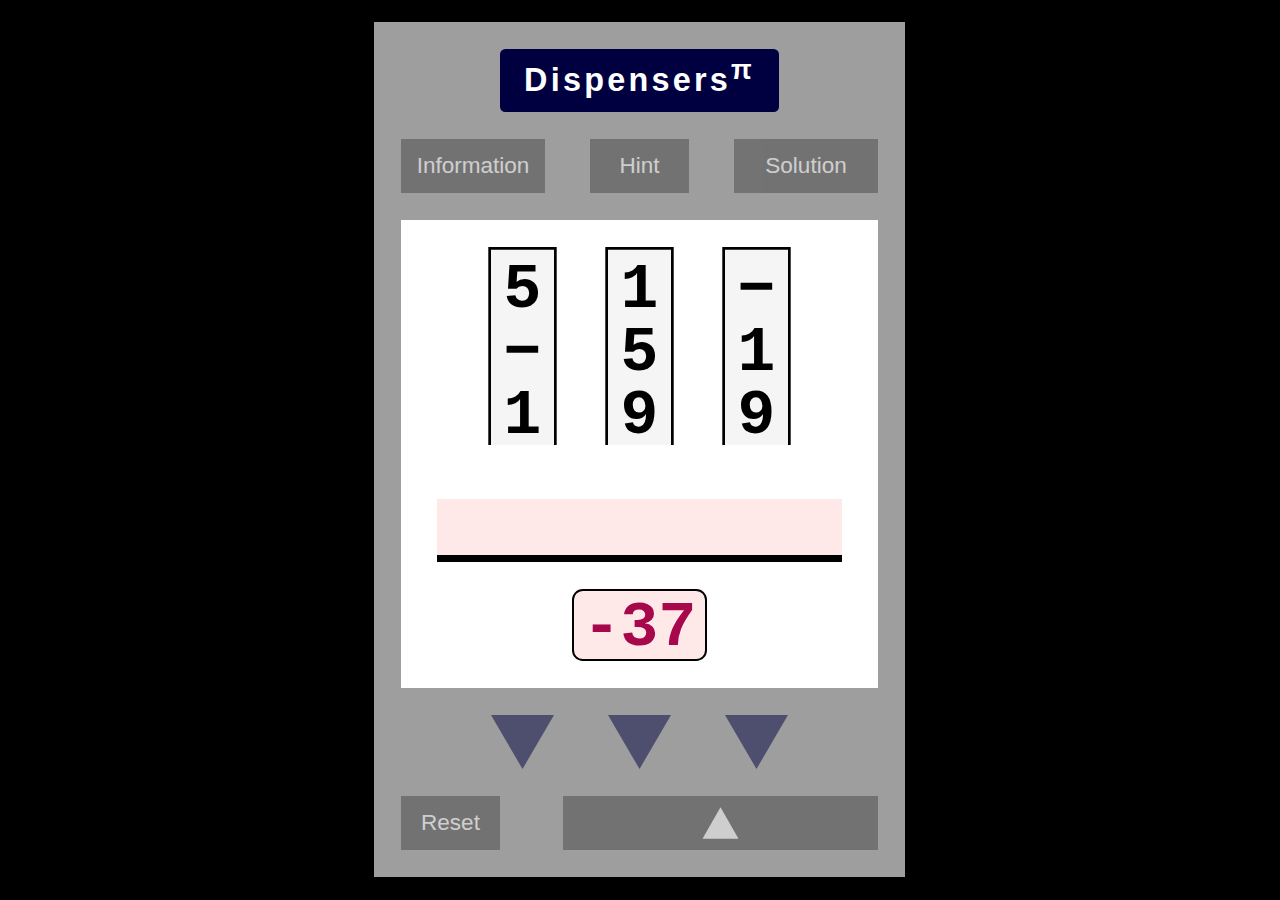
==== commit 3eaa63ac: "Add files via upload" ====
--- a/index.html
+++ b/index.html
@@ -4,63 +4,76 @@
 		<meta charset="UTF-8">
 		<meta name="viewport" content="width=device-width, initial-scale=1.0">
 		<title>Dispensers Pi</title>
-		<link id="styling" type="text/css" rel="stylesheet" href="css28.css" media="screen">
-		<script defer src="puzzleSpec.js"></script>
-		<script defer src="js28.js"></script>
+		<link id="styling" type="text/css" rel="stylesheet" href="css21.css" media="screen">
+		<script defer src="puzzleSpecs.js"></script>
+		<script defer src="js21.js"></script>
 		<script defer src="/_vercel/insights/script.js"></script>
 	</head>
 	<body>
-		<div id="infoWall" class="Wall">
+		<div id="infoWall" class="Wall NoShow">
 			<img id="iwCtrlBack" src="backArrow.svg" alt="Back"/>
 
 			<img id="iwUkraineFlag" src="UkraineFlag.svg" alt="Flag"/>
 
-			<button id="iwName" class="WallName InfoWallName"><strong>Information</strong></button>
-			
-<!--			<button id="iwPuzzleData"><strong>Puzzle #99&emsp;-&emsp;Solve by dd Mmm</strong></button> -->
-			<button id="iwPuzzleData"><strong>Puzzle #99&emsp;&boxh;&emsp;Solve by dd Mmm</strong></button>
+			<button id="iwNameBackground" type="button" class="WallNameBackground">&InvisibleTimes;</button>
+			<button id="iwNameForeground" type="button" class="WallNameForeground"><strong>Information</strong></button>
+		
+			<button id="iwPuzzleData" type="button"><strong>Puzzle 99&emsp;&boxh;&emsp;published on dd Mmm yy</strong></button>
 
 			<div id="iwSeparator-1"></div>
 
 			<p id="iwTTInstructions" class="InfoTopicTitle"><strong>Instructions</strong></p>
-			<button id="iwTCInstructions-1" class="InfoTopicContent Instructions">
+			<button id="iwTCInstructions-1" type="button" class="InfoTopicContent Instructions">
 				<strong>Build an expression which evaluates to the <span id="targetNumber">target number</span>.</strong>
 			</button>			
-			<button id="iwTCInstructions-2" class="InfoTopicContent Instructions">
-				Standard precedence rules apply:<br>1 &plus; 2&thinsp;&times;&thinsp;3 &minus; 8&thinsp;&divide;&thinsp;4 &equals; 5
+			<button id="iwTCInstructions-2" type="button" class="InfoTopicContent Instructions">
+				Standard precedence rules apply:
+				<br>
+				1 &plus; 2&thinsp;&times;&thinsp;3 &minus; 8&thinsp;&divide;&thinsp;4 &equals; 5
+				<br>
+				12&thinsp;&divide;&thinsp;3&thinsp;&times;&thinsp;4 &equals; 16
 			</button>			
-			<button id="iwTCInstructions-3" class="InfoTopicContent Instructions">
+			<button id="iwTCInstructions-3" type="button" class="InfoTopicContent Instructions">
 				Leading zeros are not permitted.
 			</button>			
-			<button id="iwTCInstructions-4" class="InfoTopicContent Instructions Italic">
+			<button id="iwTCInstructions-4" type="button" class="InfoTopicContent Instructions Italic">
 				Dispense a digit or a sign; add it to the line. Repeat until the dispensers are empty. Always build from left to right.
 			</button>
-			<button id="iwTCInstructions-5" class="InfoTopicContent Instructions Italic">
+			<button id="iwTCInstructions-5" type="button" class="InfoTopicContent Instructions Italic">
 				Best to watch the <strong>demonstration below</strong>.
 			</button>
-			<div id="iwSurroundInstructions-top" class="Surround"></div>
-			<div id="iwSurroundInstructions-bottom" class="Surround"></div>
-			<div id="iwSurroundInstructions-left" class="Surround"></div>
-			<div id="iwSurroundInstructions-right" class="Surround"></div>
-
-			<p id="iwTTOtherPuzzles" class="InfoTopicTitle"><strong>Other Puzzles</strong></p>
-			<button id="iwTCDispensersLambda" class="InfoTopicContent InfoOtherPuzzles1"><a name="DispensersLamba">https://other-puzzle-1.vercel.app</a></button>
-			<button id="iwTCDispensersOmega" class="InfoTopicContent InfoOtherPuzzles1">
+			
+			<img id="iwSurroundInstructions" class="NoShow" src="surroundInstructions.svg" alt="surround"/>
+
+			<p id="iwTTPublishedPuzzles" class="InfoTopicTitle"><strong>Published Puzzles</strong></p>
+			<button id="iwTCPublishedPuzzles-1" type="button" class="InfoTopicContent PublishedPuzzles1">Going back in time</button>
+			<div id="iwTCPublishedPuzzles-2" class="InfoTopicContent"></div>
+
+			<p id="iwTTOtherPuzzles" class="InfoTopicTitle"><strong>Other Puzzle Apps</strong></p>
+			<button id="iwTCDispensersEta" type="button" class="InfoTopicContent InfoOtherPuzzles1">
+				<a href="https://dispensers-eta.vercel.app">https://dispensers-eta.vercel.app</a>
+			</button>
+			<button id="iwTCDispensersLambda" type="button" class="InfoTopicContent InfoOtherPuzzles1">
+				<a href="https://dispensers-lambda.vercel.app">https://dispensers-lambda.vercel.app</a>
+			</button>
+			<button id="iwTCDispensersOmega" type="button" class="InfoTopicContent InfoOtherPuzzles1">
 				<a href="https://dispensers-omega.vercel.app">https://dispensers-omega.vercel.app</a>
 			</button>
-			<button id="iwTCLadderet" class="InfoTopicContent InfoOtherPuzzles2"><a name="Ladderet">https://other-puzzle-2.vercel.app</a></button>
-			<button id="iwTCLooseFit" class="InfoTopicContent InfoOtherPuzzles1">
+			<button id="iwTCLadderet" type="button" class="InfoTopicContent InfoOtherPuzzles1">
+				<a href="https://ladderet.vercel.app">https://ladderet.vercel.app</a>
+			</button>
+			<button id="iwTCLooseFit" type="button" class="InfoTopicContent InfoOtherPuzzles2">
 				<a href="https://loose-fit.vercel.app">https://loose-fit.vercel.app</a>
 			</button>
 			
 			<p id="iwTTWhereIPost" class="InfoTopicTitle"><strong>Where I Post Puzzles</strong></p>
-			<button id="iwTCFacebook" class="InfoTopicContent InfoWhereIPost">Facebook&emsp;-&emsp;<span class="Italic">Weekday Puzzles</span> page</button>
-			<button id="iwTCMastodon" class="InfoTopicContent InfoWhereIPost">Mastodon&emsp;-&emsp;<span class="Italic">@PuzzleSmith@mas.to</span></button>
-			<button id="iwTCReddit" class="InfoTopicContent InfoWhereIPost">Reddit&emsp;-&emsp;<span class="Italic">u/G_F_Smith</span></button>
-			<button id="iwTCTwitter" class="InfoTopicContent InfoWhereIPost">X/Twitter&emsp;-&emsp;<span class="Italic">@PuzzleSmith</span></button>
+			<button id="iwTCFacebook" type="button" class="InfoTopicContent InfoWhereIPost">Facebook&emsp;-&emsp;<span class="Italic">Weekday Puzzles</span> page</button>
+			<button id="iwTCMastodon" type="button" class="InfoTopicContent InfoWhereIPost">Mastodon&emsp;-&emsp;<span class="Italic">@PuzzleSmith@mas.to</span></button>
+			<button id="iwTCReddit" type="button" class="InfoTopicContent InfoWhereIPost">Reddit&emsp;-&emsp;<span class="Italic">u/G_F_Smith</span></button>
+			<button id="iwTCTwitter" type="button" class="InfoTopicContent InfoWhereIPost">X/Twitter&emsp;-&emsp;<span class="Italic">@PuzzleSmith</span></button>
 
 			<p id="iwTTLazyDog" class="InfoTopicTitle"><strong>Lazy Dog App</strong></p>
-			<button id="iwTCLazyDog-1" class="InfoTopicContent">
+			<button id="iwTCLazyDog-1" type="button" class="InfoTopicContent">
 				If you do crosswords or codewords, you might enjoy the challenge of a <strong>Lazy Dog</strong> word puzzle.
 				The puzzle exists as an app for iPhones and iPads: it's on App Store.
 				<br>
@@ -72,574 +85,627 @@
 				</button>
 			<img id="iwTCLazyDog-2" src="lazyDog1.png" alt="Screenshot"/>
 			<img id="iwTCLazyDog-3" src="lazyDog2.png" alt="Screenshot"/>
-			<button id="iwTCLazyDog-4" class="InfoTopicContent">
+			<button id="iwTCLazyDog-4" type="button" class="InfoTopicContent">
 				<a href="https://apps.apple.com/gb/app/lazy-dog-word-puzzle-volume-1/id1502418993">https://apps.apple.com/gb/app/lazy-dog-word-puzzle-volume-1/id1502418993</a>
 			</button>
 			
-			<div id="iwCopyright">Copyright &copy; 2023 G F Smith</div>
+			<div id="iwCopyright">Copyright &copy; 2024 G F Smith</div>
 			
 			<div id="iwSeparator-2" class="DemoSeparator"></div>
 			<div id="iwSeparator-3" class="DemoSeparator"></div>
 			<div id="iwSeparator-4" class="ScreenshotSeparator"></div>
 			<div id="iwSeparator-5" class="ScreenshotSeparator"></div>
 
-			<div id="iwDoor" class="Door">
-			
-				<button id="iwdCtrlDemonstration" class="CtrlCommon">Demonstration</button>
-				<div id="iwdSurroundDemonstration-top" class="Surround"></div>
-				<div id="iwdSurroundDemonstration-bottom" class="Surround"></div>
-				<div id="iwdSurroundDemonstration-left" class="Surround"></div>
-				<div id="iwdSurroundDemonstration-right" class="Surround"></div>
-
-				<button id="iwdCrossTick" class="CrossTick"><strong>&check;</strong></button>
-
-				<button id="iwdCtrlInformation" class="CtrlCommon CtrlSecondary">Information</button>
+			<div id="iwDoor" class="Door">			
+				<button id="iwdCtrlDemonstration" type="button" class="CtrlCommon">Demonstration</button>
+				<img id="iwdSurroundDemonstration" class="NoShow" src="surroundDemonstration.svg" alt="surround"/>
+
+				<button id="iwdCrossTick" type="button" class="CrossTick"><strong>&check;</strong></button>
+
+				<button id="iwdCtrlInformation" type="button" class="CtrlCommon CtrlSecondary">Information</button>
 				
-				<button id="iwdCtrlHint" class="CtrlCommon CtrlSecondary">Hint</button>
-				<img id="iwdSpotHint" class="SpotOddEven" src="spotOddEven.svg" alt="Spot"/>
-
-				<button id="iwdCtrlSolution" class="CtrlCommon CtrlSecondary">Solution</button>
-				<img id="iwdSpotSolution" class="SpotEvenEven" src="spotEvenEven.svg" alt="Spot"/>
+				<button id="iwdCtrlHint" type="button" class="CtrlCommon CtrlSecondary">Hint</button>
+				<img id="iwdSpotHint" class="SpotW10H12D8" src="spotW10H12D8.svg" alt="Spot"/>
+
+				<button id="iwdCtrlSolution" type="button" class="CtrlCommon CtrlSecondary">Solution</button>
+				<img id="iwdSpotSolution" class="SpotW8H12D8" src="spotW8H12D8.svg" alt="Spot"/>
+
+				<button id="iwdCtrlReset" type="button" class="CtrlCommon CtrlSecondary">Reset</button>
+				<img id="iwdSpotReset" class="SpotW10H12D8" src="spotW10H12D8.svg" alt="Spot"/>
+
+				<img id="iwdCtrlUndispense" class="CtrlUndispense" src="buttonUndispense.svg" alt="Back"/>
+				<img id="iwdSpotUndispense" class="SpotW10H12D8" src="spotW10H12D8.svg" alt="Spot"/>
 
 				<img id="iwdCtrlDispense-1" class="CtrlDispense" src="buttonDispense.svg" alt="Dispense"/>
+				<img id="iwdSpotDispense-1" class="SpotW10H8D8" src="spotW10H8D8.svg" alt="Spot"/>
+				
 				<img id="iwdCtrlDispense-2" class="CtrlDispense" src="buttonDispense.svg" alt="Dispense"/>
+				<img id="iwdSpotDispense-2" class="SpotW10H8D8" src="spotW10H8D8.svg" alt="Spot"/>
+
 				<img id="iwdCtrlDispense-3" class="CtrlDispense" src="buttonDispense.svg" alt="Dispense"/>
+				<img id="iwdSpotDispense-3" class="SpotW10H8D8" src="spotW10H8D8.svg" alt="Spot"/>
+
 				<img id="iwdCtrlDispense-4" class="CtrlDispense" src="buttonDispense.svg" alt="Dispense"/>
-
-				<img id="iwdSpotDispense-1" class="SpotOddEven" src="spotOddEven.svg" alt="Spot"/>
-				<img id="iwdSpotDispense-2" class="SpotOddEven" src="spotOddEven.svg" alt="Spot"/>
-				<img id="iwdSpotDispense-3" class="SpotOddEven" src="spotOddEven.svg" alt="Spot"/>
-				<img id="iwdSpotDispense-4" class="SpotOddEven" src="spotOddEven.svg" alt="Spot"/>
-
-				<button id="iwdCtrlUndispense" class="CtrlCommon CtrlUndispense">&bigtriangleup;</button>
-				<img id="iwdSpotUndispense" class="SpotOddEven" src="spotOddEven.svg" alt="Spot"/>
-		
-				<button id="iwdCtrlReset" class="CtrlCommon CtrlSecondary">Reset</button>
-				<img id="iwdSpotReset" class="SpotOddEven" src="spotOddEven.svg" alt="Spot"/>
+				<img id="iwdSpotDispense-4" class="SpotW10H8D8" src="spotW10H8D8.svg" alt="Spot"/>
 
 				<div id="iwdPanel">
-					<div id="iwdpdContainer-1" class="Container"></div>
-					<div id="iwdpdContainer-2" class="Container"></div>
-					<div id="iwdpdContainer-3" class="Container"></div>
-					<div id="iwdpdContainer-4" class="Container"></div>
+					<div id="iwdpdContainer-1" class="DispensersContainer"></div>
+					<div id="iwdpdContainer-2" class="DispensersContainer"></div>
+					<div id="iwdpdContainer-3" class="DispensersContainer"></div>
+					<div id="iwdpdContainer-4" class="DispensersContainer"></div>
 					
-					<img id="iwdpdBorder-1" class="Border2" src="dispenserBorder2.svg" alt="Border"/>
-					<img id="iwdpdBorder-2" class="Border2" src="dispenserBorder2.svg" alt="Border"/>
-					<img id="iwdpdBorder-3" class="Border1" src="dispenserBorder1.svg" alt="Border"/>
-					<img id="iwdpdBorder-4" class="Border2" src="dispenserBorder2.svg" alt="Border"/>
-
-					<button id="iwdpdItem-11" class="Item"><code><strong>1</strong></code></button>
-					<button id="iwdpdItem-12" class="Item"><code><strong>6</strong></code></button>
-					<button id="iwdpdItem-21" class="Item"><code><strong>6</strong></code></button>
-					<button id="iwdpdItem-22" class="Item"><code><strong>5</strong></code></button>
-					<button id="iwdpdItem-31" class="Item"><code><strong>&minus;</strong></code></button>
-					<button id="iwdpdItem-41" class="Item"><code><strong>&times;</strong></code></button>
-					<button id="iwdpdItem-42" class="Item"><code><strong>4</strong></code></button>
+					<img id="iwdpdBorder-1" class="DispensersBorder2" src="dispenserBorder2.svg" alt="Border"/>
+					<img id="iwdpdBorder-2" class="DispensersBorder2" src="dispenserBorder2.svg" alt="Border"/>
+					<img id="iwdpdBorder-3" class="DispensersBorder1" src="dispenserBorder1.svg" alt="Border"/>
+					<img id="iwdpdBorder-4" class="DispensersBorder2" src="dispenserBorder2.svg" alt="Border"/>
+
+					<button id="iwdpdItem-11" type="button" class="DispensersItem"><code><strong>1</strong></code></button>
+					<button id="iwdpdItem-12" type="button" class="DispensersItem"><code><strong>6</strong></code></button>
+					<button id="iwdpdItem-21" type="button" class="DispensersItem"><code><strong>6</strong></code></button>
+					<button id="iwdpdItem-22" type="button" class="DispensersItem"><code><strong>5</strong></code></button>
+					<button id="iwdpdItem-31" type="button" class="DispensersItem"><code><strong>&minus;</strong></code></button>
+					<button id="iwdpdItem-41" type="button" class="DispensersItem"><code><strong>&times;</strong></code></button>
+					<button id="iwdpdItem-42" type="button" class="DispensersItem"><code><strong>4</strong></code></button>
 					
-<!--					<div id="iwdpExpression"><code><strong>1&plus;&minus;&divide;&times;2&half;</strong></code></div>
-					<div id="iwdpExpressionUnderline"></div> -->
 					<div id="iwdpExpressionBackground-7" class="ExpressionBackground"></div>
-					<button id="iwdpExpressionForeground-7" class="ExpressionForeground">99</button>
-					<button id="iwdpExpressionOverstrike-7" class="ExpressionForeground">99</button>
+					<button id="iwdpExpressionForeground-7" type="button" class="ExpressionForeground">99</button>
+					<button id="iwdpExpressionOverstrike-7" type="button" class="ExpressionForeground">99</button>
 						
-<!--					<button id="iwdpTarget" class="Target"><strong>28</strong></button> -->
-					<button id="iwdpTargetBackground-2" class="TargetBackground">99</button>
-					<button id="iwdpTargetForeground-2" class="TargetForeground">99</button>
+					<button id="iwdpTargetBackground-2" type="button" class="TargetBackground">99</button>
+					<button id="iwdpTargetForeground-2" type="button" class="TargetForeground">99</button>
 				</div>
 			</div>	
 		</div>
 		
-		<div	id="mainWall"
-				class="Wall"
+		<div
+			id="mainWall"
+			class="Wall NoShow"
+			style="grid-template-rows:
+				[rmw-s]
+				3fr
+				[rmwName-s rmwCrossTick-s]
+				7fr
+				[rmwName-e rmwCrossTick-e rmwDoor-s]
+				999fr
+				[rmwDoor-e rmw-e];"
+		>
+			<button id="mwNameBackground" type="button" class="WallNameBackground">&InvisibleTimes;</button>
+			<button id="mwNameForeground" type="button" class="WallNameForeground MainWallName"><strong>Dispensers<sup>&pi;</sup></strong></button>
+
+			<button id="mwCrossTick" type="button" class="CrossTick"><strong>&check;</strong></button>
+			
+			<div
+				id="mwDoor"
+				class="Door"	
 				style="grid-template-rows:
-					[rmw-s]
+					[rmwd-s rmwdSurroundInformation-s]
 					3fr
-					[rmwName-s rmwCrossTick-s]
-					7fr
-					[rmwName-e rmwCrossTick-e rmwDoor-s]
+					[rmwdCtrlTop-s]
+					6fr
+					[rmwdCtrlTop-e]
+					3fr
+					[rmwdSurroundInformation-e rmwdPanel-s]
 					999fr
-					[rmwDoor-e rmw-e];
-				"
-		>
-
-			<button id="mwName" class="WallName MainWallName"><strong>Dispensers<sup>&pi;</sup></strong></button>
-
-			<button id="mwCrossTick" class="CrossTick"><strong>&check;</strong></button>
+					[rmwdPanel-e]
+					3fr
+					[rmwdCtrlDispense-s]
+					6fr
+					[rmwdCtrlDispense-e]
+					3fr
+					[rmwdCtrlBottom-s]
+					6fr
+					[rmwdCtrlBottom-e]
+					3fr
+					[rmwd-e];"
+			>
+				<button id="mwdCtrlInformation" type="button" class="CtrlCommon CtrlSecondary">Information</button>
+				<img id="mwdSurroundInformation" class="NoShow" src="surroundInformation.svg" alt="surround"/>
+
+				<button id="mwdCtrlHint" type="button" class="CtrlCommon CtrlSecondary">Hint</button>
+				<button id="mwdCtrlSolution" type="button" class="CtrlCommon CtrlSecondary">Solution</button>
 			
-			<div	id="mwDoor"
-					class="Door"
+				<button id="mwdCtrlReset" type="button" class="CtrlCommon CtrlSecondary">Reset</button>		
+
+				<img id="mwdCtrlDispense-21" class="CtrlDispense NoShow" src="buttonDispense.svg" alt="Dispense"/>
+				<img id="mwdCtrlDispense-22" class="CtrlDispense NoShow" src="buttonDispense.svg" alt="Dispense"/>
+
+				<img id="mwdCtrlDispense-21Flasher" class="CtrlDispense NoShow" src="buttonDispenseFlasher.svg" alt="Flasher"/>
+				<img id="mwdCtrlDispense-22Flasher" class="CtrlDispense NoShow" src="buttonDispenseFlasher.svg" alt="Flasher"/>
+
+				<img id="mwdCtrlDispense-31" class="CtrlDispense NoShow" src="buttonDispense.svg" alt="Dispense"/>
+				<img id="mwdCtrlDispense-32" class="CtrlDispense NoShow" src="buttonDispense.svg" alt="Dispense"/>
+				<img id="mwdCtrlDispense-33" class="CtrlDispense NoShow" src="buttonDispense.svg" alt="Dispense"/>
+
+				<img id="mwdCtrlDispense-31Flasher" class="CtrlDispense NoShow" src="buttonDispenseFlasher.svg" alt="Flasher"/>
+				<img id="mwdCtrlDispense-32Flasher" class="CtrlDispense NoShow" src="buttonDispenseFlasher.svg" alt="Flasher"/>
+				<img id="mwdCtrlDispense-33Flasher" class="CtrlDispense NoShow" src="buttonDispenseFlasher.svg" alt="Flasher"/>
+
+				<img id="mwdCtrlDispense-41" class="CtrlDispense NoShow" src="buttonDispense.svg" alt="Dispense"/>
+				<img id="mwdCtrlDispense-42" class="CtrlDispense NoShow" src="buttonDispense.svg" alt="Dispense"/>
+				<img id="mwdCtrlDispense-43" class="CtrlDispense NoShow" src="buttonDispense.svg" alt="Dispense"/>
+				<img id="mwdCtrlDispense-44" class="CtrlDispense NoShow" src="buttonDispense.svg" alt="Dispense"/>
+
+				<img id="mwdCtrlDispense-41Flasher" class="CtrlDispense NoShow" src="buttonDispenseFlasher.svg" alt="Flasher"/>
+				<img id="mwdCtrlDispense-42Flasher" class="CtrlDispense NoShow" src="buttonDispenseFlasher.svg" alt="Flasher"/>
+				<img id="mwdCtrlDispense-43Flasher" class="CtrlDispense NoShow" src="buttonDispenseFlasher.svg" alt="Flasher"/>
+				<img id="mwdCtrlDispense-44Flasher" class="CtrlDispense NoShow" src="buttonDispenseFlasher.svg" alt="Flasher"/>
+
+				<img id="mwdCtrlDispense-51" class="CtrlDispense NoShow" src="buttonDispense.svg" alt="Dispense"/>
+				<img id="mwdCtrlDispense-52" class="CtrlDispense NoShow" src="buttonDispense.svg" alt="Dispense"/>
+				<img id="mwdCtrlDispense-53" class="CtrlDispense NoShow" src="buttonDispense.svg" alt="Dispense"/>
+				<img id="mwdCtrlDispense-54" class="CtrlDispense NoShow" src="buttonDispense.svg" alt="Dispense"/>
+				<img id="mwdCtrlDispense-55" class="CtrlDispense NoShow" src="buttonDispense.svg" alt="Dispense"/>
+
+				<img id="mwdCtrlDispense-51Flasher" class="CtrlDispense NoShow" src="buttonDispenseFlasher.svg" alt="Flasher"/>
+				<img id="mwdCtrlDispense-52Flasher" class="CtrlDispense NoShow" src="buttonDispenseFlasher.svg" alt="Flasher"/>
+				<img id="mwdCtrlDispense-53Flasher" class="CtrlDispense NoShow" src="buttonDispenseFlasher.svg" alt="Flasher"/>
+				<img id="mwdCtrlDispense-54Flasher" class="CtrlDispense NoShow" src="buttonDispenseFlasher.svg" alt="Flasher"/>
+				<img id="mwdCtrlDispense-55Flasher" class="CtrlDispense NoShow" src="buttonDispenseFlasher.svg" alt="Flasher"/>
+				
+				<img id="mwdCtrlUndispense" class="CtrlUndispense" src="buttonUndispense.svg" alt="Back"/>
+
+				<div
+					id="mwdPanel"
 					style="grid-template-rows:
-						[rmwd-s]
+						[rmwdp-s]
+						3fr
+						[rmwdpDispensers-hn-s]
+						999fr
+						[rmwdpDispensers-hn-e]
+						4fr
+						[rmwdpExpressionForeground-s]
 						1fr
-						[rmwdSurroundInformation-top-s]
+						[rmwdpExpressionBackground-s]
+						7fr
+						[rmwdpExpressionBackground-e]
 						1fr
-						[rmwdSurroundInformation-top-e rmwdSurroundInformation-lr-s]
+						[rmwdpExpressionForeground-e]
 						1fr
-						[rmwdCtrlTop-s]
-						6fr
-						[rmwdCtrlTop-e]
+						[rmwdpTargetForeground-s]
 						1fr
-						[rmwdSurroundInformation-lr-e rmwdSurroundInformation-bottom-s]
+						[rmwdpTargetBackground-s]
+						8fr
+						[rmwdpTargetBackground-e]
 						1fr
-						[rmwdSurroundInformation-bottom-e]
-						1fr
-						[rmwdPanel-s]
-						999fr
-						[rmwdPanel-e]
-						3fr
-						[rmwdCtrlDispense-s]
-						6fr
-						[rmwdCtrlDispense-e]
-						3fr
-						[rmwdCtrlBottom-s]
-						6fr
-						[rmwdCtrlBottom-e]
-						3fr
-						[rmwd-e];
-					"
-			>
-			
-				<button id="mwdCtrlInformation" class="CtrlCommon CtrlSecondary">Information</button>
-				<div id="mwdSurroundInformation-top" class="Surround"></div>
-				<div id="mwdSurroundInformation-bottom" class="Surround"></div>
-				<div id="mwdSurroundInformation-left" class="Surround"></div>
-				<div id="mwdSurroundInformation-right" class="Surround"></div>
-
-				<button id="mwdCtrlHint" class="CtrlCommon CtrlSecondary">Hint</button>
-				<button id="mwdCtrlSolution" class="CtrlCommon CtrlSecondary">Solution</button>
-
-				<img id="mwdCtrlDispense-31" class="CtrlDispense" src="buttonDispense.svg" alt="Dispense"/>
-				<img id="mwdCtrlDispense-32" class="CtrlDispense" src="buttonDispense.svg" alt="Dispense"/>
-				<img id="mwdCtrlDispense-33" class="CtrlDispense" src="buttonDispense.svg" alt="Dispense"/>
-
-				<img id="mwdCtrlDispense-31Flasher" class="CtrlDispense" src="buttonDispenseFlasher.svg" alt="Flasher"/>
-				<img id="mwdCtrlDispense-32Flasher" class="CtrlDispense" src="buttonDispenseFlasher.svg" alt="Flasher"/>
-				<img id="mwdCtrlDispense-33Flasher" class="CtrlDispense" src="buttonDispenseFlasher.svg" alt="Flasher"/>
-
-				<img id="mwdCtrlDispense-41" class="CtrlDispense" src="buttonDispense.svg" alt="Dispense"/>
-				<img id="mwdCtrlDispense-42" class="CtrlDispense" src="buttonDispense.svg" alt="Dispense"/>
-				<img id="mwdCtrlDispense-43" class="CtrlDispense" src="buttonDispense.svg" alt="Dispense"/>
-				<img id="mwdCtrlDispense-44" class="CtrlDispense" src="buttonDispense.svg" alt="Dispense"/>
-
-				<img id="mwdCtrlDispense-41Flasher" class="CtrlDispense" src="buttonDispenseFlasher.svg" alt="Flasher"/>
-				<img id="mwdCtrlDispense-42Flasher" class="CtrlDispense" src="buttonDispenseFlasher.svg" alt="Flasher"/>
-				<img id="mwdCtrlDispense-43Flasher" class="CtrlDispense" src="buttonDispenseFlasher.svg" alt="Flasher"/>
-				<img id="mwdCtrlDispense-44Flasher" class="CtrlDispense" src="buttonDispenseFlasher.svg" alt="Flasher"/>
-
-				<img id="mwdCtrlDispense-51" class="CtrlDispense" src="buttonDispense.svg" alt="Dispense"/>
-				<img id="mwdCtrlDispense-52" class="CtrlDispense" src="buttonDispense.svg" alt="Dispense"/>
-				<img id="mwdCtrlDispense-53" class="CtrlDispense" src="buttonDispense.svg" alt="Dispense"/>
-				<img id="mwdCtrlDispense-54" class="CtrlDispense" src="buttonDispense.svg" alt="Dispense"/>
-				<img id="mwdCtrlDispense-55" class="CtrlDispense" src="buttonDispense.svg" alt="Dispense"/>
-
-				<img id="mwdCtrlDispense-51Flasher" class="CtrlDispense" src="buttonDispenseFlasher.svg" alt="Flasher"/>
-				<img id="mwdCtrlDispense-52Flasher" class="CtrlDispense" src="buttonDispenseFlasher.svg" alt="Flasher"/>
-				<img id="mwdCtrlDispense-53Flasher" class="CtrlDispense" src="buttonDispenseFlasher.svg" alt="Flasher"/>
-				<img id="mwdCtrlDispense-54Flasher" class="CtrlDispense" src="buttonDispenseFlasher.svg" alt="Flasher"/>
-				<img id="mwdCtrlDispense-55Flasher" class="CtrlDispense" src="buttonDispenseFlasher.svg" alt="Flasher"/>
-
-				<button id="mwdCtrlReset" class="CtrlCommon CtrlSecondary">Reset</button>
-				<button id="mwdCtrlUndispense" class="CtrlCommon CtrlUndispense">&bigtriangleup;</button>
-
-				<div 	id="mwdPanel"
-						style="grid-template-rows:
-							[rmwdp-s]
-							3fr
-							[rmwdpDispensers-hn-s]
-							999fr
-							[rmwdpDispensers-hn-e]
-							4fr
-							[rmwdpExpressionForeground-s]
-							1fr
-							[rmwdpExpressionBackground-s]
-							7fr
-							[rmwdpExpressionBackground-e]
-							1fr
-							[rmwdpExpressionForeground-e]
-							1fr
-							[rmwdpTargetForeground-s]
-							1fr
-							[rmwdpTargetBackground-s]
-							8fr
-							[rmwdpTargetBackground-e]
-							1fr
-							[rmwdpTargetForeground-e]
-							2fr
-							[rmwdp-e];
-						"
+						[rmwdpTargetForeground-e]
+						2fr
+						[rmwdp-e];"
 				>
 
-					<div id="mwdpDispensers-24">
-						<div id="mwdpdContainer-24-11" class="Container"></div>
-						<div id="mwdpdContainer-24-12" class="Container"></div>
-						<div id="mwdpdContainer-24-21" class="Container"></div>
-						<div id="mwdpdContainer-24-22" class="Container"></div>
-						<div id="mwdpdContainer-24-31" class="Container"></div>
-						<div id="mwdpdContainer-24-32" class="Container"></div>
-						<div id="mwdpdContainer-24-41" class="Container"></div>
-						<div id="mwdpdContainer-24-42" class="Container"></div>
-
-						<img id="mwdpdBorder-24-11" class="Border1" src="dispenserBorder1.svg" alt="Border"/>
-						<img id="mwdpdBorder-24-12" class="Border2" src="dispenserBorder2.svg" alt="Border"/>
-						<img id="mwdpdBorder-24-21" class="Border1" src="dispenserBorder1.svg" alt="Border"/>
-						<img id="mwdpdBorder-24-22" class="Border2" src="dispenserBorder2.svg" alt="Border"/>
-						<img id="mwdpdBorder-24-31" class="Border1" src="dispenserBorder1.svg" alt="Border"/>
-						<img id="mwdpdBorder-24-32" class="Border2" src="dispenserBorder2.svg" alt="Border"/>
-						<img id="mwdpdBorder-24-41" class="Border1" src="dispenserBorder1.svg" alt="Border"/>
-						<img id="mwdpdBorder-24-42" class="Border2" src="dispenserBorder2.svg" alt="Border"/>
-
-						<button id="mwdpdItem-24-11" class="Item">9</button>
-						<button id="mwdpdItem-24-12" class="Item">9</button>
-						<button id="mwdpdItem-24-21" class="Item">9</button>
-						<button id="mwdpdItem-24-22" class="Item">9</button>
-						<button id="mwdpdItem-24-31" class="Item">9</button>
-						<button id="mwdpdItem-24-32" class="Item">9</button>
-						<button id="mwdpdItem-24-41" class="Item">9</button>
-						<button id="mwdpdItem-24-42" class="Item">9</button>
-					</div>
+					<div id="mwdpExpressionBackground-7" class="ExpressionBackground NoShow"></div>
+					<button id="mwdpExpressionForeground-7" type="button" class="ExpressionForeground NoShow">999</button>
+					<button id="mwdpExpressionOverstrike-7" type="button" class="ExpressionForeground NoShow">999</button>
+
+					<div id="mwdpExpressionBackground-8" class="ExpressionBackground NoShow"></div>
+					<button id="mwdpExpressionForeground-8" type="button" class="ExpressionForeground NoShow">999</button>
+					<button id="mwdpExpressionOverstrike-8" type="button" class="ExpressionForeground NoShow">999</button>
+
+					<div id="mwdpExpressionBackground-9" class="ExpressionBackground NoShow"></div>
+					<button id="mwdpExpressionForeground-9" type="button" class="ExpressionForeground NoShow">999</button>
+					<button id="mwdpExpressionOverstrike-9" type="button" class="ExpressionForeground NoShow">999</button>
+
+					<button id="mwdpTargetBackground-1" type="button" class="TargetBackground NoShow">9</button>
+					<button id="mwdpTargetForeground-1" type="button" class="TargetForeground NoShow">9</button>
 						
-					<div id="mwdpDispensers-25">
-						<div id="mwdpdContainer-25-11" class="Container"></div>
-						<div id="mwdpdContainer-25-12" class="Container"></div>
-						<div id="mwdpdContainer-25-21" class="Container"></div>
-						<div id="mwdpdContainer-25-22" class="Container"></div>
-						<div id="mwdpdContainer-25-31" class="Container"></div>
-						<div id="mwdpdContainer-25-32" class="Container"></div>
-						<div id="mwdpdContainer-25-41" class="Container"></div>
-						<div id="mwdpdContainer-25-42" class="Container"></div>
-						<div id="mwdpdContainer-25-51" class="Container"></div>
-						<div id="mwdpdContainer-25-52" class="Container"></div>
-
-						<img id="mwdpdBorder-25-11" class="Border1" src="dispenserBorder1.svg" alt="Border"/>
-						<img id="mwdpdBorder-25-12" class="Border2" src="dispenserBorder2.svg" alt="Border"/>
-						<img id="mwdpdBorder-25-21" class="Border1" src="dispenserBorder1.svg" alt="Border"/>
-						<img id="mwdpdBorder-25-22" class="Border2" src="dispenserBorder2.svg" alt="Border"/>
-						<img id="mwdpdBorder-25-31" class="Border1" src="dispenserBorder1.svg" alt="Border"/>
-						<img id="mwdpdBorder-25-32" class="Border2" src="dispenserBorder2.svg" alt="Border"/>
-						<img id="mwdpdBorder-25-41" class="Border1" src="dispenserBorder1.svg" alt="Border"/>
-						<img id="mwdpdBorder-25-42" class="Border2" src="dispenserBorder2.svg" alt="Border"/>
-						<img id="mwdpdBorder-25-51" class="Border1" src="dispenserBorder1.svg" alt="Border"/>
-						<img id="mwdpdBorder-25-52" class="Border2" src="dispenserBorder2.svg" alt="Border"/>
-
-						<button id="mwdpdItem-25-11" class="Item">9</button>
-						<button id="mwdpdItem-25-12" class="Item">9</button>
-						<button id="mwdpdItem-25-21" class="Item">9</button>
-						<button id="mwdpdItem-25-22" class="Item">9</button>
-						<button id="mwdpdItem-25-31" class="Item">9</button>
-						<button id="mwdpdItem-25-32" class="Item">9</button>
-						<button id="mwdpdItem-25-41" class="Item">9</button>
-						<button id="mwdpdItem-25-42" class="Item">9</button>
-						<button id="mwdpdItem-25-51" class="Item">9</button>
-						<button id="mwdpdItem-25-52" class="Item">9</button>
-					</div>
-
-					<div id="mwdpDispensers-33">
-						<div id="mwdpdContainer-33-11" class="Container"></div>
-						<div id="mwdpdContainer-33-12" class="Container"></div>
-						<div id="mwdpdContainer-33-13" class="Container"></div>
-						<div id="mwdpdContainer-33-21" class="Container"></div>
-						<div id="mwdpdContainer-33-22" class="Container"></div>
-						<div id="mwdpdContainer-33-23" class="Container"></div>
-						<div id="mwdpdContainer-33-31" class="Container"></div>
-						<div id="mwdpdContainer-33-32" class="Container"></div>
-						<div id="mwdpdContainer-33-33" class="Container"></div>
-
-						<img id="mwdpdBorder-33-11" class="Border1" src="dispenserBorder1.svg" alt="Border"/>
-						<img id="mwdpdBorder-33-12" class="Border2" src="dispenserBorder2.svg" alt="Border"/>
-						<img id="mwdpdBorder-33-13" class="Border3" src="dispenserBorder3.svg" alt="Border"/>
-						<img id="mwdpdBorder-33-21" class="Border1" src="dispenserBorder1.svg" alt="Border"/>
-						<img id="mwdpdBorder-33-22" class="Border2" src="dispenserBorder2.svg" alt="Border"/>
-						<img id="mwdpdBorder-33-23" class="Border3" src="dispenserBorder3.svg" alt="Border"/>
-						<img id="mwdpdBorder-33-31" class="Border1" src="dispenserBorder1.svg" alt="Border"/>
-						<img id="mwdpdBorder-33-32" class="Border2" src="dispenserBorder2.svg" alt="Border"/>
-						<img id="mwdpdBorder-33-33" class="Border3" src="dispenserBorder3.svg" alt="Border"/>
-
-						<button id="mwdpdItem-33-11" class="Item">9</button>
-						<button id="mwdpdItem-33-12" class="Item">9</button>
-						<button id="mwdpdItem-33-13" class="Item">9</button>
-						<button id="mwdpdItem-33-21" class="Item">9</button>
-						<button id="mwdpdItem-33-22" class="Item">9</button>
-						<button id="mwdpdItem-33-23" class="Item">9</button>
-						<button id="mwdpdItem-33-31" class="Item">9</button>
-						<button id="mwdpdItem-33-32" class="Item">9</button>
-						<button id="mwdpdItem-33-33" class="Item">9</button>
-					</div>
-
-					<div id="mwdpDispensers-34">
-						<div id="mwdpdContainer-34-11" class="Container"></div>
-						<div id="mwdpdContainer-34-12" class="Container"></div>
-						<div id="mwdpdContainer-34-13" class="Container"></div>
-						<div id="mwdpdContainer-34-21" class="Container"></div>
-						<div id="mwdpdContainer-34-22" class="Container"></div>
-						<div id="mwdpdContainer-34-23" class="Container"></div>
-						<div id="mwdpdContainer-34-31" class="Container"></div>
-						<div id="mwdpdContainer-34-32" class="Container"></div>
-						<div id="mwdpdContainer-34-33" class="Container"></div>
-						<div id="mwdpdContainer-34-41" class="Container"></div>
-						<div id="mwdpdContainer-34-42" class="Container"></div>
-						<div id="mwdpdContainer-34-43" class="Container"></div>
-
-						<img id="mwdpdBorder-34-11" class="Border1" src="dispenserBorder1.svg" alt="Border"/>
-						<img id="mwdpdBorder-34-12" class="Border2" src="dispenserBorder2.svg" alt="Border"/>
-						<img id="mwdpdBorder-34-13" class="Border3" src="dispenserBorder3.svg" alt="Border"/>
-						<img id="mwdpdBorder-34-21" class="Border1" src="dispenserBorder1.svg" alt="Border"/>
-						<img id="mwdpdBorder-34-22" class="Border2" src="dispenserBorder2.svg" alt="Border"/>
-						<img id="mwdpdBorder-34-23" class="Border3" src="dispenserBorder3.svg" alt="Border"/>
-						<img id="mwdpdBorder-34-31" class="Border1" src="dispenserBorder1.svg" alt="Border"/>
-						<img id="mwdpdBorder-34-32" class="Border2" src="dispenserBorder2.svg" alt="Border"/>
-						<img id="mwdpdBorder-34-33" class="Border3" src="dispenserBorder3.svg" alt="Border"/>
-						<img id="mwdpdBorder-34-41" class="Border1" src="dispenserBorder1.svg" alt="Border"/>
-						<img id="mwdpdBorder-34-42" class="Border2" src="dispenserBorder2.svg" alt="Border"/>
-						<img id="mwdpdBorder-34-43" class="Border3" src="dispenserBorder3.svg" alt="Border"/>
-
-						<button id="mwdpdItem-34-11" class="Item">9</button>
-						<button id="mwdpdItem-34-12" class="Item">9</button>
-						<button id="mwdpdItem-34-13" class="Item">9</button>
-						<button id="mwdpdItem-34-21" class="Item">9</button>
-						<button id="mwdpdItem-34-22" class="Item">9</button>
-						<button id="mwdpdItem-34-23" class="Item">9</button>
-						<button id="mwdpdItem-34-31" class="Item">9</button>
-						<button id="mwdpdItem-34-32" class="Item">9</button>
-						<button id="mwdpdItem-34-33" class="Item">9</button>
-						<button id="mwdpdItem-34-41" class="Item">9</button>
-						<button id="mwdpdItem-34-42" class="Item">9</button>
-						<button id="mwdpdItem-34-43" class="Item">9</button>
-					</div>
-
-					<div id="mwdpDispensers-35">
-						<div id="mwdpdContainer-35-11" class="Container"></div>
-						<div id="mwdpdContainer-35-12" class="Container"></div>
-						<div id="mwdpdContainer-35-13" class="Container"></div>
-						<div id="mwdpdContainer-35-21" class="Container"></div>
-						<div id="mwdpdContainer-35-22" class="Container"></div>
-						<div id="mwdpdContainer-35-23" class="Container"></div>
-						<div id="mwdpdContainer-35-31" class="Container"></div>
-						<div id="mwdpdContainer-35-32" class="Container"></div>
-						<div id="mwdpdContainer-35-33" class="Container"></div>
-						<div id="mwdpdContainer-35-41" class="Container"></div>
-						<div id="mwdpdContainer-35-42" class="Container"></div>
-						<div id="mwdpdContainer-35-43" class="Container"></div>
-						<div id="mwdpdContainer-35-51" class="Container"></div>
-						<div id="mwdpdContainer-35-52" class="Container"></div>
-						<div id="mwdpdContainer-35-53" class="Container"></div>
-
-						<img id="mwdpdBorder-35-11" class="Border1" src="dispenserBorder1.svg" alt="Border"/>
-						<img id="mwdpdBorder-35-12" class="Border2" src="dispenserBorder2.svg" alt="Border"/>
-						<img id="mwdpdBorder-35-13" class="Border3" src="dispenserBorder3.svg" alt="Border"/>
-						<img id="mwdpdBorder-35-21" class="Border1" src="dispenserBorder1.svg" alt="Border"/>
-						<img id="mwdpdBorder-35-22" class="Border2" src="dispenserBorder2.svg" alt="Border"/>
-						<img id="mwdpdBorder-35-23" class="Border3" src="dispenserBorder3.svg" alt="Border"/>
-						<img id="mwdpdBorder-35-31" class="Border1" src="dispenserBorder1.svg" alt="Border"/>
-						<img id="mwdpdBorder-35-32" class="Border2" src="dispenserBorder2.svg" alt="Border"/>
-						<img id="mwdpdBorder-35-33" class="Border3" src="dispenserBorder3.svg" alt="Border"/>
-						<img id="mwdpdBorder-35-41" class="Border1" src="dispenserBorder1.svg" alt="Border"/>
-						<img id="mwdpdBorder-35-42" class="Border2" src="dispenserBorder2.svg" alt="Border"/>
-						<img id="mwdpdBorder-35-43" class="Border3" src="dispenserBorder3.svg" alt="Border"/>
-						<img id="mwdpdBorder-35-51" class="Border1" src="dispenserBorder1.svg" alt="Border"/>
-						<img id="mwdpdBorder-35-52" class="Border2" src="dispenserBorder2.svg" alt="Border"/>
-						<img id="mwdpdBorder-35-53" class="Border3" src="dispenserBorder3.svg" alt="Border"/>
-
-						<button id="mwdpdItem-35-11" class="Item">9</button>
-						<button id="mwdpdItem-35-12" class="Item">9</button>
-						<button id="mwdpdItem-35-13" class="Item">9</button>
-						<button id="mwdpdItem-35-21" class="Item">9</button>
-						<button id="mwdpdItem-35-22" class="Item">9</button>
-						<button id="mwdpdItem-35-23" class="Item">9</button>
-						<button id="mwdpdItem-35-31" class="Item">9</button>
-						<button id="mwdpdItem-35-32" class="Item">9</button>
-						<button id="mwdpdItem-35-33" class="Item">9</button>
-						<button id="mwdpdItem-35-41" class="Item">9</button>
-						<button id="mwdpdItem-35-42" class="Item">9</button>
-						<button id="mwdpdItem-35-43" class="Item">9</button>
-						<button id="mwdpdItem-35-51" class="Item">9</button>
-						<button id="mwdpdItem-35-52" class="Item">9</button>
-						<button id="mwdpdItem-35-53" class="Item">9</button>
-					</div>
-
-					<div id="mwdpDispensers-43">
-						<div id="mwdpdContainer-43-11" class="Container"></div>
-						<div id="mwdpdContainer-43-12" class="Container"></div>
-						<div id="mwdpdContainer-43-13" class="Container"></div>
-						<div id="mwdpdContainer-43-14" class="Container"></div>
-						<div id="mwdpdContainer-43-21" class="Container"></div>
-						<div id="mwdpdContainer-43-22" class="Container"></div>
-						<div id="mwdpdContainer-43-23" class="Container"></div>
-						<div id="mwdpdContainer-43-24" class="Container"></div>
-						<div id="mwdpdContainer-43-31" class="Container"></div>
-						<div id="mwdpdContainer-43-32" class="Container"></div>
-						<div id="mwdpdContainer-43-33" class="Container"></div>
-						<div id="mwdpdContainer-43-34" class="Container"></div>
-
-						<img id="mwdpdBorder-43-11" class="Border1" src="dispenserBorder1.svg" alt="Border"/>
-						<img id="mwdpdBorder-43-12" class="Border2" src="dispenserBorder2.svg" alt="Border"/>
-						<img id="mwdpdBorder-43-13" class="Border3" src="dispenserBorder3.svg" alt="Border"/>
-						<img id="mwdpdBorder-43-14" class="Border4" src="dispenserBorder4.svg" alt="Border"/>
-						<img id="mwdpdBorder-43-21" class="Border1" src="dispenserBorder1.svg" alt="Border"/>
-						<img id="mwdpdBorder-43-22" class="Border2" src="dispenserBorder2.svg" alt="Border"/>
-						<img id="mwdpdBorder-43-23" class="Border3" src="dispenserBorder3.svg" alt="Border"/>
-						<img id="mwdpdBorder-43-24" class="Border4" src="dispenserBorder4.svg" alt="Border"/>
-						<img id="mwdpdBorder-43-31" class="Border1" src="dispenserBorder1.svg" alt="Border"/>
-						<img id="mwdpdBorder-43-32" class="Border2" src="dispenserBorder2.svg" alt="Border"/>
-						<img id="mwdpdBorder-43-33" class="Border3" src="dispenserBorder3.svg" alt="Border"/>
-						<img id="mwdpdBorder-43-34" class="Border4" src="dispenserBorder4.svg" alt="Border"/>
-
-						<button id="mwdpdItem-43-11" class="Item">9</button>
-						<button id="mwdpdItem-43-12" class="Item">9</button>
-						<button id="mwdpdItem-43-13" class="Item">9</button>
-						<button id="mwdpdItem-43-14" class="Item">9</button>
-						<button id="mwdpdItem-43-21" class="Item">9</button>
-						<button id="mwdpdItem-43-22" class="Item">9</button>
-						<button id="mwdpdItem-43-23" class="Item">9</button>
-						<button id="mwdpdItem-43-24" class="Item">9</button>
-						<button id="mwdpdItem-43-31" class="Item">9</button>
-						<button id="mwdpdItem-43-32" class="Item">9</button>
-						<button id="mwdpdItem-43-33" class="Item">9</button>
-						<button id="mwdpdItem-43-34" class="Item">9</button>
-					</div>
-
-					<div id="mwdpDispensers-44">
-						<div id="mwdpdContainer-44-11" class="Container"></div>
-						<div id="mwdpdContainer-44-12" class="Container"></div>
-						<div id="mwdpdContainer-44-13" class="Container"></div>
-						<div id="mwdpdContainer-44-14" class="Container"></div>
-						<div id="mwdpdContainer-44-21" class="Container"></div>
-						<div id="mwdpdContainer-44-22" class="Container"></div>
-						<div id="mwdpdContainer-44-23" class="Container"></div>
-						<div id="mwdpdContainer-44-24" class="Container"></div>
-						<div id="mwdpdContainer-44-31" class="Container"></div>
-						<div id="mwdpdContainer-44-32" class="Container"></div>
-						<div id="mwdpdContainer-44-33" class="Container"></div>
-						<div id="mwdpdContainer-44-34" class="Container"></div>
-						<div id="mwdpdContainer-44-41" class="Container"></div>
-						<div id="mwdpdContainer-44-42" class="Container"></div>
-						<div id="mwdpdContainer-44-43" class="Container"></div>
-						<div id="mwdpdContainer-44-44" class="Container"></div>
-
-						<img id="mwdpdBorder-44-11" class="Border1" src="dispenserBorder1.svg" alt="Border"/>
-						<img id="mwdpdBorder-44-12" class="Border2" src="dispenserBorder2.svg" alt="Border"/>
-						<img id="mwdpdBorder-44-13" class="Border3" src="dispenserBorder3.svg" alt="Border"/>
-						<img id="mwdpdBorder-44-14" class="Border4" src="dispenserBorder4.svg" alt="Border"/>
-						<img id="mwdpdBorder-44-21" class="Border1" src="dispenserBorder1.svg" alt="Border"/>
-						<img id="mwdpdBorder-44-22" class="Border2" src="dispenserBorder2.svg" alt="Border"/>
-						<img id="mwdpdBorder-44-23" class="Border3" src="dispenserBorder3.svg" alt="Border"/>
-						<img id="mwdpdBorder-44-24" class="Border4" src="dispenserBorder4.svg" alt="Border"/>
-						<img id="mwdpdBorder-44-31" class="Border1" src="dispenserBorder1.svg" alt="Border"/>
-						<img id="mwdpdBorder-44-32" class="Border2" src="dispenserBorder2.svg" alt="Border"/>
-						<img id="mwdpdBorder-44-33" class="Border3" src="dispenserBorder3.svg" alt="Border"/>
-						<img id="mwdpdBorder-44-34" class="Border4" src="dispenserBorder4.svg" alt="Border"/>
-						<img id="mwdpdBorder-44-41" class="Border1" src="dispenserBorder1.svg" alt="Border"/>
-						<img id="mwdpdBorder-44-42" class="Border2" src="dispenserBorder2.svg" alt="Border"/>
-						<img id="mwdpdBorder-44-43" class="Border3" src="dispenserBorder3.svg" alt="Border"/>
-						<img id="mwdpdBorder-44-44" class="Border4" src="dispenserBorder4.svg" alt="Border"/>
-
-						<button id="mwdpdItem-44-11" class="Item">9</button>
-						<button id="mwdpdItem-44-12" class="Item">9</button>
-						<button id="mwdpdItem-44-13" class="Item">9</button>
-						<button id="mwdpdItem-44-14" class="Item">9</button>
-						<button id="mwdpdItem-44-21" class="Item">9</button>
-						<button id="mwdpdItem-44-22" class="Item">9</button>
-						<button id="mwdpdItem-44-23" class="Item">9</button>
-						<button id="mwdpdItem-44-24" class="Item">9</button>
-						<button id="mwdpdItem-44-31" class="Item">9</button>
-						<button id="mwdpdItem-44-32" class="Item">9</button>
-						<button id="mwdpdItem-44-33" class="Item">9</button>
-						<button id="mwdpdItem-44-34" class="Item">9</button>
-						<button id="mwdpdItem-44-41" class="Item">9</button>
-						<button id="mwdpdItem-44-42" class="Item">9</button>
-						<button id="mwdpdItem-44-43" class="Item">9</button>
-						<button id="mwdpdItem-44-44" class="Item">9</button>
-					</div>
-
-					<div id="mwdpDispensers-45">
-						<div id="mwdpdContainer-45-11" class="Container"></div>
-						<div id="mwdpdContainer-45-12" class="Container"></div>
-						<div id="mwdpdContainer-45-13" class="Container"></div>
-						<div id="mwdpdContainer-45-14" class="Container"></div>
-						<div id="mwdpdContainer-45-21" class="Container"></div>
-						<div id="mwdpdContainer-45-22" class="Container"></div>
-						<div id="mwdpdContainer-45-23" class="Container"></div>
-						<div id="mwdpdContainer-45-24" class="Container"></div>
-						<div id="mwdpdContainer-45-31" class="Container"></div>
-						<div id="mwdpdContainer-45-32" class="Container"></div>
-						<div id="mwdpdContainer-45-33" class="Container"></div>
-						<div id="mwdpdContainer-45-34" class="Container"></div>
-						<div id="mwdpdContainer-45-41" class="Container"></div>
-						<div id="mwdpdContainer-45-42" class="Container"></div>
-						<div id="mwdpdContainer-45-43" class="Container"></div>
-						<div id="mwdpdContainer-45-44" class="Container"></div>
-						<div id="mwdpdContainer-45-51" class="Container"></div>
-						<div id="mwdpdContainer-45-52" class="Container"></div>
-						<div id="mwdpdContainer-45-53" class="Container"></div>
-						<div id="mwdpdContainer-45-54" class="Container"></div>
-
-						<img id="mwdpdBorder-45-11" class="Border1" src="dispenserBorder1.svg" alt="Border"/>
-						<img id="mwdpdBorder-45-12" class="Border2" src="dispenserBorder2.svg" alt="Border"/>
-						<img id="mwdpdBorder-45-13" class="Border3" src="dispenserBorder3.svg" alt="Border"/>
-						<img id="mwdpdBorder-45-14" class="Border4" src="dispenserBorder4.svg" alt="Border"/>
-						<img id="mwdpdBorder-45-21" class="Border1" src="dispenserBorder1.svg" alt="Border"/>
-						<img id="mwdpdBorder-45-22" class="Border2" src="dispenserBorder2.svg" alt="Border"/>
-						<img id="mwdpdBorder-45-23" class="Border3" src="dispenserBorder3.svg" alt="Border"/>
-						<img id="mwdpdBorder-45-24" class="Border4" src="dispenserBorder4.svg" alt="Border"/>
-						<img id="mwdpdBorder-45-31" class="Border1" src="dispenserBorder1.svg" alt="Border"/>
-						<img id="mwdpdBorder-45-32" class="Border2" src="dispenserBorder2.svg" alt="Border"/>
-						<img id="mwdpdBorder-45-33" class="Border3" src="dispenserBorder3.svg" alt="Border"/>
-						<img id="mwdpdBorder-45-34" class="Border4" src="dispenserBorder4.svg" alt="Border"/>
-						<img id="mwdpdBorder-45-41" class="Border1" src="dispenserBorder1.svg" alt="Border"/>
-						<img id="mwdpdBorder-45-42" class="Border2" src="dispenserBorder2.svg" alt="Border"/>
-						<img id="mwdpdBorder-45-43" class="Border3" src="dispenserBorder3.svg" alt="Border"/>
-						<img id="mwdpdBorder-45-44" class="Border4" src="dispenserBorder4.svg" alt="Border"/>
-						<img id="mwdpdBorder-45-51" class="Border1" src="dispenserBorder1.svg" alt="Border"/>
-						<img id="mwdpdBorder-45-52" class="Border2" src="dispenserBorder2.svg" alt="Border"/>
-						<img id="mwdpdBorder-45-53" class="Border3" src="dispenserBorder3.svg" alt="Border"/>
-						<img id="mwdpdBorder-45-54" class="Border4" src="dispenserBorder4.svg" alt="Border"/>
-
-						<button id="mwdpdItem-45-11" class="Item">9</button>
-						<button id="mwdpdItem-45-12" class="Item">9</button>
-						<button id="mwdpdItem-45-13" class="Item">9</button>
-						<button id="mwdpdItem-45-14" class="Item">9</button>
-						<button id="mwdpdItem-45-21" class="Item">9</button>
-						<button id="mwdpdItem-45-22" class="Item">9</button>
-						<button id="mwdpdItem-45-23" class="Item">9</button>
-						<button id="mwdpdItem-45-24" class="Item">9</button>
-						<button id="mwdpdItem-45-31" class="Item">9</button>
-						<button id="mwdpdItem-45-32" class="Item">9</button>
-						<button id="mwdpdItem-45-33" class="Item">9</button>
-						<button id="mwdpdItem-45-34" class="Item">9</button>
-						<button id="mwdpdItem-45-41" class="Item">9</button>
-						<button id="mwdpdItem-45-42" class="Item">9</button>
-						<button id="mwdpdItem-45-43" class="Item">9</button>
-						<button id="mwdpdItem-45-44" class="Item">9</button>
-						<button id="mwdpdItem-45-51" class="Item">9</button>
-						<button id="mwdpdItem-45-52" class="Item">9</button>
-						<button id="mwdpdItem-45-53" class="Item">9</button>
-						<button id="mwdpdItem-45-54" class="Item">9</button>
+					<button id="mwdpTargetBackground-2" type="button" class="TargetBackground NoShow">99</button>
+					<button id="mwdpTargetForeground-2" type="button" class="TargetForeground NoShow">99</button>
+
+					<button id="mwdpTargetBackground-3" type="button" class="TargetBackground NoShow">999</button>
+					<button id="mwdpTargetForeground-3" type="button" class="TargetForeground NoShow">999</button>
+
+					<button id="mwdpTargetBackground-4" type="button" class="TargetBackground NoShow">9999</button>
+					<button id="mwdpTargetForeground-4" type="button" class="TargetForeground NoShow">9999</button>
+					
+					
+					<div id="mwdpDispensers-24" class="NoShow">
+						<div id="mwdpdContainer-24-11" class="DispensersContainer NoShow"></div>
+						<div id="mwdpdContainer-24-12" class="DispensersContainer NoShow"></div>
+						<div id="mwdpdContainer-24-21" class="DispensersContainer NoShow"></div>
+						<div id="mwdpdContainer-24-22" class="DispensersContainer NoShow"></div>
+						<div id="mwdpdContainer-24-31" class="DispensersContainer NoShow"></div>
+						<div id="mwdpdContainer-24-32" class="DispensersContainer NoShow"></div>
+						<div id="mwdpdContainer-24-41" class="DispensersContainer NoShow"></div>
+						<div id="mwdpdContainer-24-42" class="DispensersContainer NoShow"></div>
+
+						<img id="mwdpdBorder-24-11" class="DispensersBorder1 NoShow" src="dispenserBorder1.svg" alt="Border"/>
+						<img id="mwdpdBorder-24-12" class="DispensersBorder2 NoShow" src="dispenserBorder2.svg" alt="Border"/>
+						<img id="mwdpdBorder-24-21" class="DispensersBorder1 NoShow" src="dispenserBorder1.svg" alt="Border"/>
+						<img id="mwdpdBorder-24-22" class="DispensersBorder2 NoShow" src="dispenserBorder2.svg" alt="Border"/>
+						<img id="mwdpdBorder-24-31" class="DispensersBorder1 NoShow" src="dispenserBorder1.svg" alt="Border"/>
+						<img id="mwdpdBorder-24-32" class="DispensersBorder2 NoShow" src="dispenserBorder2.svg" alt="Border"/>
+						<img id="mwdpdBorder-24-41" class="DispensersBorder1 NoShow" src="dispenserBorder1.svg" alt="Border"/>
+						<img id="mwdpdBorder-24-42" class="DispensersBorder2 NoShow" src="dispenserBorder2.svg" alt="Border"/>
+
+						<button id="mwdpdItem-24-11" type="button" class="DispensersItem NoShow">9</button>
+						<button id="mwdpdItem-24-12" type="button" class="DispensersItem NoShow">9</button>
+						<button id="mwdpdItem-24-21" type="button" class="DispensersItem NoShow">9</button>
+						<button id="mwdpdItem-24-22" type="button" class="DispensersItem NoShow">9</button>
+						<button id="mwdpdItem-24-31" type="button" class="DispensersItem NoShow">9</button>
+						<button id="mwdpdItem-24-32" type="button" class="DispensersItem NoShow">9</button>
+						<button id="mwdpdItem-24-41" type="button" class="DispensersItem NoShow">9</button>
+						<button id="mwdpdItem-24-42" type="button" class="DispensersItem NoShow">9</button>
 					</div>
 						
-<!--					<div id="mwdpExpression" class="Expression"><code><strong>1&plus;&minus;&divide;&times;2&half;</strong></code></div>
-					<div id="mwdpExpressionUnderline"></div> -->
-					<div id="mwdpExpressionBackground-7" class="ExpressionBackground"></div>
-					<button id="mwdpExpressionForeground-7" class="ExpressionForeground">999</button>
-					<button id="mwdpExpressionOverstrike-7" class="ExpressionForeground">999</button>
-
-					<div id="mwdpExpressionBackground-8" class="ExpressionBackground"></div>
-					<button id="mwdpExpressionForeground-8" class="ExpressionForeground">999</button>
-					<button id="mwdpExpressionOverstrike-8" class="ExpressionForeground">999</button>
-
-					<div id="mwdpExpressionBackground-9" class="ExpressionBackground"></div>
-					<button id="mwdpExpressionForeground-9" class="ExpressionForeground">999</button>
-					<button id="mwdpExpressionOverstrike-9" class="ExpressionForeground">999</button>
-
-					<button id="mwdpTargetBackground-1" class="TargetBackground">9</button>
-					<button id="mwdpTargetForeground-1" class="TargetForeground">9</button>
-						
-					<button id="mwdpTargetBackground-2" class="TargetBackground">99</button>
-					<button id="mwdpTargetForeground-2" class="TargetForeground">99</button>
-
-					<button id="mwdpTargetBackground-3" class="TargetBackground">999</button>
-					<button id="mwdpTargetForeground-3" class="TargetForeground">999</button>
-
-					<button id="mwdpTargetBackground-4" class="TargetBackground">9999</button>
-					<button id="mwdpTargetForeground-4" class="TargetForeground">9999</button>
+					<div id="mwdpDispensers-25" class="NoShow">
+						<div id="mwdpdContainer-25-11" class="DispensersContainer NoShow"></div>
+						<div id="mwdpdContainer-25-12" class="DispensersContainer NoShow"></div>
+						<div id="mwdpdContainer-25-21" class="DispensersContainer NoShow"></div>
+						<div id="mwdpdContainer-25-22" class="DispensersContainer NoShow"></div>
+						<div id="mwdpdContainer-25-31" class="DispensersContainer NoShow"></div>
+						<div id="mwdpdContainer-25-32" class="DispensersContainer NoShow"></div>
+						<div id="mwdpdContainer-25-41" class="DispensersContainer NoShow"></div>
+						<div id="mwdpdContainer-25-42" class="DispensersContainer NoShow"></div>
+						<div id="mwdpdContainer-25-51" class="DispensersContainer NoShow"></div>
+						<div id="mwdpdContainer-25-52" class="DispensersContainer NoShow"></div>
+
+						<img id="mwdpdBorder-25-11" class="DispensersBorder1 NoShow" src="dispenserBorder1.svg" alt="Border"/>
+						<img id="mwdpdBorder-25-12" class="DispensersBorder2 NoShow" src="dispenserBorder2.svg" alt="Border"/>
+						<img id="mwdpdBorder-25-21" class="DispensersBorder1 NoShow" src="dispenserBorder1.svg" alt="Border"/>
+						<img id="mwdpdBorder-25-22" class="DispensersBorder2 NoShow" src="dispenserBorder2.svg" alt="Border"/>
+						<img id="mwdpdBorder-25-31" class="DispensersBorder1 NoShow" src="dispenserBorder1.svg" alt="Border"/>
+						<img id="mwdpdBorder-25-32" class="DispensersBorder2 NoShow" src="dispenserBorder2.svg" alt="Border"/>
+						<img id="mwdpdBorder-25-41" class="DispensersBorder1 NoShow" src="dispenserBorder1.svg" alt="Border"/>
+						<img id="mwdpdBorder-25-42" class="DispensersBorder2 NoShow" src="dispenserBorder2.svg" alt="Border"/>
+						<img id="mwdpdBorder-25-51" class="DispensersBorder1 NoShow" src="dispenserBorder1.svg" alt="Border"/>
+						<img id="mwdpdBorder-25-52" class="DispensersBorder2 NoShow" src="dispenserBorder2.svg" alt="Border"/>
+
+						<button id="mwdpdItem-25-11" type="button" class="DispensersItem NoShow">9</button>
+						<button id="mwdpdItem-25-12" type="button" class="DispensersItem NoShow">9</button>
+						<button id="mwdpdItem-25-21" type="button" class="DispensersItem NoShow">9</button>
+						<button id="mwdpdItem-25-22" type="button" class="DispensersItem NoShow">9</button>
+						<button id="mwdpdItem-25-31" type="button" class="DispensersItem NoShow">9</button>
+						<button id="mwdpdItem-25-32" type="button" class="DispensersItem NoShow">9</button>
+						<button id="mwdpdItem-25-41" type="button" class="DispensersItem NoShow">9</button>
+						<button id="mwdpdItem-25-42" type="button" class="DispensersItem NoShow">9</button>
+						<button id="mwdpdItem-25-51" type="button" class="DispensersItem NoShow">9</button>
+						<button id="mwdpdItem-25-52" type="button" class="DispensersItem NoShow">9</button>
+					</div>
+
+					<div id="mwdpDispensers-33" class="NoShow">
+						<div id="mwdpdContainer-33-11" class="DispensersContainer NoShow"></div>
+						<div id="mwdpdContainer-33-12" class="DispensersContainer NoShow"></div>
+						<div id="mwdpdContainer-33-13" class="DispensersContainer NoShow"></div>
+						<div id="mwdpdContainer-33-21" class="DispensersContainer NoShow"></div>
+						<div id="mwdpdContainer-33-22" class="DispensersContainer NoShow"></div>
+						<div id="mwdpdContainer-33-23" class="DispensersContainer NoShow"></div>
+						<div id="mwdpdContainer-33-31" class="DispensersContainer NoShow"></div>
+						<div id="mwdpdContainer-33-32" class="DispensersContainer NoShow"></div>
+						<div id="mwdpdContainer-33-33" class="DispensersContainer NoShow"></div>
+
+						<img id="mwdpdBorder-33-11" class="DispensersBorder1 NoShow" src="dispenserBorder1.svg" alt="Border"/>
+						<img id="mwdpdBorder-33-12" class="DispensersBorder2 NoShow" src="dispenserBorder2.svg" alt="Border"/>
+						<img id="mwdpdBorder-33-13" class="DispensersBorder3 NoShow" src="dispenserBorder3.svg" alt="Border"/>
+						<img id="mwdpdBorder-33-21" class="DispensersBorder1 NoShow" src="dispenserBorder1.svg" alt="Border"/>
+						<img id="mwdpdBorder-33-22" class="DispensersBorder2 NoShow" src="dispenserBorder2.svg" alt="Border"/>
+						<img id="mwdpdBorder-33-23" class="DispensersBorder3 NoShow" src="dispenserBorder3.svg" alt="Border"/>
+						<img id="mwdpdBorder-33-31" class="DispensersBorder1 NoShow" src="dispenserBorder1.svg" alt="Border"/>
+						<img id="mwdpdBorder-33-32" class="DispensersBorder2 NoShow" src="dispenserBorder2.svg" alt="Border"/>
+						<img id="mwdpdBorder-33-33" class="DispensersBorder3 NoShow" src="dispenserBorder3.svg" alt="Border"/>
+
+						<button id="mwdpdItem-33-11" type="button" class="DispensersItem NoShow">9</button>
+						<button id="mwdpdItem-33-12" type="button" class="DispensersItem NoShow">9</button>
+						<button id="mwdpdItem-33-13" type="button" class="DispensersItem NoShow">9</button>
+						<button id="mwdpdItem-33-21" type="button" class="DispensersItem NoShow">9</button>
+						<button id="mwdpdItem-33-22" type="button" class="DispensersItem NoShow">9</button>
+						<button id="mwdpdItem-33-23" type="button" class="DispensersItem NoShow">9</button>
+						<button id="mwdpdItem-33-31" type="button" class="DispensersItem NoShow">9</button>
+						<button id="mwdpdItem-33-32" type="button" class="DispensersItem NoShow">9</button>
+						<button id="mwdpdItem-33-33" type="button" class="DispensersItem NoShow">9</button>
+					</div>
+
+					<div id="mwdpDispensers-34" class="NoShow">
+						<div id="mwdpdContainer-34-11" class="DispensersContainer NoShow"></div>
+						<div id="mwdpdContainer-34-12" class="DispensersContainer NoShow"></div>
+						<div id="mwdpdContainer-34-13" class="DispensersContainer NoShow"></div>
+						<div id="mwdpdContainer-34-21" class="DispensersContainer NoShow"></div>
+						<div id="mwdpdContainer-34-22" class="DispensersContainer NoShow"></div>
+						<div id="mwdpdContainer-34-23" class="DispensersContainer NoShow"></div>
+						<div id="mwdpdContainer-34-31" class="DispensersContainer NoShow"></div>
+						<div id="mwdpdContainer-34-32" class="DispensersContainer NoShow"></div>
+						<div id="mwdpdContainer-34-33" class="DispensersContainer NoShow"></div>
+						<div id="mwdpdContainer-34-41" class="DispensersContainer NoShow"></div>
+						<div id="mwdpdContainer-34-42" class="DispensersContainer NoShow"></div>
+						<div id="mwdpdContainer-34-43" class="DispensersContainer NoShow"></div>
+
+						<img id="mwdpdBorder-34-11" class="DispensersBorder1 NoShow" src="dispenserBorder1.svg" alt="Border"/>
+						<img id="mwdpdBorder-34-12" class="DispensersBorder2 NoShow" src="dispenserBorder2.svg" alt="Border"/>
+						<img id="mwdpdBorder-34-13" class="DispensersBorder3 NoShow" src="dispenserBorder3.svg" alt="Border"/>
+						<img id="mwdpdBorder-34-21" class="DispensersBorder1 NoShow" src="dispenserBorder1.svg" alt="Border"/>
+						<img id="mwdpdBorder-34-22" class="DispensersBorder2 NoShow" src="dispenserBorder2.svg" alt="Border"/>
+						<img id="mwdpdBorder-34-23" class="DispensersBorder3 NoShow" src="dispenserBorder3.svg" alt="Border"/>
+						<img id="mwdpdBorder-34-31" class="DispensersBorder1 NoShow" src="dispenserBorder1.svg" alt="Border"/>
+						<img id="mwdpdBorder-34-32" class="DispensersBorder2 NoShow" src="dispenserBorder2.svg" alt="Border"/>
+						<img id="mwdpdBorder-34-33" class="DispensersBorder3 NoShow" src="dispenserBorder3.svg" alt="Border"/>
+						<img id="mwdpdBorder-34-41" class="DispensersBorder1 NoShow" src="dispenserBorder1.svg" alt="Border"/>
+						<img id="mwdpdBorder-34-42" class="DispensersBorder2 NoShow" src="dispenserBorder2.svg" alt="Border"/>
+						<img id="mwdpdBorder-34-43" class="DispensersBorder3 NoShow" src="dispenserBorder3.svg" alt="Border"/>
+
+						<button id="mwdpdItem-34-11" type="button" class="DispensersItem NoShow">9</button>
+						<button id="mwdpdItem-34-12" type="button" class="DispensersItem NoShow">9</button>
+						<button id="mwdpdItem-34-13" type="button" class="DispensersItem NoShow">9</button>
+						<button id="mwdpdItem-34-21" type="button" class="DispensersItem NoShow">9</button>
+						<button id="mwdpdItem-34-22" type="button" class="DispensersItem NoShow">9</button>
+						<button id="mwdpdItem-34-23" type="button" class="DispensersItem NoShow">9</button>
+						<button id="mwdpdItem-34-31" type="button" class="DispensersItem NoShow">9</button>
+						<button id="mwdpdItem-34-32" type="button" class="DispensersItem NoShow">9</button>
+						<button id="mwdpdItem-34-33" type="button" class="DispensersItem NoShow">9</button>
+						<button id="mwdpdItem-34-41" type="button" class="DispensersItem NoShow">9</button>
+						<button id="mwdpdItem-34-42" type="button" class="DispensersItem NoShow">9</button>
+						<button id="mwdpdItem-34-43" type="button" class="DispensersItem NoShow">9</button>
+					</div>
+
+					<div id="mwdpDispensers-35" class="NoShow">
+						<div id="mwdpdContainer-35-11" class="DispensersContainer NoShow"></div>
+						<div id="mwdpdContainer-35-12" class="DispensersContainer NoShow"></div>
+						<div id="mwdpdContainer-35-13" class="DispensersContainer NoShow"></div>
+						<div id="mwdpdContainer-35-21" class="DispensersContainer NoShow"></div>
+						<div id="mwdpdContainer-35-22" class="DispensersContainer NoShow"></div>
+						<div id="mwdpdContainer-35-23" class="DispensersContainer NoShow"></div>
+						<div id="mwdpdContainer-35-31" class="DispensersContainer NoShow"></div>
+						<div id="mwdpdContainer-35-32" class="DispensersContainer NoShow"></div>
+						<div id="mwdpdContainer-35-33" class="DispensersContainer NoShow"></div>
+						<div id="mwdpdContainer-35-41" class="DispensersContainer NoShow"></div>
+						<div id="mwdpdContainer-35-42" class="DispensersContainer NoShow"></div>
+						<div id="mwdpdContainer-35-43" class="DispensersContainer NoShow"></div>
+						<div id="mwdpdContainer-35-51" class="DispensersContainer NoShow"></div>
+						<div id="mwdpdContainer-35-52" class="DispensersContainer NoShow"></div>
+						<div id="mwdpdContainer-35-53" class="DispensersContainer NoShow"></div>
+
+						<img id="mwdpdBorder-35-11" class="DispensersBorder1 NoShow" src="dispenserBorder1.svg" alt="Border"/>
+						<img id="mwdpdBorder-35-12" class="DispensersBorder2 NoShow" src="dispenserBorder2.svg" alt="Border"/>
+						<img id="mwdpdBorder-35-13" class="DispensersBorder3 NoShow" src="dispenserBorder3.svg" alt="Border"/>
+						<img id="mwdpdBorder-35-21" class="DispensersBorder1 NoShow" src="dispenserBorder1.svg" alt="Border"/>
+						<img id="mwdpdBorder-35-22" class="DispensersBorder2 NoShow" src="dispenserBorder2.svg" alt="Border"/>
+						<img id="mwdpdBorder-35-23" class="DispensersBorder3 NoShow" src="dispenserBorder3.svg" alt="Border"/>
+						<img id="mwdpdBorder-35-31" class="DispensersBorder1 NoShow" src="dispenserBorder1.svg" alt="Border"/>
+						<img id="mwdpdBorder-35-32" class="DispensersBorder2 NoShow" src="dispenserBorder2.svg" alt="Border"/>
+						<img id="mwdpdBorder-35-33" class="DispensersBorder3 NoShow" src="dispenserBorder3.svg" alt="Border"/>
+						<img id="mwdpdBorder-35-41" class="DispensersBorder1 NoShow" src="dispenserBorder1.svg" alt="Border"/>
+						<img id="mwdpdBorder-35-42" class="DispensersBorder2 NoShow" src="dispenserBorder2.svg" alt="Border"/>
+						<img id="mwdpdBorder-35-43" class="DispensersBorder3 NoShow" src="dispenserBorder3.svg" alt="Border"/>
+						<img id="mwdpdBorder-35-51" class="DispensersBorder1 NoShow" src="dispenserBorder1.svg" alt="Border"/>
+						<img id="mwdpdBorder-35-52" class="DispensersBorder2 NoShow" src="dispenserBorder2.svg" alt="Border"/>
+						<img id="mwdpdBorder-35-53" class="DispensersBorder3 NoShow" src="dispenserBorder3.svg" alt="Border"/>
+
+						<button id="mwdpdItem-35-11" type="button" class="DispensersItem NoShow">9</button>
+						<button id="mwdpdItem-35-12" type="button" class="DispensersItem NoShow">9</button>
+						<button id="mwdpdItem-35-13" type="button" class="DispensersItem NoShow">9</button>
+						<button id="mwdpdItem-35-21" type="button" class="DispensersItem NoShow">9</button>
+						<button id="mwdpdItem-35-22" type="button" class="DispensersItem NoShow">9</button>
+						<button id="mwdpdItem-35-23" type="button" class="DispensersItem NoShow">9</button>
+						<button id="mwdpdItem-35-31" type="button" class="DispensersItem NoShow">9</button>
+						<button id="mwdpdItem-35-32" type="button" class="DispensersItem NoShow">9</button>
+						<button id="mwdpdItem-35-33" type="button" class="DispensersItem NoShow">9</button>
+						<button id="mwdpdItem-35-41" type="button" class="DispensersItem NoShow">9</button>
+						<button id="mwdpdItem-35-42" type="button" class="DispensersItem NoShow">9</button>
+						<button id="mwdpdItem-35-43" type="button" class="DispensersItem NoShow">9</button>
+						<button id="mwdpdItem-35-51" type="button" class="DispensersItem NoShow">9</button>
+						<button id="mwdpdItem-35-52" type="button" class="DispensersItem NoShow">9</button>
+						<button id="mwdpdItem-35-53" type="button" class="DispensersItem NoShow">9</button>
+					</div>
+
+					<div id="mwdpDispensers-42" class="NoShow">
+						<div id="mwdpdContainer-42-11" class="DispensersContainer NoShow"></div>
+						<div id="mwdpdContainer-42-12" class="DispensersContainer NoShow"></div>
+						<div id="mwdpdContainer-42-13" class="DispensersContainer NoShow"></div>
+						<div id="mwdpdContainer-42-14" class="DispensersContainer NoShow"></div>
+						<div id="mwdpdContainer-42-21" class="DispensersContainer NoShow"></div>
+						<div id="mwdpdContainer-42-22" class="DispensersContainer NoShow"></div>
+						<div id="mwdpdContainer-42-23" class="DispensersContainer NoShow"></div>
+						<div id="mwdpdContainer-42-24" class="DispensersContainer NoShow"></div>
+
+						<img id="mwdpdBorder-42-11" class="DispensersBorder1 NoShow" src="dispenserBorder1.svg" alt="Border"/>
+						<img id="mwdpdBorder-42-12" class="DispensersBorder2 NoShow" src="dispenserBorder2.svg" alt="Border"/>
+						<img id="mwdpdBorder-42-13" class="DispensersBorder3 NoShow" src="dispenserBorder3.svg" alt="Border"/>
+						<img id="mwdpdBorder-42-14" class="DispensersBorder4 NoShow" src="dispenserBorder4.svg" alt="Border"/>
+						<img id="mwdpdBorder-42-21" class="DispensersBorder1 NoShow" src="dispenserBorder1.svg" alt="Border"/>
+						<img id="mwdpdBorder-42-22" class="DispensersBorder2 NoShow" src="dispenserBorder2.svg" alt="Border"/>
+						<img id="mwdpdBorder-42-23" class="DispensersBorder3 NoShow" src="dispenserBorder3.svg" alt="Border"/>
+						<img id="mwdpdBorder-42-24" class="DispensersBorder4 NoShow" src="dispenserBorder4.svg" alt="Border"/>
+
+						<button id="mwdpdItem-42-11" type="button" class="DispensersItem NoShow">9</button>
+						<button id="mwdpdItem-42-12" type="button" class="DispensersItem NoShow">9</button>
+						<button id="mwdpdItem-42-13" type="button" class="DispensersItem NoShow">9</button>
+						<button id="mwdpdItem-42-14" type="button" class="DispensersItem NoShow">9</button>
+						<button id="mwdpdItem-42-21" type="button" class="DispensersItem NoShow">9</button>
+						<button id="mwdpdItem-42-22" type="button" class="DispensersItem NoShow">9</button>
+						<button id="mwdpdItem-42-23" type="button" class="DispensersItem NoShow">9</button>
+						<button id="mwdpdItem-42-24" type="button" class="DispensersItem NoShow">9</button>
+					</div>
+
+					<div id="mwdpDispensers-43" class="NoShow">
+						<div id="mwdpdContainer-43-11" class="DispensersContainer NoShow"></div>
+						<div id="mwdpdContainer-43-12" class="DispensersContainer NoShow"></div>
+						<div id="mwdpdContainer-43-13" class="DispensersContainer NoShow"></div>
+						<div id="mwdpdContainer-43-14" class="DispensersContainer NoShow"></div>
+						<div id="mwdpdContainer-43-21" class="DispensersContainer NoShow"></div>
+						<div id="mwdpdContainer-43-22" class="DispensersContainer NoShow"></div>
+						<div id="mwdpdContainer-43-23" class="DispensersContainer NoShow"></div>
+						<div id="mwdpdContainer-43-24" class="DispensersContainer NoShow"></div>
+						<div id="mwdpdContainer-43-31" class="DispensersContainer NoShow"></div>
+						<div id="mwdpdContainer-43-32" class="DispensersContainer NoShow"></div>
+						<div id="mwdpdContainer-43-33" class="DispensersContainer NoShow"></div>
+						<div id="mwdpdContainer-43-34" class="DispensersContainer NoShow"></div>
+
+						<img id="mwdpdBorder-43-11" class="DispensersBorder1 NoShow" src="dispenserBorder1.svg" alt="Border"/>
+						<img id="mwdpdBorder-43-12" class="DispensersBorder2 NoShow" src="dispenserBorder2.svg" alt="Border"/>
+						<img id="mwdpdBorder-43-13" class="DispensersBorder3 NoShow" src="dispenserBorder3.svg" alt="Border"/>
+						<img id="mwdpdBorder-43-14" class="DispensersBorder4 NoShow" src="dispenserBorder4.svg" alt="Border"/>
+						<img id="mwdpdBorder-43-21" class="DispensersBorder1 NoShow" src="dispenserBorder1.svg" alt="Border"/>
+						<img id="mwdpdBorder-43-22" class="DispensersBorder2 NoShow" src="dispenserBorder2.svg" alt="Border"/>
+						<img id="mwdpdBorder-43-23" class="DispensersBorder3 NoShow" src="dispenserBorder3.svg" alt="Border"/>
+						<img id="mwdpdBorder-43-24" class="DispensersBorder4 NoShow" src="dispenserBorder4.svg" alt="Border"/>
+						<img id="mwdpdBorder-43-31" class="DispensersBorder1 NoShow" src="dispenserBorder1.svg" alt="Border"/>
+						<img id="mwdpdBorder-43-32" class="DispensersBorder2 NoShow" src="dispenserBorder2.svg" alt="Border"/>
+						<img id="mwdpdBorder-43-33" class="DispensersBorder3 NoShow" src="dispenserBorder3.svg" alt="Border"/>
+						<img id="mwdpdBorder-43-34" class="DispensersBorder4 NoShow" src="dispenserBorder4.svg" alt="Border"/>
+
+						<button id="mwdpdItem-43-11" type="button" class="DispensersItem NoShow">9</button>
+						<button id="mwdpdItem-43-12" type="button" class="DispensersItem NoShow">9</button>
+						<button id="mwdpdItem-43-13" type="button" class="DispensersItem NoShow">9</button>
+						<button id="mwdpdItem-43-14" type="button" class="DispensersItem NoShow">9</button>
+						<button id="mwdpdItem-43-21" type="button" class="DispensersItem NoShow">9</button>
+						<button id="mwdpdItem-43-22" type="button" class="DispensersItem NoShow">9</button>
+						<button id="mwdpdItem-43-23" type="button" class="DispensersItem NoShow">9</button>
+						<button id="mwdpdItem-43-24" type="button" class="DispensersItem NoShow">9</button>
+						<button id="mwdpdItem-43-31" type="button" class="DispensersItem NoShow">9</button>
+						<button id="mwdpdItem-43-32" type="button" class="DispensersItem NoShow">9</button>
+						<button id="mwdpdItem-43-33" type="button" class="DispensersItem NoShow">9</button>
+						<button id="mwdpdItem-43-34" type="button" class="DispensersItem NoShow">9</button>
+					</div>
+
+					<div id="mwdpDispensers-44" class="NoShow">
+						<div id="mwdpdContainer-44-11" class="DispensersContainer NoShow"></div>
+						<div id="mwdpdContainer-44-12" class="DispensersContainer NoShow"></div>
+						<div id="mwdpdContainer-44-13" class="DispensersContainer NoShow"></div>
+						<div id="mwdpdContainer-44-14" class="DispensersContainer NoShow"></div>
+						<div id="mwdpdContainer-44-21" class="DispensersContainer NoShow"></div>
+						<div id="mwdpdContainer-44-22" class="DispensersContainer NoShow"></div>
+						<div id="mwdpdContainer-44-23" class="DispensersContainer NoShow"></div>
+						<div id="mwdpdContainer-44-24" class="DispensersContainer NoShow"></div>
+						<div id="mwdpdContainer-44-31" class="DispensersContainer NoShow"></div>
+						<div id="mwdpdContainer-44-32" class="DispensersContainer NoShow"></div>
+						<div id="mwdpdContainer-44-33" class="DispensersContainer NoShow"></div>
+						<div id="mwdpdContainer-44-34" class="DispensersContainer NoShow"></div>
+						<div id="mwdpdContainer-44-41" class="DispensersContainer NoShow"></div>
+						<div id="mwdpdContainer-44-42" class="DispensersContainer NoShow"></div>
+						<div id="mwdpdContainer-44-43" class="DispensersContainer NoShow"></div>
+						<div id="mwdpdContainer-44-44" class="DispensersContainer NoShow"></div>
+
+						<img id="mwdpdBorder-44-11" class="DispensersBorder1 NoShow" src="dispenserBorder1.svg" alt="Border"/>
+						<img id="mwdpdBorder-44-12" class="DispensersBorder2 NoShow" src="dispenserBorder2.svg" alt="Border"/>
+						<img id="mwdpdBorder-44-13" class="DispensersBorder3 NoShow" src="dispenserBorder3.svg" alt="Border"/>
+						<img id="mwdpdBorder-44-14" class="DispensersBorder4 NoShow" src="dispenserBorder4.svg" alt="Border"/>
+						<img id="mwdpdBorder-44-21" class="DispensersBorder1 NoShow" src="dispenserBorder1.svg" alt="Border"/>
+						<img id="mwdpdBorder-44-22" class="DispensersBorder2 NoShow" src="dispenserBorder2.svg" alt="Border"/>
+						<img id="mwdpdBorder-44-23" class="DispensersBorder3 NoShow" src="dispenserBorder3.svg" alt="Border"/>
+						<img id="mwdpdBorder-44-24" class="DispensersBorder4 NoShow" src="dispenserBorder4.svg" alt="Border"/>
+						<img id="mwdpdBorder-44-31" class="DispensersBorder1 NoShow" src="dispenserBorder1.svg" alt="Border"/>
+						<img id="mwdpdBorder-44-32" class="DispensersBorder2 NoShow" src="dispenserBorder2.svg" alt="Border"/>
+						<img id="mwdpdBorder-44-33" class="DispensersBorder3 NoShow" src="dispenserBorder3.svg" alt="Border"/>
+						<img id="mwdpdBorder-44-34" class="DispensersBorder4 NoShow" src="dispenserBorder4.svg" alt="Border"/>
+						<img id="mwdpdBorder-44-41" class="DispensersBorder1 NoShow" src="dispenserBorder1.svg" alt="Border"/>
+						<img id="mwdpdBorder-44-42" class="DispensersBorder2 NoShow" src="dispenserBorder2.svg" alt="Border"/>
+						<img id="mwdpdBorder-44-43" class="DispensersBorder3 NoShow" src="dispenserBorder3.svg" alt="Border"/>
+						<img id="mwdpdBorder-44-44" class="DispensersBorder4 NoShow" src="dispenserBorder4.svg" alt="Border"/>
+
+						<button id="mwdpdItem-44-11" type="button" class="DispensersItem NoShow">9</button>
+						<button id="mwdpdItem-44-12" type="button" class="DispensersItem NoShow">9</button>
+						<button id="mwdpdItem-44-13" type="button" class="DispensersItem NoShow">9</button>
+						<button id="mwdpdItem-44-14" type="button" class="DispensersItem NoShow">9</button>
+						<button id="mwdpdItem-44-21" type="button" class="DispensersItem NoShow">9</button>
+						<button id="mwdpdItem-44-22" type="button" class="DispensersItem NoShow">9</button>
+						<button id="mwdpdItem-44-23" type="button" class="DispensersItem NoShow">9</button>
+						<button id="mwdpdItem-44-24" type="button" class="DispensersItem NoShow">9</button>
+						<button id="mwdpdItem-44-31" type="button" class="DispensersItem NoShow">9</button>
+						<button id="mwdpdItem-44-32" type="button" class="DispensersItem NoShow">9</button>
+						<button id="mwdpdItem-44-33" type="button" class="DispensersItem NoShow">9</button>
+						<button id="mwdpdItem-44-34" type="button" class="DispensersItem NoShow">9</button>
+						<button id="mwdpdItem-44-41" type="button" class="DispensersItem NoShow">9</button>
+						<button id="mwdpdItem-44-42" type="button" class="DispensersItem NoShow">9</button>
+						<button id="mwdpdItem-44-43" type="button" class="DispensersItem NoShow">9</button>
+						<button id="mwdpdItem-44-44" type="button" class="DispensersItem NoShow">9</button>
+					</div>
+
+					<div id="mwdpDispensers-45" class="NoShow">
+						<div id="mwdpdContainer-45-11" class="DispensersContainer NoShow"></div>
+						<div id="mwdpdContainer-45-12" class="DispensersContainer NoShow"></div>
+						<div id="mwdpdContainer-45-13" class="DispensersContainer NoShow"></div>
+						<div id="mwdpdContainer-45-14" class="DispensersContainer NoShow"></div>
+						<div id="mwdpdContainer-45-21" class="DispensersContainer NoShow"></div>
+						<div id="mwdpdContainer-45-22" class="DispensersContainer NoShow"></div>
+						<div id="mwdpdContainer-45-23" class="DispensersContainer NoShow"></div>
+						<div id="mwdpdContainer-45-24" class="DispensersContainer NoShow"></div>
+						<div id="mwdpdContainer-45-31" class="DispensersContainer NoShow"></div>
+						<div id="mwdpdContainer-45-32" class="DispensersContainer NoShow"></div>
+						<div id="mwdpdContainer-45-33" class="DispensersContainer NoShow"></div>
+						<div id="mwdpdContainer-45-34" class="DispensersContainer NoShow"></div>
+						<div id="mwdpdContainer-45-41" class="DispensersContainer NoShow"></div>
+						<div id="mwdpdContainer-45-42" class="DispensersContainer NoShow"></div>
+						<div id="mwdpdContainer-45-43" class="DispensersContainer NoShow"></div>
+						<div id="mwdpdContainer-45-44" class="DispensersContainer NoShow"></div>
+						<div id="mwdpdContainer-45-51" class="DispensersContainer NoShow"></div>
+						<div id="mwdpdContainer-45-52" class="DispensersContainer NoShow"></div>
+						<div id="mwdpdContainer-45-53" class="DispensersContainer NoShow"></div>
+						<div id="mwdpdContainer-45-54" class="DispensersContainer NoShow"></div>
+
+						<img id="mwdpdBorder-45-11" class="DispensersBorder1 NoShow" src="dispenserBorder1.svg" alt="Border"/>
+						<img id="mwdpdBorder-45-12" class="DispensersBorder2 NoShow" src="dispenserBorder2.svg" alt="Border"/>
+						<img id="mwdpdBorder-45-13" class="DispensersBorder3 NoShow" src="dispenserBorder3.svg" alt="Border"/>
+						<img id="mwdpdBorder-45-14" class="DispensersBorder4 NoShow" src="dispenserBorder4.svg" alt="Border"/>
+						<img id="mwdpdBorder-45-21" class="DispensersBorder1 NoShow" src="dispenserBorder1.svg" alt="Border"/>
+						<img id="mwdpdBorder-45-22" class="DispensersBorder2 NoShow" src="dispenserBorder2.svg" alt="Border"/>
+						<img id="mwdpdBorder-45-23" class="DispensersBorder3 NoShow" src="dispenserBorder3.svg" alt="Border"/>
+						<img id="mwdpdBorder-45-24" class="DispensersBorder4 NoShow" src="dispenserBorder4.svg" alt="Border"/>
+						<img id="mwdpdBorder-45-31" class="DispensersBorder1 NoShow" src="dispenserBorder1.svg" alt="Border"/>
+						<img id="mwdpdBorder-45-32" class="DispensersBorder2 NoShow" src="dispenserBorder2.svg" alt="Border"/>
+						<img id="mwdpdBorder-45-33" class="DispensersBorder3 NoShow" src="dispenserBorder3.svg" alt="Border"/>
+						<img id="mwdpdBorder-45-34" class="DispensersBorder4 NoShow" src="dispenserBorder4.svg" alt="Border"/>
+						<img id="mwdpdBorder-45-41" class="DispensersBorder1 NoShow" src="dispenserBorder1.svg" alt="Border"/>
+						<img id="mwdpdBorder-45-42" class="DispensersBorder2 NoShow" src="dispenserBorder2.svg" alt="Border"/>
+						<img id="mwdpdBorder-45-43" class="DispensersBorder3 NoShow" src="dispenserBorder3.svg" alt="Border"/>
+						<img id="mwdpdBorder-45-44" class="DispensersBorder4 NoShow" src="dispenserBorder4.svg" alt="Border"/>
+						<img id="mwdpdBorder-45-51" class="DispensersBorder1 NoShow" src="dispenserBorder1.svg" alt="Border"/>
+						<img id="mwdpdBorder-45-52" class="DispensersBorder2 NoShow" src="dispenserBorder2.svg" alt="Border"/>
+						<img id="mwdpdBorder-45-53" class="DispensersBorder3 NoShow" src="dispenserBorder3.svg" alt="Border"/>
+						<img id="mwdpdBorder-45-54" class="DispensersBorder4 NoShow" src="dispenserBorder4.svg" alt="Border"/>
+
+						<button id="mwdpdItem-45-11" type="button" class="DispensersItem NoShow">9</button>
+						<button id="mwdpdItem-45-12" type="button" class="DispensersItem NoShow">9</button>
+						<button id="mwdpdItem-45-13" type="button" class="DispensersItem NoShow">9</button>
+						<button id="mwdpdItem-45-14" type="button" class="DispensersItem NoShow">9</button>
+						<button id="mwdpdItem-45-21" type="button" class="DispensersItem NoShow">9</button>
+						<button id="mwdpdItem-45-22" type="button" class="DispensersItem NoShow">9</button>
+						<button id="mwdpdItem-45-23" type="button" class="DispensersItem NoShow">9</button>
+						<button id="mwdpdItem-45-24" type="button" class="DispensersItem NoShow">9</button>
+						<button id="mwdpdItem-45-31" type="button" class="DispensersItem NoShow">9</button>
+						<button id="mwdpdItem-45-32" type="button" class="DispensersItem NoShow">9</button>
+						<button id="mwdpdItem-45-33" type="button" class="DispensersItem NoShow">9</button>
+						<button id="mwdpdItem-45-34" type="button" class="DispensersItem NoShow">9</button>
+						<button id="mwdpdItem-45-41" type="button" class="DispensersItem NoShow">9</button>
+						<button id="mwdpdItem-45-42" type="button" class="DispensersItem NoShow">9</button>
+						<button id="mwdpdItem-45-43" type="button" class="DispensersItem NoShow">9</button>
+						<button id="mwdpdItem-45-44" type="button" class="DispensersItem NoShow">9</button>
+						<button id="mwdpdItem-45-51" type="button" class="DispensersItem NoShow">9</button>
+						<button id="mwdpdItem-45-52" type="button" class="DispensersItem NoShow">9</button>
+						<button id="mwdpdItem-45-53" type="button" class="DispensersItem NoShow">9</button>
+						<button id="mwdpdItem-45-54" type="button" class="DispensersItem NoShow">9</button>
+					</div>
+
+					<div id="mwdpDispensers-52" class="NoShow">
+						<div id="mwdpdContainer-52-11" class="DispensersContainer NoShow"></div>
+						<div id="mwdpdContainer-52-12" class="DispensersContainer NoShow"></div>
+						<div id="mwdpdContainer-52-13" class="DispensersContainer NoShow"></div>
+						<div id="mwdpdContainer-52-14" class="DispensersContainer NoShow"></div>
+						<div id="mwdpdContainer-52-15" class="DispensersContainer NoShow"></div>
+						<div id="mwdpdContainer-52-21" class="DispensersContainer NoShow"></div>
+						<div id="mwdpdContainer-52-22" class="DispensersContainer NoShow"></div>
+						<div id="mwdpdContainer-52-23" class="DispensersContainer NoShow"></div>
+						<div id="mwdpdContainer-52-24" class="DispensersContainer NoShow"></div>
+						<div id="mwdpdContainer-52-25" class="DispensersContainer NoShow"></div>
+
+						<img id="mwdpdBorder-52-11" class="DispensersBorder1 NoShow" src="dispenserBorder1.svg" alt="Border"/>
+						<img id="mwdpdBorder-52-12" class="DispensersBorder2 NoShow" src="dispenserBorder2.svg" alt="Border"/>
+						<img id="mwdpdBorder-52-13" class="DispensersBorder3 NoShow" src="dispenserBorder3.svg" alt="Border"/>
+						<img id="mwdpdBorder-52-14" class="DispensersBorder4 NoShow" src="dispenserBorder4.svg" alt="Border"/>
+						<img id="mwdpdBorder-52-15" class="DispensersBorder5 NoShow" src="dispenserBorder5.svg" alt="Border"/>
+						<img id="mwdpdBorder-52-21" class="DispensersBorder1 NoShow" src="dispenserBorder1.svg" alt="Border"/>
+						<img id="mwdpdBorder-52-22" class="DispensersBorder2 NoShow" src="dispenserBorder2.svg" alt="Border"/>
+						<img id="mwdpdBorder-52-23" class="DispensersBorder3 NoShow" src="dispenserBorder3.svg" alt="Border"/>
+						<img id="mwdpdBorder-52-24" class="DispensersBorder4 NoShow" src="dispenserBorder4.svg" alt="Border"/>
+						<img id="mwdpdBorder-52-25" class="DispensersBorder5 NoShow" src="dispenserBorder5.svg" alt="Border"/>
+
+						<button id="mwdpdItem-52-11" type="button" class="DispensersItem NoShow">9</button>
+						<button id="mwdpdItem-52-12" type="button" class="DispensersItem NoShow">9</button>
+						<button id="mwdpdItem-52-13" type="button" class="DispensersItem NoShow">9</button>
+						<button id="mwdpdItem-52-14" type="button" class="DispensersItem NoShow">9</button>
+						<button id="mwdpdItem-52-15" type="button" class="DispensersItem NoShow">9</button>
+						<button id="mwdpdItem-52-21" type="button" class="DispensersItem NoShow">9</button>
+						<button id="mwdpdItem-52-22" type="button" class="DispensersItem NoShow">9</button>
+						<button id="mwdpdItem-52-23" type="button" class="DispensersItem NoShow">9</button>
+						<button id="mwdpdItem-52-24" type="button" class="DispensersItem NoShow">9</button>
+						<button id="mwdpdItem-52-25" type="button" class="DispensersItem NoShow">9</button>
+					</div>
 				</div>
 			</div>
 		</div>
--- a/css21.css
+++ b/css21.css
@@ -0,0 +1,2116 @@
+body {
+	font-family:Helvetica, Arial, 'sans-serif';
+	margin:0;
+	background-color:black;
+}
+
+#infoWall {
+	position:absolute;
+	height:535em;
+	width:59em;
+	grid-template-rows:
+		[riw-s riwUkraineFlag-s]
+		3fr
+		[riwUkraineFlag-e riwName-s]
+		1fr
+		[riwCtrlBack-s]
+		5fr
+		[riwCtrlBack-e]
+		1fr
+		[riwName-e riwPuzzleData-s]
+		9fr
+		[riwPuzzleData-e riwSeparator-1-s]
+		1fr
+		[riwSeparator-1-e riwSurroundInstructions-s]
+		2fr
+		[riwTTInstructions-s]
+		5fr		
+		[riwTCInstructions-1-s]
+		2fr
+		[riwTTInstructions-e]
+		9fr
+		[riwTCInstructions-1-e riwTCInstructions-2-s]
+		12fr
+		[riwTCInstructions-2-e riwTCInstructions-3-s]
+		5fr
+		[riwTCInstructions-3-e riwTCInstructions-4-s]
+		12fr
+		[riwTCInstructions-4-e riwTCInstructions-5-s]
+		6fr
+		[riwTCInstructions-5-e]		
+		3fr
+		[riwSurroundInstructions-e riwTTPublishedPuzzles-s]
+		5fr
+		[riwTCPublishedPuzzles-1-s]
+		2fr
+		[riwTTPublishedPuzzles-e]
+		3fr
+		[riwTCPublishedPuzzles-1-e riwTCPublishedPuzzles-2-s]
+		12fr
+		[riwTCPublishedPuzzles-2-e]
+		3fr
+		[riwTTOtherPuzzles-s]
+		5fr
+		[riwTCDispensersEta-s]
+		2fr
+		[riwTTOtherPuzzles-e]
+		4fr
+		[riwTCDispensersEta-e riwTCDispensersLambda-s]
+		6fr
+		[riwTCDispensersLambda-e riwTCDispensersOmega-s]
+		6fr
+		[riwTCDispensersOmega-e riwTCLadderet-s]
+		6fr
+		[riwTCLadderet-e riwTCLooseFit-s]
+		6fr
+		[riwTCLooseFit-e]
+		3fr
+		[riwSeparator-2-s]
+		3fr
+		[riwSeparator-2-e riwDoor-s]
+		88fr
+		[riwDoor-e riwSeparator-3-s]
+		3fr
+		[riwSeparator-3-e]
+		2fr
+		[riwTTWhereIPost-s]
+		5fr
+		[riwTCFacebook-s]
+		2fr
+		[riwTTWhereIPost-e]
+		4fr
+		[riwTCFacebook-e riwTCMastodon-s]
+		6fr
+		[riwTCMastodon-e riwTCReddit-s]
+		6fr
+		[riwTCReddit-e riwTCTwitter-s]
+		6fr
+		[riwTCTwitter-e]
+		3fr
+		[riwTTLazyDog-s]
+		5fr
+		[riwTCLazyDog-1-s]
+		1fr
+		[riwTTLazyDog-e]
+		34fr
+		[riwTCLazyDog-1-e riwSeparator-4-s]
+		1fr
+		[riwSeparator-4-e riwTCLazyDog-2-s]
+		109fr
+		[riwTCLazyDog-2-e riwSeparator-5-s]
+		3fr
+		[riwSeparator-5-e riwTCLazyDog-3-s]
+		100fr
+		[riwTCLazyDog-3-e riwTCLazyDog-4-s]
+		10fr
+		[riwTCLazyDog-4-e]
+		3fr
+		[riwCopyright-s]
+		2fr
+		[riwCopyright-e riw-e];		
+ 	grid-template-columns:
+		[ciw-s ciwDoor-s ciwSeparator-s ciwSurroundInstructions-s]
+		2fr
+		[ciwCtrlBack-s]
+		1fr
+		[ciwPuzzleData-s ciwTT-s ciwTC-s ciwSeparator-45-s ciwCopyright-s]
+		4fr
+		[ciwCtrlBack-e]
+		3fr
+		[ciwNameForeground-s]
+		5fr
+		[ciwNameBackground-s]
+		29fr
+		[ciwNameBackground-e]
+		5fr
+		[ciwNameForeground-e]
+		7fr
+		[ciwPuzzleData-e ciwTT-e ciwTC-e ciwSeparator-45-e ciwCopyright-e ciwUkraineFlag-s]
+		3fr
+		[ciwDoor-e ciwSurroundInstructions-e ciwSeparator-e ciwUkraineFlag-e ciw-e];
+}
+
+#iwCtrlBack {
+	width:5em;
+	height:5em;
+	grid-row:riwCtrlBack-s/riwCtrlBack-e;
+	grid-column:ciwCtrlBack-s/ciwCtrlBack-e;
+}
+
+#iwNameBackground {grid-row:riwName-s/riwName-e; grid-column:ciwNameBackground-s/ciwNameBackground-e;}
+#iwNameForeground {grid-row:riwName-s/riwName-e; grid-column:ciwNameForeground-s/ciwNameForeground-e;}
+
+#iwUkraineFlag {
+	z-index:4;
+	width:3em;
+	height:3em;
+	grid-row:riwUkraineFlag-s/riwUkraineFlag-e;
+	grid-column:ciwUkraineFlag-s/ciwUkraineFlag-e;
+}
+
+#iwPuzzleData {
+	border:none;
+	margin:0;
+	padding:0;
+	font-size:2.5em;
+	text-align:center;
+	background-color:transparent;
+	color:black;
+	grid-row:riwPuzzleData-s/riwPuzzleData-e;
+	grid-column:ciwPuzzleData-s/ciwPuzzleData-e;
+}
+
+#iwSeparator-1 {
+	background-color:transparent;
+	border-style:solid;
+	border-color:black;
+	border-width:0.1em 0 0 0;
+	grid-row:riwSeparator-1-s/riwSeparator-1-e;
+	grid-column:ciwSeparator-s/ciwSeparator-e;
+}
+
+#iwSeparator-4 {
+	border-width:0 0 0.5em 0;
+	grid-row:riwSeparator-4-s/riwSeparator-4-e;
+	grid-column:ciwSeparator-45-s/ciwSeparator-45-e;
+}
+
+#iwSeparator-5 {
+	border-width:0.5em 0 0.5em 0;
+	grid-row:riwSeparator-5-s/riwSeparator-5-e;
+	grid-column:ciwSeparator-45-s/ciwSeparator-45-e;
+}
+
+#iwTTInstructions {grid-row:riwTTInstructions-s/riwTTInstructions-e; grid-column:ciwTT-s/ciwTT-e;}
+#iwTCInstructions-1 {grid-row:riwTCInstructions-1-s/riwTCInstructions-1-e; grid-column:ciwTC-s/ciwTC-e;}
+#iwTCInstructions-2 {grid-row:riwTCInstructions-2-s/riwTCInstructions-2-e; grid-column:ciwTC-s/ciwTC-e;}
+#iwTCInstructions-3 {grid-row:riwTCInstructions-3-s/riwTCInstructions-3-e; grid-column:ciwTC-s/ciwTC-e;}
+#iwTCInstructions-4 {grid-row:riwTCInstructions-4-s/riwTCInstructions-4-e; grid-column:ciwTC-s/ciwTC-e;}
+#iwTCInstructions-5 {grid-row:riwTCInstructions-5-s/riwTCInstructions-5-e; grid-column:ciwTC-s/ciwTC-e;}
+
+#iwSurroundInstructions {
+	width:59em;
+	height:56em;
+	grid-row:riwSurroundInstructions-s/riwSurroundInstructions-e;
+	grid-column:ciwSurroundInstructions-s/ciwSurroundInstructions-e;
+}
+
+#iwTTPublishedPuzzles {grid-row:riwTTPublishedPuzzles-s/riwTTPublishedPuzzles-e; grid-column:ciwTT-s/ciwTT-e;}
+#iwTCPublishedPuzzles-1 {grid-row:riwTCPublishedPuzzles-1-s/riwTCPublishedPuzzles-1-e; grid-column:ciwTC-s/ciwTC-e;}
+#iwTCPublishedPuzzles-2 {overflow:scroll; grid-row:riwTCPublishedPuzzles-2-s/riwTCPublishedPuzzles-2-e; grid-column:ciwTC-s/ciwTC-e;}
+
+#iwTTOtherPuzzles {grid-row:riwTTOtherPuzzles-s/riwTTOtherPuzzles-e; grid-column:ciwTT-s/ciwTT-e;}
+
+#iwTCDispensersEta {
+	border-bottom-width:1px;
+	grid-row:riwTCDispensersEta-s/riwTCDispensersEta-e;
+	grid-column:ciwTC-s/ciwTC-e;
+}
+
+#iwTCDispensersLambda {
+	border-bottom-width:1px;
+	grid-row:riwTCDispensersLambda-s/riwTCDispensersLambda-e;
+	grid-column:ciwTC-s/ciwTC-e;
+}
+
+#iwTCDispensersOmega {
+	border-bottom-width:1px;
+	grid-row:riwTCDispensersOmega-s/riwTCDispensersOmega-e;
+	grid-column:ciwTC-s/ciwTC-e;
+}
+
+#iwTCLadderet {
+	border-bottom-width:1px;
+	grid-row:riwTCLadderet-s/riwTCLadderet-e;
+	grid-column:ciwTC-s/ciwTC-e;
+}
+
+#iwTCLooseFit {
+	border-bottom-width:1px;
+	grid-row:riwTCLooseFit-s/riwTCLooseFit-e;
+	grid-column:ciwTC-s/ciwTC-e;
+}
+
+#iwTTWhereIPost {grid-row:riwTTWhereIPost-s/riwTTWhereIPost-e; grid-column:ciwTT-s/ciwTT-e;}
+
+#iwTCFacebook {
+	border-bottom-width:1px;
+	grid-row:riwTCFacebook-s/riwTCFacebook-e;
+	grid-column:ciwTC-s/ciwTC-e;
+}
+
+#iwTCMastodon {
+	border-bottom-width:1px;
+	grid-row:riwTCMastodon-s/riwTCMastodon-e;
+	grid-column:ciwTC-s/ciwTC-e;
+}
+
+#iwTCReddit {
+	border-bottom-width:1px;
+	grid-row:riwTCReddit-s/riwTCReddit-e;
+	grid-column:ciwTC-s/ciwTC-e;
+}
+
+#iwTCTwitter {
+	border-bottom-width:0;
+	grid-row:riwTCTwitter-s/riwTCTwitter-e;
+	grid-column:ciwTC-s/ciwTC-e;
+}
+
+#iwTTLazyDog {grid-row:riwTTLazyDog-s/riwTTLazyDog-e; grid-column:ciwTT-s/ciwTT-e;}
+
+#iwTCLazyDog-1 {
+	text-align:justify;
+	border:none;
+	padding:0 0.5em 0 0.5em;
+	font-size:2.5em;
+	grid-row:riwTCLazyDog-1-s/riwTCLazyDog-1-e;
+	grid-column:ciwTC-s/ciwTC-e;
+}
+
+#iwTCLazyDog-2 {
+	height:109em;
+	width:53em;
+	grid-row:riwTCLazyDog-2-s/riwTCLazyDog-2-e;
+	grid-column:ciwTC-s/ciwTC-e;
+}
+
+#iwTCLazyDog-3 {
+	height:100em;
+	width:53em;
+	grid-row:riwTCLazyDog-3-s/riwTCLazyDog-3-e;
+	grid-column:ciwTC-s/ciwTC-e;
+}
+
+#iwTCLazyDog-4 {
+	text-align:center;
+	border:none;
+	padding:0 0.5em 0 0.5em;
+	font-size:2em;
+	grid-row:riwTCLazyDog-4-s/riwTCLazyDog-4-e;
+	grid-column:ciwTC-s/ciwTC-e;
+}
+
+#iwCopyright {
+	background-color:transparent;
+	color:black;
+	text-align:center;
+	grid-row:riwCopyright-s/riwCopyright-e;
+	grid-column:ciwCopyright-s/ciwCopyright-e;
+}
+
+#iwSeparator-2 {grid-row:riwSeparator-2-s/riwSeparator-2-e; grid-column:ciwSeparator-s/ciwSeparator-e;}
+#iwSeparator-3 {grid-row:riwSeparator-3-s/riwSeparator-3-e; grid-column:ciwSeparator-s/ciwSeparator-e;}
+
+
+#iwDoor {
+	grid-row:riwDoor-s/riwDoor-e;
+	grid-column:ciwDoor-s/ciwDoor-e;
+	height:88em;
+	width:59em;
+	display:grid;
+	grid-template-rows:
+		[riwd-s riwdSurroundDemonstration-s]
+		3fr
+		[riwdCtrlDemonstration-s riwdCrossTick-s]
+		7fr
+		[riwdCtrlDemonstration-e riwdCrossTick-e]
+		3fr
+		[riwdSurroundDemonstration-e riwdCtrlTop-s riwdSpotTop-s]
+		6fr
+		[riwdCtrlTop-e riwdSpotTop-e]
+		3fr
+		[riwdPanel-s]
+		45fr
+		[riwdPanel-e]
+		3fr
+		[riwdCtrlDispense-s riwdSpotDispense-s]
+		4fr
+		[riwdSpotDispense-e]
+		2fr
+		[riwdCtrlDispense-e]
+		3fr
+		[riwdCtrlBottom-s riwdSpotBottom-s]
+		6fr
+		[riwdCtrlBottom-e riwdSpotBottom-e]
+		3fr
+		[riwd-e];
+	grid-template-columns:
+		[ciwd-s]
+		3fr
+		[ciwdPanel-s ciwdCtrlInformation-s ciwdCtrlReset-s]
+		3fr
+		[ciwdSpotReset-s]
+		2fr
+		[ciwdCtrlDispense-1-s]
+		1fr
+		[ciwdSpotDispense-1-s]
+		2fr
+		[ciwdSpotReset-e]
+		2fr
+		[ciwdSurroundDemonstration-s]
+		1fr
+		[ciwdCtrlReset-e ciwdSpotDispense-1-e]
+		1fr
+		[ciwdCtrlDispense-1-e]
+		1fr
+		[ciwdCtrlDemonstration-s]
+		3fr
+		[ciwdCtrlInformation-e]
+		1fr
+		[ciwdCtrlDispense-2-s]
+		1fr
+		[ciwdCtrlUndispense-s ciwdSpotDispense-2-s]
+		3fr
+		[ciwdCtrlHint-s]
+		2fr
+		[ciwdSpotDispense-2-e]
+		1fr
+		[ciwdSpotHint-s ciwdCtrlDispense-2-e]
+		5fr
+		[ciwdSpotHint-e ciwdCtrlDispense-3-s]
+		1fr
+		[ciwdSpotDispense-3-s]
+		2fr
+		[ciwdCtrlHint-e]
+		1fr
+		[ciwdSpotUndispense-s]
+		2fr
+		[ciwdSpotDispense-3-e]
+		1fr
+		[ciwdCtrlDispense-3-e]
+		1fr
+		[ciwdCtrlSolution-s]
+		1fr
+		[ciwdSpotUndispense-e]
+		2fr
+		[ciwdCtrlDemonstration-e]
+		1fr
+		[ciwdCtrlDispense-4-s]
+		1fr
+		[ciwdSpotDispense-4-s]
+		1fr
+		[ciwdSurroundDemonstration-e ciwdSpotSolution-s]
+		4fr
+		[ciwdSpotSolution-e ciwdSpotDispense-4-e]
+		1fr
+		[ciwdCtrlDispense-4-e ciwdCrossTick-s]
+		5fr
+		[ciwdPanel-e ciwdCtrlSolution-e ciwdCtrlUndispense-e ciwdCrossTick-e]
+		3fr
+		[ciwd-e];
+}
+
+#iwdCtrlDemonstration {
+	grid-row:riwdCtrlDemonstration-s/riwdCtrlDemonstration-e;
+	grid-column:ciwdCtrlDemonstration-s/ciwdCtrlDemonstration-e;
+	text-align:center;
+	border:none;
+	background-color:#484848;
+	color:white;
+	font-size:3em;
+}
+
+#iwdSurroundDemonstration {
+	width:33em;
+	height:13em;
+	grid-row:riwdSurroundDemonstration-s/riwdSurroundDemonstration-e;
+	grid-column:ciwdSurroundDemonstration-s/ciwdSurroundDemonstration-e;
+}
+
+#iwdCrossTick {display:none; grid-row:riwdCrossTick-s/riwdCrossTick-e; grid-column:ciwdCrossTick-s/ciwdCrossTick-e;}
+
+#iwdCtrlInformation {grid-row:riwdCtrlTop-s/riwdCtrlTop-e; grid-column:ciwdCtrlInformation-s/ciwdCtrlInformation-e;}
+
+#iwdCtrlHint {grid-row:riwdCtrlTop-s/riwdCtrlTop-e; grid-column:ciwdCtrlHint-s/ciwdCtrlHint-e;}
+#iwdSpotHint {grid-row:riwdSpotTop-s/riwdSpotTop-e; grid-column:ciwdSpotHint-s/ciwdSpotHint-e;}
+
+#iwdCtrlSolution {grid-row:riwdCtrlTop-s/riwdCtrlTop-e; grid-column:ciwdCtrlSolution-s/ciwdCtrlSolution-e;}
+#iwdSpotSolution {grid-row:riwdSpotTop-s/riwdSpotTop-e; grid-column:ciwdSpotSolution-s/ciwdSpotSolution-e;}
+
+#iwdCtrlReset {grid-row:riwdCtrlBottom-s/riwdCtrlBottom-e; grid-column:ciwdCtrlReset-s/ciwdCtrlReset-e;}
+#iwdSpotReset {grid-row:riwdSpotBottom-s/riwdSpotBottom-e; grid-column:ciwdSpotReset-s/ciwdSpotReset-e;}
+
+#iwdCtrlUndispense {grid-row:riwdCtrlBottom-s/riwdCtrlBottom-e; grid-column:ciwdCtrlUndispense-s/ciwdCtrlUndispense-e;}
+#iwdSpotUndispense {grid-row:riwdSpotBottom-s/riwdSpotBottom-e; grid-column:ciwdSpotUndispense-s/ciwdSpotUndispense-e;}
+
+#iwdCtrlDispense-1 {grid-row:riwdCtrlDispense-s/riwdCtrlDispense-e; grid-column:ciwdCtrlDispense-1-s/ciwdCtrlDispense-1-e;}
+#iwdSpotDispense-1 {grid-row:riwdSpotDispense-s/riwdSpotDispense-e; grid-column:ciwdSpotDispense-1-s/ciwdSpotDispense-1-e;}
+
+#iwdCtrlDispense-2 {grid-row:riwdCtrlDispense-s/riwdCtrlDispense-e; grid-column:ciwdCtrlDispense-2-s/ciwdCtrlDispense-2-e;}
+#iwdSpotDispense-2 {grid-row:riwdSpotDispense-s/riwdSpotDispense-e; grid-column:ciwdSpotDispense-2-s/ciwdSpotDispense-2-e;}
+
+#iwdCtrlDispense-3 {grid-row:riwdCtrlDispense-s/riwdCtrlDispense-e; grid-column:ciwdCtrlDispense-3-s/ciwdCtrlDispense-3-e;}
+#iwdSpotDispense-3 {grid-row:riwdSpotDispense-s/riwdSpotDispense-e; grid-column:ciwdSpotDispense-3-s/ciwdSpotDispense-3-e;}
+
+#iwdCtrlDispense-4 {grid-row:riwdCtrlDispense-s/riwdCtrlDispense-e; grid-column:ciwdCtrlDispense-4-s/ciwdCtrlDispense-4-e;}
+#iwdSpotDispense-4 {grid-row:riwdSpotDispense-s/riwdSpotDispense-e; grid-column:ciwdSpotDispense-4-s/ciwdSpotDispense-4-e;}
+
+#iwdPanel {
+	grid-row:riwdPanel-s/riwdPanel-e;
+	grid-column:ciwdPanel-s/ciwdPanel-e;
+	display:grid;
+	height:45em;
+	width:53em;
+	background-color:white;
+	grid-template-rows:
+		[riwdp-s]
+		3fr
+		[riwdpdContainer-2-s riwdpdBorder-2-s riwdpdItem-2-s]
+		7fr
+		[riwdpdContainer-1-s riwdpdBorder-1-s riwdpdItem-1-s]
+		2fr
+		[riwdpdItem-2-e]
+		6fr
+		[riwdpdContainer-e riwdpdBorder-e]
+		1fr
+		[riwdpdItem-1-e]
+		4fr
+		[riwdpExpressionForeground-s]
+		1fr
+		[riwdpExpressionBackground-s]
+		7fr
+		[riwdpExpressionBackground-e]
+		1fr
+		[riwdpExpressionForeground-e]
+		1fr
+		[riwdpTargetForeground-s]
+		1fr
+		[riwdpTargetBackground-s]
+		8fr
+		[riwdpTargetBackground-e]
+		1fr
+		[riwdpTargetForeground-e]
+		2fr
+		[riwdp-e];		
+/*	grid-template-columns:
+		[ciwdp-s]
+		4fr
+		[ciwdpdBorder-1-s]
+		1fr
+		[ciwdpdContainer-1-s ciwdpdItem-1-s]
+		3fr
+		[ciwdpExpression-s]
+		4fr
+		[ciwdpdContainer-1-e ciwdpdItem-1-e]
+		1fr
+		[ciwdpdBorder-1-e]
+		3fr
+		[ciwdpdBorder-2-s]
+		1fr
+		[ciwdpdContainer-2-s ciwdpdItem-2-s]
+		3fr
+		[ciwdpTargetBackground-s ciwdpTargetForeground-s]
+		4fr
+		[ciwdpdContainer-2-e ciwdpdItem-2-e]
+		1fr
+		[ciwdpdBorder-2-e]
+		3fr
+		[ciwdpdBorder-3-s]
+		1fr
+		[ciwdpdContainer-3-s ciwdpdItem-3-s]
+		4fr
+		[ciwdpTargetBackground-e ciwdpTargetForeground-e]
+		3fr
+		[ciwdpdContainer-3-e ciwdpdItem-3-e]
+		1fr
+		[ciwdpdBorder-3-e]
+		3fr
+		[ciwdpdBorder-4-s]
+		1fr
+		[ciwdpdContainer-4-s ciwdpdItem-4-s]
+		4fr
+		[ciwdpExpression-e]
+		3fr
+		[ciwdpdContainer-4-e ciwdpdItem-4-e]
+		1fr
+		[ciwdpdBorder-4-e]
+		4fr
+		[ciwdp-e]; */
+	grid-template-columns:
+		[ciwdp-s]
+		4fr
+		[ciwdpdBorder-1-s]
+		1fr
+		[ciwdpdContainer-1-s ciwdpdItem-1-s]
+		2fr
+		[ciwdpExpression-s]
+		5fr
+		[ciwdpdContainer-1-e ciwdpdItem-1-e]
+		1fr
+		[ciwdpdBorder-1-e]
+		3fr
+		[ciwdpdBorder-2-s]
+		1fr
+		[ciwdpdContainer-2-s ciwdpdItem-2-s]
+		3fr
+		[ciwdpTargetBackground-s ciwdpTargetForeground-s]
+		4fr
+		[ciwdpdContainer-2-e ciwdpdItem-2-e]
+		1fr
+		[ciwdpdBorder-2-e]
+		3fr
+		[ciwdpdBorder-3-s]
+		1fr
+		[ciwdpdContainer-3-s ciwdpdItem-3-s]
+		4fr
+		[ciwdpTargetBackground-e ciwdpTargetForeground-e]
+		3fr
+		[ciwdpdContainer-3-e ciwdpdItem-3-e]
+		1fr
+		[ciwdpdBorder-3-e]
+		3fr
+		[ciwdpdBorder-4-s]
+		1fr
+		[ciwdpdContainer-4-s ciwdpdItem-4-s]
+		5fr
+		[ciwdpExpression-e]
+		2fr
+		[ciwdpdContainer-4-e ciwdpdItem-4-e]
+		1fr
+		[ciwdpdBorder-4-e]
+		4fr
+		[ciwdp-e];
+}
+
+#iwdpdContainer-1 {grid-row:riwdpdContainer-2-s/riwdpdContainer-e; grid-column:ciwdpdContainer-1-s/ciwdpdContainer-1-e;}
+#iwdpdContainer-2 {grid-row:riwdpdContainer-2-s/riwdpdContainer-e; grid-column:ciwdpdContainer-2-s/ciwdpdContainer-2-e;}
+#iwdpdContainer-3 {grid-row:riwdpdContainer-1-s/riwdpdContainer-e; grid-column:ciwdpdContainer-3-s/ciwdpdContainer-3-e;}
+#iwdpdContainer-4 {grid-row:riwdpdContainer-2-s/riwdpdContainer-e; grid-column:ciwdpdContainer-4-s/ciwdpdContainer-4-e;}
+
+#iwdpdBorder-1 {grid-row:riwdpdBorder-2-s/riwdpdBorder-e; grid-column:ciwdpdBorder-1-s/ciwdpdBorder-1-e;}
+#iwdpdBorder-2 {grid-row:riwdpdBorder-2-s/riwdpdBorder-e; grid-column:ciwdpdBorder-2-s/ciwdpdBorder-2-e;}
+#iwdpdBorder-3 {grid-row:riwdpdBorder-1-s/riwdpdBorder-e; grid-column:ciwdpdBorder-3-s/ciwdpdBorder-3-e;}
+#iwdpdBorder-4 {grid-row:riwdpdBorder-2-s/riwdpdBorder-e; grid-column:ciwdpdBorder-4-s/ciwdpdBorder-4-e;}
+
+#iwdpdItem-11 {grid-row:riwdpdItem-1-s/riwdpdItem-1-e; grid-column:ciwdpdItem-1-s/ciwdpdItem-1-e;}
+#iwdpdItem-12 {grid-row:riwdpdItem-2-s/riwdpdItem-2-e; grid-column:ciwdpdItem-1-s/ciwdpdItem-1-e;}
+#iwdpdItem-21 {grid-row:riwdpdItem-1-s/riwdpdItem-1-e; grid-column:ciwdpdItem-2-s/ciwdpdItem-2-e;}
+#iwdpdItem-22 {grid-row:riwdpdItem-2-s/riwdpdItem-2-e; grid-column:ciwdpdItem-2-s/ciwdpdItem-2-e;}
+#iwdpdItem-31 {grid-row:riwdpdItem-1-s/riwdpdItem-1-e; grid-column:ciwdpdItem-3-s/ciwdpdItem-3-e;}
+#iwdpdItem-41 {grid-row:riwdpdItem-1-s/riwdpdItem-1-e; grid-column:ciwdpdItem-4-s/ciwdpdItem-4-e;}
+#iwdpdItem-42 {grid-row:riwdpdItem-2-s/riwdpdItem-2-e; grid-column:ciwdpdItem-4-s/ciwdpdItem-4-e;}
+
+#iwdpExpressionBackground-7 {grid-row:riwdpExpressionBackground-s/riwdpExpressionBackground-e; grid-column:ciwdpExpression-s/ciwdpExpression-e;}
+#iwdpExpressionForeground-7 {grid-row:riwdpExpressionForeground-s/riwdpExpressionForeground-e; grid-column:ciwdpExpression-s/ciwdpExpression-e;}
+#iwdpExpressionOverstrike-7 {grid-row:riwdpExpressionForeground-s/riwdpExpressionForeground-e; grid-column:ciwdpExpression-s/ciwdpExpression-e;}
+
+#iwdpTargetBackground-2 {grid-row:riwdpTargetBackground-s/riwdpTargetBackground-e; grid-column:ciwdpTargetBackground-s/ciwdpTargetBackground-e;}
+#iwdpTargetForeground-2 {grid-row:riwdpTargetForeground-s/riwdpTargetForeground-e; grid-column:ciwdpTargetForeground-s/ciwdpTargetForeground-e;}
+
+
+
+#mainWall {
+	position:absolute;
+	width:59em;
+ 	grid-template-columns:
+		[cmw-s cmwDoor-s]
+		9fr
+		[cmwNameForeground-s]
+		5fr
+		[cmwNameBackground-s]
+		31fr
+		[cmwNameBackground-e]
+		5fr
+		[cmwNameForeground-e]
+		1fr
+		[cmwCrossTick-s]
+		5fr
+		[cmwCrossTick-e]
+		3fr
+		[cmwDoor-e cmw-e];
+}
+
+#mwNameBackground {grid-row:rmwName-s/rmwName-e; grid-column:cmwNameBackground-s/cmwNameBackground-e;}
+#mwNameForeground {grid-row:rmwName-s/rmwName-e; grid-column:cmwNameForeground-s/cmwNameForeground-e;}
+
+#mwCrossTick {grid-row:rmwCrossTick-s/rmwCrossTick-e; grid-column:cmwCrossTick-s/cmwCrossTick-e;}
+			
+#mwDoor {
+	grid-row:rmwDoor-s/rmwDoor-e;
+	grid-column:cmwDoor-s/cmwDoor-e;
+	display:grid;
+	width:59em;
+	grid-template-columns:
+		[cmwd-s cmwdSurroundInformation-s]
+		3fr
+		[cmwdPanel-s cmwdDispensers-hn-s cmwdCtrlInformation-s cmwdCtrlReset-s]
+		3fr
+		[cmwdCtrlDispense-51-s]
+		2fr
+		[cmwdCtrlDispense-41-s]
+		5fr
+		[cmwdCtrlDispense-51-e cmwdCtrlDispense-31-s]
+		1fr
+		[cmwdCtrlReset-e]
+		1fr
+		[cmwdCtrlDispense-41-e]
+		1fr
+		[cmwdCtrlDispense-52-s]
+		3fr
+		[cmwdCtrlInformation-e cmwdCtrlDispense-21-s]
+		1fr
+		[cmwdCtrlDispense-31-e cmwdCtrlDispense-42-s]
+		1fr
+		[cmwdCtrlUndispense-s]
+		1fr
+		[cmwdSurroundInformation-e]
+		1fr
+		[cmwdCtrlDispense-52-e]
+		1fr
+		[cmwdCtrlHint-s]
+		2fr
+		[cmwdCtrlDispense-21-e cmwdCtrlDispense-32-s cmwdCtrlDispense-53-s]
+		1fr
+		[cmwdCtrlDispense-42-e]
+		5fr
+		[cmwdCtrlDispense-43-s]
+		1fr
+		[cmwdCtrlDispense-32-e cmwdCtrlDispense-53-e cmwdCtrlDispense-22-s]
+		2fr
+		[cmwdCtrlHint-e]
+		1fr
+		[cmwdCtrlDispense-54-s]
+		3fr
+		[cmwdCtrlDispense-43-e cmwdCtrlDispense-33-s]
+		1fr
+		[cmwdCtrlDispense-22-e cmwdCtrlSolution-s]
+		3fr
+		[cmwdCtrlDispense-54-e]
+		1fr
+		[cmwdCtrlDispense-44-s]
+		2fr
+		[cmwdCtrlDispense-33-e cmwdCtrlDispense-55-s]
+		5fr
+		[cmwdCtrlDispense-44-e]
+		2fr
+		[cmwdCtrlDispense-55-e]
+		3fr
+		[cmwdCtrlSolution-e cmwdDispensers-hn-e cmwdCtrlUndispense-e cmwdPanel-e]
+		3fr
+		[cmwd-e];
+}
+
+#mwdCtrlInformation {grid-row:rmwdCtrlTop-s/rmwdCtrlTop-e; grid-column:cmwdCtrlInformation-s/cmwdCtrlInformation-e;}
+#mwdSurroundInformation {
+	z-index:5;
+	width:22em;
+	height:12em;
+	grid-row:rmwdSurroundInformation-s/rmwdSurroundInformation-e;
+	grid-column:cmwdSurroundInformation-s/cmwdSurroundInformation-e;
+}
+
+#mwdCtrlHint {grid-row:rmwdCtrlTop-s/rmwdCtrlTop-e; grid-column:cmwdCtrlHint-s/cmwdCtrlHint-e;}
+#mwdCtrlSolution {grid-row:rmwdCtrlTop-s/rmwdCtrlTop-e; grid-column:cmwdCtrlSolution-s/cmwdCtrlSolution-e;}
+
+#mwdCtrlReset {grid-row:rmwdCtrlBottom-s/rmwdCtrlBottom-e; grid-column:cmwdCtrlReset-s/cmwdCtrlReset-e;}
+
+#mwdCtrlUndispense {grid-row:rmwdCtrlBottom-s/rmwdCtrlBottom-e; grid-column:cmwdCtrlUndispense-s/cmwdCtrlUndispense-e;}
+
+#mwdCtrlDispense-21 {grid-row:rmwdCtrlDispense-s/rmwdCtrlDispense-e; grid-column:cmwdCtrlDispense-21-s/cmwdCtrlDispense-21-e;}
+#mwdCtrlDispense-22 {grid-row:rmwdCtrlDispense-s/rmwdCtrlDispense-e; grid-column:cmwdCtrlDispense-22-s/cmwdCtrlDispense-22-e;}
+
+#mwdCtrlDispense-21Flasher {grid-row:rmwdCtrlDispense-s/rmwdCtrlDispense-e; grid-column:cmwdCtrlDispense-21-s/cmwdCtrlDispense-21-e;}
+#mwdCtrlDispense-22Flasher {grid-row:rmwdCtrlDispense-s/rmwdCtrlDispense-e; grid-column:cmwdCtrlDispense-22-s/cmwdCtrlDispense-22-e;}
+
+#mwdCtrlDispense-31 {grid-row:rmwdCtrlDispense-s/rmwdCtrlDispense-e; grid-column:cmwdCtrlDispense-31-s/cmwdCtrlDispense-31-e;}
+#mwdCtrlDispense-32 {grid-row:rmwdCtrlDispense-s/rmwdCtrlDispense-e; grid-column:cmwdCtrlDispense-32-s/cmwdCtrlDispense-32-e;}
+#mwdCtrlDispense-33 {grid-row:rmwdCtrlDispense-s/rmwdCtrlDispense-e; grid-column:cmwdCtrlDispense-33-s/cmwdCtrlDispense-33-e;}
+
+#mwdCtrlDispense-31Flasher {grid-row:rmwdCtrlDispense-s/rmwdCtrlDispense-e; grid-column:cmwdCtrlDispense-31-s/cmwdCtrlDispense-31-e;}
+#mwdCtrlDispense-32Flasher {grid-row:rmwdCtrlDispense-s/rmwdCtrlDispense-e; grid-column:cmwdCtrlDispense-32-s/cmwdCtrlDispense-32-e;}
+#mwdCtrlDispense-33Flasher {grid-row:rmwdCtrlDispense-s/rmwdCtrlDispense-e; grid-column:cmwdCtrlDispense-33-s/cmwdCtrlDispense-33-e;}
+
+#mwdCtrlDispense-41 {grid-row:rmwdCtrlDispense-s/rmwdCtrlDispense-e; grid-column:cmwdCtrlDispense-41-s/cmwdCtrlDispense-41-e;}
+#mwdCtrlDispense-42 {grid-row:rmwdCtrlDispense-s/rmwdCtrlDispense-e; grid-column:cmwdCtrlDispense-42-s/cmwdCtrlDispense-42-e;}
+#mwdCtrlDispense-43 {grid-row:rmwdCtrlDispense-s/rmwdCtrlDispense-e; grid-column:cmwdCtrlDispense-43-s/cmwdCtrlDispense-43-e;}
+#mwdCtrlDispense-44 {grid-row:rmwdCtrlDispense-s/rmwdCtrlDispense-e; grid-column:cmwdCtrlDispense-44-s/cmwdCtrlDispense-44-e;}
+
+#mwdCtrlDispense-41Flasher {grid-row:rmwdCtrlDispense-s/rmwdCtrlDispense-e; grid-column:cmwdCtrlDispense-41-s/cmwdCtrlDispense-41-e;}
+#mwdCtrlDispense-42Flasher {grid-row:rmwdCtrlDispense-s/rmwdCtrlDispense-e; grid-column:cmwdCtrlDispense-42-s/cmwdCtrlDispense-42-e;}
+#mwdCtrlDispense-43Flasher {grid-row:rmwdCtrlDispense-s/rmwdCtrlDispense-e; grid-column:cmwdCtrlDispense-43-s/cmwdCtrlDispense-43-e;}
+#mwdCtrlDispense-44Flasher {grid-row:rmwdCtrlDispense-s/rmwdCtrlDispense-e; grid-column:cmwdCtrlDispense-44-s/cmwdCtrlDispense-44-e;}
+
+#mwdCtrlDispense-51 {grid-row:rmwdCtrlDispense-s/rmwdCtrlDispense-e; grid-column:cmwdCtrlDispense-51-s/cmwdCtrlDispense-51-e;}
+#mwdCtrlDispense-52 {grid-row:rmwdCtrlDispense-s/rmwdCtrlDispense-e; grid-column:cmwdCtrlDispense-52-s/cmwdCtrlDispense-52-e;}
+#mwdCtrlDispense-53 {grid-row:rmwdCtrlDispense-s/rmwdCtrlDispense-e; grid-column:cmwdCtrlDispense-53-s/cmwdCtrlDispense-53-e;}
+#mwdCtrlDispense-54 {grid-row:rmwdCtrlDispense-s/rmwdCtrlDispense-e; grid-column:cmwdCtrlDispense-54-s/cmwdCtrlDispense-54-e;}
+#mwdCtrlDispense-55 {grid-row:rmwdCtrlDispense-s/rmwdCtrlDispense-e; grid-column:cmwdCtrlDispense-55-s/cmwdCtrlDispense-55-e;}
+
+#mwdCtrlDispense-51Flasher {grid-row:rmwdCtrlDispense-s/rmwdCtrlDispense-e; grid-column:cmwdCtrlDispense-51-s/cmwdCtrlDispense-51-e;}
+#mwdCtrlDispense-52Flasher {grid-row:rmwdCtrlDispense-s/rmwdCtrlDispense-e; grid-column:cmwdCtrlDispense-52-s/cmwdCtrlDispense-52-e;}
+#mwdCtrlDispense-53Flasher {grid-row:rmwdCtrlDispense-s/rmwdCtrlDispense-e; grid-column:cmwdCtrlDispense-53-s/cmwdCtrlDispense-53-e;}
+#mwdCtrlDispense-54Flasher {grid-row:rmwdCtrlDispense-s/rmwdCtrlDispense-e; grid-column:cmwdCtrlDispense-54-s/cmwdCtrlDispense-54-e;}
+#mwdCtrlDispense-55Flasher {grid-row:rmwdCtrlDispense-s/rmwdCtrlDispense-e; grid-column:cmwdCtrlDispense-55-s/cmwdCtrlDispense-55-e;}
+
+#mwdPanel {
+	grid-row:rmwdPanel-s/rmwdPanel-e;
+	grid-column:cmwdPanel-s/cmwdPanel-e;
+	display:grid;
+	width:53em;
+	background-color:white;
+/*	grid-template-columns:
+		[cmwdp-s]
+		4fr
+		[cmwdpExpression-9-s]
+		2fr
+		[cmwdpExpression-8-s]
+		2fr
+		[cmwdpExpression-7-s]
+		9fr
+		[cmwdpTargetBackground-4-s cmwdpTargetForeground-4-s]
+		2fr
+		[cmwdpTargetBackground-3-s cmwdpTargetForeground-3-s]
+		1fr
+		[cmwdpTargetBackground-2-s cmwdpTargetForeground-2-s]
+		1fr
+		[cmwdpTargetBackground-1-s cmwdpTargetForeground-1-s]
+		11fr
+		[cmwdpTargetBackground-1-e cmwdpTargetForeground-1-e]
+		1fr
+		[cmwdpTargetBackground-2-e cmwdpTargetForeground-2-e]
+		1fr
+		[cmwdpTargetBackground-3-e cmwdpTargetForeground-3-e]
+		2fr
+		[cmwdpTargetBackground-4-e cmwdpTargetForeground-4-e]
+		9fr
+		[cmwdpExpression-7-e]
+		2fr
+		[cmwdpExpression-8-e]
+		2fr
+		[cmwdpExpression-9-e]
+		4fr
+		[cmwdp-e]; */
+	grid-template-columns:
+		[cmwdp-s]
+		4fr
+		[cmwdpExpression-9-s]
+		2fr
+		[cmwdpExpression-8-s]
+		1fr
+		[cmwdpExpression-7-s]
+		10fr
+		[cmwdpTargetBackground-4-s cmwdpTargetForeground-4-s]
+		2fr
+		[cmwdpTargetBackground-3-s cmwdpTargetForeground-3-s]
+		1fr
+		[cmwdpTargetBackground-2-s cmwdpTargetForeground-2-s]
+		1fr
+		[cmwdpTargetBackground-1-s cmwdpTargetForeground-1-s]
+		11fr
+		[cmwdpTargetBackground-1-e cmwdpTargetForeground-1-e]
+		1fr
+		[cmwdpTargetBackground-2-e cmwdpTargetForeground-2-e]
+		1fr
+		[cmwdpTargetBackground-3-e cmwdpTargetForeground-3-e]
+		2fr
+		[cmwdpTargetBackground-4-e cmwdpTargetForeground-4-e]
+		10fr
+		[cmwdpExpression-7-e]
+		1fr
+		[cmwdpExpression-8-e]
+		2fr
+		[cmwdpExpression-9-e]
+		4fr
+		[cmwdp-e];
+}
+
+#mwdpExpressionBackground-7 {grid-row:rmwdpExpressionBackground-s/rmwdpExpressionBackground-e; grid-column:cmwdpExpression-7-s/cmwdpExpression-7-e;}
+#mwdpExpressionForeground-7 {grid-row:rmwdpExpressionForeground-s/rmwdpExpressionForeground-e; grid-column:cmwdpExpression-7-s/cmwdpExpression-7-e;}
+#mwdpExpressionOverstrike-7 {grid-row:rmwdpExpressionForeground-s/rmwdpExpressionForeground-e; grid-column:cmwdpExpression-7-s/cmwdpExpression-7-e;}
+
+#mwdpExpressionBackground-8 {grid-row:rmwdpExpressionBackground-s/rmwdpExpressionBackground-e; grid-column:cmwdpExpression-8-s/cmwdpExpression-8-e;}
+#mwdpExpressionForeground-8 {grid-row:rmwdpExpressionForeground-s/rmwdpExpressionForeground-e; grid-column:cmwdpExpression-8-s/cmwdpExpression-8-e;}
+#mwdpExpressionOverstrike-8 {grid-row:rmwdpExpressionForeground-s/rmwdpExpressionForeground-e; grid-column:cmwdpExpression-8-s/cmwdpExpression-8-e;}
+
+#mwdpExpressionBackground-9 {grid-row:rmwdpExpressionBackground-s/rmwdpExpressionBackground-e; grid-column:cmwdpExpression-9-s/cmwdpExpression-9-e;}
+#mwdpExpressionForeground-9 {grid-row:rmwdpExpressionForeground-s/rmwdpExpressionForeground-e; grid-column:cmwdpExpression-9-s/cmwdpExpression-9-e;}
+#mwdpExpressionOverstrike-9 {grid-row:rmwdpExpressionForeground-s/rmwdpExpressionForeground-e; grid-column:cmwdpExpression-9-s/cmwdpExpression-9-e;}
+
+#mwdpTargetBackground-1 {grid-row:rmwdpTargetBackground-s/rmwdpTargetBackground-e; grid-column:cmwdpTargetBackground-1-s/cmwdpTargetBackground-1-e;}
+#mwdpTargetForeground-1 {grid-row:rmwdpTargetForeground-s/rmwdpTargetForeground-e; grid-column:cmwdpTargetForeground-1-s/cmwdpTargetForeground-1-e;}
+
+#mwdpTargetBackground-2 {grid-row:rmwdpTargetBackground-s/rmwdpTargetBackground-e; grid-column:cmwdpTargetBackground-2-s/cmwdpTargetBackground-2-e;}
+#mwdpTargetForeground-2 {grid-row:rmwdpTargetForeground-s/rmwdpTargetForeground-e; grid-column:cmwdpTargetForeground-2-s/cmwdpTargetForeground-2-e;}
+
+#mwdpTargetBackground-3 {grid-row:rmwdpTargetBackground-s/rmwdpTargetBackground-e; grid-column:cmwdpTargetBackground-3-s/cmwdpTargetBackground-3-e;}
+#mwdpTargetForeground-3 {grid-row:rmwdpTargetForeground-s/rmwdpTargetForeground-e; grid-column:cmwdpTargetForeground-3-s/cmwdpTargetForeground-3-e;}
+
+#mwdpTargetBackground-4 {grid-row:rmwdpTargetBackground-s/rmwdpTargetBackground-e; grid-column:cmwdpTargetBackground-4-s/cmwdpTargetBackground-4-e;}
+#mwdpTargetForeground-4 {grid-row:rmwdpTargetForeground-s/rmwdpTargetForeground-e; grid-column:cmwdpTargetForeground-4-s/cmwdpTargetForeground-4-e;}
+
+#mwdpDispensers-24 {
+	z-index:4;
+	grid-row:rmwdpDispensers-hn-s/rmwdpDispensers-hn-e;
+	grid-column:cmwdp-s/cmwdp-e;
+	height:888em;
+	width:53em;
+	background-color:transparent;
+	grid-template-rows:
+		[rmwdpd-24-s rmwdpdContainer-24-2-s rmwdpdBorder-24-2-s rmwdpdItem-24-2-s]
+		7fr
+		[rmwdpdContainer-24-1-s rmwdpdBorder-24-1-s rmwdpdItem-24-1-s]
+		2fr
+		[rmwdpdItem-24-2-e]
+		6fr
+		[rmwdpdContainer-24-e rmwdpdBorder-24-e]
+		1fr
+		[rmwdpdItem-24-1-e rmwdpd-24-e];
+	grid-template-columns:
+		[cmwdpd-24-s]
+		4fr
+		[cmwdpdBorder-24-1-s]
+		1fr
+		[cmwdpdContainer-24-1-s]
+		1fr
+		[cmwdpdItem-24-1-s]
+		5fr
+		[cmwdpdItem-24-1-e]
+		1fr
+		[cmwdpdContainer-24-1-e]
+		1fr
+		[cmwdpdBorder-24-1-e]
+		3fr
+		[cmwdpdBorder-24-2-s]
+		1fr
+		[cmwdpdContainer-24-2-s]
+		1fr
+		[cmwdpdItem-24-2-s]
+		5fr
+		[cmwdpdItem-24-2-e]
+		1fr
+		[cmwdpdContainer-24-2-e]
+		1fr
+		[cmwdpdBorder-24-2-e]
+		3fr
+		[cmwdpdBorder-24-3-s]
+		1fr
+		[cmwdpdContainer-24-3-s]
+		1fr
+		[cmwdpdItem-24-3-s]
+		5fr
+		[cmwdpdItem-24-3-e]
+		1fr
+		[cmwdpdContainer-24-3-e]
+		1fr
+		[cmwdpdBorder-24-3-e]
+		3fr
+		[cmwdpdBorder-24-4-s]
+		1fr
+		[cmwdpdContainer-24-4-s]
+		1fr
+		[cmwdpdItem-24-4-s]
+		5fr
+		[cmwdpdItem-24-4-e]
+		1fr
+		[cmwdpdContainer-24-4-e]
+		1fr
+		[cmwdpdBorder-24-4-e]
+		4fr
+		[cmwdpd-24-e];
+}
+
+#mwdpdContainer-24-11 {grid-row:rmwdpdContainer-24-1-s/rmwdpdContainer-24-e; grid-column:cmwdpdContainer-24-1-s/cmwdpdContainer-24-1-e;}
+#mwdpdContainer-24-12 {grid-row:rmwdpdContainer-24-2-s/rmwdpdContainer-24-e; grid-column:cmwdpdContainer-24-1-s/cmwdpdContainer-24-1-e;}
+#mwdpdContainer-24-21 {grid-row:rmwdpdContainer-24-1-s/rmwdpdContainer-24-e; grid-column:cmwdpdContainer-24-2-s/cmwdpdContainer-24-2-e;}
+#mwdpdContainer-24-22 {grid-row:rmwdpdContainer-24-2-s/rmwdpdContainer-24-e; grid-column:cmwdpdContainer-24-2-s/cmwdpdContainer-24-2-e;}
+#mwdpdContainer-24-31 {grid-row:rmwdpdContainer-24-1-s/rmwdpdContainer-24-e; grid-column:cmwdpdContainer-24-3-s/cmwdpdContainer-24-3-e;}
+#mwdpdContainer-24-32 {grid-row:rmwdpdContainer-24-2-s/rmwdpdContainer-24-e; grid-column:cmwdpdContainer-24-3-s/cmwdpdContainer-24-3-e;}
+#mwdpdContainer-24-41 {grid-row:rmwdpdContainer-24-1-s/rmwdpdContainer-24-e; grid-column:cmwdpdContainer-24-4-s/cmwdpdContainer-24-4-e;}
+#mwdpdContainer-24-42 {grid-row:rmwdpdContainer-24-2-s/rmwdpdContainer-24-e; grid-column:cmwdpdContainer-24-4-s/cmwdpdContainer-24-4-e;}
+
+#mwdpdBorder-24-11 {grid-row:rmwdpdBorder-24-1-s/rmwdpdBorder-24-e; grid-column:cmwdpdBorder-24-1-s/cmwdpdBorder-24-1-e;}
+#mwdpdBorder-24-12 {grid-row:rmwdpdBorder-24-2-s/rmwdpdBorder-24-e; grid-column:cmwdpdBorder-24-1-s/cmwdpdBorder-24-1-e;}
+#mwdpdBorder-24-21 {grid-row:rmwdpdBorder-24-1-s/rmwdpdBorder-24-e; grid-column:cmwdpdBorder-24-2-s/cmwdpdBorder-24-2-e;}
+#mwdpdBorder-24-22 {grid-row:rmwdpdBorder-24-2-s/rmwdpdBorder-24-e; grid-column:cmwdpdBorder-24-2-s/cmwdpdBorder-24-2-e;}
+#mwdpdBorder-24-31 {grid-row:rmwdpdBorder-24-1-s/rmwdpdBorder-24-e; grid-column:cmwdpdBorder-24-3-s/cmwdpdBorder-24-3-e;}
+#mwdpdBorder-24-32 {grid-row:rmwdpdBorder-24-2-s/rmwdpdBorder-24-e; grid-column:cmwdpdBorder-24-3-s/cmwdpdBorder-24-3-e;}
+#mwdpdBorder-24-41 {grid-row:rmwdpdBorder-24-1-s/rmwdpdBorder-24-e; grid-column:cmwdpdBorder-24-4-s/cmwdpdBorder-24-4-e;}
+#mwdpdBorder-24-42 {grid-row:rmwdpdBorder-24-2-s/rmwdpdBorder-24-e; grid-column:cmwdpdBorder-24-4-s/cmwdpdBorder-24-4-e;}
+
+#mwdpdItem-24-11 {grid-row:rmwdpdItem-24-1-s/rmwdpdItem-24-1-e; grid-column:cmwdpdItem-24-1-s/cmwdpdItem-24-1-e;}
+#mwdpdItem-24-12 {grid-row:rmwdpdItem-24-2-s/rmwdpdItem-24-2-e; grid-column:cmwdpdItem-24-1-s/cmwdpdItem-24-1-e;}
+#mwdpdItem-24-21 {grid-row:rmwdpdItem-24-1-s/rmwdpdItem-24-1-e; grid-column:cmwdpdItem-24-2-s/cmwdpdItem-24-2-e;}
+#mwdpdItem-24-22 {grid-row:rmwdpdItem-24-2-s/rmwdpdItem-24-2-e; grid-column:cmwdpdItem-24-2-s/cmwdpdItem-24-2-e;}
+#mwdpdItem-24-31 {grid-row:rmwdpdItem-24-1-s/rmwdpdItem-24-1-e; grid-column:cmwdpdItem-24-3-s/cmwdpdItem-24-3-e;}
+#mwdpdItem-24-32 {grid-row:rmwdpdItem-24-2-s/rmwdpdItem-24-2-e; grid-column:cmwdpdItem-24-3-s/cmwdpdItem-24-3-e;}
+#mwdpdItem-24-41 {grid-row:rmwdpdItem-24-1-s/rmwdpdItem-24-1-e; grid-column:cmwdpdItem-24-4-s/cmwdpdItem-24-4-e;}
+#mwdpdItem-24-42 {grid-row:rmwdpdItem-24-2-s/rmwdpdItem-24-2-e; grid-column:cmwdpdItem-24-4-s/cmwdpdItem-24-4-e;}
+
+#mwdpDispensers-25 {
+	z-index:4;
+	grid-row:rmwdpDispensers-hn-s/rmwdpDispensers-hn-e;
+	grid-column:cmwdp-s/cmwdp-e;
+	height:888em;
+	width:53em;
+	background-color:transparent;
+	grid-template-rows:
+		[rmwdpd-25-s rmwdpdContainer-25-2-s rmwdpdBorder-25-2-s rmwdpdItem-25-2-s]
+		7fr
+		[rmwdpdContainer-25-1-s rmwdpdBorder-25-1-s rmwdpdItem-25-1-s]
+		2fr
+		[rmwdpdItem-25-2-e]
+		6fr
+		[rmwdpdContainer-25-e rmwdpdBorder-25-e]
+		1fr
+		[rmwdpdItem-25-1-e rmwdpd-25-e];
+	grid-template-columns:
+		[cmwdpd-25-s]
+		2fr
+		[cmwdpdBorder-25-1-s]
+		1fr
+		[cmwdpdContainer-25-1-s]
+		1fr
+		[cmwdpdItem-25-1-s]
+		5fr
+		[cmwdpdItem-25-1-e]
+		1fr
+		[cmwdpdContainer-25-1-e]
+		1fr
+		[cmwdpdBorder-25-1-e]
+		1fr
+		[cmwdpdBorder-25-2-s]
+		1fr
+		[cmwdpdContainer-25-2-s]
+		1fr
+		[cmwdpdItem-25-2-s]
+		5fr
+		[cmwdpdItem-25-2-e]
+		1fr
+		[cmwdpdContainer-25-2-e]
+		1fr
+		[cmwdpdBorder-25-2-e]
+		1fr
+		[cmwdpdBorder-25-3-s]
+		1fr
+		[cmwdpdContainer-25-3-s]
+		1fr
+		[cmwdpdItem-25-3-s]
+		5fr
+		[cmwdpdItem-25-3-e]
+		1fr
+		[cmwdpdContainer-25-3-e]
+		1fr
+		[cmwdpdBorder-25-3-e]
+		1fr
+		[cmwdpdBorder-25-4-s]
+		1fr
+		[cmwdpdContainer-25-4-s]
+		1fr
+		[cmwdpdItem-25-4-s]
+		5fr
+		[cmwdpdItem-25-4-e]
+		1fr
+		[cmwdpdContainer-25-4-e]
+		1fr
+		[cmwdpdBorder-25-4-e]
+		1fr
+		[cmwdpdBorder-25-5-s]
+		1fr
+		[cmwdpdContainer-25-5-s]
+		1fr
+		[cmwdpdItem-25-5-s]
+		5fr
+		[cmwdpdItem-25-5-e]
+		1fr
+		[cmwdpdContainer-25-5-e]
+		1fr
+		[cmwdpdBorder-25-5-e]
+		2fr
+		[cmwdpd-25-e];
+}
+
+#mwdpdContainer-25-11 {grid-row:rmwdpdContainer-25-1-s/rmwdpdContainer-25-e; grid-column:cmwdpdContainer-25-1-s/cmwdpdContainer-25-1-e;}
+#mwdpdContainer-25-12 {grid-row:rmwdpdContainer-25-2-s/rmwdpdContainer-25-e; grid-column:cmwdpdContainer-25-1-s/cmwdpdContainer-25-1-e;}
+#mwdpdContainer-25-21 {grid-row:rmwdpdContainer-25-1-s/rmwdpdContainer-25-e; grid-column:cmwdpdContainer-25-2-s/cmwdpdContainer-25-2-e;}
+#mwdpdContainer-25-22 {grid-row:rmwdpdContainer-25-2-s/rmwdpdContainer-25-e; grid-column:cmwdpdContainer-25-2-s/cmwdpdContainer-25-2-e;}
+#mwdpdContainer-25-31 {grid-row:rmwdpdContainer-25-1-s/rmwdpdContainer-25-e; grid-column:cmwdpdContainer-25-3-s/cmwdpdContainer-25-3-e;}
+#mwdpdContainer-25-32 {grid-row:rmwdpdContainer-25-2-s/rmwdpdContainer-25-e; grid-column:cmwdpdContainer-25-3-s/cmwdpdContainer-25-3-e;}
+#mwdpdContainer-25-41 {grid-row:rmwdpdContainer-25-1-s/rmwdpdContainer-25-e; grid-column:cmwdpdContainer-25-4-s/cmwdpdContainer-25-4-e;}
+#mwdpdContainer-25-42 {grid-row:rmwdpdContainer-25-2-s/rmwdpdContainer-25-e; grid-column:cmwdpdContainer-25-4-s/cmwdpdContainer-25-4-e;}
+#mwdpdContainer-25-51 {grid-row:rmwdpdContainer-25-1-s/rmwdpdContainer-25-e; grid-column:cmwdpdContainer-25-5-s/cmwdpdContainer-25-5-e;}
+#mwdpdContainer-25-52 {grid-row:rmwdpdContainer-25-2-s/rmwdpdContainer-25-e; grid-column:cmwdpdContainer-25-5-s/cmwdpdContainer-25-5-e;}
+
+#mwdpdBorder-25-11 {grid-row:rmwdpdBorder-25-1-s/rmwdpdBorder-25-e; grid-column:cmwdpdBorder-25-1-s/cmwdpdBorder-25-1-e;}
+#mwdpdBorder-25-12 {grid-row:rmwdpdBorder-25-2-s/rmwdpdBorder-25-e; grid-column:cmwdpdBorder-25-1-s/cmwdpdBorder-25-1-e;}
+#mwdpdBorder-25-21 {grid-row:rmwdpdBorder-25-1-s/rmwdpdBorder-25-e; grid-column:cmwdpdBorder-25-2-s/cmwdpdBorder-25-2-e;}
+#mwdpdBorder-25-22 {grid-row:rmwdpdBorder-25-2-s/rmwdpdBorder-25-e; grid-column:cmwdpdBorder-25-2-s/cmwdpdBorder-25-2-e;}
+#mwdpdBorder-25-31 {grid-row:rmwdpdBorder-25-1-s/rmwdpdBorder-25-e; grid-column:cmwdpdBorder-25-3-s/cmwdpdBorder-25-3-e;}
+#mwdpdBorder-25-32 {grid-row:rmwdpdBorder-25-2-s/rmwdpdBorder-25-e; grid-column:cmwdpdBorder-25-3-s/cmwdpdBorder-25-3-e;}
+#mwdpdBorder-25-41 {grid-row:rmwdpdBorder-25-1-s/rmwdpdBorder-25-e; grid-column:cmwdpdBorder-25-4-s/cmwdpdBorder-25-4-e;}
+#mwdpdBorder-25-42 {grid-row:rmwdpdBorder-25-2-s/rmwdpdBorder-25-e; grid-column:cmwdpdBorder-25-4-s/cmwdpdBorder-25-4-e;}
+#mwdpdBorder-25-51 {grid-row:rmwdpdBorder-25-1-s/rmwdpdBorder-25-e; grid-column:cmwdpdBorder-25-5-s/cmwdpdBorder-25-5-e;}
+#mwdpdBorder-25-52 {grid-row:rmwdpdBorder-25-2-s/rmwdpdBorder-25-e; grid-column:cmwdpdBorder-25-5-s/cmwdpdBorder-25-5-e;}
+
+#mwdpdItem-25-11 {grid-row:rmwdpdItem-25-1-s/rmwdpdItem-25-1-e; grid-column:cmwdpdItem-25-1-s/cmwdpdItem-25-1-e;}
+#mwdpdItem-25-12 {grid-row:rmwdpdItem-25-2-s/rmwdpdItem-25-2-e; grid-column:cmwdpdItem-25-1-s/cmwdpdItem-25-1-e;}
+#mwdpdItem-25-21 {grid-row:rmwdpdItem-25-1-s/rmwdpdItem-25-1-e; grid-column:cmwdpdItem-25-2-s/cmwdpdItem-25-2-e;}
+#mwdpdItem-25-22 {grid-row:rmwdpdItem-25-2-s/rmwdpdItem-25-2-e; grid-column:cmwdpdItem-25-2-s/cmwdpdItem-25-2-e;}
+#mwdpdItem-25-31 {grid-row:rmwdpdItem-25-1-s/rmwdpdItem-25-1-e; grid-column:cmwdpdItem-25-3-s/cmwdpdItem-25-3-e;}
+#mwdpdItem-25-32 {grid-row:rmwdpdItem-25-2-s/rmwdpdItem-25-2-e; grid-column:cmwdpdItem-25-3-s/cmwdpdItem-25-3-e;}
+#mwdpdItem-25-41 {grid-row:rmwdpdItem-25-1-s/rmwdpdItem-25-1-e; grid-column:cmwdpdItem-25-4-s/cmwdpdItem-25-4-e;}
+#mwdpdItem-25-42 {grid-row:rmwdpdItem-25-2-s/rmwdpdItem-25-2-e; grid-column:cmwdpdItem-25-4-s/cmwdpdItem-25-4-e;}
+#mwdpdItem-25-51 {grid-row:rmwdpdItem-25-1-s/rmwdpdItem-25-1-e; grid-column:cmwdpdItem-25-5-s/cmwdpdItem-25-5-e;}
+#mwdpdItem-25-52 {grid-row:rmwdpdItem-25-2-s/rmwdpdItem-25-2-e; grid-column:cmwdpdItem-25-5-s/cmwdpdItem-25-5-e;}
+
+#mwdpDispensers-33 {
+	z-index:4;
+	grid-row:rmwdpDispensers-hn-s/rmwdpDispensers-hn-e;
+	grid-column:cmwdp-s/cmwdp-e;
+	height:888em;
+	width:53em;
+	background-color:transparent;
+	grid-template-rows:
+		[rmwdpd-33-s rmwdpdContainer-33-3-s rmwdpdBorder-33-3-s rmwdpdItem-33-3-s]
+		7fr
+		[rmwdpdContainer-33-2-s rmwdpdBorder-33-2-s rmwdpdItem-33-2-s]
+		2fr
+		[rmwdpdItem-33-3-e]
+		5fr
+		[rmwdpdContainer-33-1-s rmwdpdBorder-33-1-s rmwdpdItem-33-1-s]
+		2fr
+		[rmwdpdItem-33-2-e]
+		6fr
+		[rmwdpdContainer-33-e rmwdpdBorder-33-e]
+		1fr
+		[rmwdpdItem-33-1-e rmwdpd-33-e];
+	grid-template-columns:
+		[cmwdpd-33-s]
+		9fr
+		[cmwdpdBorder-33-1-s]
+		1fr
+		[cmwdpdContainer-33-1-s cmwdpdItem-33-1-s]
+		7fr
+		[cmwdpdContainer-33-1-e cmwdpdItem-33-1-e]
+		1fr
+		[cmwdpdBorder-33-1-e]
+		4fr
+		[cmwdpdBorder-33-2-s]
+		1fr
+		[cmwdpdContainer-33-2-s cmwdpdItem-33-2-s]
+		7fr
+		[cmwdpdContainer-33-2-e cmwdpdItem-33-2-e]
+		1fr
+		[cmwdpdBorder-33-2-e]
+		4fr
+		[cmwdpdBorder-33-3-s]
+		1fr
+		[cmwdpdContainer-33-3-s cmwdpdItem-33-3-s]
+		7fr
+		[cmwdpdContainer-33-3-e cmwdpdItem-33-3-e]
+		1fr
+		[cmwdpdBorder-33-3-e]
+		9fr
+		[cmwdpd-33-e];
+}
+
+#mwdpdContainer-33-11 {grid-row:rmwdpdContainer-33-1-s/rmwdpdContainer-33-e; grid-column:cmwdpdContainer-33-1-s/cmwdpdContainer-33-1-e;}
+#mwdpdContainer-33-12 {grid-row:rmwdpdContainer-33-2-s/rmwdpdContainer-33-e; grid-column:cmwdpdContainer-33-1-s/cmwdpdContainer-33-1-e;}
+#mwdpdContainer-33-13 {grid-row:rmwdpdContainer-33-3-s/rmwdpdContainer-33-e; grid-column:cmwdpdContainer-33-1-s/cmwdpdContainer-33-1-e;}
+#mwdpdContainer-33-21 {grid-row:rmwdpdContainer-33-1-s/rmwdpdContainer-33-e; grid-column:cmwdpdContainer-33-2-s/cmwdpdContainer-33-2-e;}
+#mwdpdContainer-33-22 {grid-row:rmwdpdContainer-33-2-s/rmwdpdContainer-33-e; grid-column:cmwdpdContainer-33-2-s/cmwdpdContainer-33-2-e;}
+#mwdpdContainer-33-23 {grid-row:rmwdpdContainer-33-3-s/rmwdpdContainer-33-e; grid-column:cmwdpdContainer-33-2-s/cmwdpdContainer-33-2-e;}
+#mwdpdContainer-33-31 {grid-row:rmwdpdContainer-33-1-s/rmwdpdContainer-33-e; grid-column:cmwdpdContainer-33-3-s/cmwdpdContainer-33-3-e;}
+#mwdpdContainer-33-32 {grid-row:rmwdpdContainer-33-2-s/rmwdpdContainer-33-e; grid-column:cmwdpdContainer-33-3-s/cmwdpdContainer-33-3-e;}
+#mwdpdContainer-33-33 {grid-row:rmwdpdContainer-33-3-s/rmwdpdContainer-33-e; grid-column:cmwdpdContainer-33-3-s/cmwdpdContainer-33-3-e;}
+
+#mwdpdBorder-33-11 {grid-row:rmwdpdBorder-33-1-s/rmwdpdBorder-33-e; grid-column:cmwdpdBorder-33-1-s/cmwdpdBorder-33-1-e;}
+#mwdpdBorder-33-12 {grid-row:rmwdpdBorder-33-2-s/rmwdpdBorder-33-e; grid-column:cmwdpdBorder-33-1-s/cmwdpdBorder-33-1-e;}
+#mwdpdBorder-33-13 {grid-row:rmwdpdBorder-33-3-s/rmwdpdBorder-33-e; grid-column:cmwdpdBorder-33-1-s/cmwdpdBorder-33-1-e;}
+#mwdpdBorder-33-21 {grid-row:rmwdpdBorder-33-1-s/rmwdpdBorder-33-e; grid-column:cmwdpdBorder-33-2-s/cmwdpdBorder-33-2-e;}
+#mwdpdBorder-33-22 {grid-row:rmwdpdBorder-33-2-s/rmwdpdBorder-33-e; grid-column:cmwdpdBorder-33-2-s/cmwdpdBorder-33-2-e;}
+#mwdpdBorder-33-23 {grid-row:rmwdpdBorder-33-3-s/rmwdpdBorder-33-e; grid-column:cmwdpdBorder-33-2-s/cmwdpdBorder-33-2-e;}
+#mwdpdBorder-33-31 {grid-row:rmwdpdBorder-33-1-s/rmwdpdBorder-33-e; grid-column:cmwdpdBorder-33-3-s/cmwdpdBorder-33-3-e;}
+#mwdpdBorder-33-32 {grid-row:rmwdpdBorder-33-2-s/rmwdpdBorder-33-e; grid-column:cmwdpdBorder-33-3-s/cmwdpdBorder-33-3-e;}
+#mwdpdBorder-33-33 {grid-row:rmwdpdBorder-33-3-s/rmwdpdBorder-33-e; grid-column:cmwdpdBorder-33-3-s/cmwdpdBorder-33-3-e;}
+
+#mwdpdItem-33-11 {grid-row:rmwdpdItem-33-1-s/rmwdpdItem-33-1-e; grid-column:cmwdpdItem-33-1-s/cmwdpdItem-33-1-e;}
+#mwdpdItem-33-12 {grid-row:rmwdpdItem-33-2-s/rmwdpdItem-33-2-e; grid-column:cmwdpdItem-33-1-s/cmwdpdItem-33-1-e;}
+#mwdpdItem-33-13 {grid-row:rmwdpdItem-33-3-s/rmwdpdItem-33-3-e; grid-column:cmwdpdItem-33-1-s/cmwdpdItem-33-1-e;}
+#mwdpdItem-33-21 {grid-row:rmwdpdItem-33-1-s/rmwdpdItem-33-1-e; grid-column:cmwdpdItem-33-2-s/cmwdpdItem-33-2-e;}
+#mwdpdItem-33-22 {grid-row:rmwdpdItem-33-2-s/rmwdpdItem-33-2-e; grid-column:cmwdpdItem-33-2-s/cmwdpdItem-33-2-e;}
+#mwdpdItem-33-23 {grid-row:rmwdpdItem-33-3-s/rmwdpdItem-33-3-e; grid-column:cmwdpdItem-33-2-s/cmwdpdItem-33-2-e;}
+#mwdpdItem-33-31 {grid-row:rmwdpdItem-33-1-s/rmwdpdItem-33-1-e; grid-column:cmwdpdItem-33-3-s/cmwdpdItem-33-3-e;}
+#mwdpdItem-33-32 {grid-row:rmwdpdItem-33-2-s/rmwdpdItem-33-2-e; grid-column:cmwdpdItem-33-3-s/cmwdpdItem-33-3-e;}
+#mwdpdItem-33-33 {grid-row:rmwdpdItem-33-3-s/rmwdpdItem-33-3-e; grid-column:cmwdpdItem-33-3-s/cmwdpdItem-33-3-e;}
+
+#mwdpDispensers-34 {
+	z-index:4;
+	grid-row:rmwdpDispensers-hn-s/rmwdpDispensers-hn-e;
+	grid-column:cmwdp-s/cmwdp-e;
+	height:888em;
+	width:53em;
+	background-color:transparent;
+	grid-template-rows:
+		[rmwdpd-34-s rmwdpdContainer-34-3-s rmwdpdBorder-34-3-s rmwdpdItem-34-3-s]
+		7fr
+		[rmwdpdContainer-34-2-s rmwdpdBorder-34-2-s rmwdpdItem-34-2-s]
+		2fr
+		[rmwdpdItem-34-3-e]
+		5fr
+		[rmwdpdContainer-34-1-s rmwdpdBorder-34-1-s rmwdpdItem-34-1-s]
+		2fr
+		[rmwdpdItem-34-2-e]
+		6fr
+		[rmwdpdContainer-34-e rmwdpdBorder-34-e]
+		1fr
+		[rmwdpdItem-34-1-e rmwdpd-34-e];
+	grid-template-columns:
+		[cmwdpd-34-s]
+		4fr
+		[cmwdpdBorder-34-1-s]
+		1fr
+		[cmwdpdContainer-34-1-s]
+		1fr
+		[cmwdpdItem-34-1-s]
+		5fr
+		[cmwdpdItem-34-1-e]
+		1fr
+		[cmwdpdContainer-34-1-e]
+		1fr
+		[cmwdpdBorder-34-1-e]
+		3fr
+		[cmwdpdBorder-34-2-s]
+		1fr
+		[cmwdpdContainer-34-2-s]
+		1fr
+		[cmwdpdItem-34-2-s]
+		5fr
+		[cmwdpdItem-34-2-e]
+		1fr
+		[cmwdpdContainer-34-2-e]
+		1fr
+		[cmwdpdBorder-34-2-e]
+		3fr
+		[cmwdpdBorder-34-3-s]
+		1fr
+		[cmwdpdContainer-34-3-s]
+		1fr
+		[cmwdpdItem-34-3-s]
+		5fr
+		[cmwdpdItem-34-3-e]
+		1fr
+		[cmwdpdContainer-34-3-e]
+		1fr
+		[cmwdpdBorder-34-3-e]
+		3fr
+		[cmwdpdBorder-34-4-s]
+		1fr
+		[cmwdpdContainer-34-4-s]
+		1fr
+		[cmwdpdItem-34-4-s]
+		5fr
+		[cmwdpdItem-34-4-e]
+		1fr
+		[cmwdpdContainer-34-4-e]
+		1fr
+		[cmwdpdBorder-34-4-e]
+		4fr
+		[cmwdpd-34-e];
+}
+
+#mwdpdContainer-34-11 {grid-row:rmwdpdContainer-34-1-s/rmwdpdContainer-34-e; grid-column:cmwdpdContainer-34-1-s/cmwdpdContainer-34-1-e;}
+#mwdpdContainer-34-12 {grid-row:rmwdpdContainer-34-2-s/rmwdpdContainer-34-e; grid-column:cmwdpdContainer-34-1-s/cmwdpdContainer-34-1-e;}
+#mwdpdContainer-34-13 {grid-row:rmwdpdContainer-34-3-s/rmwdpdContainer-34-e; grid-column:cmwdpdContainer-34-1-s/cmwdpdContainer-34-1-e;}
+#mwdpdContainer-34-21 {grid-row:rmwdpdContainer-34-1-s/rmwdpdContainer-34-e; grid-column:cmwdpdContainer-34-2-s/cmwdpdContainer-34-2-e;}
+#mwdpdContainer-34-22 {grid-row:rmwdpdContainer-34-2-s/rmwdpdContainer-34-e; grid-column:cmwdpdContainer-34-2-s/cmwdpdContainer-34-2-e;}
+#mwdpdContainer-34-23 {grid-row:rmwdpdContainer-34-3-s/rmwdpdContainer-34-e; grid-column:cmwdpdContainer-34-2-s/cmwdpdContainer-34-2-e;}
+#mwdpdContainer-34-31 {grid-row:rmwdpdContainer-34-1-s/rmwdpdContainer-34-e; grid-column:cmwdpdContainer-34-3-s/cmwdpdContainer-34-3-e;}
+#mwdpdContainer-34-32 {grid-row:rmwdpdContainer-34-2-s/rmwdpdContainer-34-e; grid-column:cmwdpdContainer-34-3-s/cmwdpdContainer-34-3-e;}
+#mwdpdContainer-34-33 {grid-row:rmwdpdContainer-34-3-s/rmwdpdContainer-34-e; grid-column:cmwdpdContainer-34-3-s/cmwdpdContainer-34-3-e;}
+#mwdpdContainer-34-41 {grid-row:rmwdpdContainer-34-1-s/rmwdpdContainer-34-e; grid-column:cmwdpdContainer-34-4-s/cmwdpdContainer-34-4-e;}
+#mwdpdContainer-34-42 {grid-row:rmwdpdContainer-34-2-s/rmwdpdContainer-34-e; grid-column:cmwdpdContainer-34-4-s/cmwdpdContainer-34-4-e;}
+#mwdpdContainer-34-43 {grid-row:rmwdpdContainer-34-3-s/rmwdpdContainer-34-e; grid-column:cmwdpdContainer-34-4-s/cmwdpdContainer-34-4-e;}
+
+#mwdpdBorder-34-11 {grid-row:rmwdpdBorder-34-1-s/rmwdpdBorder-34-e; grid-column:cmwdpdBorder-34-1-s/cmwdpdBorder-34-1-e;}
+#mwdpdBorder-34-12 {grid-row:rmwdpdBorder-34-2-s/rmwdpdBorder-34-e; grid-column:cmwdpdBorder-34-1-s/cmwdpdBorder-34-1-e;}
+#mwdpdBorder-34-13 {grid-row:rmwdpdBorder-34-3-s/rmwdpdBorder-34-e; grid-column:cmwdpdBorder-34-1-s/cmwdpdBorder-34-1-e;}
+#mwdpdBorder-34-21 {grid-row:rmwdpdBorder-34-1-s/rmwdpdBorder-34-e; grid-column:cmwdpdBorder-34-2-s/cmwdpdBorder-34-2-e;}
+#mwdpdBorder-34-22 {grid-row:rmwdpdBorder-34-2-s/rmwdpdBorder-34-e; grid-column:cmwdpdBorder-34-2-s/cmwdpdBorder-34-2-e;}
+#mwdpdBorder-34-23 {grid-row:rmwdpdBorder-34-3-s/rmwdpdBorder-34-e; grid-column:cmwdpdBorder-34-2-s/cmwdpdBorder-34-2-e;}
+#mwdpdBorder-34-31 {grid-row:rmwdpdBorder-34-1-s/rmwdpdBorder-34-e; grid-column:cmwdpdBorder-34-3-s/cmwdpdBorder-34-3-e;}
+#mwdpdBorder-34-32 {grid-row:rmwdpdBorder-34-2-s/rmwdpdBorder-34-e; grid-column:cmwdpdBorder-34-3-s/cmwdpdBorder-34-3-e;}
+#mwdpdBorder-34-33 {grid-row:rmwdpdBorder-34-3-s/rmwdpdBorder-34-e; grid-column:cmwdpdBorder-34-3-s/cmwdpdBorder-34-3-e;}
+#mwdpdBorder-34-41 {grid-row:rmwdpdBorder-34-1-s/rmwdpdBorder-34-e; grid-column:cmwdpdBorder-34-4-s/cmwdpdBorder-34-4-e;}
+#mwdpdBorder-34-42 {grid-row:rmwdpdBorder-34-2-s/rmwdpdBorder-34-e; grid-column:cmwdpdBorder-34-4-s/cmwdpdBorder-34-4-e;}
+#mwdpdBorder-34-43 {grid-row:rmwdpdBorder-34-3-s/rmwdpdBorder-34-e; grid-column:cmwdpdBorder-34-4-s/cmwdpdBorder-34-4-e;}
+
+#mwdpdItem-34-11 {grid-row:rmwdpdItem-34-1-s/rmwdpdItem-34-1-e; grid-column:cmwdpdItem-34-1-s/cmwdpdItem-34-1-e;}
+#mwdpdItem-34-12 {grid-row:rmwdpdItem-34-2-s/rmwdpdItem-34-2-e; grid-column:cmwdpdItem-34-1-s/cmwdpdItem-34-1-e;}
+#mwdpdItem-34-13 {grid-row:rmwdpdItem-34-3-s/rmwdpdItem-34-3-e; grid-column:cmwdpdItem-34-1-s/cmwdpdItem-34-1-e;}
+#mwdpdItem-34-21 {grid-row:rmwdpdItem-34-1-s/rmwdpdItem-34-1-e; grid-column:cmwdpdItem-34-2-s/cmwdpdItem-34-2-e;}
+#mwdpdItem-34-22 {grid-row:rmwdpdItem-34-2-s/rmwdpdItem-34-2-e; grid-column:cmwdpdItem-34-2-s/cmwdpdItem-34-2-e;}
+#mwdpdItem-34-23 {grid-row:rmwdpdItem-34-3-s/rmwdpdItem-34-3-e; grid-column:cmwdpdItem-34-2-s/cmwdpdItem-34-2-e;}
+#mwdpdItem-34-31 {grid-row:rmwdpdItem-34-1-s/rmwdpdItem-34-1-e; grid-column:cmwdpdItem-34-3-s/cmwdpdItem-34-3-e;}
+#mwdpdItem-34-32 {grid-row:rmwdpdItem-34-2-s/rmwdpdItem-34-2-e; grid-column:cmwdpdItem-34-3-s/cmwdpdItem-34-3-e;}
+#mwdpdItem-34-33 {grid-row:rmwdpdItem-34-3-s/rmwdpdItem-34-3-e; grid-column:cmwdpdItem-34-3-s/cmwdpdItem-34-3-e;}
+#mwdpdItem-34-41 {grid-row:rmwdpdItem-34-1-s/rmwdpdItem-34-1-e; grid-column:cmwdpdItem-34-4-s/cmwdpdItem-34-4-e;}
+#mwdpdItem-34-42 {grid-row:rmwdpdItem-34-2-s/rmwdpdItem-34-2-e; grid-column:cmwdpdItem-34-4-s/cmwdpdItem-34-4-e;}
+#mwdpdItem-34-43 {grid-row:rmwdpdItem-34-3-s/rmwdpdItem-34-3-e; grid-column:cmwdpdItem-34-4-s/cmwdpdItem-34-4-e;}
+
+#mwdpDispensers-35 {
+	z-index:4;
+	grid-row:rmwdpDispensers-hn-s/rmwdpDispensers-hn-e;
+	grid-column:cmwdp-s/cmwdp-e;
+	height:888em;
+	width:53em;
+	background-color:transparent;
+	grid-template-rows:
+		[rmwdpd-35-s rmwdpdContainer-35-3-s rmwdpdBorder-35-3-s rmwdpdItem-35-3-s]
+		7fr
+		[rmwdpdContainer-35-2-s rmwdpdBorder-35-2-s rmwdpdItem-35-2-s]
+		2fr
+		[rmwdpdItem-35-3-e]
+		5fr
+		[rmwdpdContainer-35-1-s rmwdpdBorder-35-1-s rmwdpdItem-35-1-s]
+		2fr
+		[rmwdpdItem-35-2-e]
+		6fr
+		[rmwdpdContainer-35-e rmwdpdBorder-35-e]
+		1fr
+		[rmwdpdItem-35-1-e rmwdpd-33-e];
+	grid-template-columns:
+		[cmwdpd-35-s]
+		2fr
+		[cmwdpdBorder-35-1-s]
+		1fr
+		[cmwdpdContainer-35-1-s]
+		1fr
+		[cmwdpdItem-35-1-s]
+		5fr
+		[cmwdpdItem-35-1-e]
+		1fr
+		[cmwdpdContainer-35-1-e]
+		1fr
+		[cmwdpdBorder-35-1-e]
+		1fr
+		[cmwdpdBorder-35-2-s]
+		1fr
+		[cmwdpdContainer-35-2-s]
+		1fr
+		[cmwdpdItem-35-2-s]
+		5fr
+		[cmwdpdItem-35-2-e]
+		1fr
+		[cmwdpdContainer-35-2-e]
+		1fr
+		[cmwdpdBorder-35-2-e]
+		1fr
+		[cmwdpdBorder-35-3-s]
+		1fr
+		[cmwdpdContainer-35-3-s]
+		1fr
+		[cmwdpdItem-35-3-s]
+		5fr
+		[cmwdpdItem-35-3-e]
+		1fr
+		[cmwdpdContainer-35-3-e]
+		1fr
+		[cmwdpdBorder-35-3-e]
+		1fr
+		[cmwdpdBorder-35-4-s]
+		1fr
+		[cmwdpdContainer-35-4-s]
+		1fr
+		[cmwdpdItem-35-4-s]
+		5fr
+		[cmwdpdItem-35-4-e]
+		1fr
+		[cmwdpdContainer-35-4-e]
+		1fr
+		[cmwdpdBorder-35-4-e]
+		1fr
+		[cmwdpdBorder-35-5-s]
+		1fr
+		[cmwdpdContainer-35-5-s]
+		1fr
+		[cmwdpdItem-35-5-s]
+		5fr
+		[cmwdpdItem-35-5-e]
+		1fr
+		[cmwdpdContainer-35-5-e]
+		1fr
+		[cmwdpdBorder-35-5-e]
+		2fr
+		[cmwdpd-35-e];
+}
+
+#mwdpdContainer-35-11 {grid-row:rmwdpdContainer-35-1-s/rmwdpdContainer-35-e; grid-column:cmwdpdContainer-35-1-s/cmwdpdContainer-35-1-e;}
+#mwdpdContainer-35-12 {grid-row:rmwdpdContainer-35-2-s/rmwdpdContainer-35-e; grid-column:cmwdpdContainer-35-1-s/cmwdpdContainer-35-1-e;}
+#mwdpdContainer-35-13 {grid-row:rmwdpdContainer-35-3-s/rmwdpdContainer-35-e; grid-column:cmwdpdContainer-35-1-s/cmwdpdContainer-35-1-e;}
+#mwdpdContainer-35-21 {grid-row:rmwdpdContainer-35-1-s/rmwdpdContainer-35-e; grid-column:cmwdpdContainer-35-2-s/cmwdpdContainer-35-2-e;}
+#mwdpdContainer-35-22 {grid-row:rmwdpdContainer-35-2-s/rmwdpdContainer-35-e; grid-column:cmwdpdContainer-35-2-s/cmwdpdContainer-35-2-e;}
+#mwdpdContainer-35-23 {grid-row:rmwdpdContainer-35-3-s/rmwdpdContainer-35-e; grid-column:cmwdpdContainer-35-2-s/cmwdpdContainer-35-2-e;}
+#mwdpdContainer-35-31 {grid-row:rmwdpdContainer-35-1-s/rmwdpdContainer-35-e; grid-column:cmwdpdContainer-35-3-s/cmwdpdContainer-35-3-e;}
+#mwdpdContainer-35-32 {grid-row:rmwdpdContainer-35-2-s/rmwdpdContainer-35-e; grid-column:cmwdpdContainer-35-3-s/cmwdpdContainer-35-3-e;}
+#mwdpdContainer-35-33 {grid-row:rmwdpdContainer-35-3-s/rmwdpdContainer-35-e; grid-column:cmwdpdContainer-35-3-s/cmwdpdContainer-35-3-e;}
+#mwdpdContainer-35-41 {grid-row:rmwdpdContainer-35-1-s/rmwdpdContainer-35-e; grid-column:cmwdpdContainer-35-4-s/cmwdpdContainer-35-4-e;}
+#mwdpdContainer-35-42 {grid-row:rmwdpdContainer-35-2-s/rmwdpdContainer-35-e; grid-column:cmwdpdContainer-35-4-s/cmwdpdContainer-35-4-e;}
+#mwdpdContainer-35-43 {grid-row:rmwdpdContainer-35-3-s/rmwdpdContainer-35-e; grid-column:cmwdpdContainer-35-4-s/cmwdpdContainer-35-4-e;}
+#mwdpdContainer-35-51 {grid-row:rmwdpdContainer-35-1-s/rmwdpdContainer-35-e; grid-column:cmwdpdContainer-35-5-s/cmwdpdContainer-35-5-e;}
+#mwdpdContainer-35-52 {grid-row:rmwdpdContainer-35-2-s/rmwdpdContainer-35-e; grid-column:cmwdpdContainer-35-5-s/cmwdpdContainer-35-5-e;}
+#mwdpdContainer-35-53 {grid-row:rmwdpdContainer-35-3-s/rmwdpdContainer-35-e; grid-column:cmwdpdContainer-35-5-s/cmwdpdContainer-35-5-e;}
+
+#mwdpdBorder-35-11 {grid-row:rmwdpdBorder-35-1-s/rmwdpdBorder-35-e; grid-column:cmwdpdBorder-35-1-s/cmwdpdBorder-35-1-e;}
+#mwdpdBorder-35-12 {grid-row:rmwdpdBorder-35-2-s/rmwdpdBorder-35-e; grid-column:cmwdpdBorder-35-1-s/cmwdpdBorder-35-1-e;}
+#mwdpdBorder-35-13 {grid-row:rmwdpdBorder-35-3-s/rmwdpdBorder-35-e; grid-column:cmwdpdBorder-35-1-s/cmwdpdBorder-35-1-e;}
+#mwdpdBorder-35-21 {grid-row:rmwdpdBorder-35-1-s/rmwdpdBorder-35-e; grid-column:cmwdpdBorder-35-2-s/cmwdpdBorder-35-2-e;}
+#mwdpdBorder-35-22 {grid-row:rmwdpdBorder-35-2-s/rmwdpdBorder-35-e; grid-column:cmwdpdBorder-35-2-s/cmwdpdBorder-35-2-e;}
+#mwdpdBorder-35-23 {grid-row:rmwdpdBorder-35-3-s/rmwdpdBorder-35-e; grid-column:cmwdpdBorder-35-2-s/cmwdpdBorder-35-2-e;}
+#mwdpdBorder-35-31 {grid-row:rmwdpdBorder-35-1-s/rmwdpdBorder-35-e; grid-column:cmwdpdBorder-35-3-s/cmwdpdBorder-35-3-e;}
+#mwdpdBorder-35-32 {grid-row:rmwdpdBorder-35-2-s/rmwdpdBorder-35-e; grid-column:cmwdpdBorder-35-3-s/cmwdpdBorder-35-3-e;}
+#mwdpdBorder-35-33 {grid-row:rmwdpdBorder-35-3-s/rmwdpdBorder-35-e; grid-column:cmwdpdBorder-35-3-s/cmwdpdBorder-35-3-e;}
+#mwdpdBorder-35-41 {grid-row:rmwdpdBorder-35-1-s/rmwdpdBorder-35-e; grid-column:cmwdpdBorder-35-4-s/cmwdpdBorder-35-4-e;}
+#mwdpdBorder-35-42 {grid-row:rmwdpdBorder-35-2-s/rmwdpdBorder-35-e; grid-column:cmwdpdBorder-35-4-s/cmwdpdBorder-35-4-e;}
+#mwdpdBorder-35-43 {grid-row:rmwdpdBorder-35-3-s/rmwdpdBorder-35-e; grid-column:cmwdpdBorder-35-4-s/cmwdpdBorder-35-4-e;}
+#mwdpdBorder-35-51 {grid-row:rmwdpdBorder-35-1-s/rmwdpdBorder-35-e; grid-column:cmwdpdBorder-35-5-s/cmwdpdBorder-35-5-e;}
+#mwdpdBorder-35-52 {grid-row:rmwdpdBorder-35-2-s/rmwdpdBorder-35-e; grid-column:cmwdpdBorder-35-5-s/cmwdpdBorder-35-5-e;}
+#mwdpdBorder-35-53 {grid-row:rmwdpdBorder-35-3-s/rmwdpdBorder-35-e; grid-column:cmwdpdBorder-35-5-s/cmwdpdBorder-35-5-e;}
+
+#mwdpdItem-35-11 {grid-row:rmwdpdItem-35-1-s/rmwdpdItem-35-1-e; grid-column:cmwdpdItem-35-1-s/cmwdpdItem-35-1-e;}
+#mwdpdItem-35-12 {grid-row:rmwdpdItem-35-2-s/rmwdpdItem-35-2-e; grid-column:cmwdpdItem-35-1-s/cmwdpdItem-35-1-e;}
+#mwdpdItem-35-13 {grid-row:rmwdpdItem-35-3-s/rmwdpdItem-35-3-e; grid-column:cmwdpdItem-35-1-s/cmwdpdItem-35-1-e;}
+#mwdpdItem-35-21 {grid-row:rmwdpdItem-35-1-s/rmwdpdItem-35-1-e; grid-column:cmwdpdItem-35-2-s/cmwdpdItem-35-2-e;}
+#mwdpdItem-35-22 {grid-row:rmwdpdItem-35-2-s/rmwdpdItem-35-2-e; grid-column:cmwdpdItem-35-2-s/cmwdpdItem-35-2-e;}
+#mwdpdItem-35-23 {grid-row:rmwdpdItem-35-3-s/rmwdpdItem-35-3-e; grid-column:cmwdpdItem-35-2-s/cmwdpdItem-35-2-e;}
+#mwdpdItem-35-31 {grid-row:rmwdpdItem-35-1-s/rmwdpdItem-35-1-e; grid-column:cmwdpdItem-35-3-s/cmwdpdItem-35-3-e;}
+#mwdpdItem-35-32 {grid-row:rmwdpdItem-35-2-s/rmwdpdItem-35-2-e; grid-column:cmwdpdItem-35-3-s/cmwdpdItem-35-3-e;}
+#mwdpdItem-35-33 {grid-row:rmwdpdItem-35-3-s/rmwdpdItem-35-3-e; grid-column:cmwdpdItem-35-3-s/cmwdpdItem-35-3-e;}
+#mwdpdItem-35-41 {grid-row:rmwdpdItem-35-1-s/rmwdpdItem-35-1-e; grid-column:cmwdpdItem-35-4-s/cmwdpdItem-35-4-e;}
+#mwdpdItem-35-42 {grid-row:rmwdpdItem-35-2-s/rmwdpdItem-35-2-e; grid-column:cmwdpdItem-35-4-s/cmwdpdItem-35-4-e;}
+#mwdpdItem-35-43 {grid-row:rmwdpdItem-35-3-s/rmwdpdItem-35-3-e; grid-column:cmwdpdItem-35-4-s/cmwdpdItem-35-4-e;}
+#mwdpdItem-35-51 {grid-row:rmwdpdItem-35-1-s/rmwdpdItem-35-1-e; grid-column:cmwdpdItem-35-5-s/cmwdpdItem-35-5-e;}
+#mwdpdItem-35-52 {grid-row:rmwdpdItem-35-2-s/rmwdpdItem-35-2-e; grid-column:cmwdpdItem-35-5-s/cmwdpdItem-35-5-e;}
+#mwdpdItem-35-53 {grid-row:rmwdpdItem-35-3-s/rmwdpdItem-35-3-e; grid-column:cmwdpdItem-35-5-s/cmwdpdItem-35-5-e;}
+
+#mwdpDispensers-42 {
+	z-index:4;
+	grid-row:rmwdpDispensers-hn-s/rmwdpDispensers-hn-e;
+	grid-column:cmwdp-s/cmwdp-e;
+	height:888em;
+	width:53em;
+	background-color:transparent;
+	grid-template-rows:
+		[rmwdpd-42-s rmwdpdContainer-42-4-s rmwdpdBorder-42-4-s rmwdpdItem-42-4-s]
+		7fr
+		[rmwdpdContainer-42-3-s rmwdpdBorder-42-3-s rmwdpdItem-42-3-s]
+		2fr
+		[rmwdpdItem-42-4-e]
+		5fr
+		[rmwdpdContainer-42-2-s rmwdpdBorder-42-2-s rmwdpdItem-42-2-s]
+		2fr
+		[rmwdpdItem-42-3-e]
+		5fr
+		[rmwdpdContainer-42-1-s rmwdpdBorder-42-1-s rmwdpdItem-42-1-s]
+		2fr
+		[rmwdpdItem-42-2-e]
+		6fr
+		[rmwdpdContainer-42-e rmwdpdBorder-42-e]
+		1fr
+		[rmwdpdItem-42-1-e rmwdpd-42-e];
+	grid-template-columns:
+		[cmwdpd-42-s]
+		15fr
+		[cmwdpdBorder-42-1-s]
+		1fr
+		[cmwdpdContainer-42-1-s cmwdpdItem-42-1-s]
+		7fr
+		[cmwdpdContainer-42-1-e cmwdpdItem-42-1-e]
+		1fr
+		[cmwdpdBorder-42-1-e]
+		5fr
+		[cmwdpdBorder-42-2-s]
+		1fr
+		[cmwdpdContainer-42-2-s cmwdpdItem-42-2-s]
+		7fr
+		[cmwdpdContainer-42-2-e cmwdpdItem-42-2-e]
+		1fr
+		[cmwdpdBorder-42-2-e]
+		15fr
+		[cmwdpd-42-e];
+}
+
+#mwdpdContainer-42-11 {grid-row:rmwdpdContainer-42-1-s/rmwdpdContainer-42-e; grid-column:cmwdpdContainer-42-1-s/cmwdpdContainer-42-1-e;}
+#mwdpdContainer-42-12 {grid-row:rmwdpdContainer-42-2-s/rmwdpdContainer-42-e; grid-column:cmwdpdContainer-42-1-s/cmwdpdContainer-42-1-e;}
+#mwdpdContainer-42-13 {grid-row:rmwdpdContainer-42-3-s/rmwdpdContainer-42-e; grid-column:cmwdpdContainer-42-1-s/cmwdpdContainer-42-1-e;}
+#mwdpdContainer-42-14 {grid-row:rmwdpdContainer-42-4-s/rmwdpdContainer-42-e; grid-column:cmwdpdContainer-42-1-s/cmwdpdContainer-42-1-e;}
+#mwdpdContainer-42-21 {grid-row:rmwdpdContainer-42-1-s/rmwdpdContainer-42-e; grid-column:cmwdpdContainer-42-2-s/cmwdpdContainer-42-2-e;}
+#mwdpdContainer-42-22 {grid-row:rmwdpdContainer-42-2-s/rmwdpdContainer-42-e; grid-column:cmwdpdContainer-42-2-s/cmwdpdContainer-42-2-e;}
+#mwdpdContainer-42-23 {grid-row:rmwdpdContainer-42-3-s/rmwdpdContainer-42-e; grid-column:cmwdpdContainer-42-2-s/cmwdpdContainer-42-2-e;}
+#mwdpdContainer-42-24 {grid-row:rmwdpdContainer-42-4-s/rmwdpdContainer-42-e; grid-column:cmwdpdContainer-42-2-s/cmwdpdContainer-42-2-e;}
+
+#mwdpdBorder-42-11 {grid-row:rmwdpdBorder-42-1-s/rmwdpdBorder-42-e; grid-column:cmwdpdBorder-42-1-s/cmwdpdBorder-42-1-e;}
+#mwdpdBorder-42-12 {grid-row:rmwdpdBorder-42-2-s/rmwdpdBorder-42-e; grid-column:cmwdpdBorder-42-1-s/cmwdpdBorder-42-1-e;}
+#mwdpdBorder-42-13 {grid-row:rmwdpdBorder-42-3-s/rmwdpdBorder-42-e; grid-column:cmwdpdBorder-42-1-s/cmwdpdBorder-42-1-e;}
+#mwdpdBorder-42-14 {grid-row:rmwdpdBorder-42-4-s/rmwdpdBorder-42-e; grid-column:cmwdpdBorder-42-1-s/cmwdpdBorder-42-1-e;}
+#mwdpdBorder-42-21 {grid-row:rmwdpdBorder-42-1-s/rmwdpdBorder-42-e; grid-column:cmwdpdBorder-42-2-s/cmwdpdBorder-42-2-e;}
+#mwdpdBorder-42-22 {grid-row:rmwdpdBorder-42-2-s/rmwdpdBorder-42-e; grid-column:cmwdpdBorder-42-2-s/cmwdpdBorder-42-2-e;}
+#mwdpdBorder-42-23 {grid-row:rmwdpdBorder-42-3-s/rmwdpdBorder-42-e; grid-column:cmwdpdBorder-42-2-s/cmwdpdBorder-42-2-e;}
+#mwdpdBorder-42-24 {grid-row:rmwdpdBorder-42-4-s/rmwdpdBorder-42-e; grid-column:cmwdpdBorder-42-2-s/cmwdpdBorder-42-2-e;}
+
+#mwdpdItem-42-11 {grid-row:rmwdpdItem-42-1-s/rmwdpdItem-42-1-e; grid-column:cmwdpdItem-42-1-s/cmwdpdItem-42-1-e;}
+#mwdpdItem-42-12 {grid-row:rmwdpdItem-42-2-s/rmwdpdItem-42-2-e; grid-column:cmwdpdItem-42-1-s/cmwdpdItem-42-1-e;}
+#mwdpdItem-42-13 {grid-row:rmwdpdItem-42-3-s/rmwdpdItem-42-3-e; grid-column:cmwdpdItem-42-1-s/cmwdpdItem-42-1-e;}
+#mwdpdItem-42-14 {grid-row:rmwdpdItem-42-4-s/rmwdpdItem-42-4-e; grid-column:cmwdpdItem-42-1-s/cmwdpdItem-42-1-e;}
+#mwdpdItem-42-21 {grid-row:rmwdpdItem-42-1-s/rmwdpdItem-42-1-e; grid-column:cmwdpdItem-42-2-s/cmwdpdItem-42-2-e;}
+#mwdpdItem-42-22 {grid-row:rmwdpdItem-42-2-s/rmwdpdItem-42-2-e; grid-column:cmwdpdItem-42-2-s/cmwdpdItem-42-2-e;}
+#mwdpdItem-42-23 {grid-row:rmwdpdItem-42-3-s/rmwdpdItem-42-3-e; grid-column:cmwdpdItem-42-2-s/cmwdpdItem-42-2-e;}
+#mwdpdItem-42-24 {grid-row:rmwdpdItem-42-4-s/rmwdpdItem-42-4-e; grid-column:cmwdpdItem-42-2-s/cmwdpdItem-42-2-e;}
+
+#mwdpDispensers-43 {
+	z-index:4;
+	grid-row:rmwdpDispensers-hn-s/rmwdpDispensers-hn-e;
+	grid-column:cmwdp-s/cmwdp-e;
+	height:888em;
+	width:53em;
+	background-color:transparent;
+	grid-template-rows:
+		[rmwdpd-43-s rmwdpdContainer-43-4-s rmwdpdBorder-43-4-s rmwdpdItem-43-4-s]
+		7fr
+		[rmwdpdContainer-43-3-s rmwdpdBorder-43-3-s rmwdpdItem-43-3-s]
+		2fr
+		[rmwdpdItem-43-4-e]
+		5fr
+		[rmwdpdContainer-43-2-s rmwdpdBorder-43-2-s rmwdpdItem-43-2-s]
+		2fr
+		[rmwdpdItem-43-3-e]
+		5fr
+		[rmwdpdContainer-43-1-s rmwdpdBorder-43-1-s rmwdpdItem-43-1-s]
+		2fr
+		[rmwdpdItem-43-2-e]
+		6fr
+		[rmwdpdContainer-43-e rmwdpdBorder-43-e]
+		1fr
+		[rmwdpdItem-43-1-e rmwdpd-43-e];
+	grid-template-columns:
+		[cmwdpd-43-s]
+		9fr
+		[cmwdpdBorder-43-1-s]
+		1fr
+		[cmwdpdContainer-43-1-s cmwdpdItem-43-1-s]
+		7fr
+		[cmwdpdContainer-43-1-e cmwdpdItem-43-1-e]
+		1fr
+		[cmwdpdBorder-43-1-e]
+		4fr
+		[cmwdpdBorder-43-2-s]
+		1fr
+		[cmwdpdContainer-43-2-s cmwdpdItem-43-2-s]
+		7fr
+		[cmwdpdContainer-43-2-e cmwdpdItem-43-2-e]
+		1fr
+		[cmwdpdBorder-43-2-e]
+		4fr
+		[cmwdpdBorder-43-3-s]
+		1fr
+		[cmwdpdContainer-43-3-s cmwdpdItem-43-3-s]
+		7fr
+		[cmwdpdContainer-43-3-e cmwdpdItem-43-3-e]
+		1fr
+		[cmwdpdBorder-43-3-e]
+		9fr
+		[cmwdpd-43-e];
+}
+
+#mwdpdContainer-43-11 {grid-row:rmwdpdContainer-43-1-s/rmwdpdContainer-43-e; grid-column:cmwdpdContainer-43-1-s/cmwdpdContainer-43-1-e;}
+#mwdpdContainer-43-12 {grid-row:rmwdpdContainer-43-2-s/rmwdpdContainer-43-e; grid-column:cmwdpdContainer-43-1-s/cmwdpdContainer-43-1-e;}
+#mwdpdContainer-43-13 {grid-row:rmwdpdContainer-43-3-s/rmwdpdContainer-43-e; grid-column:cmwdpdContainer-43-1-s/cmwdpdContainer-43-1-e;}
+#mwdpdContainer-43-14 {grid-row:rmwdpdContainer-43-4-s/rmwdpdContainer-43-e; grid-column:cmwdpdContainer-43-1-s/cmwdpdContainer-43-1-e;}
+#mwdpdContainer-43-21 {grid-row:rmwdpdContainer-43-1-s/rmwdpdContainer-43-e; grid-column:cmwdpdContainer-43-2-s/cmwdpdContainer-43-2-e;}
+#mwdpdContainer-43-22 {grid-row:rmwdpdContainer-43-2-s/rmwdpdContainer-43-e; grid-column:cmwdpdContainer-43-2-s/cmwdpdContainer-43-2-e;}
+#mwdpdContainer-43-23 {grid-row:rmwdpdContainer-43-3-s/rmwdpdContainer-43-e; grid-column:cmwdpdContainer-43-2-s/cmwdpdContainer-43-2-e;}
+#mwdpdContainer-43-24 {grid-row:rmwdpdContainer-43-4-s/rmwdpdContainer-43-e; grid-column:cmwdpdContainer-43-2-s/cmwdpdContainer-43-2-e;}
+#mwdpdContainer-43-31 {grid-row:rmwdpdContainer-43-1-s/rmwdpdContainer-43-e; grid-column:cmwdpdContainer-43-3-s/cmwdpdContainer-43-3-e;}
+#mwdpdContainer-43-32 {grid-row:rmwdpdContainer-43-2-s/rmwdpdContainer-43-e; grid-column:cmwdpdContainer-43-3-s/cmwdpdContainer-43-3-e;}
+#mwdpdContainer-43-33 {grid-row:rmwdpdContainer-43-3-s/rmwdpdContainer-43-e; grid-column:cmwdpdContainer-43-3-s/cmwdpdContainer-43-3-e;}
+#mwdpdContainer-43-34 {grid-row:rmwdpdContainer-43-4-s/rmwdpdContainer-43-e; grid-column:cmwdpdContainer-43-3-s/cmwdpdContainer-43-3-e;}
+
+#mwdpdBorder-43-11 {grid-row:rmwdpdBorder-43-1-s/rmwdpdBorder-43-e; grid-column:cmwdpdBorder-43-1-s/cmwdpdBorder-43-1-e;}
+#mwdpdBorder-43-12 {grid-row:rmwdpdBorder-43-2-s/rmwdpdBorder-43-e; grid-column:cmwdpdBorder-43-1-s/cmwdpdBorder-43-1-e;}
+#mwdpdBorder-43-13 {grid-row:rmwdpdBorder-43-3-s/rmwdpdBorder-43-e; grid-column:cmwdpdBorder-43-1-s/cmwdpdBorder-43-1-e;}
+#mwdpdBorder-43-14 {grid-row:rmwdpdBorder-43-4-s/rmwdpdBorder-43-e; grid-column:cmwdpdBorder-43-1-s/cmwdpdBorder-43-1-e;}
+#mwdpdBorder-43-21 {grid-row:rmwdpdBorder-43-1-s/rmwdpdBorder-43-e; grid-column:cmwdpdBorder-43-2-s/cmwdpdBorder-43-2-e;}
+#mwdpdBorder-43-22 {grid-row:rmwdpdBorder-43-2-s/rmwdpdBorder-43-e; grid-column:cmwdpdBorder-43-2-s/cmwdpdBorder-43-2-e;}
+#mwdpdBorder-43-23 {grid-row:rmwdpdBorder-43-3-s/rmwdpdBorder-43-e; grid-column:cmwdpdBorder-43-2-s/cmwdpdBorder-43-2-e;}
+#mwdpdBorder-43-24 {grid-row:rmwdpdBorder-43-4-s/rmwdpdBorder-43-e; grid-column:cmwdpdBorder-43-2-s/cmwdpdBorder-43-2-e;}
+#mwdpdBorder-43-31 {grid-row:rmwdpdBorder-43-1-s/rmwdpdBorder-43-e; grid-column:cmwdpdBorder-43-3-s/cmwdpdBorder-43-3-e;}
+#mwdpdBorder-43-32 {grid-row:rmwdpdBorder-43-2-s/rmwdpdBorder-43-e; grid-column:cmwdpdBorder-43-3-s/cmwdpdBorder-43-3-e;}
+#mwdpdBorder-43-33 {grid-row:rmwdpdBorder-43-3-s/rmwdpdBorder-43-e; grid-column:cmwdpdBorder-43-3-s/cmwdpdBorder-43-3-e;}
+#mwdpdBorder-43-34 {grid-row:rmwdpdBorder-43-4-s/rmwdpdBorder-43-e; grid-column:cmwdpdBorder-43-3-s/cmwdpdBorder-43-3-e;}
+
+#mwdpdItem-43-11 {grid-row:rmwdpdItem-43-1-s/rmwdpdItem-43-1-e; grid-column:cmwdpdItem-43-1-s/cmwdpdItem-43-1-e;}
+#mwdpdItem-43-12 {grid-row:rmwdpdItem-43-2-s/rmwdpdItem-43-2-e; grid-column:cmwdpdItem-43-1-s/cmwdpdItem-43-1-e;}
+#mwdpdItem-43-13 {grid-row:rmwdpdItem-43-3-s/rmwdpdItem-43-3-e; grid-column:cmwdpdItem-43-1-s/cmwdpdItem-43-1-e;}
+#mwdpdItem-43-14 {grid-row:rmwdpdItem-43-4-s/rmwdpdItem-43-4-e; grid-column:cmwdpdItem-43-1-s/cmwdpdItem-43-1-e;}
+#mwdpdItem-43-21 {grid-row:rmwdpdItem-43-1-s/rmwdpdItem-43-1-e; grid-column:cmwdpdItem-43-2-s/cmwdpdItem-43-2-e;}
+#mwdpdItem-43-22 {grid-row:rmwdpdItem-43-2-s/rmwdpdItem-43-2-e; grid-column:cmwdpdItem-43-2-s/cmwdpdItem-43-2-e;}
+#mwdpdItem-43-23 {grid-row:rmwdpdItem-43-3-s/rmwdpdItem-43-3-e; grid-column:cmwdpdItem-43-2-s/cmwdpdItem-43-2-e;}
+#mwdpdItem-43-24 {grid-row:rmwdpdItem-43-4-s/rmwdpdItem-43-4-e; grid-column:cmwdpdItem-43-2-s/cmwdpdItem-43-2-e;}
+#mwdpdItem-43-31 {grid-row:rmwdpdItem-43-1-s/rmwdpdItem-43-1-e; grid-column:cmwdpdItem-43-3-s/cmwdpdItem-43-3-e;}
+#mwdpdItem-43-32 {grid-row:rmwdpdItem-43-2-s/rmwdpdItem-43-2-e; grid-column:cmwdpdItem-43-3-s/cmwdpdItem-43-3-e;}
+#mwdpdItem-43-33 {grid-row:rmwdpdItem-43-3-s/rmwdpdItem-43-3-e; grid-column:cmwdpdItem-43-3-s/cmwdpdItem-43-3-e;}
+#mwdpdItem-43-34 {grid-row:rmwdpdItem-43-4-s/rmwdpdItem-43-4-e; grid-column:cmwdpdItem-43-3-s/cmwdpdItem-43-3-e;}
+
+#mwdpDispensers-44 {
+	z-index:4;
+	grid-row:rmwdpDispensers-hn-s/rmwdpDispensers-hn-e;
+	grid-column:cmwdp-s/cmwdp-e;
+	height:888em;
+	width:53em;
+	background-color:transparent;
+	grid-template-rows:
+		[rmwdpd-44-s rmwdpdContainer-44-4-s rmwdpdBorder-44-4-s rmwdpdItem-44-4-s]
+		7fr
+		[rmwdpdContainer-44-3-s rmwdpdBorder-44-3-s rmwdpdItem-44-3-s]
+		2fr
+		[rmwdpdItem-44-4-e]
+		5fr
+		[rmwdpdContainer-44-2-s rmwdpdBorder-44-2-s rmwdpdItem-44-2-s]
+		2fr
+		[rmwdpdItem-44-3-e]
+		5fr
+		[rmwdpdContainer-44-1-s rmwdpdBorder-44-1-s rmwdpdItem-44-1-s]
+		2fr
+		[rmwdpdItem-44-2-e]
+		6fr
+		[rmwdpdContainer-44-e rmwdpdBorder-44-e]
+		1fr
+		[rmwdpdItem-44-1-e rmwdpd-44-e];
+	grid-template-columns:
+		[cmwdpd-44-s]
+		4fr
+		[cmwdpdBorder-44-1-s]
+		1fr
+		[cmwdpdContainer-44-1-s]
+		1fr
+		[cmwdpdItem-44-1-s]
+		5fr
+		[cmwdpdItem-44-1-e]
+		1fr
+		[cmwdpdContainer-44-1-e]
+		1fr
+		[cmwdpdBorder-44-1-e]
+		3fr
+		[cmwdpdBorder-44-2-s]
+		1fr
+		[cmwdpdContainer-44-2-s]
+		1fr
+		[cmwdpdItem-44-2-s]
+		5fr
+		[cmwdpdItem-44-2-e]
+		1fr
+		[cmwdpdContainer-44-2-e]
+		1fr
+		[cmwdpdBorder-44-2-e]
+		3fr
+		[cmwdpdBorder-44-3-s]
+		1fr
+		[cmwdpdContainer-44-3-s]
+		1fr
+		[cmwdpdItem-44-3-s]
+		5fr
+		[cmwdpdItem-44-3-e]
+		1fr
+		[cmwdpdContainer-44-3-e]
+		1fr
+		[cmwdpdBorder-44-3-e]
+		3fr
+		[cmwdpdBorder-44-4-s]
+		1fr
+		[cmwdpdContainer-44-4-s]
+		1fr
+		[cmwdpdItem-44-4-s]
+		5fr
+		[cmwdpdItem-44-4-e]
+		1fr
+		[cmwdpdContainer-44-4-e]
+		1fr
+		[cmwdpdBorder-44-4-e]
+		4fr
+		[cmwdpd-44-e];
+}
+
+#mwdpdContainer-44-11 {grid-row:rmwdpdContainer-44-1-s/rmwdpdContainer-44-e; grid-column:cmwdpdContainer-44-1-s/cmwdpdContainer-44-1-e;}
+#mwdpdContainer-44-12 {grid-row:rmwdpdContainer-44-2-s/rmwdpdContainer-44-e; grid-column:cmwdpdContainer-44-1-s/cmwdpdContainer-44-1-e;}
+#mwdpdContainer-44-13 {grid-row:rmwdpdContainer-44-3-s/rmwdpdContainer-44-e; grid-column:cmwdpdContainer-44-1-s/cmwdpdContainer-44-1-e;}
+#mwdpdContainer-44-14 {grid-row:rmwdpdContainer-44-4-s/rmwdpdContainer-44-e; grid-column:cmwdpdContainer-44-1-s/cmwdpdContainer-44-1-e;}
+#mwdpdContainer-44-21 {grid-row:rmwdpdContainer-44-1-s/rmwdpdContainer-44-e; grid-column:cmwdpdContainer-44-2-s/cmwdpdContainer-44-2-e;}
+#mwdpdContainer-44-22 {grid-row:rmwdpdContainer-44-2-s/rmwdpdContainer-44-e; grid-column:cmwdpdContainer-44-2-s/cmwdpdContainer-44-2-e;}
+#mwdpdContainer-44-23 {grid-row:rmwdpdContainer-44-3-s/rmwdpdContainer-44-e; grid-column:cmwdpdContainer-44-2-s/cmwdpdContainer-44-2-e;}
+#mwdpdContainer-44-24 {grid-row:rmwdpdContainer-44-4-s/rmwdpdContainer-44-e; grid-column:cmwdpdContainer-44-2-s/cmwdpdContainer-44-2-e;}
+#mwdpdContainer-44-31 {grid-row:rmwdpdContainer-44-1-s/rmwdpdContainer-44-e; grid-column:cmwdpdContainer-44-3-s/cmwdpdContainer-44-3-e;}
+#mwdpdContainer-44-32 {grid-row:rmwdpdContainer-44-2-s/rmwdpdContainer-44-e; grid-column:cmwdpdContainer-44-3-s/cmwdpdContainer-44-3-e;}
+#mwdpdContainer-44-33 {grid-row:rmwdpdContainer-44-3-s/rmwdpdContainer-44-e; grid-column:cmwdpdContainer-44-3-s/cmwdpdContainer-44-3-e;}
+#mwdpdContainer-44-34 {grid-row:rmwdpdContainer-44-4-s/rmwdpdContainer-44-e; grid-column:cmwdpdContainer-44-3-s/cmwdpdContainer-44-3-e;}
+#mwdpdContainer-44-41 {grid-row:rmwdpdContainer-44-1-s/rmwdpdContainer-44-e; grid-column:cmwdpdContainer-44-4-s/cmwdpdContainer-44-4-e;}
+#mwdpdContainer-44-42 {grid-row:rmwdpdContainer-44-2-s/rmwdpdContainer-44-e; grid-column:cmwdpdContainer-44-4-s/cmwdpdContainer-44-4-e;}
+#mwdpdContainer-44-43 {grid-row:rmwdpdContainer-44-3-s/rmwdpdContainer-44-e; grid-column:cmwdpdContainer-44-4-s/cmwdpdContainer-44-4-e;}
+#mwdpdContainer-44-44 {grid-row:rmwdpdContainer-44-4-s/rmwdpdContainer-44-e; grid-column:cmwdpdContainer-44-4-s/cmwdpdContainer-44-4-e;}
+
+#mwdpdBorder-44-11 {grid-row:rmwdpdBorder-44-1-s/rmwdpdBorder-44-e; grid-column:cmwdpdBorder-44-1-s/cmwdpdBorder-44-1-e;}
+#mwdpdBorder-44-12 {grid-row:rmwdpdBorder-44-2-s/rmwdpdBorder-44-e; grid-column:cmwdpdBorder-44-1-s/cmwdpdBorder-44-1-e;}
+#mwdpdBorder-44-13 {grid-row:rmwdpdBorder-44-3-s/rmwdpdBorder-44-e; grid-column:cmwdpdBorder-44-1-s/cmwdpdBorder-44-1-e;}
+#mwdpdBorder-44-14 {grid-row:rmwdpdBorder-44-4-s/rmwdpdBorder-44-e; grid-column:cmwdpdBorder-44-1-s/cmwdpdBorder-44-1-e;}
+#mwdpdBorder-44-21 {grid-row:rmwdpdBorder-44-1-s/rmwdpdBorder-44-e; grid-column:cmwdpdBorder-44-2-s/cmwdpdBorder-44-2-e;}
+#mwdpdBorder-44-22 {grid-row:rmwdpdBorder-44-2-s/rmwdpdBorder-44-e; grid-column:cmwdpdBorder-44-2-s/cmwdpdBorder-44-2-e;}
+#mwdpdBorder-44-23 {grid-row:rmwdpdBorder-44-3-s/rmwdpdBorder-44-e; grid-column:cmwdpdBorder-44-2-s/cmwdpdBorder-44-2-e;}
+#mwdpdBorder-44-24 {grid-row:rmwdpdBorder-44-4-s/rmwdpdBorder-44-e; grid-column:cmwdpdBorder-44-2-s/cmwdpdBorder-44-2-e;}
+#mwdpdBorder-44-31 {grid-row:rmwdpdBorder-44-1-s/rmwdpdBorder-44-e; grid-column:cmwdpdBorder-44-3-s/cmwdpdBorder-44-3-e;}
+#mwdpdBorder-44-32 {grid-row:rmwdpdBorder-44-2-s/rmwdpdBorder-44-e; grid-column:cmwdpdBorder-44-3-s/cmwdpdBorder-44-3-e;}
+#mwdpdBorder-44-33 {grid-row:rmwdpdBorder-44-3-s/rmwdpdBorder-44-e; grid-column:cmwdpdBorder-44-3-s/cmwdpdBorder-44-3-e;}
+#mwdpdBorder-44-34 {grid-row:rmwdpdBorder-44-4-s/rmwdpdBorder-44-e; grid-column:cmwdpdBorder-44-3-s/cmwdpdBorder-44-3-e;}
+#mwdpdBorder-44-41 {grid-row:rmwdpdBorder-44-1-s/rmwdpdBorder-44-e; grid-column:cmwdpdBorder-44-4-s/cmwdpdBorder-44-4-e;}
+#mwdpdBorder-44-42 {grid-row:rmwdpdBorder-44-2-s/rmwdpdBorder-44-e; grid-column:cmwdpdBorder-44-4-s/cmwdpdBorder-44-4-e;}
+#mwdpdBorder-44-43 {grid-row:rmwdpdBorder-44-3-s/rmwdpdBorder-44-e; grid-column:cmwdpdBorder-44-4-s/cmwdpdBorder-44-4-e;}
+#mwdpdBorder-44-44 {grid-row:rmwdpdBorder-44-4-s/rmwdpdBorder-44-e; grid-column:cmwdpdBorder-44-4-s/cmwdpdBorder-44-4-e;}
+
+#mwdpdItem-44-11 {grid-row:rmwdpdItem-44-1-s/rmwdpdItem-44-1-e; grid-column:cmwdpdItem-44-1-s/cmwdpdItem-44-1-e;}
+#mwdpdItem-44-12 {grid-row:rmwdpdItem-44-2-s/rmwdpdItem-44-2-e; grid-column:cmwdpdItem-44-1-s/cmwdpdItem-44-1-e;}
+#mwdpdItem-44-13 {grid-row:rmwdpdItem-44-3-s/rmwdpdItem-44-3-e; grid-column:cmwdpdItem-44-1-s/cmwdpdItem-44-1-e;}
+#mwdpdItem-44-14 {grid-row:rmwdpdItem-44-4-s/rmwdpdItem-44-4-e; grid-column:cmwdpdItem-44-1-s/cmwdpdItem-44-1-e;}
+#mwdpdItem-44-21 {grid-row:rmwdpdItem-44-1-s/rmwdpdItem-44-1-e; grid-column:cmwdpdItem-44-2-s/cmwdpdItem-44-2-e;}
+#mwdpdItem-44-22 {grid-row:rmwdpdItem-44-2-s/rmwdpdItem-44-2-e; grid-column:cmwdpdItem-44-2-s/cmwdpdItem-44-2-e;}
+#mwdpdItem-44-23 {grid-row:rmwdpdItem-44-3-s/rmwdpdItem-44-3-e; grid-column:cmwdpdItem-44-2-s/cmwdpdItem-44-2-e;}
+#mwdpdItem-44-24 {grid-row:rmwdpdItem-44-4-s/rmwdpdItem-44-4-e; grid-column:cmwdpdItem-44-2-s/cmwdpdItem-44-2-e;}
+#mwdpdItem-44-31 {grid-row:rmwdpdItem-44-1-s/rmwdpdItem-44-1-e; grid-column:cmwdpdItem-44-3-s/cmwdpdItem-44-3-e;}
+#mwdpdItem-44-32 {grid-row:rmwdpdItem-44-2-s/rmwdpdItem-44-2-e; grid-column:cmwdpdItem-44-3-s/cmwdpdItem-44-3-e;}
+#mwdpdItem-44-33 {grid-row:rmwdpdItem-44-3-s/rmwdpdItem-44-3-e; grid-column:cmwdpdItem-44-3-s/cmwdpdItem-44-3-e;}
+#mwdpdItem-44-34 {grid-row:rmwdpdItem-44-4-s/rmwdpdItem-44-4-e; grid-column:cmwdpdItem-44-3-s/cmwdpdItem-44-3-e;}
+#mwdpdItem-44-41 {grid-row:rmwdpdItem-44-1-s/rmwdpdItem-44-1-e; grid-column:cmwdpdItem-44-4-s/cmwdpdItem-44-4-e;}
+#mwdpdItem-44-42 {grid-row:rmwdpdItem-44-2-s/rmwdpdItem-44-2-e; grid-column:cmwdpdItem-44-4-s/cmwdpdItem-44-4-e;}
+#mwdpdItem-44-43 {grid-row:rmwdpdItem-44-3-s/rmwdpdItem-44-3-e; grid-column:cmwdpdItem-44-4-s/cmwdpdItem-44-4-e;}
+#mwdpdItem-44-44 {grid-row:rmwdpdItem-44-4-s/rmwdpdItem-44-4-e; grid-column:cmwdpdItem-44-4-s/cmwdpdItem-44-4-e;}
+
+#mwdpDispensers-45 {
+	z-index:4;
+	grid-row:rmwdpDispensers-hn-s/rmwdpDispensers-hn-e;
+	grid-column:cmwdp-s/cmwdp-e;
+	height:888em;
+	width:53em;
+	background-color:transparent;
+	grid-template-rows:
+		[rmwdpd-45-s rmwdpdContainer-45-4-s rmwdpdBorder-45-4-s rmwdpdItem-45-4-s]
+		7fr
+		[rmwdpdContainer-45-3-s rmwdpdBorder-45-3-s rmwdpdItem-45-3-s]
+		2fr
+		[rmwdpdItem-45-4-e]
+		5fr
+		[rmwdpdContainer-45-2-s rmwdpdBorder-45-2-s rmwdpdItem-45-2-s]
+		2fr
+		[rmwdpdItem-45-3-e]
+		5fr
+		[rmwdpdContainer-45-1-s rmwdpdBorder-45-1-s rmwdpdItem-45-1-s]
+		2fr
+		[rmwdpdItem-45-2-e]
+		6fr
+		[rmwdpdContainer-45-e rmwdpdBorder-45-e]
+		1fr
+		[rmwdpdItem-45-1-e rmwdpd-45-e];
+	grid-template-columns:
+		[cmwdpd-45-s]
+		2fr
+		[cmwdpdBorder-45-1-s]
+		1fr
+		[cmwdpdContainer-45-1-s]
+		1fr
+		[cmwdpdItem-45-1-s]
+		5fr
+		[cmwdpdItem-45-1-e]
+		1fr
+		[cmwdpdContainer-45-1-e]
+		1fr
+		[cmwdpdBorder-45-1-e]
+		1fr
+		[cmwdpdBorder-45-2-s]
+		1fr
+		[cmwdpdContainer-45-2-s]
+		1fr
+		[cmwdpdItem-45-2-s]
+		5fr
+		[cmwdpdItem-45-2-e]
+		1fr
+		[cmwdpdContainer-45-2-e]
+		1fr
+		[cmwdpdBorder-45-2-e]
+		1fr
+		[cmwdpdBorder-45-3-s]
+		1fr
+		[cmwdpdContainer-45-3-s]
+		1fr
+		[cmwdpdItem-45-3-s]
+		5fr
+		[cmwdpdItem-45-3-e]
+		1fr
+		[cmwdpdContainer-45-3-e]
+		1fr
+		[cmwdpdBorder-45-3-e]
+		1fr
+		[cmwdpdBorder-45-4-s]
+		1fr
+		[cmwdpdContainer-45-4-s]
+		1fr
+		[cmwdpdItem-45-4-s]
+		5fr
+		[cmwdpdItem-45-4-e]
+		1fr
+		[cmwdpdContainer-45-4-e]
+		1fr
+		[cmwdpdBorder-45-4-e]
+		1fr
+		[cmwdpdBorder-45-5-s]
+		1fr
+		[cmwdpdContainer-45-5-s]
+		1fr
+		[cmwdpdItem-45-5-s]
+		5fr
+		[cmwdpdItem-45-5-e]
+		1fr
+		[cmwdpdContainer-45-5-e]
+		1fr
+		[cmwdpdBorder-45-5-e]
+		2fr
+		[cmwdpd-45-e];
+}
+
+#mwdpdContainer-45-11 {grid-row:rmwdpdContainer-45-1-s/rmwdpdContainer-45-e; grid-column:cmwdpdContainer-45-1-s/cmwdpdContainer-45-1-e;}
+#mwdpdContainer-45-12 {grid-row:rmwdpdContainer-45-2-s/rmwdpdContainer-45-e; grid-column:cmwdpdContainer-45-1-s/cmwdpdContainer-45-1-e;}
+#mwdpdContainer-45-13 {grid-row:rmwdpdContainer-45-3-s/rmwdpdContainer-45-e; grid-column:cmwdpdContainer-45-1-s/cmwdpdContainer-45-1-e;}
+#mwdpdContainer-45-14 {grid-row:rmwdpdContainer-45-4-s/rmwdpdContainer-45-e; grid-column:cmwdpdContainer-45-1-s/cmwdpdContainer-45-1-e;}
+#mwdpdContainer-45-21 {grid-row:rmwdpdContainer-45-1-s/rmwdpdContainer-45-e; grid-column:cmwdpdContainer-45-2-s/cmwdpdContainer-45-2-e;}
+#mwdpdContainer-45-22 {grid-row:rmwdpdContainer-45-2-s/rmwdpdContainer-45-e; grid-column:cmwdpdContainer-45-2-s/cmwdpdContainer-45-2-e;}
+#mwdpdContainer-45-23 {grid-row:rmwdpdContainer-45-3-s/rmwdpdContainer-45-e; grid-column:cmwdpdContainer-45-2-s/cmwdpdContainer-45-2-e;}
+#mwdpdContainer-45-24 {grid-row:rmwdpdContainer-45-4-s/rmwdpdContainer-45-e; grid-column:cmwdpdContainer-45-2-s/cmwdpdContainer-45-2-e;}
+#mwdpdContainer-45-31 {grid-row:rmwdpdContainer-45-1-s/rmwdpdContainer-45-e; grid-column:cmwdpdContainer-45-3-s/cmwdpdContainer-45-3-e;}
+#mwdpdContainer-45-32 {grid-row:rmwdpdContainer-45-2-s/rmwdpdContainer-45-e; grid-column:cmwdpdContainer-45-3-s/cmwdpdContainer-45-3-e;}
+#mwdpdContainer-45-33 {grid-row:rmwdpdContainer-45-3-s/rmwdpdContainer-45-e; grid-column:cmwdpdContainer-45-3-s/cmwdpdContainer-45-3-e;}
+#mwdpdContainer-45-34 {grid-row:rmwdpdContainer-45-4-s/rmwdpdContainer-45-e; grid-column:cmwdpdContainer-45-3-s/cmwdpdContainer-45-3-e;}
+#mwdpdContainer-45-41 {grid-row:rmwdpdContainer-45-1-s/rmwdpdContainer-45-e; grid-column:cmwdpdContainer-45-4-s/cmwdpdContainer-45-4-e;}
+#mwdpdContainer-45-42 {grid-row:rmwdpdContainer-45-2-s/rmwdpdContainer-45-e; grid-column:cmwdpdContainer-45-4-s/cmwdpdContainer-45-4-e;}
+#mwdpdContainer-45-43 {grid-row:rmwdpdContainer-45-3-s/rmwdpdContainer-45-e; grid-column:cmwdpdContainer-45-4-s/cmwdpdContainer-45-4-e;}
+#mwdpdContainer-45-44 {grid-row:rmwdpdContainer-45-4-s/rmwdpdContainer-45-e; grid-column:cmwdpdContainer-45-4-s/cmwdpdContainer-45-4-e;}
+#mwdpdContainer-45-51 {grid-row:rmwdpdContainer-45-1-s/rmwdpdContainer-45-e; grid-column:cmwdpdContainer-45-5-s/cmwdpdContainer-45-5-e;}
+#mwdpdContainer-45-52 {grid-row:rmwdpdContainer-45-2-s/rmwdpdContainer-45-e; grid-column:cmwdpdContainer-45-5-s/cmwdpdContainer-45-5-e;}
+#mwdpdContainer-45-53 {grid-row:rmwdpdContainer-45-3-s/rmwdpdContainer-45-e; grid-column:cmwdpdContainer-45-5-s/cmwdpdContainer-45-5-e;}
+#mwdpdContainer-45-54 {grid-row:rmwdpdContainer-45-4-s/rmwdpdContainer-45-e; grid-column:cmwdpdContainer-45-5-s/cmwdpdContainer-45-5-e;}
+
+#mwdpdBorder-45-11 {grid-row:rmwdpdBorder-45-1-s/rmwdpdBorder-45-e; grid-column:cmwdpdBorder-45-1-s/cmwdpdBorder-45-1-e;}
+#mwdpdBorder-45-12 {grid-row:rmwdpdBorder-45-2-s/rmwdpdBorder-45-e; grid-column:cmwdpdBorder-45-1-s/cmwdpdBorder-45-1-e;}
+#mwdpdBorder-45-13 {grid-row:rmwdpdBorder-45-3-s/rmwdpdBorder-45-e; grid-column:cmwdpdBorder-45-1-s/cmwdpdBorder-45-1-e;}
+#mwdpdBorder-45-14 {grid-row:rmwdpdBorder-45-4-s/rmwdpdBorder-45-e; grid-column:cmwdpdBorder-45-1-s/cmwdpdBorder-45-1-e;}
+#mwdpdBorder-45-21 {grid-row:rmwdpdBorder-45-1-s/rmwdpdBorder-45-e; grid-column:cmwdpdBorder-45-2-s/cmwdpdBorder-45-2-e;}
+#mwdpdBorder-45-22 {grid-row:rmwdpdBorder-45-2-s/rmwdpdBorder-45-e; grid-column:cmwdpdBorder-45-2-s/cmwdpdBorder-45-2-e;}
+#mwdpdBorder-45-23 {grid-row:rmwdpdBorder-45-3-s/rmwdpdBorder-45-e; grid-column:cmwdpdBorder-45-2-s/cmwdpdBorder-45-2-e;}
+#mwdpdBorder-45-24 {grid-row:rmwdpdBorder-45-4-s/rmwdpdBorder-45-e; grid-column:cmwdpdBorder-45-2-s/cmwdpdBorder-45-2-e;}
+#mwdpdBorder-45-31 {grid-row:rmwdpdBorder-45-1-s/rmwdpdBorder-45-e; grid-column:cmwdpdBorder-45-3-s/cmwdpdBorder-45-3-e;}
+#mwdpdBorder-45-32 {grid-row:rmwdpdBorder-45-2-s/rmwdpdBorder-45-e; grid-column:cmwdpdBorder-45-3-s/cmwdpdBorder-45-3-e;}
+#mwdpdBorder-45-33 {grid-row:rmwdpdBorder-45-3-s/rmwdpdBorder-45-e; grid-column:cmwdpdBorder-45-3-s/cmwdpdBorder-45-3-e;}
+#mwdpdBorder-45-34 {grid-row:rmwdpdBorder-45-4-s/rmwdpdBorder-45-e; grid-column:cmwdpdBorder-45-3-s/cmwdpdBorder-45-3-e;}
+#mwdpdBorder-45-41 {grid-row:rmwdpdBorder-45-1-s/rmwdpdBorder-45-e; grid-column:cmwdpdBorder-45-4-s/cmwdpdBorder-45-4-e;}
+#mwdpdBorder-45-42 {grid-row:rmwdpdBorder-45-2-s/rmwdpdBorder-45-e; grid-column:cmwdpdBorder-45-4-s/cmwdpdBorder-45-4-e;}
+#mwdpdBorder-45-43 {grid-row:rmwdpdBorder-45-3-s/rmwdpdBorder-45-e; grid-column:cmwdpdBorder-45-4-s/cmwdpdBorder-45-4-e;}
+#mwdpdBorder-45-44 {grid-row:rmwdpdBorder-45-4-s/rmwdpdBorder-45-e; grid-column:cmwdpdBorder-45-4-s/cmwdpdBorder-45-4-e;}
+#mwdpdBorder-45-51 {grid-row:rmwdpdBorder-45-1-s/rmwdpdBorder-45-e; grid-column:cmwdpdBorder-45-5-s/cmwdpdBorder-45-5-e;}
+#mwdpdBorder-45-52 {grid-row:rmwdpdBorder-45-2-s/rmwdpdBorder-45-e; grid-column:cmwdpdBorder-45-5-s/cmwdpdBorder-45-5-e;}
+#mwdpdBorder-45-53 {grid-row:rmwdpdBorder-45-3-s/rmwdpdBorder-45-e; grid-column:cmwdpdBorder-45-5-s/cmwdpdBorder-45-5-e;}
+#mwdpdBorder-45-54 {grid-row:rmwdpdBorder-45-4-s/rmwdpdBorder-45-e; grid-column:cmwdpdBorder-45-5-s/cmwdpdBorder-45-5-e;}
+
+#mwdpdItem-45-11 {grid-row:rmwdpdItem-45-1-s/rmwdpdItem-45-1-e; grid-column:cmwdpdItem-45-1-s/cmwdpdItem-45-1-e;}
+#mwdpdItem-45-12 {grid-row:rmwdpdItem-45-2-s/rmwdpdItem-45-2-e; grid-column:cmwdpdItem-45-1-s/cmwdpdItem-45-1-e;}
+#mwdpdItem-45-13 {grid-row:rmwdpdItem-45-3-s/rmwdpdItem-45-3-e; grid-column:cmwdpdItem-45-1-s/cmwdpdItem-45-1-e;}
+#mwdpdItem-45-14 {grid-row:rmwdpdItem-45-4-s/rmwdpdItem-45-4-e; grid-column:cmwdpdItem-45-1-s/cmwdpdItem-45-1-e;}
+#mwdpdItem-45-21 {grid-row:rmwdpdItem-45-1-s/rmwdpdItem-45-1-e; grid-column:cmwdpdItem-45-2-s/cmwdpdItem-45-2-e;}
+#mwdpdItem-45-22 {grid-row:rmwdpdItem-45-2-s/rmwdpdItem-45-2-e; grid-column:cmwdpdItem-45-2-s/cmwdpdItem-45-2-e;}
+#mwdpdItem-45-23 {grid-row:rmwdpdItem-45-3-s/rmwdpdItem-45-3-e; grid-column:cmwdpdItem-45-2-s/cmwdpdItem-45-2-e;}
+#mwdpdItem-45-24 {grid-row:rmwdpdItem-45-4-s/rmwdpdItem-45-4-e; grid-column:cmwdpdItem-45-2-s/cmwdpdItem-45-2-e;}
+#mwdpdItem-45-31 {grid-row:rmwdpdItem-45-1-s/rmwdpdItem-45-1-e; grid-column:cmwdpdItem-45-3-s/cmwdpdItem-45-3-e;}
+#mwdpdItem-45-32 {grid-row:rmwdpdItem-45-2-s/rmwdpdItem-45-2-e; grid-column:cmwdpdItem-45-3-s/cmwdpdItem-45-3-e;}
+#mwdpdItem-45-33 {grid-row:rmwdpdItem-45-3-s/rmwdpdItem-45-3-e; grid-column:cmwdpdItem-45-3-s/cmwdpdItem-45-3-e;}
+#mwdpdItem-45-34 {grid-row:rmwdpdItem-45-4-s/rmwdpdItem-45-4-e; grid-column:cmwdpdItem-45-3-s/cmwdpdItem-45-3-e;}
+#mwdpdItem-45-41 {grid-row:rmwdpdItem-45-1-s/rmwdpdItem-45-1-e; grid-column:cmwdpdItem-45-4-s/cmwdpdItem-45-4-e;}
+#mwdpdItem-45-42 {grid-row:rmwdpdItem-45-2-s/rmwdpdItem-45-2-e; grid-column:cmwdpdItem-45-4-s/cmwdpdItem-45-4-e;}
+#mwdpdItem-45-43 {grid-row:rmwdpdItem-45-3-s/rmwdpdItem-45-3-e; grid-column:cmwdpdItem-45-4-s/cmwdpdItem-45-4-e;}
+#mwdpdItem-45-44 {grid-row:rmwdpdItem-45-4-s/rmwdpdItem-45-4-e; grid-column:cmwdpdItem-45-4-s/cmwdpdItem-45-4-e;}
+#mwdpdItem-45-51 {grid-row:rmwdpdItem-45-1-s/rmwdpdItem-45-1-e; grid-column:cmwdpdItem-45-5-s/cmwdpdItem-45-5-e;}
+#mwdpdItem-45-52 {grid-row:rmwdpdItem-45-2-s/rmwdpdItem-45-2-e; grid-column:cmwdpdItem-45-5-s/cmwdpdItem-45-5-e;}
+#mwdpdItem-45-53 {grid-row:rmwdpdItem-45-3-s/rmwdpdItem-45-3-e; grid-column:cmwdpdItem-45-5-s/cmwdpdItem-45-5-e;}
+#mwdpdItem-45-54 {grid-row:rmwdpdItem-45-4-s/rmwdpdItem-45-4-e; grid-column:cmwdpdItem-45-5-s/cmwdpdItem-45-5-e;}
+
+#mwdpDispensers-52 {
+	z-index:4;
+	grid-row:rmwdpDispensers-hn-s/rmwdpDispensers-hn-e;
+	grid-column:cmwdp-s/cmwdp-e;
+	height:888em;
+	width:53em;
+	background-color:transparent;
+	grid-template-rows:
+		[rmwdpd-52-s rmwdpdContainer-52-5-s rmwdpdBorder-52-5-s rmwdpdItem-52-5-s]
+		7fr
+		[rmwdpdContainer-52-4-s rmwdpdBorder-52-4-s rmwdpdItem-52-4-s]
+		2fr
+		[rmwdpdItem-52-5-e]
+		5fr
+		[rmwdpdContainer-52-3-s rmwdpdBorder-52-3-s rmwdpdItem-52-3-s]
+		2fr
+		[rmwdpdItem-52-4-e]
+		5fr
+		[rmwdpdContainer-52-2-s rmwdpdBorder-52-2-s rmwdpdItem-52-2-s]
+		2fr
+		[rmwdpdItem-52-3-e]
+		5fr
+		[rmwdpdContainer-52-1-s rmwdpdBorder-52-1-s rmwdpdItem-52-1-s]
+		2fr
+		[rmwdpdItem-52-2-e]
+		6fr
+		[rmwdpdContainer-52-e rmwdpdBorder-52-e]
+		1fr
+		[rmwdpdItem-52-1-e rmwdpd-52-e];
+	grid-template-columns:
+		[cmwdpd-52-s]
+		15fr
+		[cmwdpdBorder-52-1-s]
+		1fr
+		[cmwdpdContainer-52-1-s cmwdpdItem-52-1-s]
+		7fr
+		[cmwdpdContainer-52-1-e cmwdpdItem-52-1-e]
+		1fr
+		[cmwdpdBorder-52-1-e]
+		5fr
+		[cmwdpdBorder-52-2-s]
+		1fr
+		[cmwdpdContainer-52-2-s cmwdpdItem-52-2-s]
+		7fr
+		[cmwdpdContainer-52-2-e cmwdpdItem-52-2-e]
+		1fr
+		[cmwdpdBorder-52-2-e]
+		15fr
+		[cmwdpd-52-e];
+}
+
+#mwdpdContainer-52-11 {grid-row:rmwdpdContainer-52-1-s/rmwdpdContainer-52-e; grid-column:cmwdpdContainer-52-1-s/cmwdpdContainer-52-1-e;}
+#mwdpdContainer-52-12 {grid-row:rmwdpdContainer-52-2-s/rmwdpdContainer-52-e; grid-column:cmwdpdContainer-52-1-s/cmwdpdContainer-52-1-e;}
+#mwdpdContainer-52-13 {grid-row:rmwdpdContainer-52-3-s/rmwdpdContainer-52-e; grid-column:cmwdpdContainer-52-1-s/cmwdpdContainer-52-1-e;}
+#mwdpdContainer-52-14 {grid-row:rmwdpdContainer-52-4-s/rmwdpdContainer-52-e; grid-column:cmwdpdContainer-52-1-s/cmwdpdContainer-52-1-e;}
+#mwdpdContainer-52-15 {grid-row:rmwdpdContainer-52-5-s/rmwdpdContainer-52-e; grid-column:cmwdpdContainer-52-1-s/cmwdpdContainer-52-1-e;}
+#mwdpdContainer-52-21 {grid-row:rmwdpdContainer-52-1-s/rmwdpdContainer-52-e; grid-column:cmwdpdContainer-52-2-s/cmwdpdContainer-52-2-e;}
+#mwdpdContainer-52-22 {grid-row:rmwdpdContainer-52-2-s/rmwdpdContainer-52-e; grid-column:cmwdpdContainer-52-2-s/cmwdpdContainer-52-2-e;}
+#mwdpdContainer-52-23 {grid-row:rmwdpdContainer-52-3-s/rmwdpdContainer-52-e; grid-column:cmwdpdContainer-52-2-s/cmwdpdContainer-52-2-e;}
+#mwdpdContainer-52-24 {grid-row:rmwdpdContainer-52-4-s/rmwdpdContainer-52-e; grid-column:cmwdpdContainer-52-2-s/cmwdpdContainer-52-2-e;}
+#mwdpdContainer-52-25 {grid-row:rmwdpdContainer-52-5-s/rmwdpdContainer-52-e; grid-column:cmwdpdContainer-52-2-s/cmwdpdContainer-52-2-e;}
+
+#mwdpdBorder-52-11 {grid-row:rmwdpdBorder-52-1-s/rmwdpdBorder-52-e; grid-column:cmwdpdBorder-52-1-s/cmwdpdBorder-52-1-e;}
+#mwdpdBorder-52-12 {grid-row:rmwdpdBorder-52-2-s/rmwdpdBorder-52-e; grid-column:cmwdpdBorder-52-1-s/cmwdpdBorder-52-1-e;}
+#mwdpdBorder-52-13 {grid-row:rmwdpdBorder-52-3-s/rmwdpdBorder-52-e; grid-column:cmwdpdBorder-52-1-s/cmwdpdBorder-52-1-e;}
+#mwdpdBorder-52-14 {grid-row:rmwdpdBorder-52-4-s/rmwdpdBorder-52-e; grid-column:cmwdpdBorder-52-1-s/cmwdpdBorder-52-1-e;}
+#mwdpdBorder-52-15 {grid-row:rmwdpdBorder-52-5-s/rmwdpdBorder-52-e; grid-column:cmwdpdBorder-52-1-s/cmwdpdBorder-52-1-e;}
+#mwdpdBorder-52-21 {grid-row:rmwdpdBorder-52-1-s/rmwdpdBorder-52-e; grid-column:cmwdpdBorder-52-2-s/cmwdpdBorder-52-2-e;}
+#mwdpdBorder-52-22 {grid-row:rmwdpdBorder-52-2-s/rmwdpdBorder-52-e; grid-column:cmwdpdBorder-52-2-s/cmwdpdBorder-52-2-e;}
+#mwdpdBorder-52-23 {grid-row:rmwdpdBorder-52-3-s/rmwdpdBorder-52-e; grid-column:cmwdpdBorder-52-2-s/cmwdpdBorder-52-2-e;}
+#mwdpdBorder-52-24 {grid-row:rmwdpdBorder-52-4-s/rmwdpdBorder-52-e; grid-column:cmwdpdBorder-52-2-s/cmwdpdBorder-52-2-e;}
+#mwdpdBorder-52-25 {grid-row:rmwdpdBorder-52-5-s/rmwdpdBorder-52-e; grid-column:cmwdpdBorder-52-2-s/cmwdpdBorder-52-2-e;}
+
+#mwdpdItem-52-11 {grid-row:rmwdpdItem-52-1-s/rmwdpdItem-52-1-e; grid-column:cmwdpdItem-52-1-s/cmwdpdItem-52-1-e;}
+#mwdpdItem-52-12 {grid-row:rmwdpdItem-52-2-s/rmwdpdItem-52-2-e; grid-column:cmwdpdItem-52-1-s/cmwdpdItem-52-1-e;}
+#mwdpdItem-52-13 {grid-row:rmwdpdItem-52-3-s/rmwdpdItem-52-3-e; grid-column:cmwdpdItem-52-1-s/cmwdpdItem-52-1-e;}
+#mwdpdItem-52-14 {grid-row:rmwdpdItem-52-4-s/rmwdpdItem-52-4-e; grid-column:cmwdpdItem-52-1-s/cmwdpdItem-52-1-e;}
+#mwdpdItem-52-15 {grid-row:rmwdpdItem-52-5-s/rmwdpdItem-52-5-e; grid-column:cmwdpdItem-52-1-s/cmwdpdItem-52-1-e;}
+#mwdpdItem-52-21 {grid-row:rmwdpdItem-52-1-s/rmwdpdItem-52-1-e; grid-column:cmwdpdItem-52-2-s/cmwdpdItem-52-2-e;}
+#mwdpdItem-52-22 {grid-row:rmwdpdItem-52-2-s/rmwdpdItem-52-2-e; grid-column:cmwdpdItem-52-2-s/cmwdpdItem-52-2-e;}
+#mwdpdItem-52-23 {grid-row:rmwdpdItem-52-3-s/rmwdpdItem-52-3-e; grid-column:cmwdpdItem-52-2-s/cmwdpdItem-52-2-e;}
+#mwdpdItem-52-24 {grid-row:rmwdpdItem-52-4-s/rmwdpdItem-52-4-e; grid-column:cmwdpdItem-52-2-s/cmwdpdItem-52-2-e;}
+#mwdpdItem-52-25 {grid-row:rmwdpdItem-52-5-s/rmwdpdItem-52-5-e; grid-column:cmwdpdItem-52-2-s/cmwdpdItem-52-2-e;}
+
+
+#targetNumber {color:#A7074B;}
+
+
+code {font-family:"Courier New", "Courier", monospace;}
+
+.CrossTick {
+	display:none;
+	padding:0;
+	font-size:3.6em;
+	border-style:none;
+	border-radius:0.3em;
+	margin:0;
+	background-color:#FFFF80;
+	color:black;
+	text-align:center;
+}
+
+.CtrlCommon {margin:0; padding:0;}
+
+.CtrlDispense {width:7em; height:6em;}
+
+.CtrlSecondary {
+	text-align:center;
+	border:none;
+	background-color:#484848;
+	color:white;
+	font-size:2.5em;
+}
+
+.CtrlUndispense {width:35em; height:6em;}
+
+.DemoSeparator {background-color:black;}
+
+.DispensersBorder1 {z-index:5; width:9em; height:8em;}
+.DispensersBorder2 {z-index:5; width:9em; height:15em;}
+.DispensersBorder3 {z-index:5; width:9em; height:22em;}
+.DispensersBorder4 {z-index:5; width:9em; height:29em;}
+.DispensersBorder5 {z-index:5; width:9em; height:36em;}
+
+.DispensersContainer {
+	z-index:4;
+	margin:0;
+	padding:0;
+	border:none;
+	background-color:#F5F5F5;
+}
+
+.DispensersItem {
+	z-index:5;
+	margin:0;
+	padding:0;
+	border:none;
+	text-align:center;
+	font-size:7em;
+	color:black;
+	background-color:transparent;
+}
+
+.Door {background-color:#9E9E9E;}
+
+.ExpressionBackground {
+	margin:0;
+	padding:0;
+	border-style:solid;
+	border-color:black;
+	border-width:0 0 0.8em 0;
+	background-color:#FFE8E8;
+}
+
+.ExpressionForeground {
+	z-index:5;
+	margin:0; padding:0;
+	border:none;
+	text-align:left;
+	font-size:7em;
+	color:black;
+	background-color:transparent;
+}
+
+.InfoOtherPuzzles1 {
+	border-style:dashed;
+	border-color:#606060;
+	border-top-width:0;
+	border-left-width:0;
+	border-right-width:0;
+	padding:0;
+	font-size:2.5em;
+}
+
+.InfoOtherPuzzles2 {
+	border:0;
+	padding:0;
+	font-size:2.5em;
+}
+
+.InfoTopicContent {margin:0; background-color:white; color:black;}
+
+.InfoTopicTitle {
+	overflow:hidden;
+	border:none;
+	margin:0;
+	padding:0.3em 0 0 0;
+	text-align:center;
+	font-size:2.5em;
+	font-variant:small-caps;
+	letter-spacing:0.08em;
+}
+
+.InfoWhereIPost {
+	border-style:dashed;
+	border-color:#606060;
+	border-top-width:0;
+	border-left-width:0;
+	border-right-width:0;
+	padding:0;
+	font-size:2.5em;
+}
+
+.Instructions {
+	text-align:justify;
+	border:none;
+	padding:0 0.5em 0 0.5em;
+	font-size:2.5em;
+}
+
+.Italic {font-style:italic;}
+
+.MainWallName {padding:0 0 0.2em 0;}
+
+.NoShow {display:none;}
+
+.PublishedPuzzles1 {
+	padding:none;
+	font-size:2em;
+	border-width:0 0 0.2em 0;
+	border-color:black;
+}
+
+.ScreenshotSeparator {
+	background-color:white;
+	border-style:solid;
+	border-color:black;
+}
+
+.SpotW8H12D8 {display:none; z-index:10; width:4em; height:6em;}
+.SpotW10H8D8 {display:none; z-index:10; width:5em; height:4em;}
+.SpotW10H12D8 {display:none; z-index:10; width:5em; height:6em;}
+
+.Surround {display:none; background-color:yellow;}
+
+.TargetBackground {
+	padding:0;
+	border-style:solid;
+	border-color:black;
+	border-width:2.5px;
+	border-radius:0.3em;
+	margin:0;
+	background-color:#FFE8E8;
+	color:transparent;
+	/* font-size governs how rounded the block is */
+	font-size:4em;
+}
+
+.TargetForeground {
+	z-index:5; 
+	padding:0;
+	margin:0;
+	border:none;
+	font-size:7em;
+	background-color:transparent;
+	color:#A7074B;
+	text-align:center;
+}
+
+.Wall {background-color:#9E9E9E;}
+
+.WallNameBackground {
+	border-style:none;
+	border-radius:0.4em;
+	margin:0;
+/*	background-color:black; */
+	background-color:#000040;
+	color:black;
+}
+
+.WallNameForeground {
+	font-size:3.6em;
+	border:none;
+	margin:0;
+	background-color:transparent;
+	color:white;
+	text-align:center;
+	letter-spacing:0.1em;
+}
